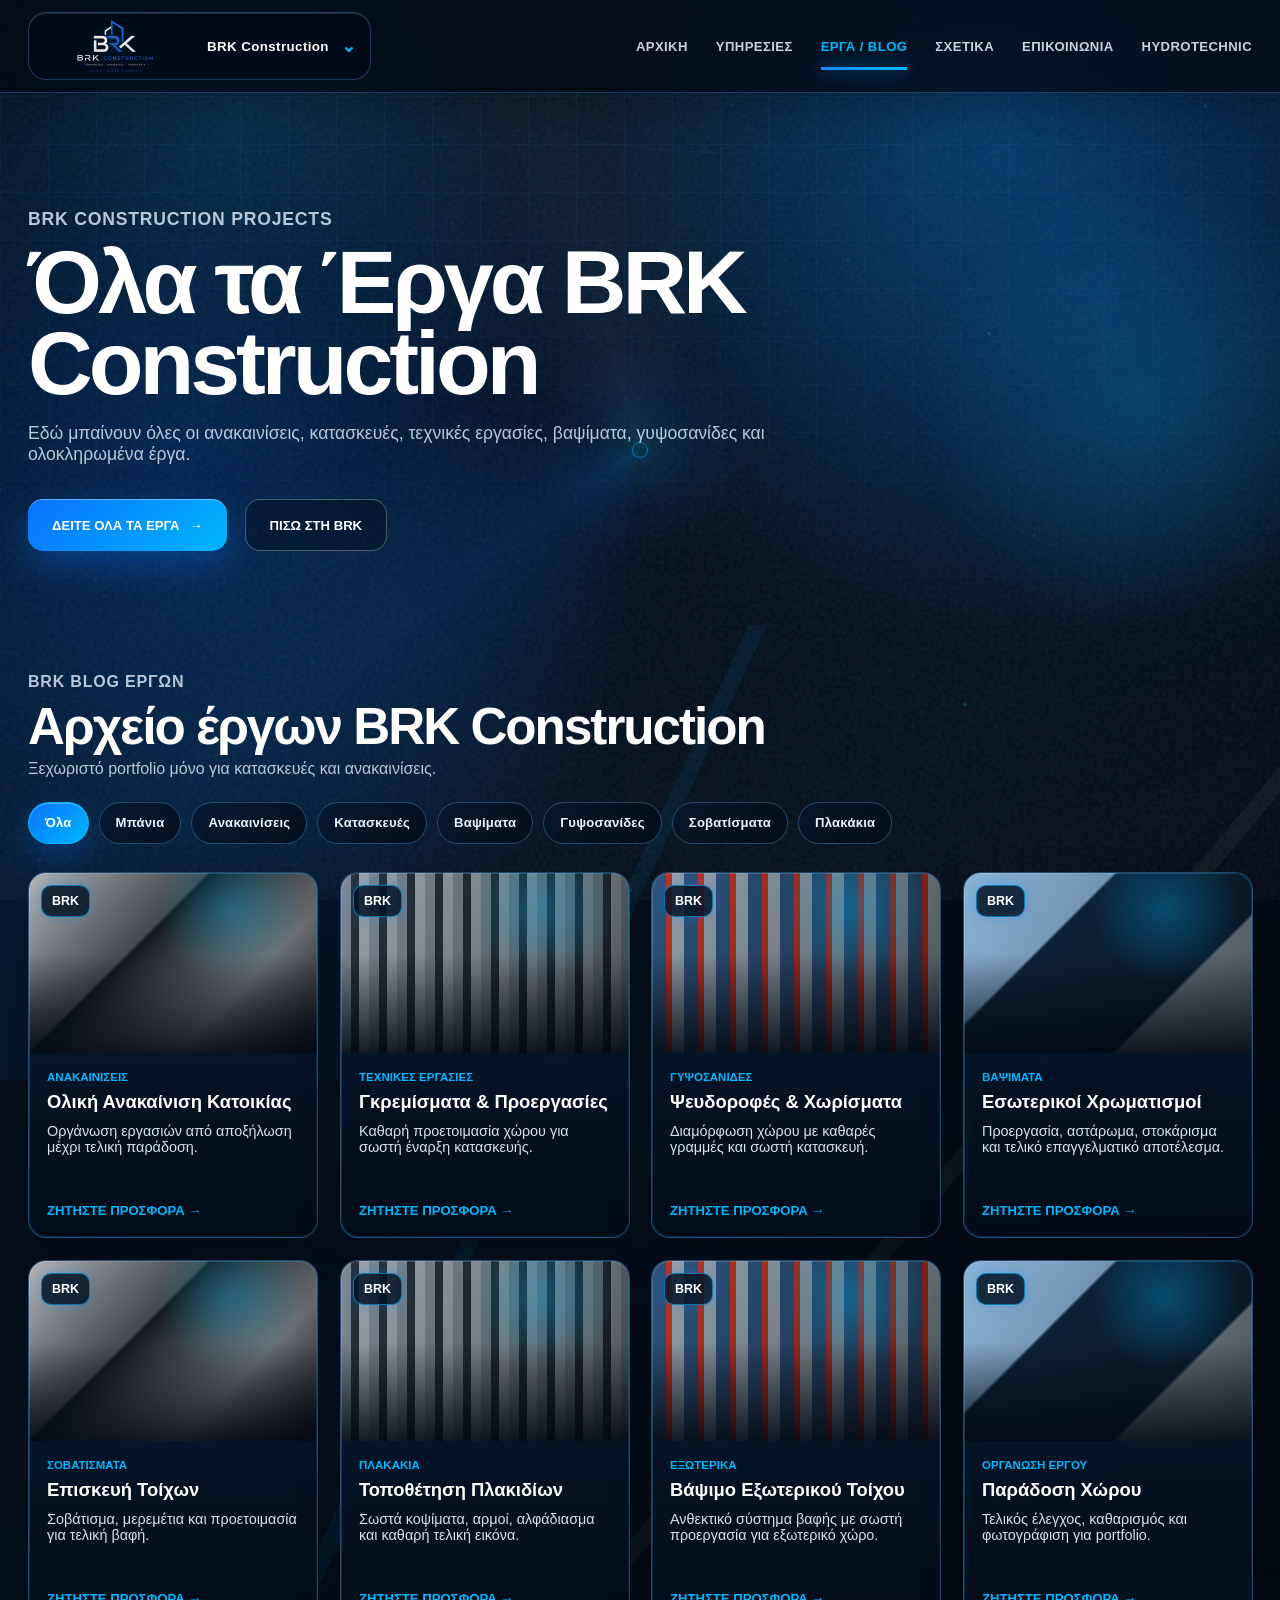
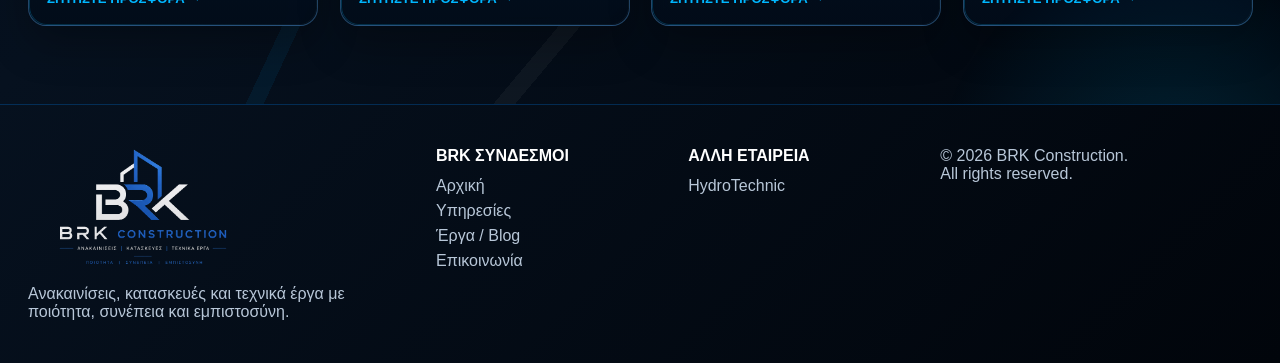
==== brk-projects.html @ 5ba25ed3 "Add files via upload" ====
<!DOCTYPE html>
<html lang="el">
<head>
  <meta charset="UTF-8" />
  <meta name="viewport" content="width=device-width, initial-scale=1.0" />
  <meta name="theme-color" content="#020812" />
  <title>BRK Construction | Όλα τα Έργα</title>
  <meta name="description" content="Όλα τα έργα της BRK Construction: ανακαινίσεις, κατασκευές, βαψίματα, γυψοσανίδες, σοβατίσματα και τεχνικές εργασίες." />
  <link rel="preload" href="styles.css" as="style" />
  <link rel="stylesheet" href="styles.css" />
  <link rel="preload" href="assets/hydrotechnic-logo-transparent.png" as="image" />
  <link rel="preload" href="assets/brk-construction-logo-transparent.png" as="image" />
</head>
<body>

  <a href="#all-brk-projects" class="skip-link">Μετάβαση στο περιεχόμενο</a>
  <div class="noise"></div>
  <canvas class="shader-canvas" id="shaderCanvas" aria-hidden="true"></canvas>
  <div class="cursor-glow" id="cursorGlow"></div>
  <div class="mouse-ring" id="mouseRing" aria-hidden="true"></div>

  <header class="header">
    <nav class="nav">
      <div class="brand-switch">
        <button class="brand-button" id="brandSwitch" aria-label="Επιλογή εταιρείας" aria-expanded="false" aria-controls="brandDropdown">
          <img src="assets/brk-construction-logo-transparent.png" alt="BRK Construction logo" />
          <span>BRK Construction</span>
          <b>⌄</b>
        </button>
        <div class="brand-dropdown" id="brandDropdown">
          <a href="brk.html">
            <img src="assets/brk-construction-logo-transparent.png" alt="BRK Construction logo" />
            <span>BRK Construction</span>
          </a>
          <a href="index.html">
            <img src="assets/hydrotechnic-logo-transparent.png" alt="HydroTechnic logo" />
            <span>HydroTechnic</span>
          </a>
        </div>
      </div>

      <button class="menu-btn" id="menuBtn" aria-label="Άνοιγμα μενού">
        <span></span><span></span><span></span>
      </button>

      <ul class="nav-menu" id="navMenu">
        <li><a href="brk.html">Αρχική</a></li>
        <li><a href="brk.html#brk-services">Υπηρεσίες</a></li>
        <li><a href="brk-projects.html" class="active">Έργα / Blog</a></li>
        <li><a href="brk.html#brk-about">Σχετικά</a></li>
        <li><a href="brk.html#brk-contact">Επικοινωνία</a></li>
        <li><a href="index.html">HydroTechnic</a></li>
      </ul>
    </nav>
  </header>

  <main id="all-brk-projects">
    <section class="all-projects-hero section-shell reveal">
      <p class="small-title">BRK CONSTRUCTION PROJECTS</p>
      <h1>Όλα τα Έργα BRK Construction</h1>
      <p>Εδώ μπαίνουν όλες οι ανακαινίσεις, κατασκευές, τεχνικές εργασίες, βαψίματα, γυψοσανίδες και ολοκληρωμένα έργα.</p>
      <div class="hero-actions">
        <a href="#brk-project-list" class="btn primary">Δείτε όλα τα έργα <span>→</span></a>
        <a href="brk.html" class="btn secondary">Πίσω στη BRK</a>
      </div>
    </section>

    <section id="brk-project-list" class="projects section-shell reveal">
      <div class="section-head">
        <div>
          <p class="small-title">BRK BLOG ΕΡΓΩΝ</p>
          <h2>Αρχείο έργων BRK Construction</h2>
          <p>Ξεχωριστό portfolio μόνο για κατασκευές και ανακαινίσεις.</p>
        </div>
      </div>

      <div class="project-filters" aria-label="Φίλτρα έργων BRK Construction">
        <button class="filter-btn active" type="button" data-filter="all">Όλα</button>
        <button class="filter-btn" type="button" data-filter="bathrooms">Μπάνια</button>
        <button class="filter-btn" type="button" data-filter="renovations">Ανακαινίσεις</button>
        <button class="filter-btn" type="button" data-filter="construction">Κατασκευές</button>
        <button class="filter-btn" type="button" data-filter="painting">Βαψίματα</button>
        <button class="filter-btn" type="button" data-filter="drywall">Γυψοσανίδες</button>
        <button class="filter-btn" type="button" data-filter="plaster">Σοβατίσματα</button>
        <button class="filter-btn" type="button" data-filter="tiles">Πλακάκια</button>
      </div>

      <div class="project-grid extended-grid filter-grid">
        <article class="project-card filter-item" data-category="renovations bathrooms">
          <div class="project-img bathroom"><span class="date">BRK</span></div>
          <div class="project-content">
            <p>Ανακαινίσεις</p>
            <h3>Ολική Ανακαίνιση Κατοικίας</h3>
            <span>Οργάνωση εργασιών από αποξήλωση μέχρι τελική παράδοση.</span>
            <a href="brk.html#brk-contact">Ζητήστε προσφορά →</a>
          </div>
        </article>

        <article class="project-card filter-item" data-category="construction">
          <div class="project-img pipes"><span class="date">BRK</span></div>
          <div class="project-content">
            <p>Τεχνικές εργασίες</p>
            <h3>Γκρεμίσματα & Προεργασίες</h3>
            <span>Καθαρή προετοιμασία χώρου για σωστή έναρξη κατασκευής.</span>
            <a href="brk.html#brk-contact">Ζητήστε προσφορά →</a>
          </div>
        </article>

        <article class="project-card filter-item" data-category="drywall construction">
          <div class="project-img heating"><span class="date">BRK</span></div>
          <div class="project-content">
            <p>Γυψοσανίδες</p>
            <h3>Ψευδοροφές & Χωρίσματα</h3>
            <span>Διαμόρφωση χώρου με καθαρές γραμμές και σωστή κατασκευή.</span>
            <a href="brk.html#brk-contact">Ζητήστε προσφορά →</a>
          </div>
        </article>

        <article class="project-card filter-item" data-category="painting">
          <div class="project-img solar"><span class="date">BRK</span></div>
          <div class="project-content">
            <p>Βαψίματα</p>
            <h3>Εσωτερικοί Χρωματισμοί</h3>
            <span>Προεργασία, αστάρωμα, στοκάρισμα και τελικό επαγγελματικό αποτέλεσμα.</span>
            <a href="brk.html#brk-contact">Ζητήστε προσφορά →</a>
          </div>
        </article>

        <article class="project-card filter-item" data-category="plaster construction">
          <div class="project-img bathroom"><span class="date">BRK</span></div>
          <div class="project-content">
            <p>Σοβατίσματα</p>
            <h3>Επισκευή Τοίχων</h3>
            <span>Σοβάτισμα, μερεμέτια και προετοιμασία για τελική βαφή.</span>
            <a href="brk.html#brk-contact">Ζητήστε προσφορά →</a>
          </div>
        </article>

        <article class="project-card filter-item" data-category="tiles bathrooms">
          <div class="project-img pipes"><span class="date">BRK</span></div>
          <div class="project-content">
            <p>Πλακάκια</p>
            <h3>Τοποθέτηση Πλακιδίων</h3>
            <span>Σωστά κοψίματα, αρμοί, αλφάδιασμα και καθαρή τελική εικόνα.</span>
            <a href="brk.html#brk-contact">Ζητήστε προσφορά →</a>
          </div>
        </article>

        <article class="project-card filter-item" data-category="painting">
          <div class="project-img heating"><span class="date">BRK</span></div>
          <div class="project-content">
            <p>Εξωτερικά</p>
            <h3>Βάψιμο Εξωτερικού Τοίχου</h3>
            <span>Ανθεκτικό σύστημα βαφής με σωστή προεργασία για εξωτερικό χώρο.</span>
            <a href="brk.html#brk-contact">Ζητήστε προσφορά →</a>
          </div>
        </article>

        <article class="project-card filter-item" data-category="renovations construction">
          <div class="project-img solar"><span class="date">BRK</span></div>
          <div class="project-content">
            <p>Οργάνωση έργου</p>
            <h3>Παράδοση Χώρου</h3>
            <span>Τελικός έλεγχος, καθαρισμός και φωτογράφιση για portfolio.</span>
            <a href="brk.html#brk-contact">Ζητήστε προσφορά →</a>
          </div>
        </article>
      </div>
    </section>
  </main>

  <footer class="footer section-shell">
    <div>
      <img src="assets/brk-construction-logo-transparent.png" alt="BRK Construction logo" />
      <p>Ανακαινίσεις, κατασκευές και τεχνικά έργα με ποιότητα, συνέπεια και εμπιστοσύνη.</p>
    </div>

    <div>
      <h4>BRK σύνδεσμοι</h4>
      <a href="brk.html">Αρχική</a>
      <a href="brk.html#brk-services">Υπηρεσίες</a>
      <a href="brk-projects.html">Έργα / Blog</a>
      <a href="brk.html#brk-contact">Επικοινωνία</a>
    </div>

    <div>
      <h4>Άλλη εταιρεία</h4>
      <a href="index.html">HydroTechnic</a>
    </div>

    <div>
      <p>© 2026 BRK Construction.<br>All rights reserved.</p>
    </div>
  </footer>

  <script src="script.js" defer></script>
</body>
</html>
---- styles.css ----
/*
  Project: HydroTechnic / BRK Construction
  File: styles.css
  Purpose: Responsive presentation layer, brand system, layout, effects and accessibility states.
*/

* {
  margin: 0;
  padding: 0;
  box-sizing: border-box;
}

:root{
  --black:#020812;
  --deep:#06111f;
  --blue:#1589ff;
  --blue2:#00b7ff;
  --white:#ffffff;
  --muted:#b8c7d8;
  --line:rgba(71,160,255,.32);
  --glass:rgba(8,24,45,.72);
}

html{scroll-behavior:smooth}

body{
  font-family: Arial, Helvetica, sans-serif;
  color:var(--white);
  background:
    radial-gradient(circle at 78% 8%, rgba(0,153,255,.26), transparent 24%),
    radial-gradient(circle at 14% 24%, rgba(0,103,255,.22), transparent 28%),
    linear-gradient(135deg,#020812,#06111f 52%,#01050b);
  min-height:100vh;
  overflow-x:hidden;
}

body::before{
  content:"";
  position:fixed;
  inset:0;
  background-image:
    linear-gradient(rgba(43,139,255,.075) 1px, transparent 1px),
    linear-gradient(90deg, rgba(43,139,255,.075) 1px, transparent 1px);
  background-size:48px 48px;
  mask-image:linear-gradient(to bottom, #000, transparent 88%);
  pointer-events:none;
  z-index:-3;
}

body::after{
  content:"";
  position:fixed;
  inset:-20%;
  background:
    conic-gradient(from 120deg at 50% 50%, transparent, rgba(0,140,255,.10), transparent 33%),
    radial-gradient(circle, transparent 45%, rgba(0,0,0,.32));
  animation: rotateGlow 20s linear infinite;
  pointer-events:none;
  z-index:-2;
}

.noise{
  position:fixed;
  inset:0;
  opacity:.22;
  pointer-events:none;
  z-index:-1;
  background-image:url("data:image/svg+xml,%3Csvg viewBox='0 0 260 260' xmlns='http://www.w3.org/2000/svg'%3E%3Cfilter id='n'%3E%3CfeTurbulence type='fractalNoise' baseFrequency='.8' numOctaves='3' stitchTiles='stitch'/%3E%3C/filter%3E%3Crect width='100%25' height='100%25' filter='url(%23n)' opacity='.35'/%3E%3C/svg%3E");
}

.cursor-glow{
  position:fixed;
  width:360px;
  height:360px;
  border-radius:50%;
  background:radial-gradient(circle, rgba(0,145,255,.16), transparent 65%);
  transform:translate(-50%,-50%);
  pointer-events:none;
  z-index:1;
  mix-blend-mode:screen;
}

a{color:inherit;text-decoration:none}

.header{
  position:sticky;
  top:0;
  z-index:100;
  border-bottom:1px solid var(--line);
  background:rgba(2,8,18,.72);
  backdrop-filter:blur(18px);
}

.nav{
  max-width:1280px;
  margin:auto;
  height:92px;
  padding:0 28px;
  display:flex;
  align-items:center;
  justify-content:space-between;
}

.brand img{
  height:64px;
  width:auto;
  object-fit:contain;
  filter:drop-shadow(0 0 16px rgba(0,157,255,.35));
}

.nav-menu{
  display:flex;
  gap:28px;
  align-items:center;
  list-style:none;
  text-transform:uppercase;
  font-size:.82rem;
  font-weight:800;
  letter-spacing:.4px;
}

.nav-menu a{
  color:#e8f3ff;
  opacity:.86;
  position:relative;
  transition:.25s ease;
}

.nav-menu a::after{
  content:"";
  position:absolute;
  height:3px;
  width:0;
  left:0;
  bottom:-16px;
  background:linear-gradient(90deg,var(--blue),var(--blue2));
  box-shadow:0 0 18px var(--blue);
  transition:.25s ease;
}

.nav-menu a:hover,
.nav-menu a.active{color:var(--blue2); opacity:1}

.nav-menu a:hover::after,
.nav-menu a.active::after{width:100%}

.menu-btn{
  display:none;
  background:none;
  border:0;
  cursor:pointer;
}

.menu-btn span{
  display:block;
  width:28px;
  height:2px;
  background:#fff;
  margin:6px 0;
}

.section-shell{
  max-width:1280px;
  margin:auto;
  padding-left:28px;
  padding-right:28px;
}

.hero{
  min-height:720px;
  padding-top:92px;
  padding-bottom:70px;
  display:grid;
  grid-template-columns:1.05fr .95fr;
  gap:56px;
  align-items:center;
  position:relative;
  border-left:1px solid rgba(21,137,255,.18);
  border-right:1px solid rgba(21,137,255,.18);
}

.hero-bg-lines{
  position:absolute;
  inset:0;
  pointer-events:none;
  background:
    radial-gradient(circle at 65% 48%, rgba(0,183,255,.24), transparent 26%),
    linear-gradient(115deg, transparent 55%, rgba(0,140,255,.26), transparent 60%),
    linear-gradient(125deg, transparent 66%, rgba(0,183,255,.18), transparent 68%);
}

.hero-bg-lines::after{
  content:"";
  position:absolute;
  right:2%;
  top:18%;
  width:44%;
  height:58%;
  background:
    radial-gradient(circle at 20% 60%, rgba(0,183,255,.55), transparent 2%),
    radial-gradient(circle at 44% 42%, rgba(255,255,255,.45), transparent 1%),
    radial-gradient(circle at 75% 48%, rgba(0,183,255,.38), transparent 1.5%);
  filter:blur(.2px);
  opacity:.8;
}

.small-title{
  color:var(--blue2);
  text-transform:uppercase;
  font-weight:900;
  letter-spacing:.8px;
  margin-bottom:12px;
}

.hero h1{
  font-size:clamp(3.5rem,8vw,6.9rem);
  line-height:.88;
  letter-spacing:-4px;
  text-shadow:0 0 26px rgba(0,136,255,.12);
}

.hero h2{
  font-size:clamp(1.3rem,2.2vw,2rem);
  margin-top:20px;
  color:#f3f8ff;
}

.blue-line{
  height:3px;
  width:96px;
  margin:20px 0 22px;
  background:linear-gradient(90deg,var(--blue),var(--blue2));
  box-shadow:0 0 22px var(--blue);
}

.hero-text{
  max-width:630px;
  color:var(--muted);
  font-size:1.08rem;
}

.hero-actions{
  display:flex;
  gap:18px;
  flex-wrap:wrap;
  margin-top:34px;
}

.btn{
  min-height:52px;
  padding:0 24px;
  border-radius:15px;
  display:inline-flex;
  align-items:center;
  justify-content:center;
  gap:10px;
  font-weight:900;
  text-transform:uppercase;
  font-size:.82rem;
  transition:.28s ease;
}

.primary{
  background:linear-gradient(135deg,#0a72ff,#00b7ff);
  box-shadow:0 14px 36px rgba(0,120,255,.35), inset 0 1px 0 rgba(255,255,255,.36);
}

.secondary{
  border:1px solid rgba(255,255,255,.28);
  background:rgba(1,12,26,.42);
}

.btn:hover{
  transform:translateY(-4px);
  filter:brightness(1.12);
}

.hero-right{
  display:flex;
  justify-content:center;
  perspective:1000px;
}

.glass-card{
  background:linear-gradient(145deg, rgba(8,26,50,.84), rgba(0,8,18,.68));
  border:1px solid rgba(99,181,255,.45);
  box-shadow:
    0 0 0 1px rgba(255,255,255,.05) inset,
    0 0 34px rgba(0,140,255,.38),
    0 30px 80px rgba(0,0,0,.52);
  backdrop-filter:blur(18px);
}

.hero-card{
  width:min(440px,100%);
  min-height:360px;
  border-radius:34px;
  padding:36px;
  transform:rotate(-2deg);
  animation: float 5.5s ease-in-out infinite;
}

.hero-card img{
  width:100%;
  max-height:120px;
  object-fit:contain;
  margin-bottom:28px;
}

.hero-card li{
  list-style:none;
  display:flex;
  align-items:center;
  gap:14px;
  padding:15px 0;
  border-bottom:1px solid rgba(255,255,255,.12);
  text-transform:uppercase;
  font-weight:800;
  color:#eaf6ff;
}

.hero-card li span{
  color:var(--blue2);
  filter:drop-shadow(0 0 8px var(--blue));
}

.section-head{
  display:flex;
  align-items:end;
  justify-content:space-between;
  gap:22px;
  margin-bottom:34px;
}

.section-head h2,
.center-head h2,
.brk-info h2,
.about h2,
.contact h2{
  font-size:clamp(2.1rem,4vw,4rem);
  line-height:.95;
  letter-spacing:-2px;
}

.section-head p{
  color:var(--muted);
  margin-top:8px;
}

.outline-btn{
  border:1px solid rgba(0,168,255,.7);
  box-shadow:0 0 18px rgba(0,120,255,.2) inset;
  color:#fff;
  padding:14px 22px;
  border-radius:14px;
  font-weight:900;
  text-transform:uppercase;
  white-space:nowrap;
  transition:.25s ease;
}

.outline-btn:hover{
  background:rgba(0,132,255,.16);
  transform:translateY(-3px);
}

.projects{
  padding-top:40px;
  padding-bottom:78px;
}

.project-grid{
  display:grid;
  grid-template-columns:repeat(4,1fr);
  gap:22px;
}

.project-card{
  border:1px solid rgba(99,181,255,.34);
  border-radius:18px;
  overflow:hidden;
  background:linear-gradient(180deg, rgba(8,31,58,.88), rgba(2,12,25,.92));
  box-shadow:0 18px 40px rgba(0,0,0,.28);
  transition:.28s ease;
}

.project-card:hover{
  transform:translateY(-9px);
  box-shadow:0 0 26px rgba(0,132,255,.28), 0 22px 60px rgba(0,0,0,.42);
  border-color:rgba(0,183,255,.8);
}

.project-img{
  height:180px;
  position:relative;
  background-size:cover;
  background-position:center;
  overflow:hidden;
}

.project-img::before{
  content:"";
  position:absolute;
  inset:0;
  background:
    linear-gradient(to bottom, transparent 45%, rgba(2,8,18,.85)),
    radial-gradient(circle at 70% 20%, rgba(0,183,255,.3), transparent 30%);
}

.pipes{
  background-image:
    linear-gradient(120deg,rgba(0,0,0,.1),rgba(0,0,0,.55)),
    repeating-linear-gradient(90deg,#8c9aa6 0 10px,#2c3741 10px 18px,#afb8c0 18px 28px);
}

.bathroom{
  background-image:
    linear-gradient(120deg,rgba(0,0,0,.15),rgba(0,0,0,.58)),
    linear-gradient(135deg,#d9d9d9,#646b72 38%,#1d252c 39%,#cfd4d8 70%,#38424c);
}

.heating{
  background-image:
    linear-gradient(120deg,rgba(0,0,0,.1),rgba(0,0,0,.55)),
    repeating-linear-gradient(90deg,#335d8a 0 14px,#d33b28 14px 20px,#a9b6c3 20px 32px);
}

.solar{
  background-image:
    linear-gradient(120deg,rgba(0,0,0,.1),rgba(0,0,0,.55)),
    linear-gradient(135deg,#9dc9ef 0 32%,#102c48 33% 70%,#a5b4c2 71%);
}

.date{
  position:absolute;
  top:12px;
  left:12px;
  z-index:2;
  background:rgba(3,20,40,.86);
  border:1px solid rgba(0,183,255,.58);
  border-radius:10px;
  padding:8px 10px;
  text-align:center;
  font-weight:900;
  font-size:.78rem;
  line-height:1.15;
  box-shadow:0 0 16px rgba(0,132,255,.3);
}

.project-content{
  padding:18px;
}

.project-content p{
  color:var(--blue2);
  text-transform:uppercase;
  font-size:.72rem;
  font-weight:900;
  margin-bottom:8px;
}

.project-content h3{
  font-size:1.15rem;
  margin-bottom:10px;
}

.project-content span{
  display:block;
  color:#d3e3f3;
  font-size:.9rem;
  min-height:66px;
}

.project-content a{
  display:inline-block;
  margin-top:14px;
  color:var(--blue2);
  font-weight:900;
  text-transform:uppercase;
  font-size:.82rem;
}

.services{
  padding-top:78px;
  padding-bottom:78px;
  border-top:1px solid rgba(0,137,255,.25);
  border-bottom:1px solid rgba(0,137,255,.25);
  background:linear-gradient(180deg, rgba(0,48,95,.12), rgba(0,0,0,.05));
}

.center-head{
  display:flex;
  align-items:center;
  justify-content:center;
  gap:24px;
  margin-bottom:36px;
}

.center-head span{
  height:3px;
  width:140px;
  background:linear-gradient(90deg,transparent,var(--blue2),transparent);
  box-shadow:0 0 18px var(--blue);
}

.service-grid{
  display:grid;
  grid-template-columns:repeat(6,1fr);
  gap:16px;
}

.service-card{
  min-height:205px;
  padding:24px 18px;
  border:1px solid rgba(96,180,255,.42);
  border-radius:20px;
  background:linear-gradient(180deg, rgba(14,42,76,.76), rgba(3,14,28,.86));
  text-align:center;
  position:relative;
  overflow:hidden;
  transition:.25s ease;
}

.service-card::before{
  content:"";
  position:absolute;
  inset:-1px;
  background:linear-gradient(120deg, transparent, rgba(0,183,255,.22), transparent);
  transform:translateX(-100%);
  transition:.7s ease;
}

.service-card:hover::before{transform:translateX(100%)}
.service-card:hover{transform:translateY(-7px); border-color:var(--blue2)}

.icon{
  font-size:2.8rem;
  color:var(--blue2);
  filter:drop-shadow(0 0 12px rgba(0,153,255,.55));
  margin-bottom:14px;
}

.service-card h3{
  font-size:1rem;
  margin-bottom:10px;
}

.service-card p{
  color:var(--muted);
  font-size:.88rem;
}

.brk{
  padding-top:76px;
  padding-bottom:76px;
  display:grid;
  grid-template-columns:.9fr 1fr .9fr;
  gap:34px;
  align-items:center;
  border-bottom:1px solid rgba(0,137,255,.25);
  position:relative;
}

.brk::before{
  content:"";
  position:absolute;
  inset:10% 0;
  background:linear-gradient(115deg, transparent, rgba(0,153,255,.14), transparent);
  pointer-events:none;
}

.brk-logo-box{
  border-right:1px solid rgba(120,190,255,.2);
  padding-right:28px;
}

.brk-logo-box img{
  width:100%;
  filter:drop-shadow(0 0 24px rgba(0,137,255,.22));
}

.brk-info p{
  color:var(--muted);
  margin-top:18px;
  max-width:560px;
}

.brk-features{
  display:grid;
  grid-template-columns:repeat(3,1fr);
  gap:12px;
  margin-top:28px;
}

.brk-features div{
  border:1px solid rgba(96,180,255,.28);
  border-radius:16px;
  background:rgba(4,20,38,.6);
  padding:16px;
}

.brk-features strong{
  display:block;
  color:#fff;
  margin-bottom:8px;
}

.brk-features span{
  color:var(--muted);
  font-size:.86rem;
}

.building-frame{
  min-height:330px;
  border:1px solid rgba(0,183,255,.5);
  border-radius:28px;
  background:
    linear-gradient(135deg, rgba(0,153,255,.24), transparent 42%),
    radial-gradient(circle at 70% 30%, rgba(0,183,255,.28), transparent 24%),
    rgba(4,17,35,.72);
  box-shadow:0 0 36px rgba(0,137,255,.25);
  display:flex;
  align-items:center;
  justify-content:center;
  transform:skew(-4deg);
}

.house-shape{
  width:68%;
  height:190px;
  background:
    linear-gradient(90deg,#102238 0 35%,#dce8f5 35% 38%,#142b43 38% 70%,#06111f 70%),
    linear-gradient(135deg, transparent 0 45%, #fff 46% 48%, transparent 49%);
  clip-path:polygon(0 45%,35% 14%,35% 0,49% 0,49% 3%,100% 45%,100% 100%,0 100%);
  box-shadow:0 0 40px rgba(0,137,255,.35);
  transform:skew(4deg);
}

.about{
  padding-top:76px;
  padding-bottom:76px;
}

.about-card{
  border:1px solid rgba(96,180,255,.32);
  border-radius:28px;
  padding:42px;
  background:
    linear-gradient(135deg, rgba(11,41,75,.74), rgba(3,13,27,.84)),
    radial-gradient(circle at 85% 20%, rgba(0,183,255,.24), transparent 30%);
  box-shadow:0 24px 80px rgba(0,0,0,.28);
}

.about-card p:last-child{
  color:var(--muted);
  max-width:850px;
  margin-top:18px;
}

.contact{
  padding-top:58px;
  padding-bottom:58px;
  display:grid;
  grid-template-columns:.8fr 1.2fr;
  gap:32px;
  align-items:center;
}

.contact-panel{
  display:grid;
  grid-template-columns:repeat(4,1fr);
  gap:12px;
  border:1px solid rgba(96,180,255,.36);
  border-radius:24px;
  padding:18px;
  background:rgba(6,22,42,.72);
  box-shadow:0 0 28px rgba(0,137,255,.18);
}

.contact-panel a{
  display:flex;
  align-items:center;
  justify-content:center;
  text-align:center;
  min-height:64px;
  border-right:1px solid rgba(255,255,255,.10);
  color:#eaf6ff;
  font-weight:800;
  font-size:.9rem;
}

.contact-panel a:last-child{border-right:0}

.send-btn{
  background:linear-gradient(135deg,#0a72ff,#00b7ff);
  border-radius:14px;
  box-shadow:0 10px 30px rgba(0,120,255,.28);
}

.footer{
  padding-top:42px;
  padding-bottom:42px;
  border-top:1px solid rgba(0,137,255,.25);
  display:grid;
  grid-template-columns:1.2fr .7fr .7fr 1fr;
  gap:34px;
  color:var(--muted);
}

.footer img{
  width:180px;
  margin-bottom:14px;
}

.footer h4{
  color:#fff;
  margin-bottom:12px;
  text-transform:uppercase;
}

.footer a{
  display:block;
  margin:7px 0;
  color:var(--muted);
}

.footer a:hover{color:var(--blue2)}

.reveal{
  opacity:0;
  transform:translateY(32px);
  transition:opacity .8s ease, transform .8s ease;
}

.reveal.visible{
  opacity:1;
  transform:translateY(0);
}

@keyframes float{
  0%,100%{transform:translateY(0) rotate(-2deg)}
  50%{transform:translateY(-14px) rotate(-1deg)}
}

@keyframes rotateGlow{
  from{transform:rotate(0deg)}
  to{transform:rotate(360deg)}
}

@media(max-width:1100px){
  .project-grid{grid-template-columns:repeat(2,1fr)}
  .service-grid{grid-template-columns:repeat(3,1fr)}
  .brk{grid-template-columns:1fr}
  .brk-logo-box{border-right:0;padding-right:0}
  .contact{grid-template-columns:1fr}
  .contact-panel{grid-template-columns:repeat(2,1fr)}
}

@media(max-width:760px){
  .nav{height:82px}
  .brand img{height:54px}
  .menu-btn{display:block}
  .nav-menu{
    display:none;
    position:absolute;
    top:82px;
    left:16px;
    right:16px;
    flex-direction:column;
    align-items:flex-start;
    padding:22px;
    border:1px solid rgba(96,180,255,.38);
    border-radius:18px;
    background:rgba(2,8,18,.96);
  }
  .nav-menu.open{display:flex}
  .hero{grid-template-columns:1fr; min-height:auto; padding-top:58px}
  .section-head{align-items:flex-start; flex-direction:column}
  .project-grid,.service-grid,.contact-panel,.footer{grid-template-columns:1fr}
  .center-head span{width:62px}
  .contact-panel a{border-right:0;border-bottom:1px solid rgba(255,255,255,.1)}
  .contact-panel a:last-child{border-bottom:0}
}

/* BRK teaser on homepage */
.brk-teaser {
  padding-top: 76px;
  padding-bottom: 76px;
  border-bottom: 1px solid rgba(0,137,255,.25);
}

.brk-teaser-card {
  display: grid;
  grid-template-columns: 1fr auto;
  gap: 28px;
  align-items: center;
  border: 1px solid rgba(96,180,255,.34);
  border-radius: 28px;
  padding: 42px;
  background:
    linear-gradient(135deg, rgba(11,41,75,.74), rgba(3,13,27,.84)),
    radial-gradient(circle at 85% 20%, rgba(0,183,255,.24), transparent 30%);
  box-shadow: 0 24px 80px rgba(0,0,0,.28);
}

.brk-teaser-card h2 {
  font-size: clamp(2rem, 3.5vw, 3.5rem);
  line-height: .98;
  letter-spacing: -2px;
  margin-bottom: 16px;
}

.brk-teaser-card p {
  color: var(--muted);
  max-width: 780px;
}

/* Standalone BRK page */
.brk-hero {
  min-height: 690px;
  padding-top: 90px;
  padding-bottom: 78px;
  display: grid;
  grid-template-columns: 1.05fr .95fr;
  gap: 48px;
  align-items: center;
  position: relative;
}

.brk-hero::before {
  content: "";
  position: absolute;
  inset: 8% 0;
  background:
    radial-gradient(circle at 70% 30%, rgba(0,136,255,.28), transparent 26%),
    linear-gradient(120deg, transparent 40%, rgba(0,183,255,.18), transparent 62%);
  pointer-events: none;
}

.brk-page-logo {
  width: min(520px, 100%);
  margin-bottom: 28px;
  filter: drop-shadow(0 0 26px rgba(0,137,255,.34));
}

.brk-hero h1 {
  font-size: clamp(2.6rem, 5.5vw, 5.8rem);
  line-height: .92;
  letter-spacing: -3px;
  max-width: 830px;
}

.brk-hero-left > p:last-of-type {
  color: var(--muted);
  max-width: 680px;
  font-size: 1.08rem;
  margin-top: 22px;
}

.brk-premium-card {
  min-height: 420px;
  border: 1px solid rgba(96,180,255,.44);
  border-radius: 34px;
  padding: 34px;
  background:
    linear-gradient(145deg, rgba(8,26,50,.84), rgba(0,8,18,.68)),
    radial-gradient(circle at 50% 35%, rgba(0,137,255,.24), transparent 32%);
  box-shadow:
    0 0 0 1px rgba(255,255,255,.05) inset,
    0 0 34px rgba(0,140,255,.38),
    0 30px 80px rgba(0,0,0,.52);
  display: flex;
  flex-direction: column;
  justify-content: flex-end;
  overflow: hidden;
  position: relative;
}

.house-glow {
  position: absolute;
  top: 48px;
  left: 50%;
  transform: translateX(-50%);
  width: 68%;
  height: 210px;
  background:
    linear-gradient(90deg,#102238 0 35%,#dce8f5 35% 38%,#142b43 38% 70%,#06111f 70%),
    linear-gradient(135deg, transparent 0 45%, #fff 46% 48%, transparent 49%);
  clip-path: polygon(0 45%,35% 14%,35% 0,49% 0,49% 3%,100% 45%,100% 100%,0 100%);
  box-shadow: 0 0 50px rgba(0,137,255,.42);
}

.brk-premium-card h3 {
  font-size: 1.8rem;
  margin-bottom: 12px;
}

.brk-premium-card p {
  color: var(--muted);
}

.brk-page-services {
  padding-top: 78px;
  padding-bottom: 78px;
  border-top: 1px solid rgba(0,137,255,.25);
}

.brk-services-grid {
  display: grid;
  grid-template-columns: repeat(3, 1fr);
  gap: 18px;
}

.brk-service-box {
  min-height: 240px;
  padding: 28px;
  border: 1px solid rgba(96,180,255,.42);
  border-radius: 22px;
  background: linear-gradient(180deg, rgba(14,42,76,.76), rgba(3,14,28,.86));
  transition: .25s ease;
  overflow: hidden;
  position: relative;
}

.brk-service-box::before {
  content: "";
  position: absolute;
  inset: -1px;
  background: linear-gradient(120deg, transparent, rgba(0,183,255,.20), transparent);
  transform: translateX(-100%);
  transition: .7s ease;
}

.brk-service-box:hover::before {
  transform: translateX(100%);
}

.brk-service-box:hover {
  transform: translateY(-7px);
  border-color: var(--blue2);
}

.brk-service-box h3 {
  font-size: 1.35rem;
  margin-bottom: 10px;
}

.brk-service-box p {
  color: var(--muted);
}

.brk-process {
  padding-top: 78px;
  padding-bottom: 78px;
  border-top: 1px solid rgba(0,137,255,.25);
  border-bottom: 1px solid rgba(0,137,255,.25);
  background: linear-gradient(180deg, rgba(0,48,95,.12), rgba(0,0,0,.05));
}

.process-grid {
  display: grid;
  grid-template-columns: repeat(4, 1fr);
  gap: 18px;
}

.process-grid div {
  border: 1px solid rgba(96,180,255,.34);
  border-radius: 22px;
  padding: 26px;
  background: rgba(6,22,42,.72);
}

.process-grid strong {
  display: block;
  color: var(--blue2);
  font-size: 2.3rem;
  margin-bottom: 16px;
  text-shadow: 0 0 18px rgba(0,137,255,.35);
}

.process-grid h3 {
  font-size: 1.35rem;
  margin-bottom: 10px;
}

.process-grid p {
  color: var(--muted);
}

.brk-projects {
  padding-top: 78px;
  padding-bottom: 78px;
}

@media(max-width:1100px) {
  .brk-teaser-card,
  .brk-hero {
    grid-template-columns: 1fr;
  }

  .brk-services-grid,
  .process-grid {
    grid-template-columns: repeat(2, 1fr);
  }
}

@media(max-width:760px) {
  .brk-services-grid,
  .process-grid {
    grid-template-columns: 1fr;
  }

  .brk-teaser-card {
    padding: 28px;
  }
}

.cursor-glow,
.noise {
  display: none !important;
}

body::after {
  animation: none !important;
  opacity: .35;
}

.tilt,
.project-card,
.service-card,
.brk-service-box,
.brk-premium-card,
.hero-card {
  will-change: auto;
}

.brand-switch {
  position: relative;
  z-index: 200;
}

.brand-button {
  display: flex;
  align-items: center;
  gap: 12px;
  min-height: 64px;
  padding: 6px 14px 6px 6px;
  border: 1px solid rgba(96,180,255,.28);
  border-radius: 18px;
  background: rgba(2, 12, 26, .62);
  color: #fff;
  cursor: pointer;
  backdrop-filter: blur(12px);
  transition: .2s ease;
}

.brand-button:hover {
  border-color: rgba(0,183,255,.75);
  box-shadow: 0 0 20px rgba(0,137,255,.18);
}

.brand-button img {
  width: 160px;
  height: 54px;
  object-fit: contain;
  filter: drop-shadow(0 0 10px rgba(0,137,255,.24));
}

.brand-button span {
  font-weight: 900;
  letter-spacing: .4px;
  white-space: nowrap;
}

.brand-button b {
  color: var(--blue2);
  font-size: 1.1rem;
}

.brand-dropdown {
  position: absolute;
  top: calc(100% + 10px);
  left: 0;
  width: 310px;
  padding: 10px;
  border: 1px solid rgba(96,180,255,.34);
  border-radius: 18px;
  background: rgba(2, 8, 18, .96);
  backdrop-filter: blur(18px);
  box-shadow: 0 18px 50px rgba(0,0,0,.42), 0 0 22px rgba(0,137,255,.16);
  display: none;
}

.brand-dropdown.open {
  display: grid;
  gap: 8px;
}

.brand-dropdown a {
  display: grid;
  grid-template-columns: 96px 1fr;
  gap: 12px;
  align-items: center;
  padding: 10px;
  border-radius: 14px;
  color: #fff;
  transition: .2s ease;
}

.brand-dropdown a:hover {
  background: rgba(0,137,255,.16);
}

.brand-dropdown img {
  width: 96px;
  height: 48px;
  object-fit: contain;
  filter: drop-shadow(0 0 8px rgba(0,137,255,.18));
}

.brand-dropdown span {
  font-weight: 900;
}

.hero-card img,
.brk-page-logo,
.brk-logo-box img,
.footer img {
  background: transparent !important;
}

.project-card:hover,
.service-card:hover,
.brk-service-box:hover,
.btn:hover,
.outline-btn:hover {
  transform: translateY(-4px);
}

.service-card::before,
.brk-service-box::before {
  display: none;
}

/* λιγότερο βαριά blur στα κινητά */
@media (max-width: 760px) {
  .brand-button img {
    width: 128px;
    height: 46px;
  }

  .brand-button span {
    display: none;
  }

  .brand-dropdown {
    width: 270px;
  }

  .nav {
    gap: 12px;
  }
}

.brk-about {
  padding-top: 76px;
  padding-bottom: 76px;
  border-top: 1px solid rgba(0,137,255,.25);
}

.brk-page-services .center-head h2 {
  text-align: center;
}

.footer img[alt="BRK Construction logo"] {
  width: 230px;
  max-height: 120px;
  object-fit: contain;
}

.footer img[alt="HydroTechnic logo"] {
  width: 190px;
  max-height: 95px;
  object-fit: contain;
}

#brk-home,
#brk-services,
#brk-projects,
#brk-about,
#brk-contact,
#home,
#services,
#projects,
#about,
#contact {
  scroll-margin-top: 110px;
}

.brand-switch,
.brand-dropdown {
  z-index: 999;
}

.skip-link {
  position: fixed;
  left: 16px;
  top: 16px;
  z-index: 9999;
  transform: translateY(-150%);
  padding: 12px 16px;
  border-radius: 12px;
  background: #ffffff;
  color: #02101f;
  font-weight: 900;
  transition: transform .2s ease;
}

.skip-link:focus {
  transform: translateY(0);
}

.header {
  box-shadow: 0 10px 40px rgba(0,0,0,.22);
}

.nav {
  isolation: isolate;
}

.brand-button {
  box-shadow: inset 0 1px 0 rgba(255,255,255,.13);
}

.brand-button img,
.brand-dropdown img,
.hero-card img,
.brk-page-logo,
.footer img {
  image-rendering: auto;
}

/* Premium background layers without heavy JS */
.hero,
.brk-hero,
.projects,
.services,
.brk-page-services,
.brk-process,
.brk-projects,
.about,
.contact {
  position: relative;
  overflow: hidden;
}

.hero::after,
.brk-hero::after,
.projects::after,
.brk-page-services::after {
  content: "";
  position: absolute;
  inset: auto -12% -32% auto;
  width: 520px;
  height: 520px;
  border-radius: 50%;
  background: radial-gradient(circle, rgba(0,183,255,.16), transparent 66%);
  pointer-events: none;
}

.projects::before,
.services::before,
.brk-process::before,
.brk-projects::before {
  content: "";
  position: absolute;
  inset: 0;
  background:
    linear-gradient(115deg, transparent 0 42%, rgba(0,183,255,.07) 42% 43%, transparent 43%),
    linear-gradient(130deg, transparent 0 64%, rgba(255,255,255,.045) 64% 65%, transparent 65%);
  pointer-events: none;
}

.project-card,
.service-card,
.brk-service-box,
.process-grid div,
.pro-steps article,
.quality-panel,
.trust-strip div {
  position: relative;
  isolation: isolate;
}

.project-card::after,
.service-card::after,
.brk-service-box::after,
.process-grid div::after,
.pro-steps article::after {
  content: "";
  position: absolute;
  inset: 0;
  border-radius: inherit;
  padding: 1px;
  background: linear-gradient(135deg, rgba(255,255,255,.35), rgba(0,183,255,.45), rgba(255,255,255,.06));
  mask: linear-gradient(#000 0 0) content-box, linear-gradient(#000 0 0);
  mask-composite: exclude;
  pointer-events: none;
  opacity: .55;
}

.project-card:hover,
.service-card:hover,
.brk-service-box:hover,
.process-grid div:hover,
.pro-steps article:hover {
  border-color: rgba(0,183,255,.9);
  box-shadow: 0 18px 55px rgba(0, 116, 255, .18);
}

/* Hydro process */
.pro-process {
  padding-top: 76px;
  padding-bottom: 76px;
  border-top: 1px solid rgba(0,137,255,.25);
}

.pro-steps {
  display: grid;
  grid-template-columns: repeat(4, 1fr);
  gap: 18px;
}

.pro-steps article {
  min-height: 245px;
  padding: 28px;
  border-radius: 24px;
  border: 1px solid rgba(96,180,255,.32);
  background:
    linear-gradient(180deg, rgba(13, 43, 78, .76), rgba(3, 15, 30, .88));
  box-shadow: 0 18px 40px rgba(0,0,0,.24);
  transition: transform .22s ease, box-shadow .22s ease, border-color .22s ease;
}

.pro-steps article:hover {
  transform: translateY(-5px);
}

.pro-steps strong {
  display: block;
  color: var(--blue2);
  font-size: 2.5rem;
  line-height: 1;
  margin-bottom: 20px;
  text-shadow: 0 0 18px rgba(0,137,255,.35);
}

.pro-steps h3 {
  font-size: 1.35rem;
  margin-bottom: 10px;
}

.pro-steps p {
  color: var(--muted);
}

.trust-strip {
  display: grid;
  grid-template-columns: repeat(4, 1fr);
  gap: 18px;
  padding-top: 22px;
  padding-bottom: 76px;
}

.trust-strip div {
  min-height: 130px;
  border: 1px solid rgba(96,180,255,.34);
  border-radius: 24px;
  background: rgba(5, 22, 43, .72);
  display: grid;
  place-items: center;
  text-align: center;
  padding: 24px;
  box-shadow: inset 0 1px 0 rgba(255,255,255,.08);
}

.trust-strip span {
  display: block;
  color: var(--blue2);
  font-size: 2.2rem;
  font-weight: 950;
  line-height: 1;
  margin-bottom: 8px;
}

.trust-strip p {
  color: #e9f5ff;
  font-weight: 800;
}

/* BRK quality section */
.brk-quality {
  padding-top: 76px;
  padding-bottom: 76px;
  border-top: 1px solid rgba(0,137,255,.25);
}

.quality-panel {
  display: grid;
  grid-template-columns: 1.1fr .9fr;
  gap: 32px;
  align-items: center;
  border-radius: 30px;
  border: 1px solid rgba(96,180,255,.34);
  padding: 42px;
  background:
    linear-gradient(135deg, rgba(11,41,75,.78), rgba(3,13,27,.88)),
    radial-gradient(circle at 80% 20%, rgba(0,183,255,.20), transparent 36%);
  box-shadow: 0 24px 80px rgba(0,0,0,.30);
}

.quality-panel h2 {
  font-size: clamp(2rem, 3.8vw, 4rem);
  line-height: .96;
  letter-spacing: -2px;
}

.quality-panel p {
  color: var(--muted);
  max-width: 760px;
  margin-top: 16px;
}

.quality-list {
  display: grid;
  gap: 12px;
}

.quality-list span {
  padding: 16px 18px;
  border-radius: 16px;
  border: 1px solid rgba(96,180,255,.30);
  background: rgba(2, 13, 28, .60);
  font-weight: 900;
  color: #eff8ff;
}

/* Cleaner code-friendly states */
a:focus-visible,
button:focus-visible {
  outline: 3px solid rgba(0,183,255,.75);
  outline-offset: 4px;
}

@media (prefers-reduced-motion: reduce) {
  *,
  *::before,
  *::after {
    animation: none !important;
    transition: none !important;
    scroll-behavior: auto !important;
  }
}

@media (max-width: 1100px) {
  .pro-steps,
  .trust-strip {
    grid-template-columns: repeat(2, 1fr);
  }

  .quality-panel {
    grid-template-columns: 1fr;
  }
}

@media (max-width: 760px) {
  .pro-steps,
  .trust-strip {
    grid-template-columns: 1fr;
  }

  .pro-steps article,
  .quality-panel {
    padding: 24px;
  }
}

.cursor-glow,
.noise {
  display: block !important;
}

.shader-canvas {
  position: fixed;
  inset: 0;
  z-index: -1;
  pointer-events: none;
  opacity: .92;
}

.cursor-glow {
  position: fixed;
  top: 0;
  left: 0;
  width: 420px;
  height: 420px;
  border-radius: 999px;
  background:
    radial-gradient(circle at center, rgba(0, 183, 255, .22), rgba(0, 102, 255, .10) 35%, transparent 68%);
  pointer-events: none;
  z-index: 4;
  mix-blend-mode: screen;
  will-change: transform;
  transform: translate3d(-999px, -999px, 0);
}

.mouse-ring {
  position: fixed;
  top: 0;
  left: 0;
  width: 36px;
  height: 36px;
  border: 1px solid rgba(0, 183, 255, .72);
  border-radius: 999px;
  pointer-events: none;
  z-index: 9998;
  opacity: .85;
  box-shadow:
    0 0 16px rgba(0, 183, 255, .26),
    inset 0 0 14px rgba(0, 183, 255, .14);
  will-change: transform, width, height, opacity;
  transform: translate3d(-999px, -999px, 0);
  transition: width .18s ease, height .18s ease, opacity .18s ease, border-color .18s ease;
}

.custom-cursor-ready body {
  cursor: default;
}

.cursor-hover .mouse-ring {
  width: 54px;
  height: 54px;
  opacity: 1;
  border-color: rgba(255, 255, 255, .78);
}

body::before {
  background-image:
    linear-gradient(rgba(43,139,255,.085) 1px, transparent 1px),
    linear-gradient(90deg, rgba(43,139,255,.085) 1px, transparent 1px),
    radial-gradient(circle at 18% 12%, rgba(0,183,255,.18), transparent 30%),
    radial-gradient(circle at 86% 34%, rgba(0,103,255,.16), transparent 34%);
  background-size: 48px 48px, 48px 48px, auto, auto;
}

body::after {
  animation: premiumAura 18s linear infinite !important;
  opacity: .85;
  background:
    conic-gradient(from 180deg at 50% 50%, transparent, rgba(0,140,255,.13), transparent 30%, rgba(255,255,255,.045), transparent 62%),
    radial-gradient(circle at 50% 50%, transparent 45%, rgba(0,0,0,.28));
}

.hero-card,
.brk-premium-card,
.project-card,
.service-card,
.brk-service-box,
.about-card,
.quality-panel,
.brk-teaser-card {
  backdrop-filter: blur(18px) saturate(1.18);
}

/* Animated premium border glow */
.hero-card::after,
.brk-premium-card::after,
.about-card::after,
.quality-panel::after,
.brk-teaser-card::after {
  content: "";
  position: absolute;
  inset: -1px;
  border-radius: inherit;
  padding: 1px;
  background:
    linear-gradient(120deg,
      rgba(255,255,255,.18),
      rgba(0,183,255,.75),
      rgba(255,255,255,.08),
      rgba(0,102,255,.62),
      rgba(255,255,255,.18));
  background-size: 280% 280%;
  mask: linear-gradient(#000 0 0) content-box, linear-gradient(#000 0 0);
  mask-composite: exclude;
  pointer-events: none;
  animation: borderFlow 7s ease infinite;
  opacity: .82;
}

/* Light streak overlays */
.hero::before,
.brk-hero::before {
  background:
    linear-gradient(115deg, transparent 0 45%, rgba(255,255,255,.10) 46%, transparent 48%),
    linear-gradient(128deg, transparent 0 62%, rgba(0,183,255,.18) 63%, transparent 65%),
    radial-gradient(circle at 70% 30%, rgba(0,136,255,.28), transparent 26%) !important;
}

.hero-left,
.brk-hero-left,
.hero-right,
.brk-hero-right,
.section-head,
.center-head,
.contact-panel {
  position: relative;
  z-index: 2;
}

/* More impressive hover lift but still lightweight */
.project-card:hover,
.service-card:hover,
.brk-service-box:hover,
.pro-steps article:hover,
.process-grid div:hover {
  transform: translateY(-7px) scale(1.01);
  box-shadow:
    0 20px 62px rgba(0, 116, 255, .22),
    0 0 0 1px rgba(0,183,255,.16) inset;
}

/* Button shine */
.btn.primary,
.send-btn {
  position: relative;
  overflow: hidden;
}

.btn.primary::before,
.send-btn::before {
  content: "";
  position: absolute;
  top: -80%;
  left: -40%;
  width: 32%;
  height: 260%;
  background: linear-gradient(90deg, transparent, rgba(255,255,255,.48), transparent);
  transform: rotate(18deg);
  animation: buttonShine 4.5s ease-in-out infinite;
}

.btn.primary span,
.btn.primary,
.send-btn {
  isolation: isolate;
}

/* Project image moving light */
.project-img::after {
  content: "";
  position: absolute;
  inset: 0;
  background: linear-gradient(115deg, transparent 0 40%, rgba(255,255,255,.20) 50%, transparent 62%);
  transform: translateX(-120%);
  transition: transform .75s ease;
  z-index: 1;
}

.project-card:hover .project-img::after {
  transform: translateX(120%);
}

.date {
  z-index: 3;
}

/* Logo dropdown improved glass */
.brand-dropdown {
  background:
    linear-gradient(145deg, rgba(4, 15, 32, .97), rgba(3, 10, 22, .96)),
    radial-gradient(circle at 90% 10%, rgba(0,183,255,.18), transparent 40%);
}

@media (max-width: 760px), (pointer: coarse) {
  .shader-canvas,
  .cursor-glow,
  .mouse-ring {
    display: none !important;
  }

  body::after {
    animation: none !important;
    opacity: .38;
  }
}

@media (prefers-reduced-motion: reduce) {
  .shader-canvas,
  .cursor-glow,
  .mouse-ring {
    display: none !important;
  }
}

@keyframes borderFlow {
  0% { background-position: 0% 50%; }
  50% { background-position: 100% 50%; }
  100% { background-position: 0% 50%; }
}

@keyframes buttonShine {
  0%, 62% { transform: translateX(-220%) rotate(18deg); opacity: 0; }
  72% { opacity: 1; }
  100% { transform: translateX(520%) rotate(18deg); opacity: 0; }
}

@keyframes premiumAura {
  from { transform: rotate(0deg) scale(1); }
  50% { transform: rotate(180deg) scale(1.06); }
  to { transform: rotate(360deg) scale(1); }
}

.cursor-glow {
  width: 260px !important;
  height: 260px !important;
  background:
    radial-gradient(circle at center, rgba(0, 183, 255, .16), rgba(0, 102, 255, .07) 35%, transparent 68%) !important;
}

.mouse-ring {
  width: 18px !important;
  height: 18px !important;
  border-width: 1px;
  opacity: .72;
  box-shadow:
    0 0 10px rgba(0, 183, 255, .20),
    inset 0 0 8px rgba(0, 183, 255, .10);
}

.cursor-hover .mouse-ring {
  width: 30px !important;
  height: 30px !important;
  opacity: .95;
}

.all-projects-hero {
  min-height: 520px;
  padding-top: 96px;
  padding-bottom: 74px;
  display: flex;
  flex-direction: column;
  justify-content: center;
  position: relative;
  overflow: hidden;
}

.all-projects-hero::before {
  content: "";
  position: absolute;
  inset: 10% -10% auto auto;
  width: 520px;
  height: 520px;
  border-radius: 999px;
  background: radial-gradient(circle, rgba(0,183,255,.18), transparent 64%);
  pointer-events: none;
}

.all-projects-hero h1 {
  font-size: clamp(3rem, 7vw, 6.2rem);
  line-height: .9;
  letter-spacing: -4px;
  max-width: 980px;
}

.all-projects-hero p {
  max-width: 760px;
  color: var(--muted);
  font-size: 1.1rem;
  margin-top: 20px;
}

.extended-grid {
  grid-template-columns: repeat(4, 1fr);
}

@media (max-width: 1100px) {
  .extended-grid {
    grid-template-columns: repeat(2, 1fr);
  }
}

@media (max-width: 760px) {
  .extended-grid {
    grid-template-columns: 1fr;
  }

  .all-projects-hero {
    min-height: auto;
    padding-top: 70px;
  }
}

.mobile-touch-glow {
  position: fixed;
  width: 150px;
  height: 150px;
  border-radius: 999px;
  pointer-events: none;
  z-index: 5;
  opacity: 0;
  transform: translate3d(-999px, -999px, 0) scale(.65);
  background:
    radial-gradient(circle, rgba(0,183,255,.26), rgba(0,102,255,.10) 42%, transparent 70%);
  mix-blend-mode: screen;
  transition: opacity .22s ease, transform .22s ease;
}

.mobile-touch-glow.active {
  opacity: .9;
}

@media (max-width: 760px), (pointer: coarse) {

  body {
    background:
      radial-gradient(circle at 50% -8%, rgba(0,183,255,.24), transparent 32%),
      radial-gradient(circle at 100% 28%, rgba(0,102,255,.17), transparent 34%),
      linear-gradient(135deg,#020812,#06111f 52%,#01050b);
  }

  body::before {
    opacity: .85;
    background-image:
      linear-gradient(rgba(43,139,255,.08) 1px, transparent 1px),
      linear-gradient(90deg, rgba(43,139,255,.08) 1px, transparent 1px),
      radial-gradient(circle at 18% 12%, rgba(0,183,255,.18), transparent 34%);
    background-size: 34px 34px, 34px 34px, auto;
  }

  .shader-canvas,
  .cursor-glow,
  .mouse-ring {
    display: none !important;
  }

  .noise {
    display: block !important;
    opacity: .12;
  }

  .header {
    background: rgba(2,8,18,.82);
    border-bottom: 1px solid rgba(0,183,255,.34);
    box-shadow: 0 12px 42px rgba(0, 0, 0, .34);
  }

  .nav {
    height: 78px;
    padding-left: 14px;
    padding-right: 14px;
  }

  .brand-button {
    min-height: 54px;
    padding: 5px 9px 5px 5px;
    border-radius: 16px;
    background:
      linear-gradient(145deg, rgba(6,23,45,.90), rgba(2,9,20,.88));
    border-color: rgba(0,183,255,.38);
    box-shadow:
      0 0 18px rgba(0,137,255,.16),
      inset 0 1px 0 rgba(255,255,255,.10);
  }

  .brand-button img {
    width: 118px !important;
    height: 42px !important;
  }

  .menu-btn {
    width: 48px;
    height: 48px;
    display: grid;
    place-content: center;
    border: 1px solid rgba(0,183,255,.36);
    border-radius: 15px;
    background:
      linear-gradient(145deg, rgba(6,23,45,.90), rgba(2,9,20,.88));
    box-shadow: 0 0 18px rgba(0,137,255,.12);
  }

  .menu-btn span {
    width: 22px;
    background: linear-gradient(90deg,#fff,var(--blue2));
    box-shadow: 0 0 10px rgba(0,183,255,.35);
  }

  .nav-menu {
    left: 12px;
    right: 12px;
    top: 86px;
    border-radius: 22px;
    padding: 12px;
    gap: 8px;
    background:
      linear-gradient(145deg, rgba(4,15,32,.98), rgba(2,8,18,.98)),
      radial-gradient(circle at 90% 0%, rgba(0,183,255,.18), transparent 42%);
    border-color: rgba(0,183,255,.42);
    box-shadow:
      0 24px 70px rgba(0,0,0,.55),
      0 0 26px rgba(0,137,255,.18);
    backdrop-filter: blur(18px);
  }

  .nav-menu.open {
    animation: mobileMenuIn .24s ease both;
  }

  .nav-menu li {
    width: 100%;
  }

  .nav-menu a {
    display: flex;
    width: 100%;
    min-height: 48px;
    align-items: center;
    padding: 0 14px;
    border-radius: 14px;
    background: rgba(255,255,255,.035);
    border: 1px solid rgba(255,255,255,.055);
  }

  .nav-menu a.active,
  .nav-menu a:hover {
    background: rgba(0,137,255,.18);
    border-color: rgba(0,183,255,.34);
  }

  .nav-menu a::after {
    display: none;
  }

  .brand-dropdown {
    width: min(290px, calc(100vw - 24px));
    top: calc(100% + 12px);
    border-radius: 22px;
    background:
      linear-gradient(145deg, rgba(4,15,32,.98), rgba(2,8,18,.98)),
      radial-gradient(circle at 90% 0%, rgba(0,183,255,.18), transparent 42%);
    box-shadow:
      0 24px 70px rgba(0,0,0,.55),
      0 0 26px rgba(0,137,255,.18);
  }

  .brand-dropdown.open {
    animation: mobileMenuIn .24s ease both;
  }

  .hero,
  .brk-hero,
  .all-projects-hero {
    padding-top: 58px;
    padding-bottom: 54px;
  }

  .hero::after,
  .brk-hero::after,
  .all-projects-hero::after {
    content: "";
    position: absolute;
    inset: 8px 16px auto 16px;
    height: 210px;
    border-radius: 34px;
    background:
      radial-gradient(circle at 70% 10%, rgba(0,183,255,.20), transparent 42%),
      linear-gradient(135deg, rgba(0,137,255,.10), transparent);
    pointer-events: none;
    z-index: 0;
  }

  .hero h1,
  .brk-hero h1,
  .all-projects-hero h1 {
    font-size: clamp(2.75rem, 14vw, 4.6rem);
    letter-spacing: -2.6px;
    text-shadow: 0 0 28px rgba(0,183,255,.16);
  }

  .hero h2 {
    font-size: 1.08rem;
    line-height: 1.35;
  }

  .hero-text,
  .brk-hero-left > p:last-of-type,
  .all-projects-hero p {
    font-size: .98rem;
    color: #d6e8f7;
  }

  .hero-actions {
    gap: 10px;
  }

  .btn {
    width: 100%;
    min-height: 50px;
    border-radius: 16px;
  }

  .btn.secondary {
    background: rgba(255,255,255,.045);
  }

  .hero-card,
  .brk-premium-card {
    min-height: auto;
    padding: 22px;
    border-radius: 26px;
    transform: none !important;
    animation: mobileFloat 5.2s ease-in-out infinite;
    box-shadow:
      0 0 0 1px rgba(255,255,255,.06) inset,
      0 18px 54px rgba(0,0,0,.38),
      0 0 32px rgba(0,137,255,.18);
  }

  .hero-card img {
    max-height: 94px;
  }

  .hero-card li {
    padding: 12px 0;
    font-size: .8rem;
  }

  .section-shell {
    padding-left: 16px;
    padding-right: 16px;
  }

  .section-head,
  .center-head {
    margin-bottom: 24px;
  }

  .section-head h2,
  .center-head h2,
  .brk-info h2,
  .about h2,
  .contact h2,
  .quality-panel h2 {
    font-size: clamp(2rem, 10vw, 3.2rem);
    letter-spacing: -1.4px;
  }

  .project-grid,
  .extended-grid,
  .service-grid,
  .brk-services-grid,
  .pro-steps,
  .process-grid,
  .trust-strip {
    gap: 14px;
  }

  .project-card,
  .service-card,
  .brk-service-box,
  .pro-steps article,
  .process-grid div,
  .trust-strip div,
  .about-card,
  .quality-panel,
  .brk-teaser-card {
    border-radius: 24px;
    background:
      linear-gradient(180deg, rgba(14, 42, 76, .82), rgba(3, 14, 28, .91));
    box-shadow:
      0 18px 48px rgba(0,0,0,.30),
      0 0 0 1px rgba(0,183,255,.08) inset;
  }

  .project-card:active,
  .service-card:active,
  .brk-service-box:active,
  .pro-steps article:active,
  .process-grid div:active {
    transform: scale(.985);
    border-color: rgba(0,183,255,.75);
    box-shadow:
      0 18px 52px rgba(0,117,255,.22),
      0 0 26px rgba(0,183,255,.15);
  }

  .project-img {
    height: 205px;
  }

  .project-img::after {
    transform: translateX(-120%);
    animation: mobileCardSweep 6s ease-in-out infinite;
  }

  .project-content {
    padding: 20px;
  }

  .project-content h3 {
    font-size: 1.28rem;
  }

  .service-card,
  .brk-service-box {
    text-align: left;
    min-height: auto;
    padding: 22px;
  }

  .service-card .icon,
  .brk-service-box .icon {
    font-size: 2.35rem;
    margin-bottom: 12px;
  }

  .center-head span {
    width: 44px;
  }

  .brk-page-logo {
    margin-bottom: 20px;
    max-height: 165px;
    object-fit: contain;
  }

  .quality-panel,
  .about-card,
  .brk-teaser-card {
    padding: 24px;
  }

  .contact-panel {
    padding: 12px;
    border-radius: 24px;
    background:
      linear-gradient(145deg, rgba(4,15,32,.96), rgba(2,8,18,.96));
  }

  .contact-panel a {
    min-height: 54px;
    border-radius: 14px;
    background: rgba(255,255,255,.035);
  }

  .footer {
    gap: 22px;
    padding-top: 34px;
    padding-bottom: 34px;
  }

  .footer img[alt="HydroTechnic logo"],
  .footer img[alt="BRK Construction logo"] {
    width: 170px;
    max-height: 92px;
  }

  .footer a {
    min-height: 34px;
  }
}

@keyframes mobileMenuIn {
  from {
    opacity: 0;
    transform: translateY(-8px) scale(.98);
  }
  to {
    opacity: 1;
    transform: translateY(0) scale(1);
  }
}

@keyframes mobileFloat {
  0%, 100% {
    transform: translateY(0);
  }
  50% {
    transform: translateY(-7px);
  }
}

@keyframes mobileCardSweep {
  0%, 58% {
    transform: translateX(-125%);
    opacity: 0;
  }
  68% {
    opacity: .8;
  }
  100% {
    transform: translateX(125%);
    opacity: 0;
  }
}


/*
  Performance tuning
  - Lighter blur layers
  - Faster paint on cards/sections
  - Smoother desktop cursor
  - Reduced mobile GPU pressure
*/

html {
  text-rendering: optimizeLegibility;
  -webkit-font-smoothing: antialiased;
}

.reveal {
  transition: opacity .55s ease, transform .55s ease;
}

.cursor-glow {
  width: 220px !important;
  height: 220px !important;
  opacity: .82;
  will-change: transform;
  contain: layout paint style;
}

.mouse-ring {
  width: 16px !important;
  height: 16px !important;
  will-change: transform;
  contain: layout paint style;
}

.cursor-hover .mouse-ring {
  width: 26px !important;
  height: 26px !important;
}

.shader-canvas {
  opacity: .72;
  contain: strict;
}

.hero-card,
.brk-premium-card,
.project-card,
.service-card,
.brk-service-box,
.about-card,
.quality-panel,
.brk-teaser-card {
  backdrop-filter: blur(10px) saturate(1.05);
}

.project-card,
.service-card,
.brk-service-box,
.pro-steps article,
.process-grid div,
.trust-strip div {
  content-visibility: auto;
  contain-intrinsic-size: 260px;
}

.project-img::after {
  transition: transform .52s ease;
}

.btn.primary::before,
.send-btn::before {
  animation-duration: 6.5s;
}

.hero-card::after,
.brk-premium-card::after,
.about-card::after,
.quality-panel::after,
.brk-teaser-card::after {
  animation-duration: 10s;
  opacity: .55;
}

.project-card:hover,
.service-card:hover,
.brk-service-box:hover,
.pro-steps article:hover,
.process-grid div:hover {
  transform: translateY(-5px);
}

@media (max-width: 760px), (pointer: coarse) {
  .mobile-touch-glow {
    width: 130px;
    height: 130px;
  }

  .hero-card,
  .brk-premium-card,
  .project-card,
  .service-card,
  .brk-service-box,
  .about-card,
  .quality-panel,
  .brk-teaser-card,
  .nav-menu,
  .brand-dropdown {
    backdrop-filter: none !important;
  }

  .project-img::after {
    animation-duration: 8s;
  }

  .hero-card,
  .brk-premium-card {
    animation-duration: 7s;
  }

  .project-card,
  .service-card,
  .brk-service-box,
  .pro-steps article,
  .process-grid div {
    transition: transform .18s ease, border-color .18s ease, box-shadow .18s ease;
  }

  .btn.primary::before,
  .send-btn::before {
    animation: none;
  }
}


/*
  Project category filters
*/

.project-filters {
  display: flex;
  flex-wrap: wrap;
  gap: 10px;
  margin: -10px 0 28px;
  position: relative;
  z-index: 3;
}

.compact-filters {
  margin-top: -8px;
  margin-bottom: 24px;
}

.filter-btn {
  min-height: 42px;
  padding: 0 16px;
  border: 1px solid rgba(96, 180, 255, .34);
  border-radius: 999px;
  background:
    linear-gradient(145deg, rgba(6, 23, 45, .76), rgba(2, 9, 20, .72));
  color: #e9f6ff;
  font-weight: 900;
  font-size: .82rem;
  letter-spacing: .2px;
  cursor: pointer;
  transition:
    transform .18s ease,
    border-color .18s ease,
    background .18s ease,
    box-shadow .18s ease,
    color .18s ease;
}

.filter-btn:hover {
  transform: translateY(-2px);
  border-color: rgba(0, 183, 255, .78);
  box-shadow: 0 10px 26px rgba(0, 116, 255, .16);
}

.filter-btn.active {
  color: #ffffff;
  border-color: rgba(0, 183, 255, .9);
  background: linear-gradient(135deg, #0a72ff, #00b7ff);
  box-shadow:
    0 12px 30px rgba(0, 120, 255, .28),
    inset 0 1px 0 rgba(255,255,255,.28);
}

.filter-item {
  transition:
    opacity .24s ease,
    transform .24s ease,
    filter .24s ease;
}

.filter-item.is-hidden {
  display: none;
}

@media (max-width: 760px), (pointer: coarse) {
  .project-filters {
    flex-wrap: nowrap;
    overflow-x: auto;
    gap: 8px;
    margin: -4px -16px 22px;
    padding: 0 16px 8px;
    scroll-snap-type: x mandatory;
    -webkit-overflow-scrolling: touch;
  }

  .project-filters::-webkit-scrollbar {
    display: none;
  }

  .filter-btn {
    flex: 0 0 auto;
    min-height: 40px;
    padding: 0 14px;
    font-size: .78rem;
    scroll-snap-align: start;
  }
}
---- styles.css ----
/*
  Project: HydroTechnic / BRK Construction
  File: styles.css
  Purpose: Responsive presentation layer, brand system, layout, effects and accessibility states.
*/

* {
  margin: 0;
  padding: 0;
  box-sizing: border-box;
}

:root{
  --black:#020812;
  --deep:#06111f;
  --blue:#1589ff;
  --blue2:#00b7ff;
  --white:#ffffff;
  --muted:#b8c7d8;
  --line:rgba(71,160,255,.32);
  --glass:rgba(8,24,45,.72);
}

html{scroll-behavior:smooth}

body{
  font-family: Arial, Helvetica, sans-serif;
  color:var(--white);
  background:
    radial-gradient(circle at 78% 8%, rgba(0,153,255,.26), transparent 24%),
    radial-gradient(circle at 14% 24%, rgba(0,103,255,.22), transparent 28%),
    linear-gradient(135deg,#020812,#06111f 52%,#01050b);
  min-height:100vh;
  overflow-x:hidden;
}

body::before{
  content:"";
  position:fixed;
  inset:0;
  background-image:
    linear-gradient(rgba(43,139,255,.075) 1px, transparent 1px),
    linear-gradient(90deg, rgba(43,139,255,.075) 1px, transparent 1px);
  background-size:48px 48px;
  mask-image:linear-gradient(to bottom, #000, transparent 88%);
  pointer-events:none;
  z-index:-3;
}

body::after{
  content:"";
  position:fixed;
  inset:-20%;
  background:
    conic-gradient(from 120deg at 50% 50%, transparent, rgba(0,140,255,.10), transparent 33%),
    radial-gradient(circle, transparent 45%, rgba(0,0,0,.32));
  animation: rotateGlow 20s linear infinite;
  pointer-events:none;
  z-index:-2;
}

.noise{
  position:fixed;
  inset:0;
  opacity:.22;
  pointer-events:none;
  z-index:-1;
  background-image:url("data:image/svg+xml,%3Csvg viewBox='0 0 260 260' xmlns='http://www.w3.org/2000/svg'%3E%3Cfilter id='n'%3E%3CfeTurbulence type='fractalNoise' baseFrequency='.8' numOctaves='3' stitchTiles='stitch'/%3E%3C/filter%3E%3Crect width='100%25' height='100%25' filter='url(%23n)' opacity='.35'/%3E%3C/svg%3E");
}

.cursor-glow{
  position:fixed;
  width:360px;
  height:360px;
  border-radius:50%;
  background:radial-gradient(circle, rgba(0,145,255,.16), transparent 65%);
  transform:translate(-50%,-50%);
  pointer-events:none;
  z-index:1;
  mix-blend-mode:screen;
}

a{color:inherit;text-decoration:none}

.header{
  position:sticky;
  top:0;
  z-index:100;
  border-bottom:1px solid var(--line);
  background:rgba(2,8,18,.72);
  backdrop-filter:blur(18px);
}

.nav{
  max-width:1280px;
  margin:auto;
  height:92px;
  padding:0 28px;
  display:flex;
  align-items:center;
  justify-content:space-between;
}

.brand img{
  height:64px;
  width:auto;
  object-fit:contain;
  filter:drop-shadow(0 0 16px rgba(0,157,255,.35));
}

.nav-menu{
  display:flex;
  gap:28px;
  align-items:center;
  list-style:none;
  text-transform:uppercase;
  font-size:.82rem;
  font-weight:800;
  letter-spacing:.4px;
}

.nav-menu a{
  color:#e8f3ff;
  opacity:.86;
  position:relative;
  transition:.25s ease;
}

.nav-menu a::after{
  content:"";
  position:absolute;
  height:3px;
  width:0;
  left:0;
  bottom:-16px;
  background:linear-gradient(90deg,var(--blue),var(--blue2));
  box-shadow:0 0 18px var(--blue);
  transition:.25s ease;
}

.nav-menu a:hover,
.nav-menu a.active{color:var(--blue2); opacity:1}

.nav-menu a:hover::after,
.nav-menu a.active::after{width:100%}

.menu-btn{
  display:none;
  background:none;
  border:0;
  cursor:pointer;
}

.menu-btn span{
  display:block;
  width:28px;
  height:2px;
  background:#fff;
  margin:6px 0;
}

.section-shell{
  max-width:1280px;
  margin:auto;
  padding-left:28px;
  padding-right:28px;
}

.hero{
  min-height:720px;
  padding-top:92px;
  padding-bottom:70px;
  display:grid;
  grid-template-columns:1.05fr .95fr;
  gap:56px;
  align-items:center;
  position:relative;
  border-left:1px solid rgba(21,137,255,.18);
  border-right:1px solid rgba(21,137,255,.18);
}

.hero-bg-lines{
  position:absolute;
  inset:0;
  pointer-events:none;
  background:
    radial-gradient(circle at 65% 48%, rgba(0,183,255,.24), transparent 26%),
    linear-gradient(115deg, transparent 55%, rgba(0,140,255,.26), transparent 60%),
    linear-gradient(125deg, transparent 66%, rgba(0,183,255,.18), transparent 68%);
}

.hero-bg-lines::after{
  content:"";
  position:absolute;
  right:2%;
  top:18%;
  width:44%;
  height:58%;
  background:
    radial-gradient(circle at 20% 60%, rgba(0,183,255,.55), transparent 2%),
    radial-gradient(circle at 44% 42%, rgba(255,255,255,.45), transparent 1%),
    radial-gradient(circle at 75% 48%, rgba(0,183,255,.38), transparent 1.5%);
  filter:blur(.2px);
  opacity:.8;
}

.small-title{
  color:var(--blue2);
  text-transform:uppercase;
  font-weight:900;
  letter-spacing:.8px;
  margin-bottom:12px;
}

.hero h1{
  font-size:clamp(3.5rem,8vw,6.9rem);
  line-height:.88;
  letter-spacing:-4px;
  text-shadow:0 0 26px rgba(0,136,255,.12);
}

.hero h2{
  font-size:clamp(1.3rem,2.2vw,2rem);
  margin-top:20px;
  color:#f3f8ff;
}

.blue-line{
  height:3px;
  width:96px;
  margin:20px 0 22px;
  background:linear-gradient(90deg,var(--blue),var(--blue2));
  box-shadow:0 0 22px var(--blue);
}

.hero-text{
  max-width:630px;
  color:var(--muted);
  font-size:1.08rem;
}

.hero-actions{
  display:flex;
  gap:18px;
  flex-wrap:wrap;
  margin-top:34px;
}

.btn{
  min-height:52px;
  padding:0 24px;
  border-radius:15px;
  display:inline-flex;
  align-items:center;
  justify-content:center;
  gap:10px;
  font-weight:900;
  text-transform:uppercase;
  font-size:.82rem;
  transition:.28s ease;
}

.primary{
  background:linear-gradient(135deg,#0a72ff,#00b7ff);
  box-shadow:0 14px 36px rgba(0,120,255,.35), inset 0 1px 0 rgba(255,255,255,.36);
}

.secondary{
  border:1px solid rgba(255,255,255,.28);
  background:rgba(1,12,26,.42);
}

.btn:hover{
  transform:translateY(-4px);
  filter:brightness(1.12);
}

.hero-right{
  display:flex;
  justify-content:center;
  perspective:1000px;
}

.glass-card{
  background:linear-gradient(145deg, rgba(8,26,50,.84), rgba(0,8,18,.68));
  border:1px solid rgba(99,181,255,.45);
  box-shadow:
    0 0 0 1px rgba(255,255,255,.05) inset,
    0 0 34px rgba(0,140,255,.38),
    0 30px 80px rgba(0,0,0,.52);
  backdrop-filter:blur(18px);
}

.hero-card{
  width:min(440px,100%);
  min-height:360px;
  border-radius:34px;
  padding:36px;
  transform:rotate(-2deg);
  animation: float 5.5s ease-in-out infinite;
}

.hero-card img{
  width:100%;
  max-height:120px;
  object-fit:contain;
  margin-bottom:28px;
}

.hero-card li{
  list-style:none;
  display:flex;
  align-items:center;
  gap:14px;
  padding:15px 0;
  border-bottom:1px solid rgba(255,255,255,.12);
  text-transform:uppercase;
  font-weight:800;
  color:#eaf6ff;
}

.hero-card li span{
  color:var(--blue2);
  filter:drop-shadow(0 0 8px var(--blue));
}

.section-head{
  display:flex;
  align-items:end;
  justify-content:space-between;
  gap:22px;
  margin-bottom:34px;
}

.section-head h2,
.center-head h2,
.brk-info h2,
.about h2,
.contact h2{
  font-size:clamp(2.1rem,4vw,4rem);
  line-height:.95;
  letter-spacing:-2px;
}

.section-head p{
  color:var(--muted);
  margin-top:8px;
}

.outline-btn{
  border:1px solid rgba(0,168,255,.7);
  box-shadow:0 0 18px rgba(0,120,255,.2) inset;
  color:#fff;
  padding:14px 22px;
  border-radius:14px;
  font-weight:900;
  text-transform:uppercase;
  white-space:nowrap;
  transition:.25s ease;
}

.outline-btn:hover{
  background:rgba(0,132,255,.16);
  transform:translateY(-3px);
}

.projects{
  padding-top:40px;
  padding-bottom:78px;
}

.project-grid{
  display:grid;
  grid-template-columns:repeat(4,1fr);
  gap:22px;
}

.project-card{
  border:1px solid rgba(99,181,255,.34);
  border-radius:18px;
  overflow:hidden;
  background:linear-gradient(180deg, rgba(8,31,58,.88), rgba(2,12,25,.92));
  box-shadow:0 18px 40px rgba(0,0,0,.28);
  transition:.28s ease;
}

.project-card:hover{
  transform:translateY(-9px);
  box-shadow:0 0 26px rgba(0,132,255,.28), 0 22px 60px rgba(0,0,0,.42);
  border-color:rgba(0,183,255,.8);
}

.project-img{
  height:180px;
  position:relative;
  background-size:cover;
  background-position:center;
  overflow:hidden;
}

.project-img::before{
  content:"";
  position:absolute;
  inset:0;
  background:
    linear-gradient(to bottom, transparent 45%, rgba(2,8,18,.85)),
    radial-gradient(circle at 70% 20%, rgba(0,183,255,.3), transparent 30%);
}

.pipes{
  background-image:
    linear-gradient(120deg,rgba(0,0,0,.1),rgba(0,0,0,.55)),
    repeating-linear-gradient(90deg,#8c9aa6 0 10px,#2c3741 10px 18px,#afb8c0 18px 28px);
}

.bathroom{
  background-image:
    linear-gradient(120deg,rgba(0,0,0,.15),rgba(0,0,0,.58)),
    linear-gradient(135deg,#d9d9d9,#646b72 38%,#1d252c 39%,#cfd4d8 70%,#38424c);
}

.heating{
  background-image:
    linear-gradient(120deg,rgba(0,0,0,.1),rgba(0,0,0,.55)),
    repeating-linear-gradient(90deg,#335d8a 0 14px,#d33b28 14px 20px,#a9b6c3 20px 32px);
}

.solar{
  background-image:
    linear-gradient(120deg,rgba(0,0,0,.1),rgba(0,0,0,.55)),
    linear-gradient(135deg,#9dc9ef 0 32%,#102c48 33% 70%,#a5b4c2 71%);
}

.date{
  position:absolute;
  top:12px;
  left:12px;
  z-index:2;
  background:rgba(3,20,40,.86);
  border:1px solid rgba(0,183,255,.58);
  border-radius:10px;
  padding:8px 10px;
  text-align:center;
  font-weight:900;
  font-size:.78rem;
  line-height:1.15;
  box-shadow:0 0 16px rgba(0,132,255,.3);
}

.project-content{
  padding:18px;
}

.project-content p{
  color:var(--blue2);
  text-transform:uppercase;
  font-size:.72rem;
  font-weight:900;
  margin-bottom:8px;
}

.project-content h3{
  font-size:1.15rem;
  margin-bottom:10px;
}

.project-content span{
  display:block;
  color:#d3e3f3;
  font-size:.9rem;
  min-height:66px;
}

.project-content a{
  display:inline-block;
  margin-top:14px;
  color:var(--blue2);
  font-weight:900;
  text-transform:uppercase;
  font-size:.82rem;
}

.services{
  padding-top:78px;
  padding-bottom:78px;
  border-top:1px solid rgba(0,137,255,.25);
  border-bottom:1px solid rgba(0,137,255,.25);
  background:linear-gradient(180deg, rgba(0,48,95,.12), rgba(0,0,0,.05));
}

.center-head{
  display:flex;
  align-items:center;
  justify-content:center;
  gap:24px;
  margin-bottom:36px;
}

.center-head span{
  height:3px;
  width:140px;
  background:linear-gradient(90deg,transparent,var(--blue2),transparent);
  box-shadow:0 0 18px var(--blue);
}

.service-grid{
  display:grid;
  grid-template-columns:repeat(6,1fr);
  gap:16px;
}

.service-card{
  min-height:205px;
  padding:24px 18px;
  border:1px solid rgba(96,180,255,.42);
  border-radius:20px;
  background:linear-gradient(180deg, rgba(14,42,76,.76), rgba(3,14,28,.86));
  text-align:center;
  position:relative;
  overflow:hidden;
  transition:.25s ease;
}

.service-card::before{
  content:"";
  position:absolute;
  inset:-1px;
  background:linear-gradient(120deg, transparent, rgba(0,183,255,.22), transparent);
  transform:translateX(-100%);
  transition:.7s ease;
}

.service-card:hover::before{transform:translateX(100%)}
.service-card:hover{transform:translateY(-7px); border-color:var(--blue2)}

.icon{
  font-size:2.8rem;
  color:var(--blue2);
  filter:drop-shadow(0 0 12px rgba(0,153,255,.55));
  margin-bottom:14px;
}

.service-card h3{
  font-size:1rem;
  margin-bottom:10px;
}

.service-card p{
  color:var(--muted);
  font-size:.88rem;
}

.brk{
  padding-top:76px;
  padding-bottom:76px;
  display:grid;
  grid-template-columns:.9fr 1fr .9fr;
  gap:34px;
  align-items:center;
  border-bottom:1px solid rgba(0,137,255,.25);
  position:relative;
}

.brk::before{
  content:"";
  position:absolute;
  inset:10% 0;
  background:linear-gradient(115deg, transparent, rgba(0,153,255,.14), transparent);
  pointer-events:none;
}

.brk-logo-box{
  border-right:1px solid rgba(120,190,255,.2);
  padding-right:28px;
}

.brk-logo-box img{
  width:100%;
  filter:drop-shadow(0 0 24px rgba(0,137,255,.22));
}

.brk-info p{
  color:var(--muted);
  margin-top:18px;
  max-width:560px;
}

.brk-features{
  display:grid;
  grid-template-columns:repeat(3,1fr);
  gap:12px;
  margin-top:28px;
}

.brk-features div{
  border:1px solid rgba(96,180,255,.28);
  border-radius:16px;
  background:rgba(4,20,38,.6);
  padding:16px;
}

.brk-features strong{
  display:block;
  color:#fff;
  margin-bottom:8px;
}

.brk-features span{
  color:var(--muted);
  font-size:.86rem;
}

.building-frame{
  min-height:330px;
  border:1px solid rgba(0,183,255,.5);
  border-radius:28px;
  background:
    linear-gradient(135deg, rgba(0,153,255,.24), transparent 42%),
    radial-gradient(circle at 70% 30%, rgba(0,183,255,.28), transparent 24%),
    rgba(4,17,35,.72);
  box-shadow:0 0 36px rgba(0,137,255,.25);
  display:flex;
  align-items:center;
  justify-content:center;
  transform:skew(-4deg);
}

.house-shape{
  width:68%;
  height:190px;
  background:
    linear-gradient(90deg,#102238 0 35%,#dce8f5 35% 38%,#142b43 38% 70%,#06111f 70%),
    linear-gradient(135deg, transparent 0 45%, #fff 46% 48%, transparent 49%);
  clip-path:polygon(0 45%,35% 14%,35% 0,49% 0,49% 3%,100% 45%,100% 100%,0 100%);
  box-shadow:0 0 40px rgba(0,137,255,.35);
  transform:skew(4deg);
}

.about{
  padding-top:76px;
  padding-bottom:76px;
}

.about-card{
  border:1px solid rgba(96,180,255,.32);
  border-radius:28px;
  padding:42px;
  background:
    linear-gradient(135deg, rgba(11,41,75,.74), rgba(3,13,27,.84)),
    radial-gradient(circle at 85% 20%, rgba(0,183,255,.24), transparent 30%);
  box-shadow:0 24px 80px rgba(0,0,0,.28);
}

.about-card p:last-child{
  color:var(--muted);
  max-width:850px;
  margin-top:18px;
}

.contact{
  padding-top:58px;
  padding-bottom:58px;
  display:grid;
  grid-template-columns:.8fr 1.2fr;
  gap:32px;
  align-items:center;
}

.contact-panel{
  display:grid;
  grid-template-columns:repeat(4,1fr);
  gap:12px;
  border:1px solid rgba(96,180,255,.36);
  border-radius:24px;
  padding:18px;
  background:rgba(6,22,42,.72);
  box-shadow:0 0 28px rgba(0,137,255,.18);
}

.contact-panel a{
  display:flex;
  align-items:center;
  justify-content:center;
  text-align:center;
  min-height:64px;
  border-right:1px solid rgba(255,255,255,.10);
  color:#eaf6ff;
  font-weight:800;
  font-size:.9rem;
}

.contact-panel a:last-child{border-right:0}

.send-btn{
  background:linear-gradient(135deg,#0a72ff,#00b7ff);
  border-radius:14px;
  box-shadow:0 10px 30px rgba(0,120,255,.28);
}

.footer{
  padding-top:42px;
  padding-bottom:42px;
  border-top:1px solid rgba(0,137,255,.25);
  display:grid;
  grid-template-columns:1.2fr .7fr .7fr 1fr;
  gap:34px;
  color:var(--muted);
}

.footer img{
  width:180px;
  margin-bottom:14px;
}

.footer h4{
  color:#fff;
  margin-bottom:12px;
  text-transform:uppercase;
}

.footer a{
  display:block;
  margin:7px 0;
  color:var(--muted);
}

.footer a:hover{color:var(--blue2)}

.reveal{
  opacity:0;
  transform:translateY(32px);
  transition:opacity .8s ease, transform .8s ease;
}

.reveal.visible{
  opacity:1;
  transform:translateY(0);
}

@keyframes float{
  0%,100%{transform:translateY(0) rotate(-2deg)}
  50%{transform:translateY(-14px) rotate(-1deg)}
}

@keyframes rotateGlow{
  from{transform:rotate(0deg)}
  to{transform:rotate(360deg)}
}

@media(max-width:1100px){
  .project-grid{grid-template-columns:repeat(2,1fr)}
  .service-grid{grid-template-columns:repeat(3,1fr)}
  .brk{grid-template-columns:1fr}
  .brk-logo-box{border-right:0;padding-right:0}
  .contact{grid-template-columns:1fr}
  .contact-panel{grid-template-columns:repeat(2,1fr)}
}

@media(max-width:760px){
  .nav{height:82px}
  .brand img{height:54px}
  .menu-btn{display:block}
  .nav-menu{
    display:none;
    position:absolute;
    top:82px;
    left:16px;
    right:16px;
    flex-direction:column;
    align-items:flex-start;
    padding:22px;
    border:1px solid rgba(96,180,255,.38);
    border-radius:18px;
    background:rgba(2,8,18,.96);
  }
  .nav-menu.open{display:flex}
  .hero{grid-template-columns:1fr; min-height:auto; padding-top:58px}
  .section-head{align-items:flex-start; flex-direction:column}
  .project-grid,.service-grid,.contact-panel,.footer{grid-template-columns:1fr}
  .center-head span{width:62px}
  .contact-panel a{border-right:0;border-bottom:1px solid rgba(255,255,255,.1)}
  .contact-panel a:last-child{border-bottom:0}
}

/* BRK teaser on homepage */
.brk-teaser {
  padding-top: 76px;
  padding-bottom: 76px;
  border-bottom: 1px solid rgba(0,137,255,.25);
}

.brk-teaser-card {
  display: grid;
  grid-template-columns: 1fr auto;
  gap: 28px;
  align-items: center;
  border: 1px solid rgba(96,180,255,.34);
  border-radius: 28px;
  padding: 42px;
  background:
    linear-gradient(135deg, rgba(11,41,75,.74), rgba(3,13,27,.84)),
    radial-gradient(circle at 85% 20%, rgba(0,183,255,.24), transparent 30%);
  box-shadow: 0 24px 80px rgba(0,0,0,.28);
}

.brk-teaser-card h2 {
  font-size: clamp(2rem, 3.5vw, 3.5rem);
  line-height: .98;
  letter-spacing: -2px;
  margin-bottom: 16px;
}

.brk-teaser-card p {
  color: var(--muted);
  max-width: 780px;
}

/* Standalone BRK page */
.brk-hero {
  min-height: 690px;
  padding-top: 90px;
  padding-bottom: 78px;
  display: grid;
  grid-template-columns: 1.05fr .95fr;
  gap: 48px;
  align-items: center;
  position: relative;
}

.brk-hero::before {
  content: "";
  position: absolute;
  inset: 8% 0;
  background:
    radial-gradient(circle at 70% 30%, rgba(0,136,255,.28), transparent 26%),
    linear-gradient(120deg, transparent 40%, rgba(0,183,255,.18), transparent 62%);
  pointer-events: none;
}

.brk-page-logo {
  width: min(520px, 100%);
  margin-bottom: 28px;
  filter: drop-shadow(0 0 26px rgba(0,137,255,.34));
}

.brk-hero h1 {
  font-size: clamp(2.6rem, 5.5vw, 5.8rem);
  line-height: .92;
  letter-spacing: -3px;
  max-width: 830px;
}

.brk-hero-left > p:last-of-type {
  color: var(--muted);
  max-width: 680px;
  font-size: 1.08rem;
  margin-top: 22px;
}

.brk-premium-card {
  min-height: 420px;
  border: 1px solid rgba(96,180,255,.44);
  border-radius: 34px;
  padding: 34px;
  background:
    linear-gradient(145deg, rgba(8,26,50,.84), rgba(0,8,18,.68)),
    radial-gradient(circle at 50% 35%, rgba(0,137,255,.24), transparent 32%);
  box-shadow:
    0 0 0 1px rgba(255,255,255,.05) inset,
    0 0 34px rgba(0,140,255,.38),
    0 30px 80px rgba(0,0,0,.52);
  display: flex;
  flex-direction: column;
  justify-content: flex-end;
  overflow: hidden;
  position: relative;
}

.house-glow {
  position: absolute;
  top: 48px;
  left: 50%;
  transform: translateX(-50%);
  width: 68%;
  height: 210px;
  background:
    linear-gradient(90deg,#102238 0 35%,#dce8f5 35% 38%,#142b43 38% 70%,#06111f 70%),
    linear-gradient(135deg, transparent 0 45%, #fff 46% 48%, transparent 49%);
  clip-path: polygon(0 45%,35% 14%,35% 0,49% 0,49% 3%,100% 45%,100% 100%,0 100%);
  box-shadow: 0 0 50px rgba(0,137,255,.42);
}

.brk-premium-card h3 {
  font-size: 1.8rem;
  margin-bottom: 12px;
}

.brk-premium-card p {
  color: var(--muted);
}

.brk-page-services {
  padding-top: 78px;
  padding-bottom: 78px;
  border-top: 1px solid rgba(0,137,255,.25);
}

.brk-services-grid {
  display: grid;
  grid-template-columns: repeat(3, 1fr);
  gap: 18px;
}

.brk-service-box {
  min-height: 240px;
  padding: 28px;
  border: 1px solid rgba(96,180,255,.42);
  border-radius: 22px;
  background: linear-gradient(180deg, rgba(14,42,76,.76), rgba(3,14,28,.86));
  transition: .25s ease;
  overflow: hidden;
  position: relative;
}

.brk-service-box::before {
  content: "";
  position: absolute;
  inset: -1px;
  background: linear-gradient(120deg, transparent, rgba(0,183,255,.20), transparent);
  transform: translateX(-100%);
  transition: .7s ease;
}

.brk-service-box:hover::before {
  transform: translateX(100%);
}

.brk-service-box:hover {
  transform: translateY(-7px);
  border-color: var(--blue2);
}

.brk-service-box h3 {
  font-size: 1.35rem;
  margin-bottom: 10px;
}

.brk-service-box p {
  color: var(--muted);
}

.brk-process {
  padding-top: 78px;
  padding-bottom: 78px;
  border-top: 1px solid rgba(0,137,255,.25);
  border-bottom: 1px solid rgba(0,137,255,.25);
  background: linear-gradient(180deg, rgba(0,48,95,.12), rgba(0,0,0,.05));
}

.process-grid {
  display: grid;
  grid-template-columns: repeat(4, 1fr);
  gap: 18px;
}

.process-grid div {
  border: 1px solid rgba(96,180,255,.34);
  border-radius: 22px;
  padding: 26px;
  background: rgba(6,22,42,.72);
}

.process-grid strong {
  display: block;
  color: var(--blue2);
  font-size: 2.3rem;
  margin-bottom: 16px;
  text-shadow: 0 0 18px rgba(0,137,255,.35);
}

.process-grid h3 {
  font-size: 1.35rem;
  margin-bottom: 10px;
}

.process-grid p {
  color: var(--muted);
}

.brk-projects {
  padding-top: 78px;
  padding-bottom: 78px;
}

@media(max-width:1100px) {
  .brk-teaser-card,
  .brk-hero {
    grid-template-columns: 1fr;
  }

  .brk-services-grid,
  .process-grid {
    grid-template-columns: repeat(2, 1fr);
  }
}

@media(max-width:760px) {
  .brk-services-grid,
  .process-grid {
    grid-template-columns: 1fr;
  }

  .brk-teaser-card {
    padding: 28px;
  }
}

.cursor-glow,
.noise {
  display: none !important;
}

body::after {
  animation: none !important;
  opacity: .35;
}

.tilt,
.project-card,
.service-card,
.brk-service-box,
.brk-premium-card,
.hero-card {
  will-change: auto;
}

.brand-switch {
  position: relative;
  z-index: 200;
}

.brand-button {
  display: flex;
  align-items: center;
  gap: 12px;
  min-height: 64px;
  padding: 6px 14px 6px 6px;
  border: 1px solid rgba(96,180,255,.28);
  border-radius: 18px;
  background: rgba(2, 12, 26, .62);
  color: #fff;
  cursor: pointer;
  backdrop-filter: blur(12px);
  transition: .2s ease;
}

.brand-button:hover {
  border-color: rgba(0,183,255,.75);
  box-shadow: 0 0 20px rgba(0,137,255,.18);
}

.brand-button img {
  width: 160px;
  height: 54px;
  object-fit: contain;
  filter: drop-shadow(0 0 10px rgba(0,137,255,.24));
}

.brand-button span {
  font-weight: 900;
  letter-spacing: .4px;
  white-space: nowrap;
}

.brand-button b {
  color: var(--blue2);
  font-size: 1.1rem;
}

.brand-dropdown {
  position: absolute;
  top: calc(100% + 10px);
  left: 0;
  width: 310px;
  padding: 10px;
  border: 1px solid rgba(96,180,255,.34);
  border-radius: 18px;
  background: rgba(2, 8, 18, .96);
  backdrop-filter: blur(18px);
  box-shadow: 0 18px 50px rgba(0,0,0,.42), 0 0 22px rgba(0,137,255,.16);
  display: none;
}

.brand-dropdown.open {
  display: grid;
  gap: 8px;
}

.brand-dropdown a {
  display: grid;
  grid-template-columns: 96px 1fr;
  gap: 12px;
  align-items: center;
  padding: 10px;
  border-radius: 14px;
  color: #fff;
  transition: .2s ease;
}

.brand-dropdown a:hover {
  background: rgba(0,137,255,.16);
}

.brand-dropdown img {
  width: 96px;
  height: 48px;
  object-fit: contain;
  filter: drop-shadow(0 0 8px rgba(0,137,255,.18));
}

.brand-dropdown span {
  font-weight: 900;
}

.hero-card img,
.brk-page-logo,
.brk-logo-box img,
.footer img {
  background: transparent !important;
}

.project-card:hover,
.service-card:hover,
.brk-service-box:hover,
.btn:hover,
.outline-btn:hover {
  transform: translateY(-4px);
}

.service-card::before,
.brk-service-box::before {
  display: none;
}

/* λιγότερο βαριά blur στα κινητά */
@media (max-width: 760px) {
  .brand-button img {
    width: 128px;
    height: 46px;
  }

  .brand-button span {
    display: none;
  }

  .brand-dropdown {
    width: 270px;
  }

  .nav {
    gap: 12px;
  }
}

.brk-about {
  padding-top: 76px;
  padding-bottom: 76px;
  border-top: 1px solid rgba(0,137,255,.25);
}

.brk-page-services .center-head h2 {
  text-align: center;
}

.footer img[alt="BRK Construction logo"] {
  width: 230px;
  max-height: 120px;
  object-fit: contain;
}

.footer img[alt="HydroTechnic logo"] {
  width: 190px;
  max-height: 95px;
  object-fit: contain;
}

#brk-home,
#brk-services,
#brk-projects,
#brk-about,
#brk-contact,
#home,
#services,
#projects,
#about,
#contact {
  scroll-margin-top: 110px;
}

.brand-switch,
.brand-dropdown {
  z-index: 999;
}

.skip-link {
  position: fixed;
  left: 16px;
  top: 16px;
  z-index: 9999;
  transform: translateY(-150%);
  padding: 12px 16px;
  border-radius: 12px;
  background: #ffffff;
  color: #02101f;
  font-weight: 900;
  transition: transform .2s ease;
}

.skip-link:focus {
  transform: translateY(0);
}

.header {
  box-shadow: 0 10px 40px rgba(0,0,0,.22);
}

.nav {
  isolation: isolate;
}

.brand-button {
  box-shadow: inset 0 1px 0 rgba(255,255,255,.13);
}

.brand-button img,
.brand-dropdown img,
.hero-card img,
.brk-page-logo,
.footer img {
  image-rendering: auto;
}

/* Premium background layers without heavy JS */
.hero,
.brk-hero,
.projects,
.services,
.brk-page-services,
.brk-process,
.brk-projects,
.about,
.contact {
  position: relative;
  overflow: hidden;
}

.hero::after,
.brk-hero::after,
.projects::after,
.brk-page-services::after {
  content: "";
  position: absolute;
  inset: auto -12% -32% auto;
  width: 520px;
  height: 520px;
  border-radius: 50%;
  background: radial-gradient(circle, rgba(0,183,255,.16), transparent 66%);
  pointer-events: none;
}

.projects::before,
.services::before,
.brk-process::before,
.brk-projects::before {
  content: "";
  position: absolute;
  inset: 0;
  background:
    linear-gradient(115deg, transparent 0 42%, rgba(0,183,255,.07) 42% 43%, transparent 43%),
    linear-gradient(130deg, transparent 0 64%, rgba(255,255,255,.045) 64% 65%, transparent 65%);
  pointer-events: none;
}

.project-card,
.service-card,
.brk-service-box,
.process-grid div,
.pro-steps article,
.quality-panel,
.trust-strip div {
  position: relative;
  isolation: isolate;
}

.project-card::after,
.service-card::after,
.brk-service-box::after,
.process-grid div::after,
.pro-steps article::after {
  content: "";
  position: absolute;
  inset: 0;
  border-radius: inherit;
  padding: 1px;
  background: linear-gradient(135deg, rgba(255,255,255,.35), rgba(0,183,255,.45), rgba(255,255,255,.06));
  mask: linear-gradient(#000 0 0) content-box, linear-gradient(#000 0 0);
  mask-composite: exclude;
  pointer-events: none;
  opacity: .55;
}

.project-card:hover,
.service-card:hover,
.brk-service-box:hover,
.process-grid div:hover,
.pro-steps article:hover {
  border-color: rgba(0,183,255,.9);
  box-shadow: 0 18px 55px rgba(0, 116, 255, .18);
}

/* Hydro process */
.pro-process {
  padding-top: 76px;
  padding-bottom: 76px;
  border-top: 1px solid rgba(0,137,255,.25);
}

.pro-steps {
  display: grid;
  grid-template-columns: repeat(4, 1fr);
  gap: 18px;
}

.pro-steps article {
  min-height: 245px;
  padding: 28px;
  border-radius: 24px;
  border: 1px solid rgba(96,180,255,.32);
  background:
    linear-gradient(180deg, rgba(13, 43, 78, .76), rgba(3, 15, 30, .88));
  box-shadow: 0 18px 40px rgba(0,0,0,.24);
  transition: transform .22s ease, box-shadow .22s ease, border-color .22s ease;
}

.pro-steps article:hover {
  transform: translateY(-5px);
}

.pro-steps strong {
  display: block;
  color: var(--blue2);
  font-size: 2.5rem;
  line-height: 1;
  margin-bottom: 20px;
  text-shadow: 0 0 18px rgba(0,137,255,.35);
}

.pro-steps h3 {
  font-size: 1.35rem;
  margin-bottom: 10px;
}

.pro-steps p {
  color: var(--muted);
}

.trust-strip {
  display: grid;
  grid-template-columns: repeat(4, 1fr);
  gap: 18px;
  padding-top: 22px;
  padding-bottom: 76px;
}

.trust-strip div {
  min-height: 130px;
  border: 1px solid rgba(96,180,255,.34);
  border-radius: 24px;
  background: rgba(5, 22, 43, .72);
  display: grid;
  place-items: center;
  text-align: center;
  padding: 24px;
  box-shadow: inset 0 1px 0 rgba(255,255,255,.08);
}

.trust-strip span {
  display: block;
  color: var(--blue2);
  font-size: 2.2rem;
  font-weight: 950;
  line-height: 1;
  margin-bottom: 8px;
}

.trust-strip p {
  color: #e9f5ff;
  font-weight: 800;
}

/* BRK quality section */
.brk-quality {
  padding-top: 76px;
  padding-bottom: 76px;
  border-top: 1px solid rgba(0,137,255,.25);
}

.quality-panel {
  display: grid;
  grid-template-columns: 1.1fr .9fr;
  gap: 32px;
  align-items: center;
  border-radius: 30px;
  border: 1px solid rgba(96,180,255,.34);
  padding: 42px;
  background:
    linear-gradient(135deg, rgba(11,41,75,.78), rgba(3,13,27,.88)),
    radial-gradient(circle at 80% 20%, rgba(0,183,255,.20), transparent 36%);
  box-shadow: 0 24px 80px rgba(0,0,0,.30);
}

.quality-panel h2 {
  font-size: clamp(2rem, 3.8vw, 4rem);
  line-height: .96;
  letter-spacing: -2px;
}

.quality-panel p {
  color: var(--muted);
  max-width: 760px;
  margin-top: 16px;
}

.quality-list {
  display: grid;
  gap: 12px;
}

.quality-list span {
  padding: 16px 18px;
  border-radius: 16px;
  border: 1px solid rgba(96,180,255,.30);
  background: rgba(2, 13, 28, .60);
  font-weight: 900;
  color: #eff8ff;
}

/* Cleaner code-friendly states */
a:focus-visible,
button:focus-visible {
  outline: 3px solid rgba(0,183,255,.75);
  outline-offset: 4px;
}

@media (prefers-reduced-motion: reduce) {
  *,
  *::before,
  *::after {
    animation: none !important;
    transition: none !important;
    scroll-behavior: auto !important;
  }
}

@media (max-width: 1100px) {
  .pro-steps,
  .trust-strip {
    grid-template-columns: repeat(2, 1fr);
  }

  .quality-panel {
    grid-template-columns: 1fr;
  }
}

@media (max-width: 760px) {
  .pro-steps,
  .trust-strip {
    grid-template-columns: 1fr;
  }

  .pro-steps article,
  .quality-panel {
    padding: 24px;
  }
}

.cursor-glow,
.noise {
  display: block !important;
}

.shader-canvas {
  position: fixed;
  inset: 0;
  z-index: -1;
  pointer-events: none;
  opacity: .92;
}

.cursor-glow {
  position: fixed;
  top: 0;
  left: 0;
  width: 420px;
  height: 420px;
  border-radius: 999px;
  background:
    radial-gradient(circle at center, rgba(0, 183, 255, .22), rgba(0, 102, 255, .10) 35%, transparent 68%);
  pointer-events: none;
  z-index: 4;
  mix-blend-mode: screen;
  will-change: transform;
  transform: translate3d(-999px, -999px, 0);
}

.mouse-ring {
  position: fixed;
  top: 0;
  left: 0;
  width: 36px;
  height: 36px;
  border: 1px solid rgba(0, 183, 255, .72);
  border-radius: 999px;
  pointer-events: none;
  z-index: 9998;
  opacity: .85;
  box-shadow:
    0 0 16px rgba(0, 183, 255, .26),
    inset 0 0 14px rgba(0, 183, 255, .14);
  will-change: transform, width, height, opacity;
  transform: translate3d(-999px, -999px, 0);
  transition: width .18s ease, height .18s ease, opacity .18s ease, border-color .18s ease;
}

.custom-cursor-ready body {
  cursor: default;
}

.cursor-hover .mouse-ring {
  width: 54px;
  height: 54px;
  opacity: 1;
  border-color: rgba(255, 255, 255, .78);
}

body::before {
  background-image:
    linear-gradient(rgba(43,139,255,.085) 1px, transparent 1px),
    linear-gradient(90deg, rgba(43,139,255,.085) 1px, transparent 1px),
    radial-gradient(circle at 18% 12%, rgba(0,183,255,.18), transparent 30%),
    radial-gradient(circle at 86% 34%, rgba(0,103,255,.16), transparent 34%);
  background-size: 48px 48px, 48px 48px, auto, auto;
}

body::after {
  animation: premiumAura 18s linear infinite !important;
  opacity: .85;
  background:
    conic-gradient(from 180deg at 50% 50%, transparent, rgba(0,140,255,.13), transparent 30%, rgba(255,255,255,.045), transparent 62%),
    radial-gradient(circle at 50% 50%, transparent 45%, rgba(0,0,0,.28));
}

.hero-card,
.brk-premium-card,
.project-card,
.service-card,
.brk-service-box,
.about-card,
.quality-panel,
.brk-teaser-card {
  backdrop-filter: blur(18px) saturate(1.18);
}

/* Animated premium border glow */
.hero-card::after,
.brk-premium-card::after,
.about-card::after,
.quality-panel::after,
.brk-teaser-card::after {
  content: "";
  position: absolute;
  inset: -1px;
  border-radius: inherit;
  padding: 1px;
  background:
    linear-gradient(120deg,
      rgba(255,255,255,.18),
      rgba(0,183,255,.75),
      rgba(255,255,255,.08),
      rgba(0,102,255,.62),
      rgba(255,255,255,.18));
  background-size: 280% 280%;
  mask: linear-gradient(#000 0 0) content-box, linear-gradient(#000 0 0);
  mask-composite: exclude;
  pointer-events: none;
  animation: borderFlow 7s ease infinite;
  opacity: .82;
}

/* Light streak overlays */
.hero::before,
.brk-hero::before {
  background:
    linear-gradient(115deg, transparent 0 45%, rgba(255,255,255,.10) 46%, transparent 48%),
    linear-gradient(128deg, transparent 0 62%, rgba(0,183,255,.18) 63%, transparent 65%),
    radial-gradient(circle at 70% 30%, rgba(0,136,255,.28), transparent 26%) !important;
}

.hero-left,
.brk-hero-left,
.hero-right,
.brk-hero-right,
.section-head,
.center-head,
.contact-panel {
  position: relative;
  z-index: 2;
}

/* More impressive hover lift but still lightweight */
.project-card:hover,
.service-card:hover,
.brk-service-box:hover,
.pro-steps article:hover,
.process-grid div:hover {
  transform: translateY(-7px) scale(1.01);
  box-shadow:
    0 20px 62px rgba(0, 116, 255, .22),
    0 0 0 1px rgba(0,183,255,.16) inset;
}

/* Button shine */
.btn.primary,
.send-btn {
  position: relative;
  overflow: hidden;
}

.btn.primary::before,
.send-btn::before {
  content: "";
  position: absolute;
  top: -80%;
  left: -40%;
  width: 32%;
  height: 260%;
  background: linear-gradient(90deg, transparent, rgba(255,255,255,.48), transparent);
  transform: rotate(18deg);
  animation: buttonShine 4.5s ease-in-out infinite;
}

.btn.primary span,
.btn.primary,
.send-btn {
  isolation: isolate;
}

/* Project image moving light */
.project-img::after {
  content: "";
  position: absolute;
  inset: 0;
  background: linear-gradient(115deg, transparent 0 40%, rgba(255,255,255,.20) 50%, transparent 62%);
  transform: translateX(-120%);
  transition: transform .75s ease;
  z-index: 1;
}

.project-card:hover .project-img::after {
  transform: translateX(120%);
}

.date {
  z-index: 3;
}

/* Logo dropdown improved glass */
.brand-dropdown {
  background:
    linear-gradient(145deg, rgba(4, 15, 32, .97), rgba(3, 10, 22, .96)),
    radial-gradient(circle at 90% 10%, rgba(0,183,255,.18), transparent 40%);
}

@media (max-width: 760px), (pointer: coarse) {
  .shader-canvas,
  .cursor-glow,
  .mouse-ring {
    display: none !important;
  }

  body::after {
    animation: none !important;
    opacity: .38;
  }
}

@media (prefers-reduced-motion: reduce) {
  .shader-canvas,
  .cursor-glow,
  .mouse-ring {
    display: none !important;
  }
}

@keyframes borderFlow {
  0% { background-position: 0% 50%; }
  50% { background-position: 100% 50%; }
  100% { background-position: 0% 50%; }
}

@keyframes buttonShine {
  0%, 62% { transform: translateX(-220%) rotate(18deg); opacity: 0; }
  72% { opacity: 1; }
  100% { transform: translateX(520%) rotate(18deg); opacity: 0; }
}

@keyframes premiumAura {
  from { transform: rotate(0deg) scale(1); }
  50% { transform: rotate(180deg) scale(1.06); }
  to { transform: rotate(360deg) scale(1); }
}

.cursor-glow {
  width: 260px !important;
  height: 260px !important;
  background:
    radial-gradient(circle at center, rgba(0, 183, 255, .16), rgba(0, 102, 255, .07) 35%, transparent 68%) !important;
}

.mouse-ring {
  width: 18px !important;
  height: 18px !important;
  border-width: 1px;
  opacity: .72;
  box-shadow:
    0 0 10px rgba(0, 183, 255, .20),
    inset 0 0 8px rgba(0, 183, 255, .10);
}

.cursor-hover .mouse-ring {
  width: 30px !important;
  height: 30px !important;
  opacity: .95;
}

.all-projects-hero {
  min-height: 520px;
  padding-top: 96px;
  padding-bottom: 74px;
  display: flex;
  flex-direction: column;
  justify-content: center;
  position: relative;
  overflow: hidden;
}

.all-projects-hero::before {
  content: "";
  position: absolute;
  inset: 10% -10% auto auto;
  width: 520px;
  height: 520px;
  border-radius: 999px;
  background: radial-gradient(circle, rgba(0,183,255,.18), transparent 64%);
  pointer-events: none;
}

.all-projects-hero h1 {
  font-size: clamp(3rem, 7vw, 6.2rem);
  line-height: .9;
  letter-spacing: -4px;
  max-width: 980px;
}

.all-projects-hero p {
  max-width: 760px;
  color: var(--muted);
  font-size: 1.1rem;
  margin-top: 20px;
}

.extended-grid {
  grid-template-columns: repeat(4, 1fr);
}

@media (max-width: 1100px) {
  .extended-grid {
    grid-template-columns: repeat(2, 1fr);
  }
}

@media (max-width: 760px) {
  .extended-grid {
    grid-template-columns: 1fr;
  }

  .all-projects-hero {
    min-height: auto;
    padding-top: 70px;
  }
}

.mobile-touch-glow {
  position: fixed;
  width: 150px;
  height: 150px;
  border-radius: 999px;
  pointer-events: none;
  z-index: 5;
  opacity: 0;
  transform: translate3d(-999px, -999px, 0) scale(.65);
  background:
    radial-gradient(circle, rgba(0,183,255,.26), rgba(0,102,255,.10) 42%, transparent 70%);
  mix-blend-mode: screen;
  transition: opacity .22s ease, transform .22s ease;
}

.mobile-touch-glow.active {
  opacity: .9;
}

@media (max-width: 760px), (pointer: coarse) {

  body {
    background:
      radial-gradient(circle at 50% -8%, rgba(0,183,255,.24), transparent 32%),
      radial-gradient(circle at 100% 28%, rgba(0,102,255,.17), transparent 34%),
      linear-gradient(135deg,#020812,#06111f 52%,#01050b);
  }

  body::before {
    opacity: .85;
    background-image:
      linear-gradient(rgba(43,139,255,.08) 1px, transparent 1px),
      linear-gradient(90deg, rgba(43,139,255,.08) 1px, transparent 1px),
      radial-gradient(circle at 18% 12%, rgba(0,183,255,.18), transparent 34%);
    background-size: 34px 34px, 34px 34px, auto;
  }

  .shader-canvas,
  .cursor-glow,
  .mouse-ring {
    display: none !important;
  }

  .noise {
    display: block !important;
    opacity: .12;
  }

  .header {
    background: rgba(2,8,18,.82);
    border-bottom: 1px solid rgba(0,183,255,.34);
    box-shadow: 0 12px 42px rgba(0, 0, 0, .34);
  }

  .nav {
    height: 78px;
    padding-left: 14px;
    padding-right: 14px;
  }

  .brand-button {
    min-height: 54px;
    padding: 5px 9px 5px 5px;
    border-radius: 16px;
    background:
      linear-gradient(145deg, rgba(6,23,45,.90), rgba(2,9,20,.88));
    border-color: rgba(0,183,255,.38);
    box-shadow:
      0 0 18px rgba(0,137,255,.16),
      inset 0 1px 0 rgba(255,255,255,.10);
  }

  .brand-button img {
    width: 118px !important;
    height: 42px !important;
  }

  .menu-btn {
    width: 48px;
    height: 48px;
    display: grid;
    place-content: center;
    border: 1px solid rgba(0,183,255,.36);
    border-radius: 15px;
    background:
      linear-gradient(145deg, rgba(6,23,45,.90), rgba(2,9,20,.88));
    box-shadow: 0 0 18px rgba(0,137,255,.12);
  }

  .menu-btn span {
    width: 22px;
    background: linear-gradient(90deg,#fff,var(--blue2));
    box-shadow: 0 0 10px rgba(0,183,255,.35);
  }

  .nav-menu {
    left: 12px;
    right: 12px;
    top: 86px;
    border-radius: 22px;
    padding: 12px;
    gap: 8px;
    background:
      linear-gradient(145deg, rgba(4,15,32,.98), rgba(2,8,18,.98)),
      radial-gradient(circle at 90% 0%, rgba(0,183,255,.18), transparent 42%);
    border-color: rgba(0,183,255,.42);
    box-shadow:
      0 24px 70px rgba(0,0,0,.55),
      0 0 26px rgba(0,137,255,.18);
    backdrop-filter: blur(18px);
  }

  .nav-menu.open {
    animation: mobileMenuIn .24s ease both;
  }

  .nav-menu li {
    width: 100%;
  }

  .nav-menu a {
    display: flex;
    width: 100%;
    min-height: 48px;
    align-items: center;
    padding: 0 14px;
    border-radius: 14px;
    background: rgba(255,255,255,.035);
    border: 1px solid rgba(255,255,255,.055);
  }

  .nav-menu a.active,
  .nav-menu a:hover {
    background: rgba(0,137,255,.18);
    border-color: rgba(0,183,255,.34);
  }

  .nav-menu a::after {
    display: none;
  }

  .brand-dropdown {
    width: min(290px, calc(100vw - 24px));
    top: calc(100% + 12px);
    border-radius: 22px;
    background:
      linear-gradient(145deg, rgba(4,15,32,.98), rgba(2,8,18,.98)),
      radial-gradient(circle at 90% 0%, rgba(0,183,255,.18), transparent 42%);
    box-shadow:
      0 24px 70px rgba(0,0,0,.55),
      0 0 26px rgba(0,137,255,.18);
  }

  .brand-dropdown.open {
    animation: mobileMenuIn .24s ease both;
  }

  .hero,
  .brk-hero,
  .all-projects-hero {
    padding-top: 58px;
    padding-bottom: 54px;
  }

  .hero::after,
  .brk-hero::after,
  .all-projects-hero::after {
    content: "";
    position: absolute;
    inset: 8px 16px auto 16px;
    height: 210px;
    border-radius: 34px;
    background:
      radial-gradient(circle at 70% 10%, rgba(0,183,255,.20), transparent 42%),
      linear-gradient(135deg, rgba(0,137,255,.10), transparent);
    pointer-events: none;
    z-index: 0;
  }

  .hero h1,
  .brk-hero h1,
  .all-projects-hero h1 {
    font-size: clamp(2.75rem, 14vw, 4.6rem);
    letter-spacing: -2.6px;
    text-shadow: 0 0 28px rgba(0,183,255,.16);
  }

  .hero h2 {
    font-size: 1.08rem;
    line-height: 1.35;
  }

  .hero-text,
  .brk-hero-left > p:last-of-type,
  .all-projects-hero p {
    font-size: .98rem;
    color: #d6e8f7;
  }

  .hero-actions {
    gap: 10px;
  }

  .btn {
    width: 100%;
    min-height: 50px;
    border-radius: 16px;
  }

  .btn.secondary {
    background: rgba(255,255,255,.045);
  }

  .hero-card,
  .brk-premium-card {
    min-height: auto;
    padding: 22px;
    border-radius: 26px;
    transform: none !important;
    animation: mobileFloat 5.2s ease-in-out infinite;
    box-shadow:
      0 0 0 1px rgba(255,255,255,.06) inset,
      0 18px 54px rgba(0,0,0,.38),
      0 0 32px rgba(0,137,255,.18);
  }

  .hero-card img {
    max-height: 94px;
  }

  .hero-card li {
    padding: 12px 0;
    font-size: .8rem;
  }

  .section-shell {
    padding-left: 16px;
    padding-right: 16px;
  }

  .section-head,
  .center-head {
    margin-bottom: 24px;
  }

  .section-head h2,
  .center-head h2,
  .brk-info h2,
  .about h2,
  .contact h2,
  .quality-panel h2 {
    font-size: clamp(2rem, 10vw, 3.2rem);
    letter-spacing: -1.4px;
  }

  .project-grid,
  .extended-grid,
  .service-grid,
  .brk-services-grid,
  .pro-steps,
  .process-grid,
  .trust-strip {
    gap: 14px;
  }

  .project-card,
  .service-card,
  .brk-service-box,
  .pro-steps article,
  .process-grid div,
  .trust-strip div,
  .about-card,
  .quality-panel,
  .brk-teaser-card {
    border-radius: 24px;
    background:
      linear-gradient(180deg, rgba(14, 42, 76, .82), rgba(3, 14, 28, .91));
    box-shadow:
      0 18px 48px rgba(0,0,0,.30),
      0 0 0 1px rgba(0,183,255,.08) inset;
  }

  .project-card:active,
  .service-card:active,
  .brk-service-box:active,
  .pro-steps article:active,
  .process-grid div:active {
    transform: scale(.985);
    border-color: rgba(0,183,255,.75);
    box-shadow:
      0 18px 52px rgba(0,117,255,.22),
      0 0 26px rgba(0,183,255,.15);
  }

  .project-img {
    height: 205px;
  }

  .project-img::after {
    transform: translateX(-120%);
    animation: mobileCardSweep 6s ease-in-out infinite;
  }

  .project-content {
    padding: 20px;
  }

  .project-content h3 {
    font-size: 1.28rem;
  }

  .service-card,
  .brk-service-box {
    text-align: left;
    min-height: auto;
    padding: 22px;
  }

  .service-card .icon,
  .brk-service-box .icon {
    font-size: 2.35rem;
    margin-bottom: 12px;
  }

  .center-head span {
    width: 44px;
  }

  .brk-page-logo {
    margin-bottom: 20px;
    max-height: 165px;
    object-fit: contain;
  }

  .quality-panel,
  .about-card,
  .brk-teaser-card {
    padding: 24px;
  }

  .contact-panel {
    padding: 12px;
    border-radius: 24px;
    background:
      linear-gradient(145deg, rgba(4,15,32,.96), rgba(2,8,18,.96));
  }

  .contact-panel a {
    min-height: 54px;
    border-radius: 14px;
    background: rgba(255,255,255,.035);
  }

  .footer {
    gap: 22px;
    padding-top: 34px;
    padding-bottom: 34px;
  }

  .footer img[alt="HydroTechnic logo"],
  .footer img[alt="BRK Construction logo"] {
    width: 170px;
    max-height: 92px;
  }

  .footer a {
    min-height: 34px;
  }
}

@keyframes mobileMenuIn {
  from {
    opacity: 0;
    transform: translateY(-8px) scale(.98);
  }
  to {
    opacity: 1;
    transform: translateY(0) scale(1);
  }
}

@keyframes mobileFloat {
  0%, 100% {
    transform: translateY(0);
  }
  50% {
    transform: translateY(-7px);
  }
}

@keyframes mobileCardSweep {
  0%, 58% {
    transform: translateX(-125%);
    opacity: 0;
  }
  68% {
    opacity: .8;
  }
  100% {
    transform: translateX(125%);
    opacity: 0;
  }
}


/*
  Performance tuning
  - Lighter blur layers
  - Faster paint on cards/sections
  - Smoother desktop cursor
  - Reduced mobile GPU pressure
*/

html {
  text-rendering: optimizeLegibility;
  -webkit-font-smoothing: antialiased;
}

.reveal {
  transition: opacity .55s ease, transform .55s ease;
}

.cursor-glow {
  width: 220px !important;
  height: 220px !important;
  opacity: .82;
  will-change: transform;
  contain: layout paint style;
}

.mouse-ring {
  width: 16px !important;
  height: 16px !important;
  will-change: transform;
  contain: layout paint style;
}

.cursor-hover .mouse-ring {
  width: 26px !important;
  height: 26px !important;
}

.shader-canvas {
  opacity: .72;
  contain: strict;
}

.hero-card,
.brk-premium-card,
.project-card,
.service-card,
.brk-service-box,
.about-card,
.quality-panel,
.brk-teaser-card {
  backdrop-filter: blur(10px) saturate(1.05);
}

.project-card,
.service-card,
.brk-service-box,
.pro-steps article,
.process-grid div,
.trust-strip div {
  content-visibility: auto;
  contain-intrinsic-size: 260px;
}

.project-img::after {
  transition: transform .52s ease;
}

.btn.primary::before,
.send-btn::before {
  animation-duration: 6.5s;
}

.hero-card::after,
.brk-premium-card::after,
.about-card::after,
.quality-panel::after,
.brk-teaser-card::after {
  animation-duration: 10s;
  opacity: .55;
}

.project-card:hover,
.service-card:hover,
.brk-service-box:hover,
.pro-steps article:hover,
.process-grid div:hover {
  transform: translateY(-5px);
}

@media (max-width: 760px), (pointer: coarse) {
  .mobile-touch-glow {
    width: 130px;
    height: 130px;
  }

  .hero-card,
  .brk-premium-card,
  .project-card,
  .service-card,
  .brk-service-box,
  .about-card,
  .quality-panel,
  .brk-teaser-card,
  .nav-menu,
  .brand-dropdown {
    backdrop-filter: none !important;
  }

  .project-img::after {
    animation-duration: 8s;
  }

  .hero-card,
  .brk-premium-card {
    animation-duration: 7s;
  }

  .project-card,
  .service-card,
  .brk-service-box,
  .pro-steps article,
  .process-grid div {
    transition: transform .18s ease, border-color .18s ease, box-shadow .18s ease;
  }

  .btn.primary::before,
  .send-btn::before {
    animation: none;
  }
}


/*
  Project category filters
*/

.project-filters {
  display: flex;
  flex-wrap: wrap;
  gap: 10px;
  margin: -10px 0 28px;
  position: relative;
  z-index: 3;
}

.compact-filters {
  margin-top: -8px;
  margin-bottom: 24px;
}

.filter-btn {
  min-height: 42px;
  padding: 0 16px;
  border: 1px solid rgba(96, 180, 255, .34);
  border-radius: 999px;
  background:
    linear-gradient(145deg, rgba(6, 23, 45, .76), rgba(2, 9, 20, .72));
  color: #e9f6ff;
  font-weight: 900;
  font-size: .82rem;
  letter-spacing: .2px;
  cursor: pointer;
  transition:
    transform .18s ease,
    border-color .18s ease,
    background .18s ease,
    box-shadow .18s ease,
    color .18s ease;
}

.filter-btn:hover {
  transform: translateY(-2px);
  border-color: rgba(0, 183, 255, .78);
  box-shadow: 0 10px 26px rgba(0, 116, 255, .16);
}

.filter-btn.active {
  color: #ffffff;
  border-color: rgba(0, 183, 255, .9);
  background: linear-gradient(135deg, #0a72ff, #00b7ff);
  box-shadow:
    0 12px 30px rgba(0, 120, 255, .28),
    inset 0 1px 0 rgba(255,255,255,.28);
}

.filter-item {
  transition:
    opacity .24s ease,
    transform .24s ease,
    filter .24s ease;
}

.filter-item.is-hidden {
  display: none;
}

@media (max-width: 760px), (pointer: coarse) {
  .project-filters {
    flex-wrap: nowrap;
    overflow-x: auto;
    gap: 8px;
    margin: -4px -16px 22px;
    padding: 0 16px 8px;
    scroll-snap-type: x mandatory;
    -webkit-overflow-scrolling: touch;
  }

  .project-filters::-webkit-scrollbar {
    display: none;
  }

  .filter-btn {
    flex: 0 0 auto;
    min-height: 40px;
    padding: 0 14px;
    font-size: .78rem;
    scroll-snap-align: start;
  }
}
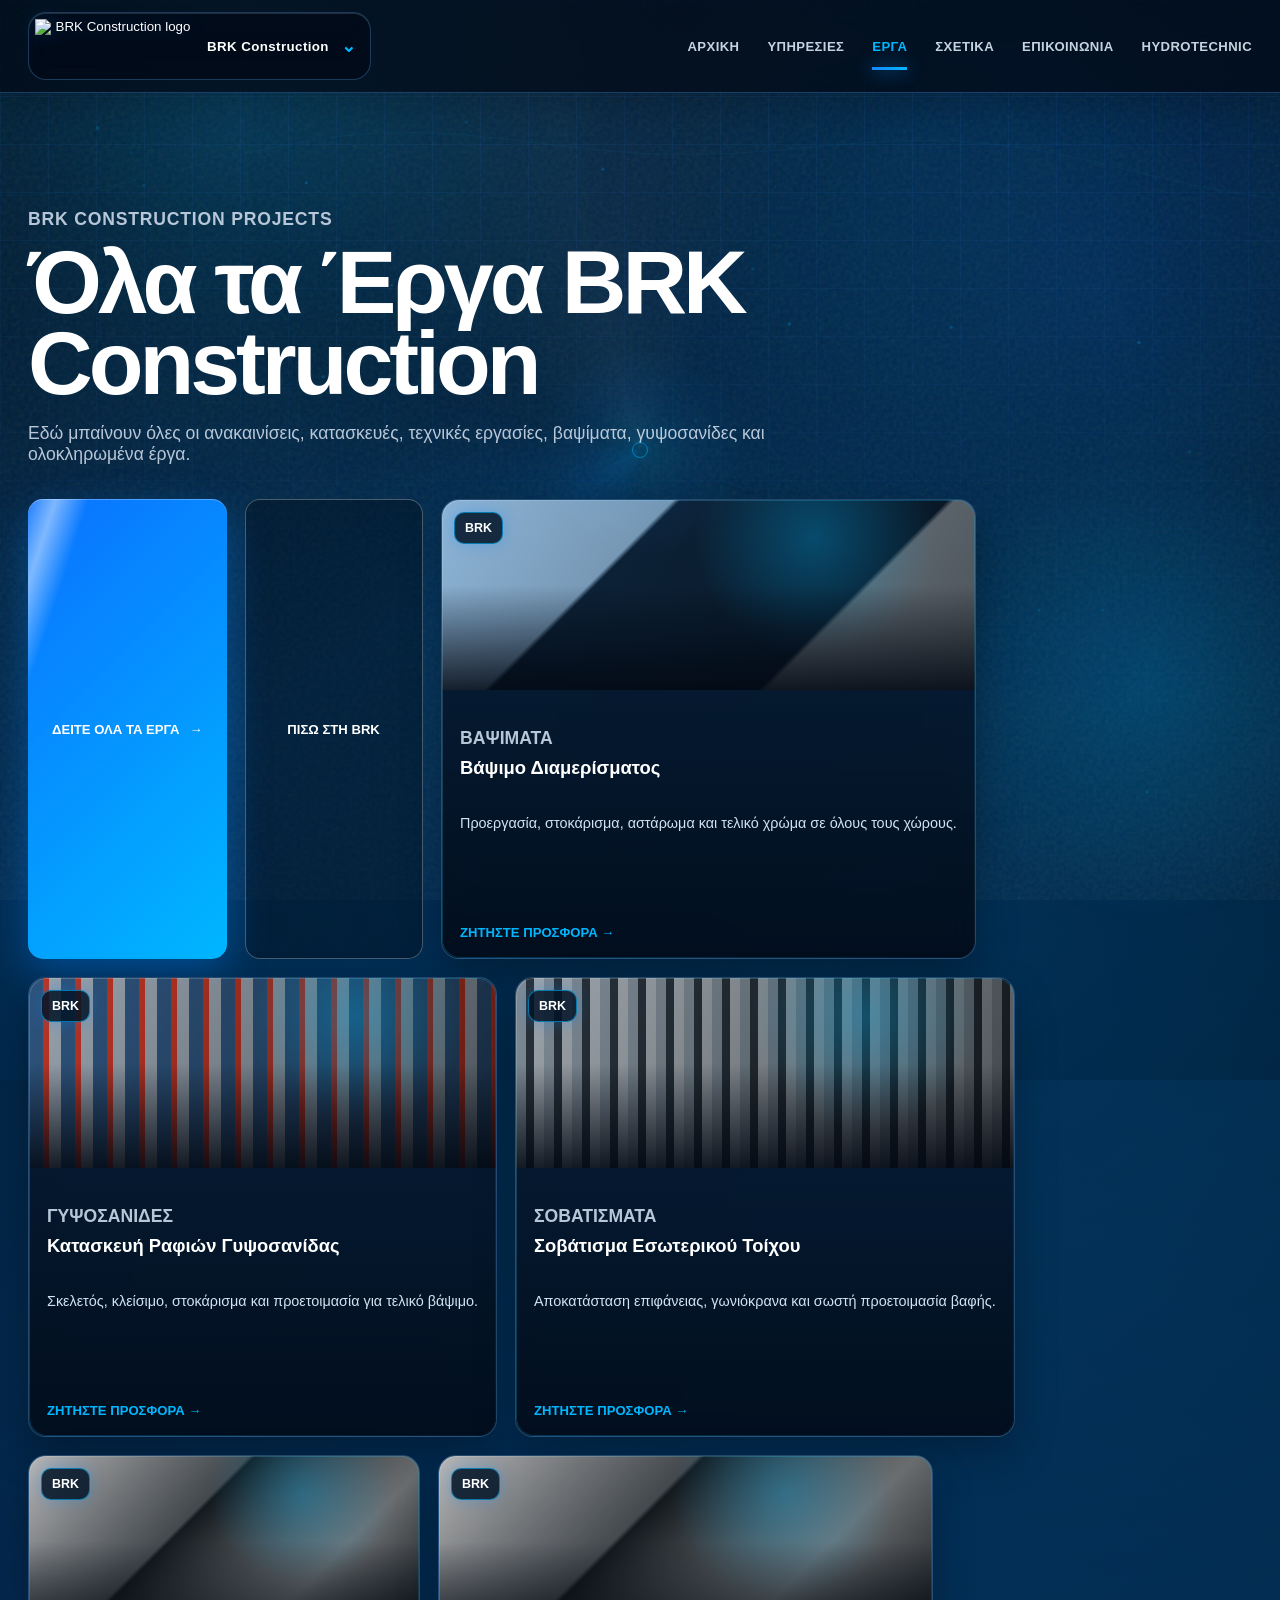
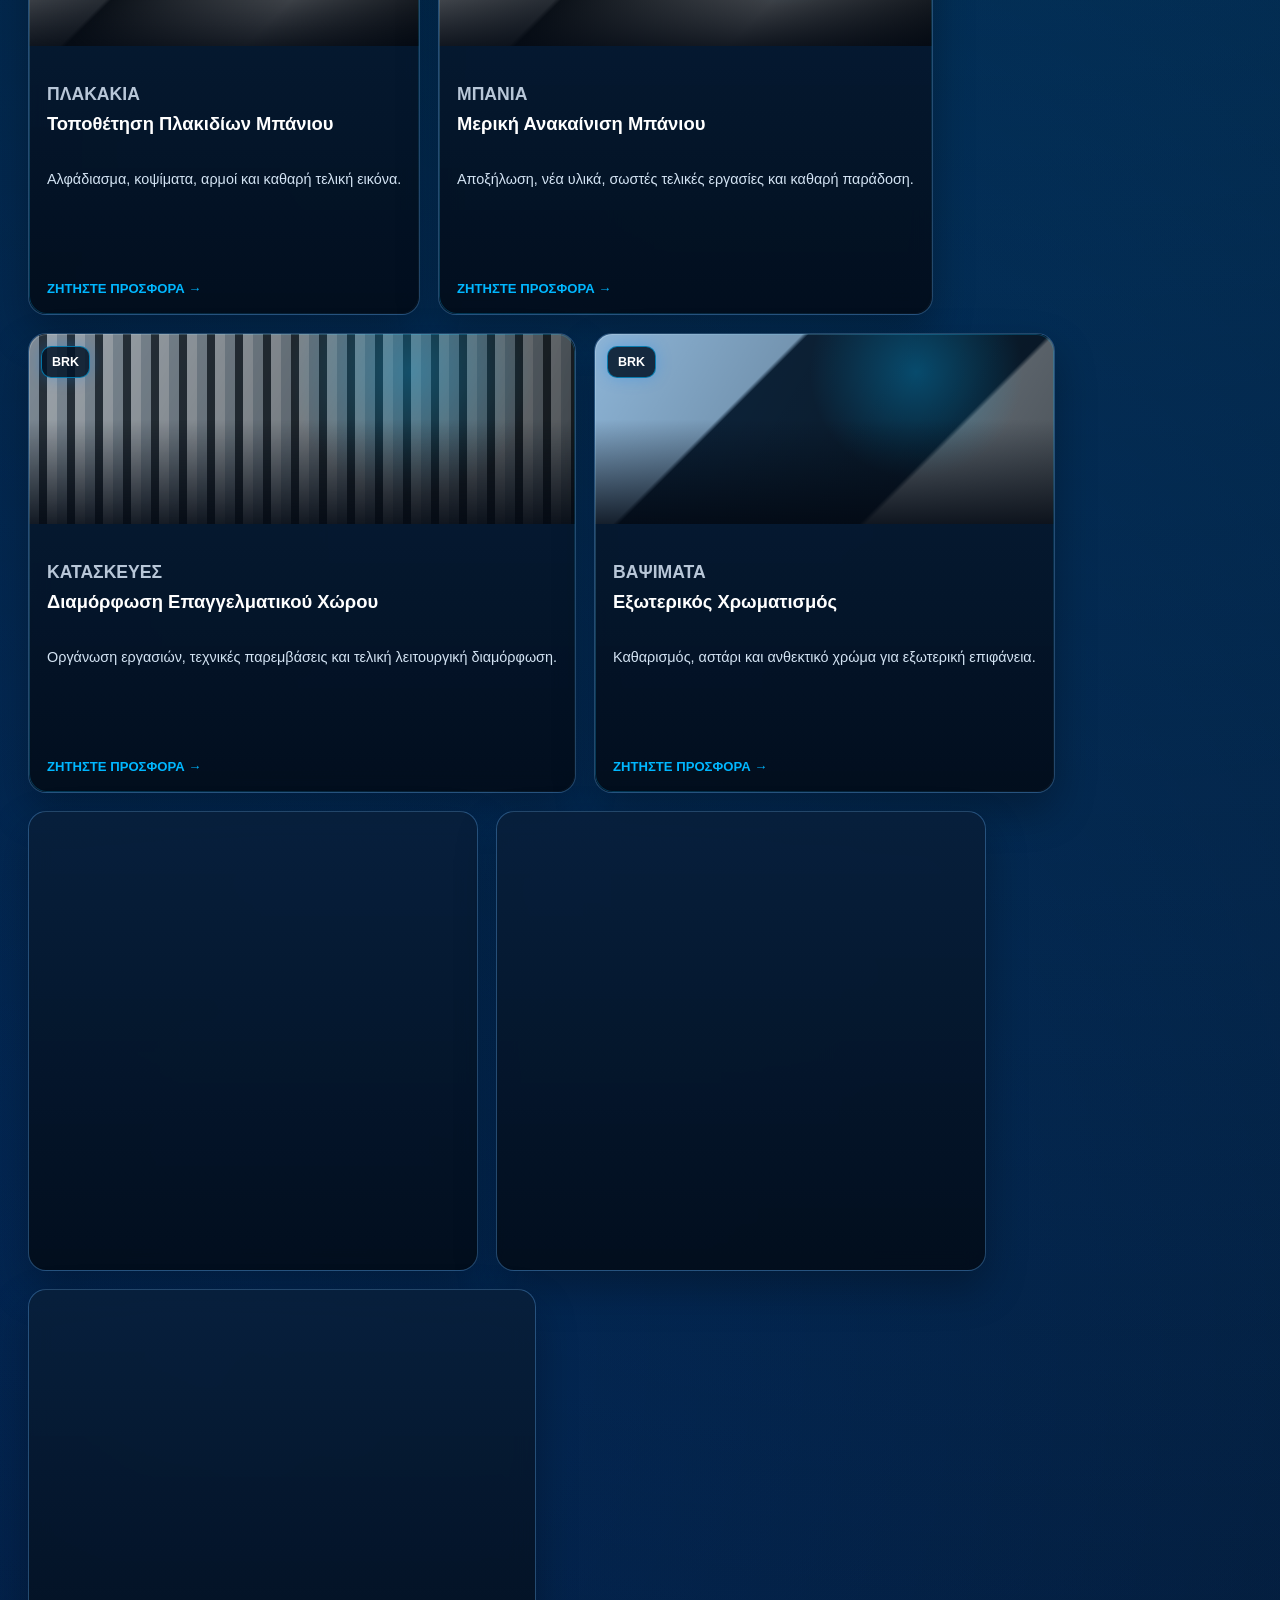
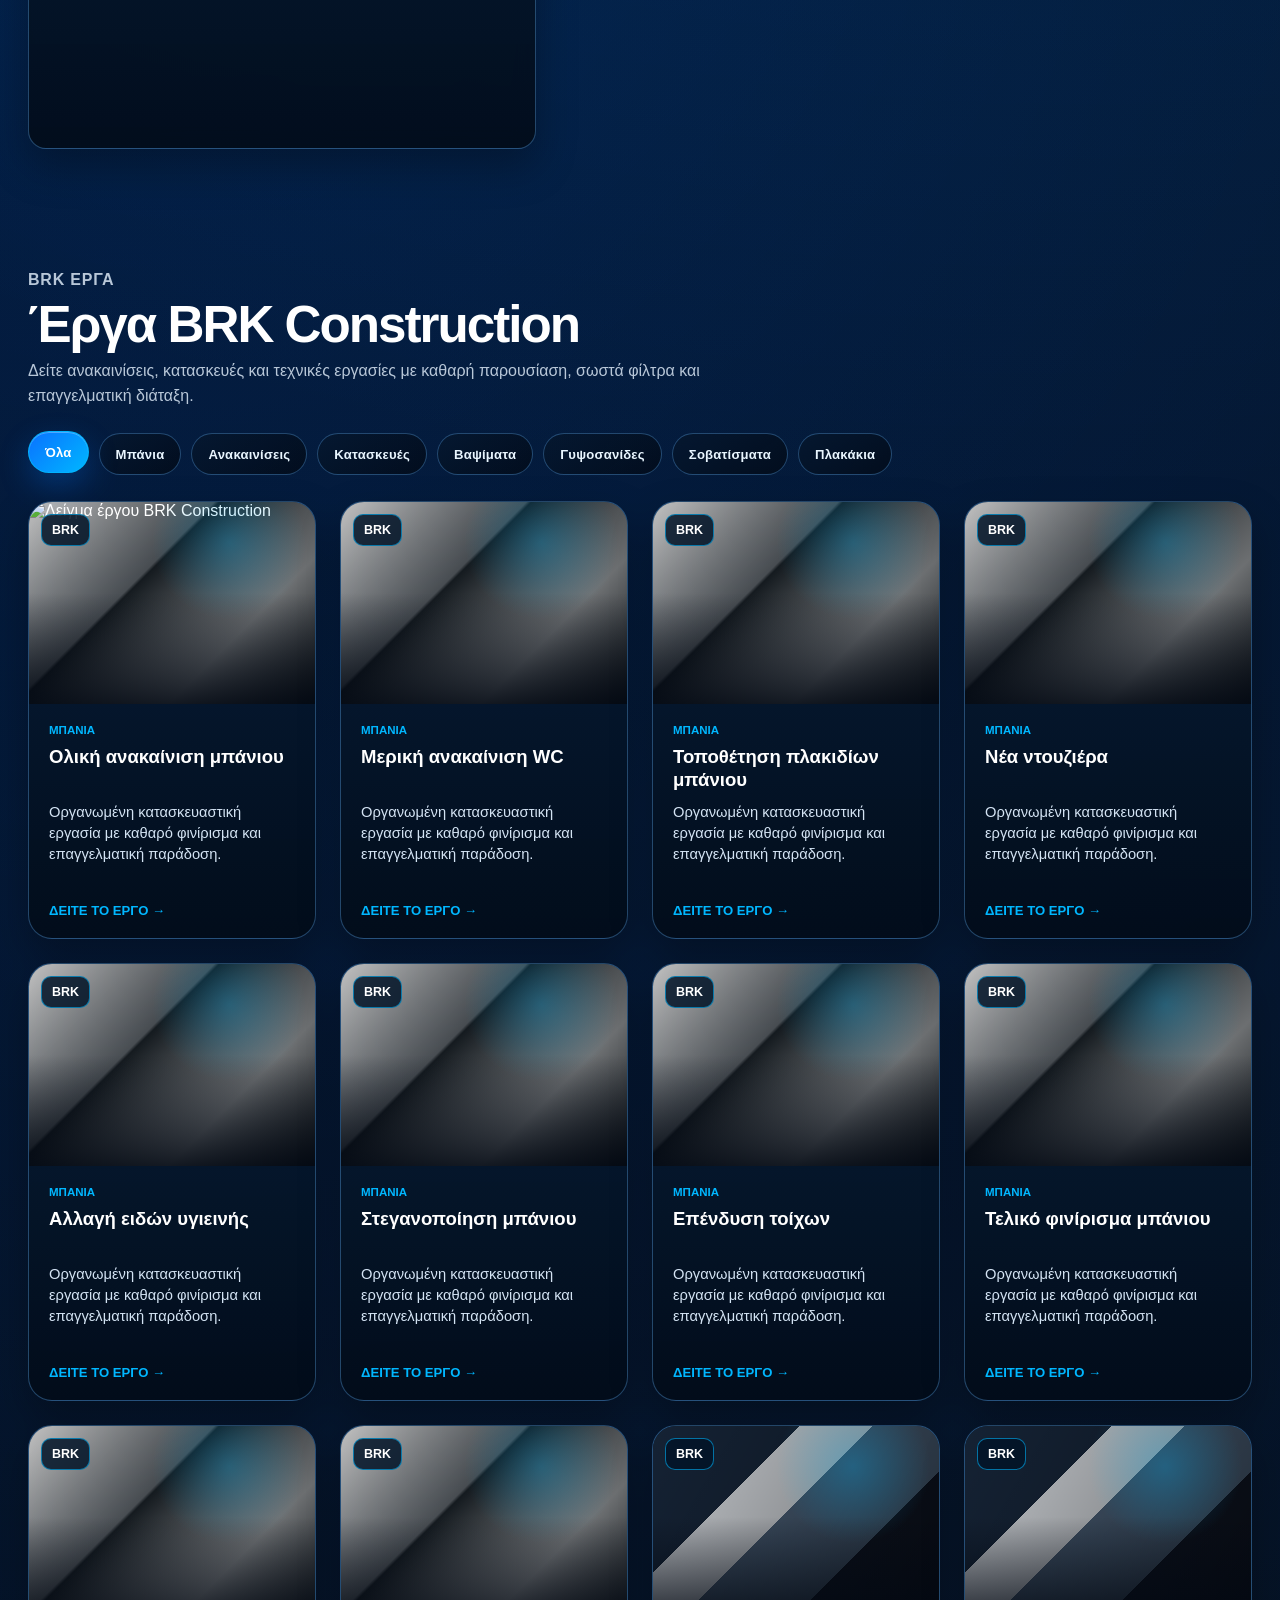
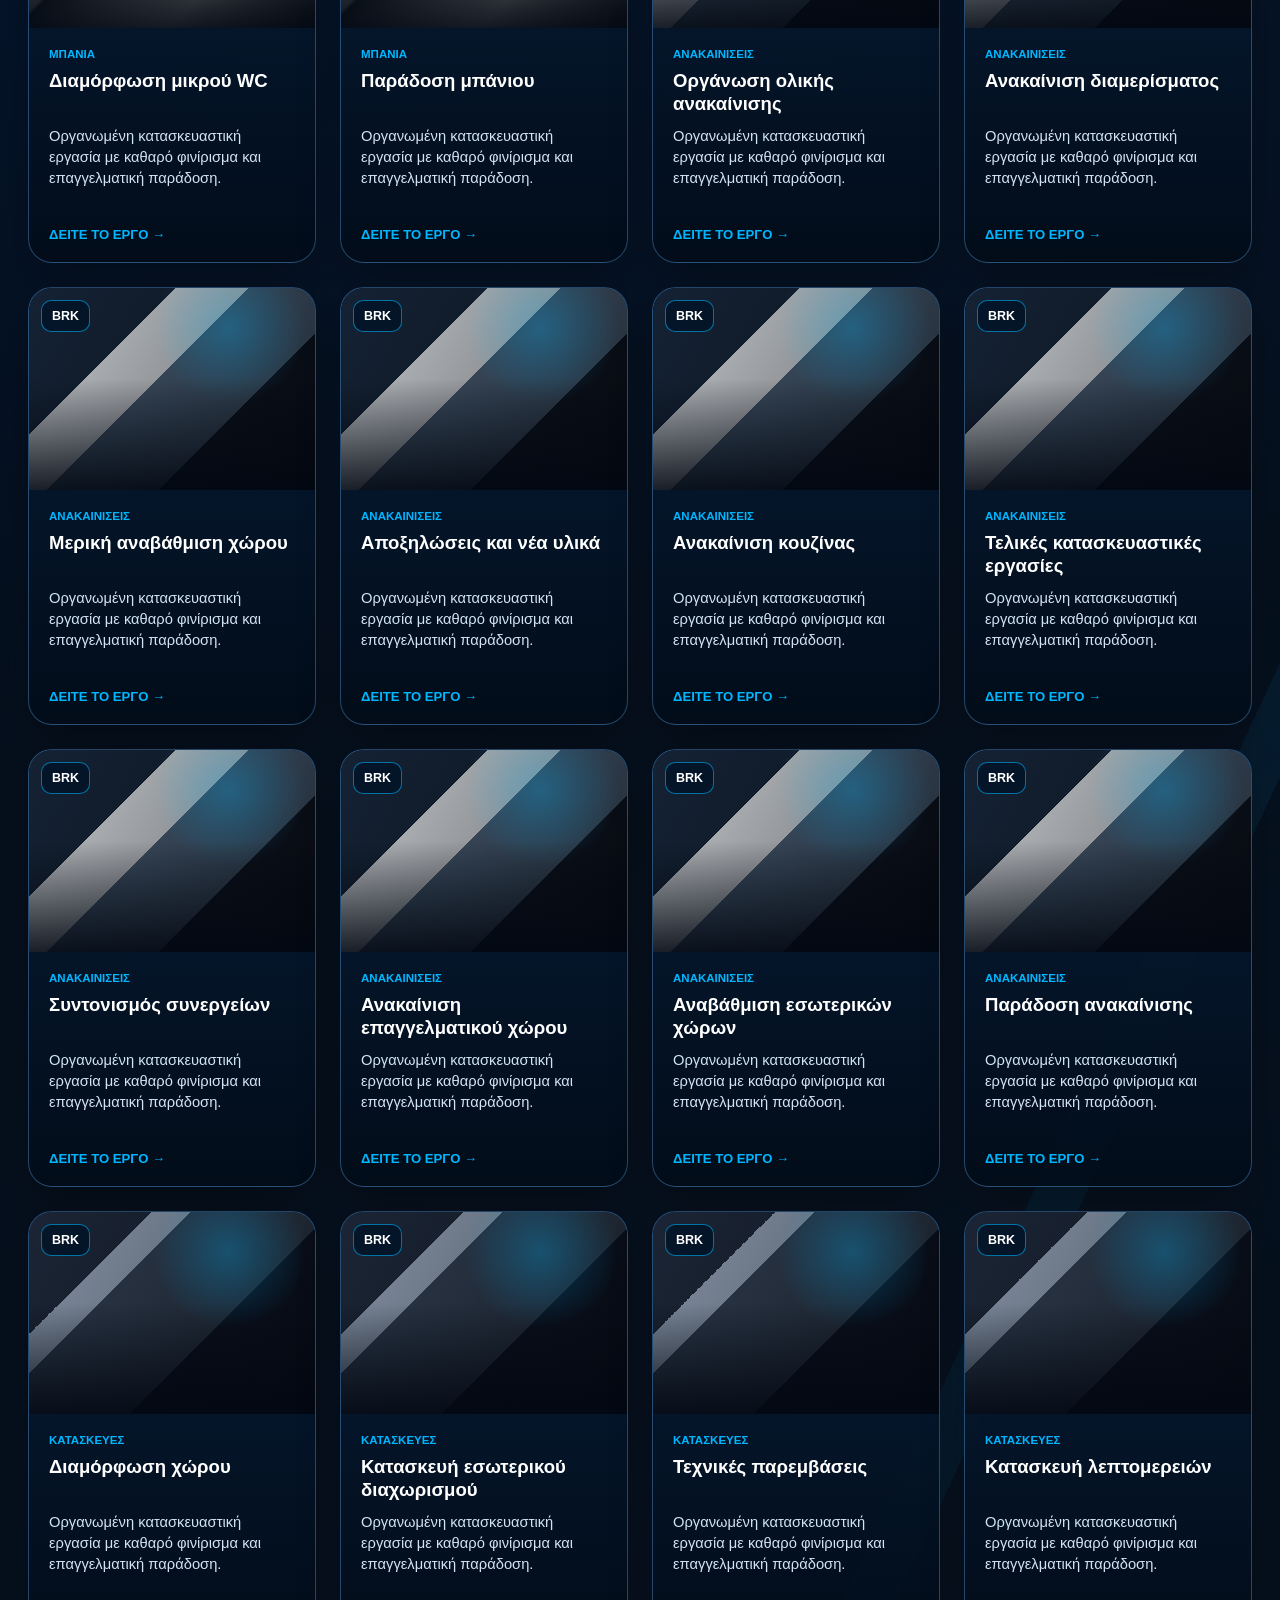
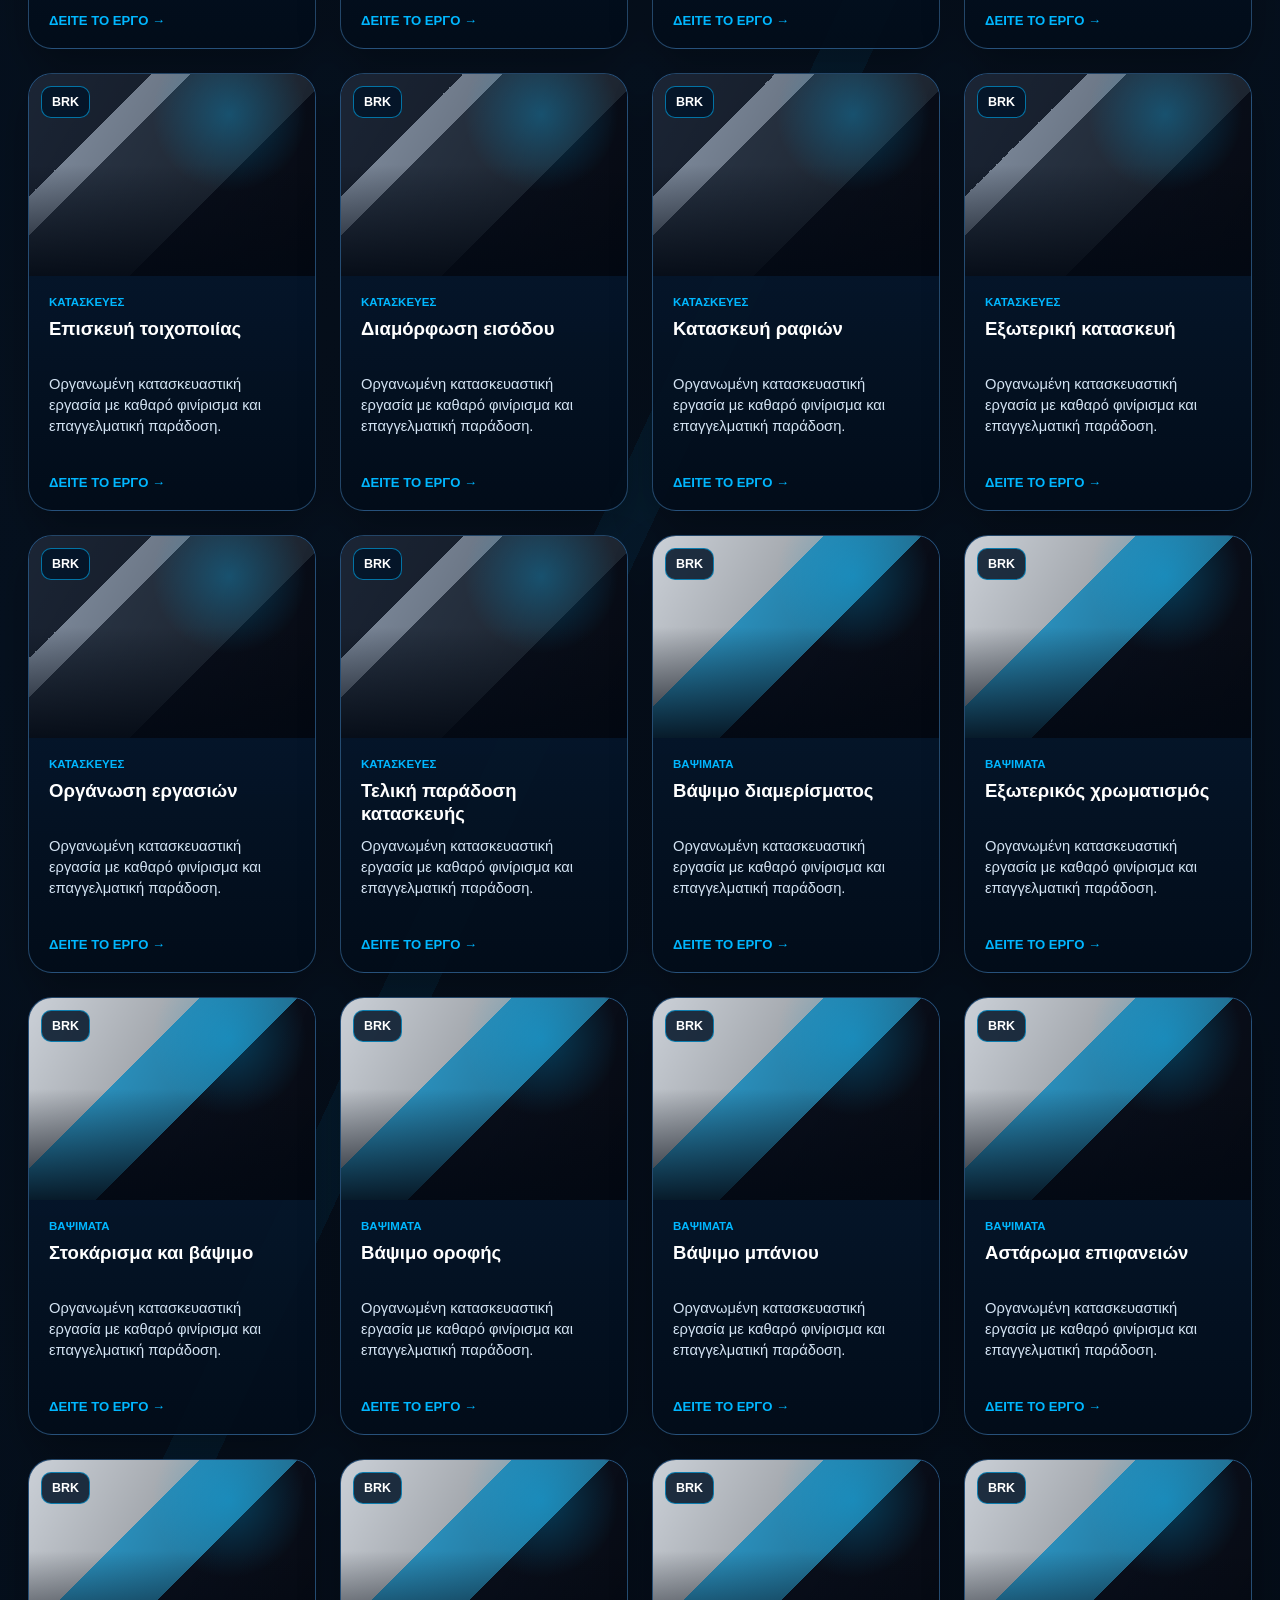
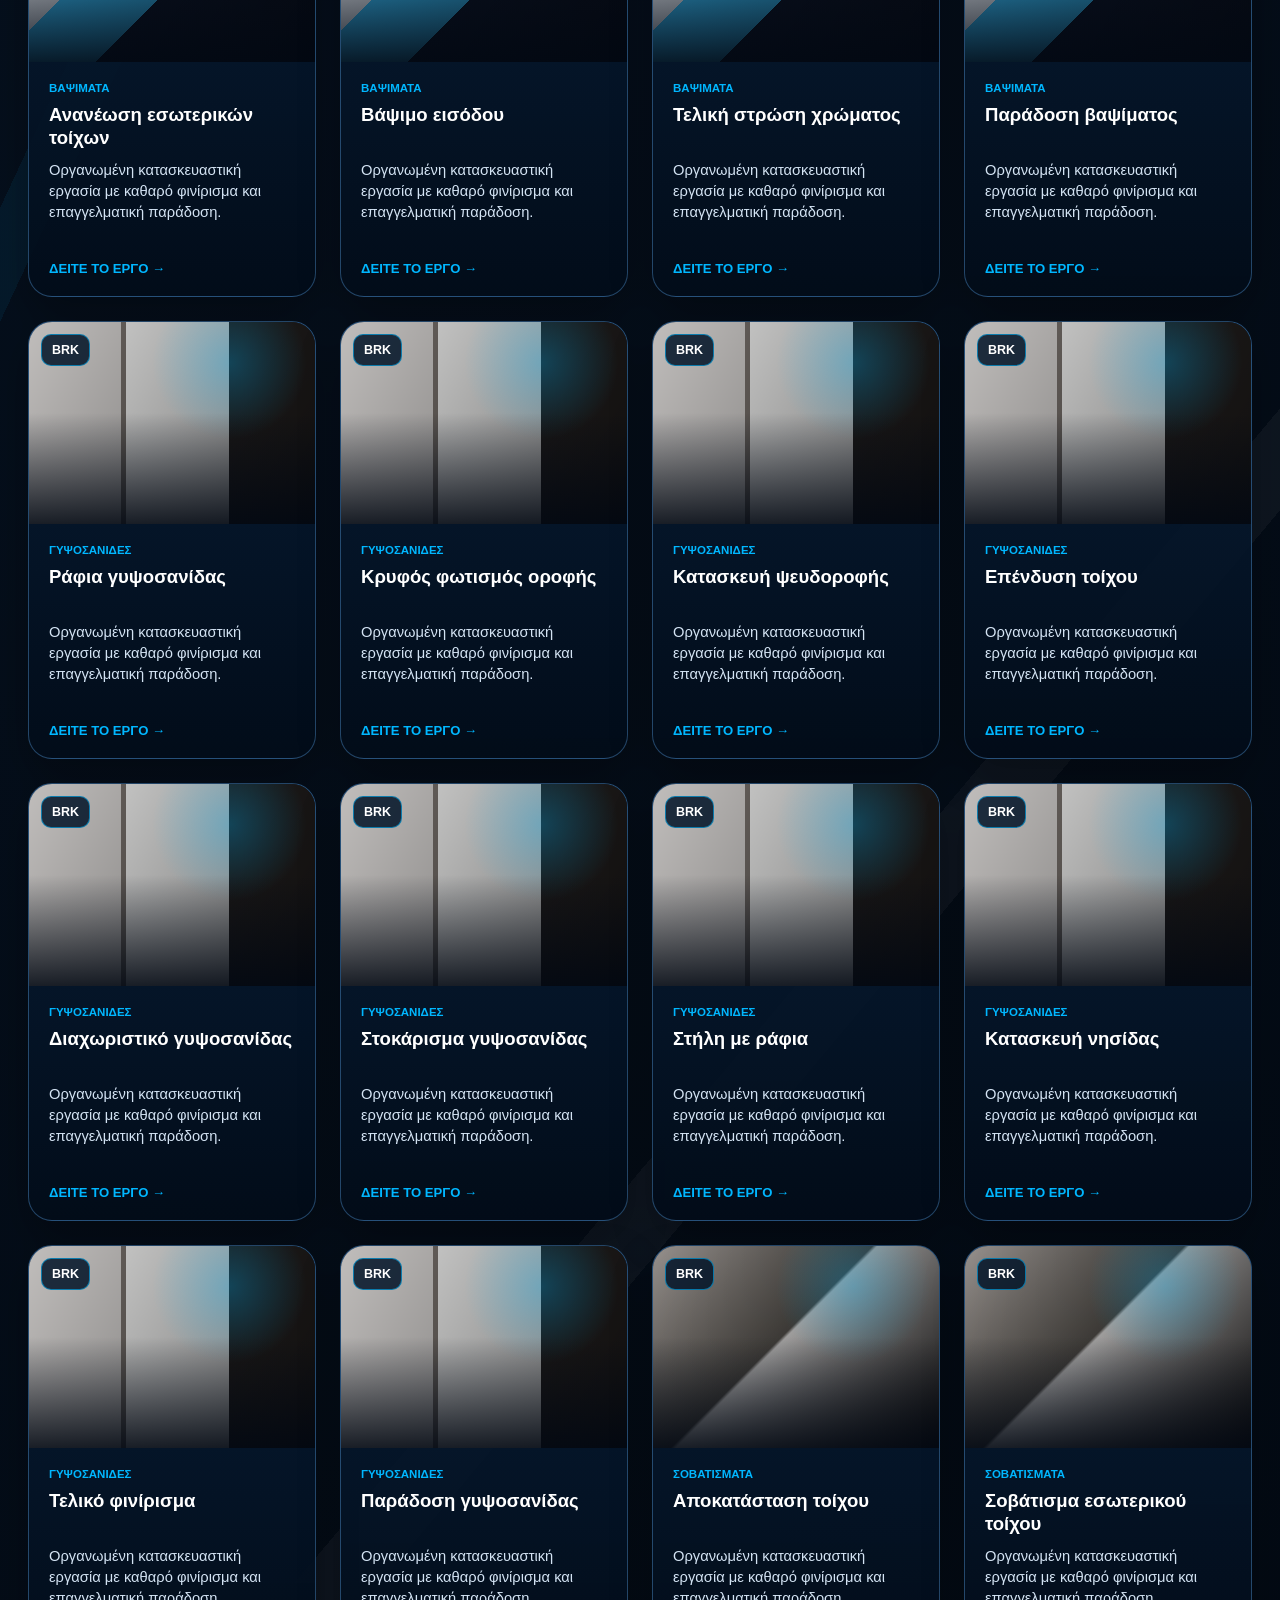
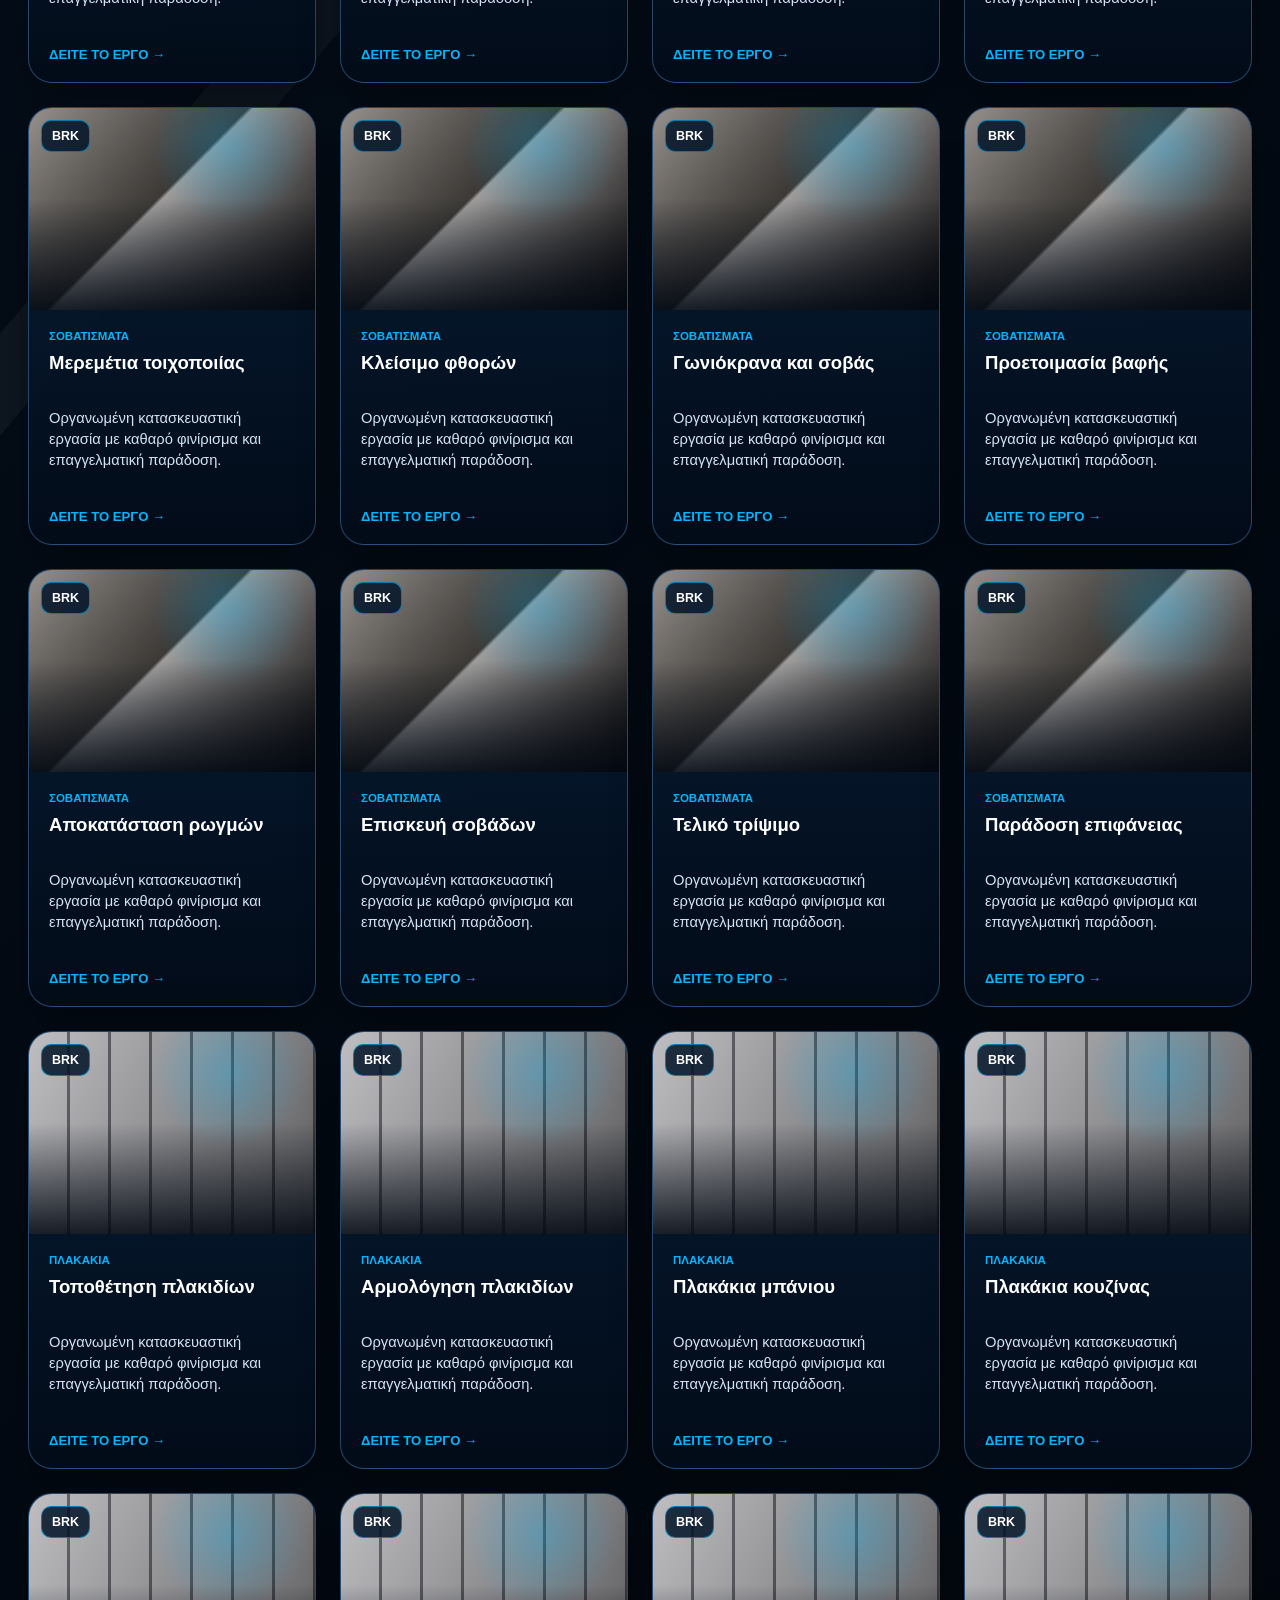
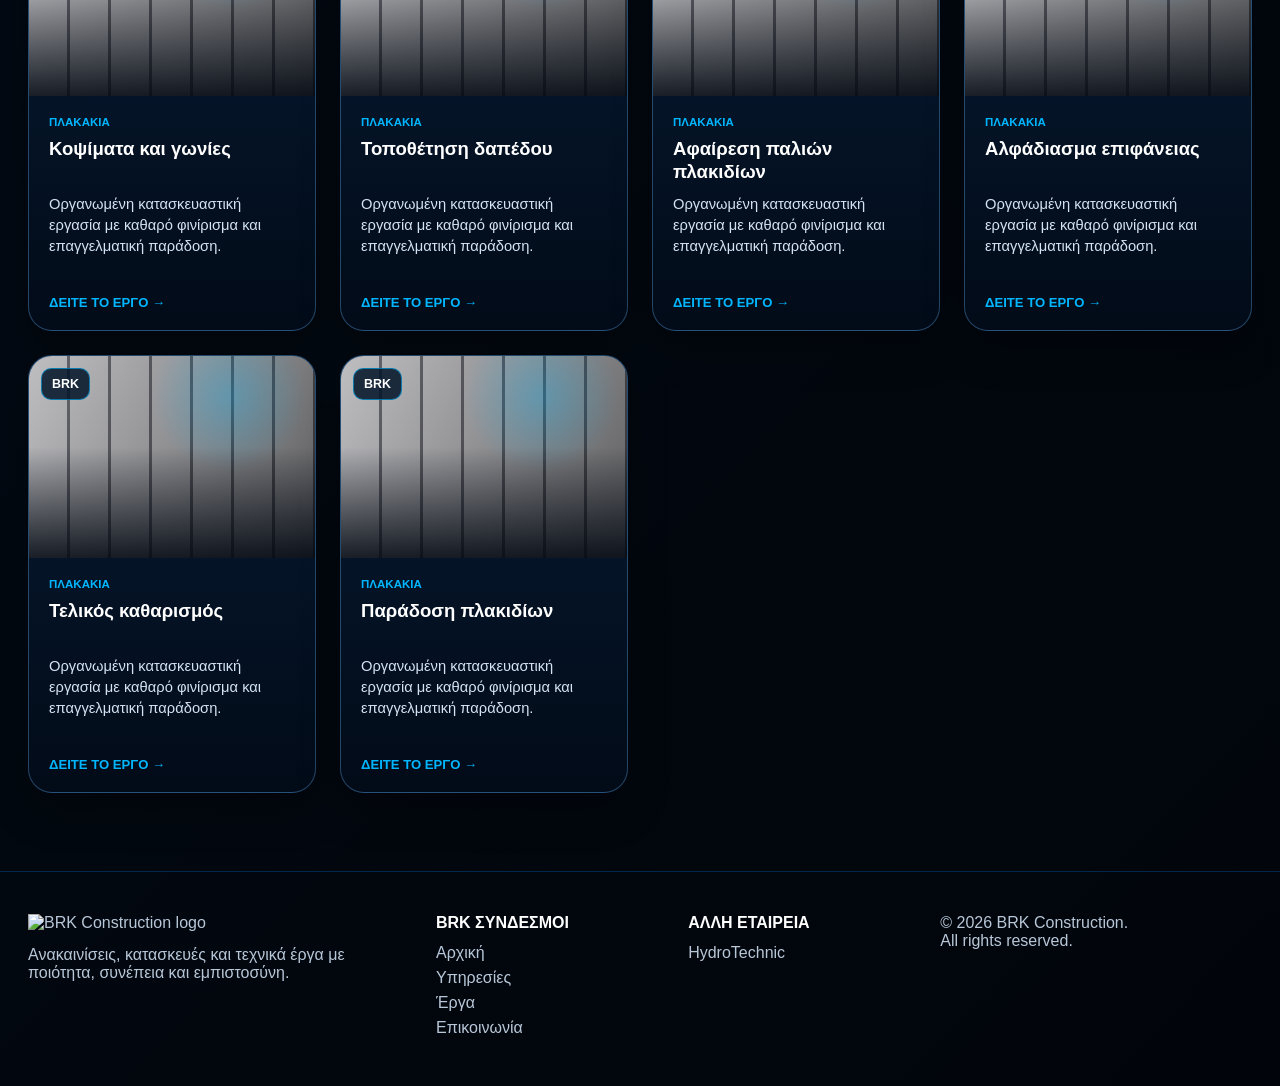
==== commit 528ab831: "Add files via upload" ====
--- a/brk-projects.html
+++ b/brk-projects.html
@@ -4,7 +4,7 @@
   <meta charset="UTF-8" />
   <meta name="viewport" content="width=device-width, initial-scale=1.0" />
   <meta name="theme-color" content="#020812" />
-  <title>BRK Construction | Όλα τα Έργα</title>
+  <title>BRK Construction | Έργα</title>
   <meta name="description" content="Όλα τα έργα της BRK Construction: ανακαινίσεις, κατασκευές, βαψίματα, γυψοσανίδες, σοβατίσματα και τεχνικές εργασίες." />
   <link rel="preload" href="styles.css" as="style" />
   <link rel="stylesheet" href="styles.css" />
@@ -46,7 +46,7 @@
       <ul class="nav-menu" id="navMenu">
         <li><a href="brk.html">Αρχική</a></li>
         <li><a href="brk.html#brk-services">Υπηρεσίες</a></li>
-        <li><a href="brk-projects.html" class="active">Έργα / Blog</a></li>
+        <li><a href="brk-projects.html" class="active">Έργα</a></li>
         <li><a href="brk.html#brk-about">Σχετικά</a></li>
         <li><a href="brk.html#brk-contact">Επικοινωνία</a></li>
         <li><a href="index.html">HydroTechnic</a></li>
@@ -62,36 +62,53 @@
       <div class="hero-actions">
         <a href="#brk-project-list" class="btn primary">Δείτε όλα τα έργα <span>→</span></a>
         <a href="brk.html" class="btn secondary">Πίσω στη BRK</a>
-      </div>
-    </section>
-
-    <section id="brk-project-list" class="projects section-shell reveal">
-      <div class="section-head">
-        <div>
-          <p class="small-title">BRK BLOG ΕΡΓΩΝ</p>
-          <h2>Αρχείο έργων BRK Construction</h2>
-          <p>Ξεχωριστό portfolio μόνο για κατασκευές και ανακαινίσεις.</p>
-        </div>
-      </div>
-
-      <div class="project-filters" aria-label="Φίλτρα έργων BRK Construction">
-        <button class="filter-btn active" type="button" data-filter="all">Όλα</button>
-        <button class="filter-btn" type="button" data-filter="bathrooms">Μπάνια</button>
-        <button class="filter-btn" type="button" data-filter="renovations">Ανακαινίσεις</button>
-        <button class="filter-btn" type="button" data-filter="construction">Κατασκευές</button>
-        <button class="filter-btn" type="button" data-filter="painting">Βαψίματα</button>
-        <button class="filter-btn" type="button" data-filter="drywall">Γυψοσανίδες</button>
-        <button class="filter-btn" type="button" data-filter="plaster">Σοβατίσματα</button>
-        <button class="filter-btn" type="button" data-filter="tiles">Πλακάκια</button>
-      </div>
-
-      <div class="project-grid extended-grid filter-grid">
+
+        <article class="project-card filter-item" data-category="painting">
+          <div class="project-img solar"><span class="date">BRK</span></div>
+          <div class="project-content">
+            <p>Βαψίματα</p>
+            <h3>Βάψιμο Διαμερίσματος</h3>
+            <span>Προεργασία, στοκάρισμα, αστάρωμα και τελικό χρώμα σε όλους τους χώρους.</span>
+            <a href="brk.html#brk-contact">Ζητήστε προσφορά →</a>
+          </div>
+        </article>
+
+        <article class="project-card filter-item" data-category="drywall construction">
+          <div class="project-img heating"><span class="date">BRK</span></div>
+          <div class="project-content">
+            <p>Γυψοσανίδες</p>
+            <h3>Κατασκευή Ραφιών Γυψοσανίδας</h3>
+            <span>Σκελετός, κλείσιμο, στοκάρισμα και προετοιμασία για τελικό βάψιμο.</span>
+            <a href="brk.html#brk-contact">Ζητήστε προσφορά →</a>
+          </div>
+        </article>
+
+        <article class="project-card filter-item" data-category="plaster construction">
+          <div class="project-img pipes"><span class="date">BRK</span></div>
+          <div class="project-content">
+            <p>Σοβατίσματα</p>
+            <h3>Σοβάτισμα Εσωτερικού Τοίχου</h3>
+            <span>Αποκατάσταση επιφάνειας, γωνιόκρανα και σωστή προετοιμασία βαφής.</span>
+            <a href="brk.html#brk-contact">Ζητήστε προσφορά →</a>
+          </div>
+        </article>
+
+        <article class="project-card filter-item" data-category="tiles bathrooms">
+          <div class="project-img bathroom"><span class="date">BRK</span></div>
+          <div class="project-content">
+            <p>Πλακάκια</p>
+            <h3>Τοποθέτηση Πλακιδίων Μπάνιου</h3>
+            <span>Αλφάδιασμα, κοψίματα, αρμοί και καθαρή τελική εικόνα.</span>
+            <a href="brk.html#brk-contact">Ζητήστε προσφορά →</a>
+          </div>
+        </article>
+
         <article class="project-card filter-item" data-category="renovations bathrooms">
           <div class="project-img bathroom"><span class="date">BRK</span></div>
           <div class="project-content">
-            <p>Ανακαινίσεις</p>
-            <h3>Ολική Ανακαίνιση Κατοικίας</h3>
-            <span>Οργάνωση εργασιών από αποξήλωση μέχρι τελική παράδοση.</span>
+            <p>Μπάνια</p>
+            <h3>Μερική Ανακαίνιση Μπάνιου</h3>
+            <span>Αποξήλωση, νέα υλικά, σωστές τελικές εργασίες και καθαρή παράδοση.</span>
             <a href="brk.html#brk-contact">Ζητήστε προσφορά →</a>
           </div>
         </article>
@@ -99,72 +116,850 @@
         <article class="project-card filter-item" data-category="construction">
           <div class="project-img pipes"><span class="date">BRK</span></div>
           <div class="project-content">
-            <p>Τεχνικές εργασίες</p>
-            <h3>Γκρεμίσματα & Προεργασίες</h3>
-            <span>Καθαρή προετοιμασία χώρου για σωστή έναρξη κατασκευής.</span>
+            <p>Κατασκευές</p>
+            <h3>Διαμόρφωση Επαγγελματικού Χώρου</h3>
+            <span>Οργάνωση εργασιών, τεχνικές παρεμβάσεις και τελική λειτουργική διαμόρφωση.</span>
             <a href="brk.html#brk-contact">Ζητήστε προσφορά →</a>
           </div>
         </article>
 
-        <article class="project-card filter-item" data-category="drywall construction">
+        <article class="project-card filter-item" data-category="painting plaster">
+          <div class="project-img solar"><span class="date">BRK</span></div>
+          <div class="project-content">
+            <p>Βαψίματα</p>
+            <h3>Εξωτερικός Χρωματισμός</h3>
+            <span>Καθαρισμός, αστάρι και ανθεκτικό χρώμα για εξωτερική επιφάνεια.</span>
+            <a href="brk.html#brk-contact">Ζητήστε προσφορά →</a>
+          </div>
+        </article>
+
+        <article class="project-card filter-item" data-category="drywall renovations">
           <div class="project-img heating"><span class="date">BRK</span></div>
           <div class="project-content">
             <p>Γυψοσανίδες</p>
-            <h3>Ψευδοροφές & Χωρίσματα</h3>
-            <span>Διαμόρφωση χώρου με καθαρές γραμμές και σωστή κατασκευή.</span>
+            <h3>Κρυφός Φωτισμός Οροφής</h3>
+            <span>Κατασκευή λεπτομέρειας με κρυφό φωτισμό και τελικό φινίρισμα.</span>
             <a href="brk.html#brk-contact">Ζητήστε προσφορά →</a>
           </div>
         </article>
 
-        <article class="project-card filter-item" data-category="painting">
-          <div class="project-img solar"><span class="date">BRK</span></div>
+        <article class="project-card filter-item" data-category="construction plaster">
+          <div class="project-img pipes"><span class="date">BRK</span></div>
           <div class="project-content">
-            <p>Βαψίματα</p>
-            <h3>Εσωτερικοί Χρωματισμοί</h3>
-            <span>Προεργασία, αστάρωμα, στοκάρισμα και τελικό επαγγελματικό αποτέλεσμα.</span>
+            <p>Μερεμέτια</p>
+            <h3>Αποκατάσταση Τοιχοποιίας</h3>
+            <span>Κλείσιμο φθορών, σοβάς, στοκάρισμα και προετοιμασία τελικής βαφής.</span>
             <a href="brk.html#brk-contact">Ζητήστε προσφορά →</a>
           </div>
         </article>
 
-        <article class="project-card filter-item" data-category="plaster construction">
+        <article class="project-card filter-item" data-category="renovations construction">
           <div class="project-img bathroom"><span class="date">BRK</span></div>
           <div class="project-content">
-            <p>Σοβατίσματα</p>
-            <h3>Επισκευή Τοίχων</h3>
-            <span>Σοβάτισμα, μερεμέτια και προετοιμασία για τελική βαφή.</span>
+            <p>Ανακαινίσεις</p>
+            <h3>Οργάνωση Ολικής Ανακαίνισης</h3>
+            <span>Σειρά εργασιών, συνεργεία, υλικά και τελικός έλεγχος πριν την παράδοση.</span>
             <a href="brk.html#brk-contact">Ζητήστε προσφορά →</a>
           </div>
         </article>
 
-        <article class="project-card filter-item" data-category="tiles bathrooms">
-          <div class="project-img pipes"><span class="date">BRK</span></div>
-          <div class="project-content">
-            <p>Πλακάκια</p>
-            <h3>Τοποθέτηση Πλακιδίων</h3>
-            <span>Σωστά κοψίματα, αρμοί, αλφάδιασμα και καθαρή τελική εικόνα.</span>
-            <a href="brk.html#brk-contact">Ζητήστε προσφορά →</a>
-          </div>
-        </article>
-
-        <article class="project-card filter-item" data-category="painting">
-          <div class="project-img heating"><span class="date">BRK</span></div>
-          <div class="project-content">
-            <p>Εξωτερικά</p>
-            <h3>Βάψιμο Εξωτερικού Τοίχου</h3>
-            <span>Ανθεκτικό σύστημα βαφής με σωστή προεργασία για εξωτερικό χώρο.</span>
-            <a href="brk.html#brk-contact">Ζητήστε προσφορά →</a>
-          </div>
-        </article>
-
-        <article class="project-card filter-item" data-category="renovations construction">
-          <div class="project-img solar"><span class="date">BRK</span></div>
-          <div class="project-content">
-            <p>Οργάνωση έργου</p>
-            <h3>Παράδοση Χώρου</h3>
-            <span>Τελικός έλεγχος, καθαρισμός και φωτογράφιση για portfolio.</span>
-            <a href="brk.html#brk-contact">Ζητήστε προσφορά →</a>
-          </div>
-        </article>
+      </div>
+    </section>
+
+    <section id="brk-project-list" class="projects section-shell reveal">
+<div class="fp-blog">
+        <div class="section-head">
+          <div>
+            <p class="small-title">BRK ΕΡΓΑ</p>
+            <h2>Έργα BRK Construction</h2>
+            <p>Δείτε ανακαινίσεις, κατασκευές και τεχνικές εργασίες με καθαρή παρουσίαση, σωστά φίλτρα και επαγγελματική διάταξη.</p>
+          </div>
+        </div>
+
+        <div class="fp-filters" aria-label="Φίλτρα έργων">
+        <button class="fp-filter active" type="button" data-filter="all">Όλα</button>
+        <button class="fp-filter" type="button" data-filter="bathrooms">Μπάνια</button>
+        <button class="fp-filter" type="button" data-filter="renovation">Ανακαινίσεις</button>
+        <button class="fp-filter" type="button" data-filter="construction">Κατασκευές</button>
+        <button class="fp-filter" type="button" data-filter="painting">Βαψίματα</button>
+        <button class="fp-filter" type="button" data-filter="drywall">Γυψοσανίδες</button>
+        <button class="fp-filter" type="button" data-filter="plaster">Σοβατίσματα</button>
+        <button class="fp-filter" type="button" data-filter="tiles">Πλακάκια</button>
+        </div>
+
+        <div class="fp-grid fp-archive-grid">
+        <article class="fp-card" data-category="bathrooms">
+          <div class="fp-img fp-bathroom">
+            <img src="assets/projects/sample-bathroom-project.svg" alt="Δείγμα έργου BRK Construction" />
+            <span class="fp-date">BRK</span>
+          </div>
+          <div class="fp-content">
+            <p>Μπάνια</p>
+            <h3>Ολική ανακαίνιση μπάνιου</h3>
+            <span>Οργανωμένη κατασκευαστική εργασία με καθαρό φινίρισμα και επαγγελματική παράδοση.</span>
+            <a href="brk.html#brk-contact">Δείτε το έργο →</a>
+          </div>
+        </article>
+        <article class="fp-card" data-category="bathrooms">
+          <div class="fp-img fp-bathroom">
+            <span class="fp-date">BRK</span>
+          </div>
+          <div class="fp-content">
+            <p>Μπάνια</p>
+            <h3>Μερική ανακαίνιση WC</h3>
+            <span>Οργανωμένη κατασκευαστική εργασία με καθαρό φινίρισμα και επαγγελματική παράδοση.</span>
+            <a href="brk.html#brk-contact">Δείτε το έργο →</a>
+          </div>
+        </article>
+        <article class="fp-card" data-category="bathrooms">
+          <div class="fp-img fp-bathroom">
+            <span class="fp-date">BRK</span>
+          </div>
+          <div class="fp-content">
+            <p>Μπάνια</p>
+            <h3>Τοποθέτηση πλακιδίων μπάνιου</h3>
+            <span>Οργανωμένη κατασκευαστική εργασία με καθαρό φινίρισμα και επαγγελματική παράδοση.</span>
+            <a href="brk.html#brk-contact">Δείτε το έργο →</a>
+          </div>
+        </article>
+        <article class="fp-card" data-category="bathrooms">
+          <div class="fp-img fp-bathroom">
+            <span class="fp-date">BRK</span>
+          </div>
+          <div class="fp-content">
+            <p>Μπάνια</p>
+            <h3>Νέα ντουζιέρα</h3>
+            <span>Οργανωμένη κατασκευαστική εργασία με καθαρό φινίρισμα και επαγγελματική παράδοση.</span>
+            <a href="brk.html#brk-contact">Δείτε το έργο →</a>
+          </div>
+        </article>
+        <article class="fp-card" data-category="bathrooms">
+          <div class="fp-img fp-bathroom">
+            <span class="fp-date">BRK</span>
+          </div>
+          <div class="fp-content">
+            <p>Μπάνια</p>
+            <h3>Αλλαγή ειδών υγιεινής</h3>
+            <span>Οργανωμένη κατασκευαστική εργασία με καθαρό φινίρισμα και επαγγελματική παράδοση.</span>
+            <a href="brk.html#brk-contact">Δείτε το έργο →</a>
+          </div>
+        </article>
+        <article class="fp-card" data-category="bathrooms">
+          <div class="fp-img fp-bathroom">
+            <span class="fp-date">BRK</span>
+          </div>
+          <div class="fp-content">
+            <p>Μπάνια</p>
+            <h3>Στεγανοποίηση μπάνιου</h3>
+            <span>Οργανωμένη κατασκευαστική εργασία με καθαρό φινίρισμα και επαγγελματική παράδοση.</span>
+            <a href="brk.html#brk-contact">Δείτε το έργο →</a>
+          </div>
+        </article>
+        <article class="fp-card" data-category="bathrooms">
+          <div class="fp-img fp-bathroom">
+            <span class="fp-date">BRK</span>
+          </div>
+          <div class="fp-content">
+            <p>Μπάνια</p>
+            <h3>Επένδυση τοίχων</h3>
+            <span>Οργανωμένη κατασκευαστική εργασία με καθαρό φινίρισμα και επαγγελματική παράδοση.</span>
+            <a href="brk.html#brk-contact">Δείτε το έργο →</a>
+          </div>
+        </article>
+        <article class="fp-card" data-category="bathrooms">
+          <div class="fp-img fp-bathroom">
+            <span class="fp-date">BRK</span>
+          </div>
+          <div class="fp-content">
+            <p>Μπάνια</p>
+            <h3>Τελικό φινίρισμα μπάνιου</h3>
+            <span>Οργανωμένη κατασκευαστική εργασία με καθαρό φινίρισμα και επαγγελματική παράδοση.</span>
+            <a href="brk.html#brk-contact">Δείτε το έργο →</a>
+          </div>
+        </article>
+        <article class="fp-card" data-category="bathrooms">
+          <div class="fp-img fp-bathroom">
+            <span class="fp-date">BRK</span>
+          </div>
+          <div class="fp-content">
+            <p>Μπάνια</p>
+            <h3>Διαμόρφωση μικρού WC</h3>
+            <span>Οργανωμένη κατασκευαστική εργασία με καθαρό φινίρισμα και επαγγελματική παράδοση.</span>
+            <a href="brk.html#brk-contact">Δείτε το έργο →</a>
+          </div>
+        </article>
+        <article class="fp-card" data-category="bathrooms">
+          <div class="fp-img fp-bathroom">
+            <span class="fp-date">BRK</span>
+          </div>
+          <div class="fp-content">
+            <p>Μπάνια</p>
+            <h3>Παράδοση μπάνιου</h3>
+            <span>Οργανωμένη κατασκευαστική εργασία με καθαρό φινίρισμα και επαγγελματική παράδοση.</span>
+            <a href="brk.html#brk-contact">Δείτε το έργο →</a>
+          </div>
+        </article>
+        <article class="fp-card" data-category="renovation">
+          <div class="fp-img fp-renovation">
+            <span class="fp-date">BRK</span>
+          </div>
+          <div class="fp-content">
+            <p>Ανακαινίσεις</p>
+            <h3>Οργάνωση ολικής ανακαίνισης</h3>
+            <span>Οργανωμένη κατασκευαστική εργασία με καθαρό φινίρισμα και επαγγελματική παράδοση.</span>
+            <a href="brk.html#brk-contact">Δείτε το έργο →</a>
+          </div>
+        </article>
+        <article class="fp-card" data-category="renovation">
+          <div class="fp-img fp-renovation">
+            <span class="fp-date">BRK</span>
+          </div>
+          <div class="fp-content">
+            <p>Ανακαινίσεις</p>
+            <h3>Ανακαίνιση διαμερίσματος</h3>
+            <span>Οργανωμένη κατασκευαστική εργασία με καθαρό φινίρισμα και επαγγελματική παράδοση.</span>
+            <a href="brk.html#brk-contact">Δείτε το έργο →</a>
+          </div>
+        </article>
+        <article class="fp-card" data-category="renovation">
+          <div class="fp-img fp-renovation">
+            <span class="fp-date">BRK</span>
+          </div>
+          <div class="fp-content">
+            <p>Ανακαινίσεις</p>
+            <h3>Μερική αναβάθμιση χώρου</h3>
+            <span>Οργανωμένη κατασκευαστική εργασία με καθαρό φινίρισμα και επαγγελματική παράδοση.</span>
+            <a href="brk.html#brk-contact">Δείτε το έργο →</a>
+          </div>
+        </article>
+        <article class="fp-card" data-category="renovation">
+          <div class="fp-img fp-renovation">
+            <span class="fp-date">BRK</span>
+          </div>
+          <div class="fp-content">
+            <p>Ανακαινίσεις</p>
+            <h3>Αποξηλώσεις και νέα υλικά</h3>
+            <span>Οργανωμένη κατασκευαστική εργασία με καθαρό φινίρισμα και επαγγελματική παράδοση.</span>
+            <a href="brk.html#brk-contact">Δείτε το έργο →</a>
+          </div>
+        </article>
+        <article class="fp-card" data-category="renovation">
+          <div class="fp-img fp-renovation">
+            <span class="fp-date">BRK</span>
+          </div>
+          <div class="fp-content">
+            <p>Ανακαινίσεις</p>
+            <h3>Ανακαίνιση κουζίνας</h3>
+            <span>Οργανωμένη κατασκευαστική εργασία με καθαρό φινίρισμα και επαγγελματική παράδοση.</span>
+            <a href="brk.html#brk-contact">Δείτε το έργο →</a>
+          </div>
+        </article>
+        <article class="fp-card" data-category="renovation">
+          <div class="fp-img fp-renovation">
+            <span class="fp-date">BRK</span>
+          </div>
+          <div class="fp-content">
+            <p>Ανακαινίσεις</p>
+            <h3>Τελικές κατασκευαστικές εργασίες</h3>
+            <span>Οργανωμένη κατασκευαστική εργασία με καθαρό φινίρισμα και επαγγελματική παράδοση.</span>
+            <a href="brk.html#brk-contact">Δείτε το έργο →</a>
+          </div>
+        </article>
+        <article class="fp-card" data-category="renovation">
+          <div class="fp-img fp-renovation">
+            <span class="fp-date">BRK</span>
+          </div>
+          <div class="fp-content">
+            <p>Ανακαινίσεις</p>
+            <h3>Συντονισμός συνεργείων</h3>
+            <span>Οργανωμένη κατασκευαστική εργασία με καθαρό φινίρισμα και επαγγελματική παράδοση.</span>
+            <a href="brk.html#brk-contact">Δείτε το έργο →</a>
+          </div>
+        </article>
+        <article class="fp-card" data-category="renovation">
+          <div class="fp-img fp-renovation">
+            <span class="fp-date">BRK</span>
+          </div>
+          <div class="fp-content">
+            <p>Ανακαινίσεις</p>
+            <h3>Ανακαίνιση επαγγελματικού χώρου</h3>
+            <span>Οργανωμένη κατασκευαστική εργασία με καθαρό φινίρισμα και επαγγελματική παράδοση.</span>
+            <a href="brk.html#brk-contact">Δείτε το έργο →</a>
+          </div>
+        </article>
+        <article class="fp-card" data-category="renovation">
+          <div class="fp-img fp-renovation">
+            <span class="fp-date">BRK</span>
+          </div>
+          <div class="fp-content">
+            <p>Ανακαινίσεις</p>
+            <h3>Αναβάθμιση εσωτερικών χώρων</h3>
+            <span>Οργανωμένη κατασκευαστική εργασία με καθαρό φινίρισμα και επαγγελματική παράδοση.</span>
+            <a href="brk.html#brk-contact">Δείτε το έργο →</a>
+          </div>
+        </article>
+        <article class="fp-card" data-category="renovation">
+          <div class="fp-img fp-renovation">
+            <span class="fp-date">BRK</span>
+          </div>
+          <div class="fp-content">
+            <p>Ανακαινίσεις</p>
+            <h3>Παράδοση ανακαίνισης</h3>
+            <span>Οργανωμένη κατασκευαστική εργασία με καθαρό φινίρισμα και επαγγελματική παράδοση.</span>
+            <a href="brk.html#brk-contact">Δείτε το έργο →</a>
+          </div>
+        </article>
+        <article class="fp-card" data-category="construction">
+          <div class="fp-img fp-construction">
+            <span class="fp-date">BRK</span>
+          </div>
+          <div class="fp-content">
+            <p>Κατασκευές</p>
+            <h3>Διαμόρφωση χώρου</h3>
+            <span>Οργανωμένη κατασκευαστική εργασία με καθαρό φινίρισμα και επαγγελματική παράδοση.</span>
+            <a href="brk.html#brk-contact">Δείτε το έργο →</a>
+          </div>
+        </article>
+        <article class="fp-card" data-category="construction">
+          <div class="fp-img fp-construction">
+            <span class="fp-date">BRK</span>
+          </div>
+          <div class="fp-content">
+            <p>Κατασκευές</p>
+            <h3>Κατασκευή εσωτερικού διαχωρισμού</h3>
+            <span>Οργανωμένη κατασκευαστική εργασία με καθαρό φινίρισμα και επαγγελματική παράδοση.</span>
+            <a href="brk.html#brk-contact">Δείτε το έργο →</a>
+          </div>
+        </article>
+        <article class="fp-card" data-category="construction">
+          <div class="fp-img fp-construction">
+            <span class="fp-date">BRK</span>
+          </div>
+          <div class="fp-content">
+            <p>Κατασκευές</p>
+            <h3>Τεχνικές παρεμβάσεις</h3>
+            <span>Οργανωμένη κατασκευαστική εργασία με καθαρό φινίρισμα και επαγγελματική παράδοση.</span>
+            <a href="brk.html#brk-contact">Δείτε το έργο →</a>
+          </div>
+        </article>
+        <article class="fp-card" data-category="construction">
+          <div class="fp-img fp-construction">
+            <span class="fp-date">BRK</span>
+          </div>
+          <div class="fp-content">
+            <p>Κατασκευές</p>
+            <h3>Κατασκευή λεπτομερειών</h3>
+            <span>Οργανωμένη κατασκευαστική εργασία με καθαρό φινίρισμα και επαγγελματική παράδοση.</span>
+            <a href="brk.html#brk-contact">Δείτε το έργο →</a>
+          </div>
+        </article>
+        <article class="fp-card" data-category="construction">
+          <div class="fp-img fp-construction">
+            <span class="fp-date">BRK</span>
+          </div>
+          <div class="fp-content">
+            <p>Κατασκευές</p>
+            <h3>Επισκευή τοιχοποιίας</h3>
+            <span>Οργανωμένη κατασκευαστική εργασία με καθαρό φινίρισμα και επαγγελματική παράδοση.</span>
+            <a href="brk.html#brk-contact">Δείτε το έργο →</a>
+          </div>
+        </article>
+        <article class="fp-card" data-category="construction">
+          <div class="fp-img fp-construction">
+            <span class="fp-date">BRK</span>
+          </div>
+          <div class="fp-content">
+            <p>Κατασκευές</p>
+            <h3>Διαμόρφωση εισόδου</h3>
+            <span>Οργανωμένη κατασκευαστική εργασία με καθαρό φινίρισμα και επαγγελματική παράδοση.</span>
+            <a href="brk.html#brk-contact">Δείτε το έργο →</a>
+          </div>
+        </article>
+        <article class="fp-card" data-category="construction">
+          <div class="fp-img fp-construction">
+            <span class="fp-date">BRK</span>
+          </div>
+          <div class="fp-content">
+            <p>Κατασκευές</p>
+            <h3>Κατασκευή ραφιών</h3>
+            <span>Οργανωμένη κατασκευαστική εργασία με καθαρό φινίρισμα και επαγγελματική παράδοση.</span>
+            <a href="brk.html#brk-contact">Δείτε το έργο →</a>
+          </div>
+        </article>
+        <article class="fp-card" data-category="construction">
+          <div class="fp-img fp-construction">
+            <span class="fp-date">BRK</span>
+          </div>
+          <div class="fp-content">
+            <p>Κατασκευές</p>
+            <h3>Εξωτερική κατασκευή</h3>
+            <span>Οργανωμένη κατασκευαστική εργασία με καθαρό φινίρισμα και επαγγελματική παράδοση.</span>
+            <a href="brk.html#brk-contact">Δείτε το έργο →</a>
+          </div>
+        </article>
+        <article class="fp-card" data-category="construction">
+          <div class="fp-img fp-construction">
+            <span class="fp-date">BRK</span>
+          </div>
+          <div class="fp-content">
+            <p>Κατασκευές</p>
+            <h3>Οργάνωση εργασιών</h3>
+            <span>Οργανωμένη κατασκευαστική εργασία με καθαρό φινίρισμα και επαγγελματική παράδοση.</span>
+            <a href="brk.html#brk-contact">Δείτε το έργο →</a>
+          </div>
+        </article>
+        <article class="fp-card" data-category="construction">
+          <div class="fp-img fp-construction">
+            <span class="fp-date">BRK</span>
+          </div>
+          <div class="fp-content">
+            <p>Κατασκευές</p>
+            <h3>Τελική παράδοση κατασκευής</h3>
+            <span>Οργανωμένη κατασκευαστική εργασία με καθαρό φινίρισμα και επαγγελματική παράδοση.</span>
+            <a href="brk.html#brk-contact">Δείτε το έργο →</a>
+          </div>
+        </article>
+        <article class="fp-card" data-category="painting">
+          <div class="fp-img fp-painting">
+            <span class="fp-date">BRK</span>
+          </div>
+          <div class="fp-content">
+            <p>Βαψίματα</p>
+            <h3>Βάψιμο διαμερίσματος</h3>
+            <span>Οργανωμένη κατασκευαστική εργασία με καθαρό φινίρισμα και επαγγελματική παράδοση.</span>
+            <a href="brk.html#brk-contact">Δείτε το έργο →</a>
+          </div>
+        </article>
+        <article class="fp-card" data-category="painting">
+          <div class="fp-img fp-painting">
+            <span class="fp-date">BRK</span>
+          </div>
+          <div class="fp-content">
+            <p>Βαψίματα</p>
+            <h3>Εξωτερικός χρωματισμός</h3>
+            <span>Οργανωμένη κατασκευαστική εργασία με καθαρό φινίρισμα και επαγγελματική παράδοση.</span>
+            <a href="brk.html#brk-contact">Δείτε το έργο →</a>
+          </div>
+        </article>
+        <article class="fp-card" data-category="painting">
+          <div class="fp-img fp-painting">
+            <span class="fp-date">BRK</span>
+          </div>
+          <div class="fp-content">
+            <p>Βαψίματα</p>
+            <h3>Στοκάρισμα και βάψιμο</h3>
+            <span>Οργανωμένη κατασκευαστική εργασία με καθαρό φινίρισμα και επαγγελματική παράδοση.</span>
+            <a href="brk.html#brk-contact">Δείτε το έργο →</a>
+          </div>
+        </article>
+        <article class="fp-card" data-category="painting">
+          <div class="fp-img fp-painting">
+            <span class="fp-date">BRK</span>
+          </div>
+          <div class="fp-content">
+            <p>Βαψίματα</p>
+            <h3>Βάψιμο οροφής</h3>
+            <span>Οργανωμένη κατασκευαστική εργασία με καθαρό φινίρισμα και επαγγελματική παράδοση.</span>
+            <a href="brk.html#brk-contact">Δείτε το έργο →</a>
+          </div>
+        </article>
+        <article class="fp-card" data-category="painting">
+          <div class="fp-img fp-painting">
+            <span class="fp-date">BRK</span>
+          </div>
+          <div class="fp-content">
+            <p>Βαψίματα</p>
+            <h3>Βάψιμο μπάνιου</h3>
+            <span>Οργανωμένη κατασκευαστική εργασία με καθαρό φινίρισμα και επαγγελματική παράδοση.</span>
+            <a href="brk.html#brk-contact">Δείτε το έργο →</a>
+          </div>
+        </article>
+        <article class="fp-card" data-category="painting">
+          <div class="fp-img fp-painting">
+            <span class="fp-date">BRK</span>
+          </div>
+          <div class="fp-content">
+            <p>Βαψίματα</p>
+            <h3>Αστάρωμα επιφανειών</h3>
+            <span>Οργανωμένη κατασκευαστική εργασία με καθαρό φινίρισμα και επαγγελματική παράδοση.</span>
+            <a href="brk.html#brk-contact">Δείτε το έργο →</a>
+          </div>
+        </article>
+        <article class="fp-card" data-category="painting">
+          <div class="fp-img fp-painting">
+            <span class="fp-date">BRK</span>
+          </div>
+          <div class="fp-content">
+            <p>Βαψίματα</p>
+            <h3>Ανανέωση εσωτερικών τοίχων</h3>
+            <span>Οργανωμένη κατασκευαστική εργασία με καθαρό φινίρισμα και επαγγελματική παράδοση.</span>
+            <a href="brk.html#brk-contact">Δείτε το έργο →</a>
+          </div>
+        </article>
+        <article class="fp-card" data-category="painting">
+          <div class="fp-img fp-painting">
+            <span class="fp-date">BRK</span>
+          </div>
+          <div class="fp-content">
+            <p>Βαψίματα</p>
+            <h3>Βάψιμο εισόδου</h3>
+            <span>Οργανωμένη κατασκευαστική εργασία με καθαρό φινίρισμα και επαγγελματική παράδοση.</span>
+            <a href="brk.html#brk-contact">Δείτε το έργο →</a>
+          </div>
+        </article>
+        <article class="fp-card" data-category="painting">
+          <div class="fp-img fp-painting">
+            <span class="fp-date">BRK</span>
+          </div>
+          <div class="fp-content">
+            <p>Βαψίματα</p>
+            <h3>Τελική στρώση χρώματος</h3>
+            <span>Οργανωμένη κατασκευαστική εργασία με καθαρό φινίρισμα και επαγγελματική παράδοση.</span>
+            <a href="brk.html#brk-contact">Δείτε το έργο →</a>
+          </div>
+        </article>
+        <article class="fp-card" data-category="painting">
+          <div class="fp-img fp-painting">
+            <span class="fp-date">BRK</span>
+          </div>
+          <div class="fp-content">
+            <p>Βαψίματα</p>
+            <h3>Παράδοση βαψίματος</h3>
+            <span>Οργανωμένη κατασκευαστική εργασία με καθαρό φινίρισμα και επαγγελματική παράδοση.</span>
+            <a href="brk.html#brk-contact">Δείτε το έργο →</a>
+          </div>
+        </article>
+        <article class="fp-card" data-category="drywall">
+          <div class="fp-img fp-drywall">
+            <span class="fp-date">BRK</span>
+          </div>
+          <div class="fp-content">
+            <p>Γυψοσανίδες</p>
+            <h3>Ράφια γυψοσανίδας</h3>
+            <span>Οργανωμένη κατασκευαστική εργασία με καθαρό φινίρισμα και επαγγελματική παράδοση.</span>
+            <a href="brk.html#brk-contact">Δείτε το έργο →</a>
+          </div>
+        </article>
+        <article class="fp-card" data-category="drywall">
+          <div class="fp-img fp-drywall">
+            <span class="fp-date">BRK</span>
+          </div>
+          <div class="fp-content">
+            <p>Γυψοσανίδες</p>
+            <h3>Κρυφός φωτισμός οροφής</h3>
+            <span>Οργανωμένη κατασκευαστική εργασία με καθαρό φινίρισμα και επαγγελματική παράδοση.</span>
+            <a href="brk.html#brk-contact">Δείτε το έργο →</a>
+          </div>
+        </article>
+        <article class="fp-card" data-category="drywall">
+          <div class="fp-img fp-drywall">
+            <span class="fp-date">BRK</span>
+          </div>
+          <div class="fp-content">
+            <p>Γυψοσανίδες</p>
+            <h3>Κατασκευή ψευδοροφής</h3>
+            <span>Οργανωμένη κατασκευαστική εργασία με καθαρό φινίρισμα και επαγγελματική παράδοση.</span>
+            <a href="brk.html#brk-contact">Δείτε το έργο →</a>
+          </div>
+        </article>
+        <article class="fp-card" data-category="drywall">
+          <div class="fp-img fp-drywall">
+            <span class="fp-date">BRK</span>
+          </div>
+          <div class="fp-content">
+            <p>Γυψοσανίδες</p>
+            <h3>Επένδυση τοίχου</h3>
+            <span>Οργανωμένη κατασκευαστική εργασία με καθαρό φινίρισμα και επαγγελματική παράδοση.</span>
+            <a href="brk.html#brk-contact">Δείτε το έργο →</a>
+          </div>
+        </article>
+        <article class="fp-card" data-category="drywall">
+          <div class="fp-img fp-drywall">
+            <span class="fp-date">BRK</span>
+          </div>
+          <div class="fp-content">
+            <p>Γυψοσανίδες</p>
+            <h3>Διαχωριστικό γυψοσανίδας</h3>
+            <span>Οργανωμένη κατασκευαστική εργασία με καθαρό φινίρισμα και επαγγελματική παράδοση.</span>
+            <a href="brk.html#brk-contact">Δείτε το έργο →</a>
+          </div>
+        </article>
+        <article class="fp-card" data-category="drywall">
+          <div class="fp-img fp-drywall">
+            <span class="fp-date">BRK</span>
+          </div>
+          <div class="fp-content">
+            <p>Γυψοσανίδες</p>
+            <h3>Στοκάρισμα γυψοσανίδας</h3>
+            <span>Οργανωμένη κατασκευαστική εργασία με καθαρό φινίρισμα και επαγγελματική παράδοση.</span>
+            <a href="brk.html#brk-contact">Δείτε το έργο →</a>
+          </div>
+        </article>
+        <article class="fp-card" data-category="drywall">
+          <div class="fp-img fp-drywall">
+            <span class="fp-date">BRK</span>
+          </div>
+          <div class="fp-content">
+            <p>Γυψοσανίδες</p>
+            <h3>Στήλη με ράφια</h3>
+            <span>Οργανωμένη κατασκευαστική εργασία με καθαρό φινίρισμα και επαγγελματική παράδοση.</span>
+            <a href="brk.html#brk-contact">Δείτε το έργο →</a>
+          </div>
+        </article>
+        <article class="fp-card" data-category="drywall">
+          <div class="fp-img fp-drywall">
+            <span class="fp-date">BRK</span>
+          </div>
+          <div class="fp-content">
+            <p>Γυψοσανίδες</p>
+            <h3>Κατασκευή νησίδας</h3>
+            <span>Οργανωμένη κατασκευαστική εργασία με καθαρό φινίρισμα και επαγγελματική παράδοση.</span>
+            <a href="brk.html#brk-contact">Δείτε το έργο →</a>
+          </div>
+        </article>
+        <article class="fp-card" data-category="drywall">
+          <div class="fp-img fp-drywall">
+            <span class="fp-date">BRK</span>
+          </div>
+          <div class="fp-content">
+            <p>Γυψοσανίδες</p>
+            <h3>Τελικό φινίρισμα</h3>
+            <span>Οργανωμένη κατασκευαστική εργασία με καθαρό φινίρισμα και επαγγελματική παράδοση.</span>
+            <a href="brk.html#brk-contact">Δείτε το έργο →</a>
+          </div>
+        </article>
+        <article class="fp-card" data-category="drywall">
+          <div class="fp-img fp-drywall">
+            <span class="fp-date">BRK</span>
+          </div>
+          <div class="fp-content">
+            <p>Γυψοσανίδες</p>
+            <h3>Παράδοση γυψοσανίδας</h3>
+            <span>Οργανωμένη κατασκευαστική εργασία με καθαρό φινίρισμα και επαγγελματική παράδοση.</span>
+            <a href="brk.html#brk-contact">Δείτε το έργο →</a>
+          </div>
+        </article>
+        <article class="fp-card" data-category="plaster">
+          <div class="fp-img fp-plaster">
+            <span class="fp-date">BRK</span>
+          </div>
+          <div class="fp-content">
+            <p>Σοβατίσματα</p>
+            <h3>Αποκατάσταση τοίχου</h3>
+            <span>Οργανωμένη κατασκευαστική εργασία με καθαρό φινίρισμα και επαγγελματική παράδοση.</span>
+            <a href="brk.html#brk-contact">Δείτε το έργο →</a>
+          </div>
+        </article>
+        <article class="fp-card" data-category="plaster">
+          <div class="fp-img fp-plaster">
+            <span class="fp-date">BRK</span>
+          </div>
+          <div class="fp-content">
+            <p>Σοβατίσματα</p>
+            <h3>Σοβάτισμα εσωτερικού τοίχου</h3>
+            <span>Οργανωμένη κατασκευαστική εργασία με καθαρό φινίρισμα και επαγγελματική παράδοση.</span>
+            <a href="brk.html#brk-contact">Δείτε το έργο →</a>
+          </div>
+        </article>
+        <article class="fp-card" data-category="plaster">
+          <div class="fp-img fp-plaster">
+            <span class="fp-date">BRK</span>
+          </div>
+          <div class="fp-content">
+            <p>Σοβατίσματα</p>
+            <h3>Μερεμέτια τοιχοποιίας</h3>
+            <span>Οργανωμένη κατασκευαστική εργασία με καθαρό φινίρισμα και επαγγελματική παράδοση.</span>
+            <a href="brk.html#brk-contact">Δείτε το έργο →</a>
+          </div>
+        </article>
+        <article class="fp-card" data-category="plaster">
+          <div class="fp-img fp-plaster">
+            <span class="fp-date">BRK</span>
+          </div>
+          <div class="fp-content">
+            <p>Σοβατίσματα</p>
+            <h3>Κλείσιμο φθορών</h3>
+            <span>Οργανωμένη κατασκευαστική εργασία με καθαρό φινίρισμα και επαγγελματική παράδοση.</span>
+            <a href="brk.html#brk-contact">Δείτε το έργο →</a>
+          </div>
+        </article>
+        <article class="fp-card" data-category="plaster">
+          <div class="fp-img fp-plaster">
+            <span class="fp-date">BRK</span>
+          </div>
+          <div class="fp-content">
+            <p>Σοβατίσματα</p>
+            <h3>Γωνιόκρανα και σοβάς</h3>
+            <span>Οργανωμένη κατασκευαστική εργασία με καθαρό φινίρισμα και επαγγελματική παράδοση.</span>
+            <a href="brk.html#brk-contact">Δείτε το έργο →</a>
+          </div>
+        </article>
+        <article class="fp-card" data-category="plaster">
+          <div class="fp-img fp-plaster">
+            <span class="fp-date">BRK</span>
+          </div>
+          <div class="fp-content">
+            <p>Σοβατίσματα</p>
+            <h3>Προετοιμασία βαφής</h3>
+            <span>Οργανωμένη κατασκευαστική εργασία με καθαρό φινίρισμα και επαγγελματική παράδοση.</span>
+            <a href="brk.html#brk-contact">Δείτε το έργο →</a>
+          </div>
+        </article>
+        <article class="fp-card" data-category="plaster">
+          <div class="fp-img fp-plaster">
+            <span class="fp-date">BRK</span>
+          </div>
+          <div class="fp-content">
+            <p>Σοβατίσματα</p>
+            <h3>Αποκατάσταση ρωγμών</h3>
+            <span>Οργανωμένη κατασκευαστική εργασία με καθαρό φινίρισμα και επαγγελματική παράδοση.</span>
+            <a href="brk.html#brk-contact">Δείτε το έργο →</a>
+          </div>
+        </article>
+        <article class="fp-card" data-category="plaster">
+          <div class="fp-img fp-plaster">
+            <span class="fp-date">BRK</span>
+          </div>
+          <div class="fp-content">
+            <p>Σοβατίσματα</p>
+            <h3>Επισκευή σοβάδων</h3>
+            <span>Οργανωμένη κατασκευαστική εργασία με καθαρό φινίρισμα και επαγγελματική παράδοση.</span>
+            <a href="brk.html#brk-contact">Δείτε το έργο →</a>
+          </div>
+        </article>
+        <article class="fp-card" data-category="plaster">
+          <div class="fp-img fp-plaster">
+            <span class="fp-date">BRK</span>
+          </div>
+          <div class="fp-content">
+            <p>Σοβατίσματα</p>
+            <h3>Τελικό τρίψιμο</h3>
+            <span>Οργανωμένη κατασκευαστική εργασία με καθαρό φινίρισμα και επαγγελματική παράδοση.</span>
+            <a href="brk.html#brk-contact">Δείτε το έργο →</a>
+          </div>
+        </article>
+        <article class="fp-card" data-category="plaster">
+          <div class="fp-img fp-plaster">
+            <span class="fp-date">BRK</span>
+          </div>
+          <div class="fp-content">
+            <p>Σοβατίσματα</p>
+            <h3>Παράδοση επιφάνειας</h3>
+            <span>Οργανωμένη κατασκευαστική εργασία με καθαρό φινίρισμα και επαγγελματική παράδοση.</span>
+            <a href="brk.html#brk-contact">Δείτε το έργο →</a>
+          </div>
+        </article>
+        <article class="fp-card" data-category="tiles">
+          <div class="fp-img fp-tiles">
+            <span class="fp-date">BRK</span>
+          </div>
+          <div class="fp-content">
+            <p>Πλακάκια</p>
+            <h3>Τοποθέτηση πλακιδίων</h3>
+            <span>Οργανωμένη κατασκευαστική εργασία με καθαρό φινίρισμα και επαγγελματική παράδοση.</span>
+            <a href="brk.html#brk-contact">Δείτε το έργο →</a>
+          </div>
+        </article>
+        <article class="fp-card" data-category="tiles">
+          <div class="fp-img fp-tiles">
+            <span class="fp-date">BRK</span>
+          </div>
+          <div class="fp-content">
+            <p>Πλακάκια</p>
+            <h3>Αρμολόγηση πλακιδίων</h3>
+            <span>Οργανωμένη κατασκευαστική εργασία με καθαρό φινίρισμα και επαγγελματική παράδοση.</span>
+            <a href="brk.html#brk-contact">Δείτε το έργο →</a>
+          </div>
+        </article>
+        <article class="fp-card" data-category="tiles">
+          <div class="fp-img fp-tiles">
+            <span class="fp-date">BRK</span>
+          </div>
+          <div class="fp-content">
+            <p>Πλακάκια</p>
+            <h3>Πλακάκια μπάνιου</h3>
+            <span>Οργανωμένη κατασκευαστική εργασία με καθαρό φινίρισμα και επαγγελματική παράδοση.</span>
+            <a href="brk.html#brk-contact">Δείτε το έργο →</a>
+          </div>
+        </article>
+        <article class="fp-card" data-category="tiles">
+          <div class="fp-img fp-tiles">
+            <span class="fp-date">BRK</span>
+          </div>
+          <div class="fp-content">
+            <p>Πλακάκια</p>
+            <h3>Πλακάκια κουζίνας</h3>
+            <span>Οργανωμένη κατασκευαστική εργασία με καθαρό φινίρισμα και επαγγελματική παράδοση.</span>
+            <a href="brk.html#brk-contact">Δείτε το έργο →</a>
+          </div>
+        </article>
+        <article class="fp-card" data-category="tiles">
+          <div class="fp-img fp-tiles">
+            <span class="fp-date">BRK</span>
+          </div>
+          <div class="fp-content">
+            <p>Πλακάκια</p>
+            <h3>Κοψίματα και γωνίες</h3>
+            <span>Οργανωμένη κατασκευαστική εργασία με καθαρό φινίρισμα και επαγγελματική παράδοση.</span>
+            <a href="brk.html#brk-contact">Δείτε το έργο →</a>
+          </div>
+        </article>
+        <article class="fp-card" data-category="tiles">
+          <div class="fp-img fp-tiles">
+            <span class="fp-date">BRK</span>
+          </div>
+          <div class="fp-content">
+            <p>Πλακάκια</p>
+            <h3>Τοποθέτηση δαπέδου</h3>
+            <span>Οργανωμένη κατασκευαστική εργασία με καθαρό φινίρισμα και επαγγελματική παράδοση.</span>
+            <a href="brk.html#brk-contact">Δείτε το έργο →</a>
+          </div>
+        </article>
+        <article class="fp-card" data-category="tiles">
+          <div class="fp-img fp-tiles">
+            <span class="fp-date">BRK</span>
+          </div>
+          <div class="fp-content">
+            <p>Πλακάκια</p>
+            <h3>Αφαίρεση παλιών πλακιδίων</h3>
+            <span>Οργανωμένη κατασκευαστική εργασία με καθαρό φινίρισμα και επαγγελματική παράδοση.</span>
+            <a href="brk.html#brk-contact">Δείτε το έργο →</a>
+          </div>
+        </article>
+        <article class="fp-card" data-category="tiles">
+          <div class="fp-img fp-tiles">
+            <span class="fp-date">BRK</span>
+          </div>
+          <div class="fp-content">
+            <p>Πλακάκια</p>
+            <h3>Αλφάδιασμα επιφάνειας</h3>
+            <span>Οργανωμένη κατασκευαστική εργασία με καθαρό φινίρισμα και επαγγελματική παράδοση.</span>
+            <a href="brk.html#brk-contact">Δείτε το έργο →</a>
+          </div>
+        </article>
+        <article class="fp-card" data-category="tiles">
+          <div class="fp-img fp-tiles">
+            <span class="fp-date">BRK</span>
+          </div>
+          <div class="fp-content">
+            <p>Πλακάκια</p>
+            <h3>Τελικός καθαρισμός</h3>
+            <span>Οργανωμένη κατασκευαστική εργασία με καθαρό φινίρισμα και επαγγελματική παράδοση.</span>
+            <a href="brk.html#brk-contact">Δείτε το έργο →</a>
+          </div>
+        </article>
+        <article class="fp-card" data-category="tiles">
+          <div class="fp-img fp-tiles">
+            <span class="fp-date">BRK</span>
+          </div>
+          <div class="fp-content">
+            <p>Πλακάκια</p>
+            <h3>Παράδοση πλακιδίων</h3>
+            <span>Οργανωμένη κατασκευαστική εργασία με καθαρό φινίρισμα και επαγγελματική παράδοση.</span>
+            <a href="brk.html#brk-contact">Δείτε το έργο →</a>
+          </div>
+        </article>
+        </div>
       </div>
     </section>
   </main>
@@ -179,7 +974,7 @@
       <h4>BRK σύνδεσμοι</h4>
       <a href="brk.html">Αρχική</a>
       <a href="brk.html#brk-services">Υπηρεσίες</a>
-      <a href="brk-projects.html">Έργα / Blog</a>
+      <a href="brk-projects.html">Έργα</a>
       <a href="brk.html#brk-contact">Επικοινωνία</a>
     </div>
 
--- a/styles.css
+++ b/styles.css
@@ -2425,3 +2425,864 @@
     scroll-snap-align: start;
   }
 }
+
+
+/*
+  Stable project layout
+*/
+
+.preview-note {
+  color: var(--muted);
+  margin: -10px 0 24px;
+  max-width: 760px;
+  font-size: .95rem;
+}
+
+.preview-grid {
+  grid-template-columns: repeat(auto-fit, minmax(250px, 1fr));
+}
+
+.archive-grid {
+  grid-template-columns: repeat(auto-fit, minmax(260px, 1fr));
+}
+
+.project-card {
+  display: flex;
+  flex-direction: column;
+  min-height: 460px;
+}
+
+.project-img {
+  flex: 0 0 190px;
+}
+
+.project-content {
+  display: flex;
+  flex-direction: column;
+  flex: 1;
+}
+
+.project-content h3 {
+  min-height: 2.6em;
+}
+
+.project-content span {
+  min-height: 4.8em;
+}
+
+.project-content a {
+  margin-top: auto;
+  align-self: flex-start;
+}
+
+.filter-grid {
+  align-items: stretch;
+}
+
+.filter-item.is-hidden {
+  display: none !important;
+}
+
+.projects-empty-state {
+  display: none;
+  padding: 28px;
+  border: 1px solid rgba(96, 180, 255, .28);
+  border-radius: 22px;
+  color: var(--muted);
+  background: rgba(5, 22, 43, .62);
+  text-align: center;
+  font-weight: 800;
+}
+
+.projects-empty-state.visible {
+  display: block;
+}
+
+@media (min-width: 1180px) {
+  .preview-grid {
+    grid-template-columns: repeat(4, 1fr);
+  }
+
+  .archive-grid {
+    grid-template-columns: repeat(4, 1fr);
+  }
+}
+
+@media (max-width: 760px), (pointer: coarse) {
+  .preview-grid,
+  .archive-grid {
+    grid-template-columns: 1fr;
+  }
+
+  .project-card {
+    min-height: auto;
+  }
+
+  .project-img {
+    flex-basis: 210px;
+  }
+
+  .project-content h3,
+  .project-content span {
+    min-height: auto;
+  }
+
+  .preview-note {
+    margin-top: -8px;
+    margin-bottom: 18px;
+    font-size: .9rem;
+  }
+}
+
+
+/*
+  Extra projects stability layer
+*/
+
+.archive-grid {
+  grid-auto-rows: 1fr;
+}
+
+.project-card {
+  height: 100%;
+  overflow: hidden;
+}
+
+.project-content p,
+.project-content h3,
+.project-content span {
+  overflow-wrap: anywhere;
+}
+
+.project-content h3 {
+  display: -webkit-box;
+  -webkit-line-clamp: 2;
+  -webkit-box-orient: vertical;
+  overflow: hidden;
+}
+
+.project-content span {
+  display: -webkit-box;
+  -webkit-line-clamp: 3;
+  -webkit-box-orient: vertical;
+  overflow: hidden;
+}
+
+/* ===== FINAL SAME PAGE PROJECT FILTERS ===== */
+/* Only the project blog uses fp-* classes. The rest of the site stays unchanged. */
+
+.fp-blog,
+.fp-blog * {
+  box-sizing: border-box;
+}
+
+.fp-blog {
+  width: 100%;
+}
+
+.fp-filters {
+  display: flex !important;
+  flex-wrap: wrap !important;
+  gap: 10px !important;
+  margin: 0 0 26px !important;
+  position: relative !important;
+  z-index: 4 !important;
+}
+
+.fp-filter {
+  min-height: 42px !important;
+  padding: 0 16px !important;
+  border: 1px solid rgba(96,180,255,.34) !important;
+  border-radius: 999px !important;
+  background: linear-gradient(145deg, rgba(6,23,45,.78), rgba(2,9,20,.74)) !important;
+  color: #e9f6ff !important;
+  font-weight: 900 !important;
+  font-size: .82rem !important;
+  letter-spacing: .2px !important;
+  cursor: pointer !important;
+  display: inline-flex !important;
+  align-items: center !important;
+  justify-content: center !important;
+  transition: transform .18s ease, border-color .18s ease, background .18s ease, box-shadow .18s ease !important;
+}
+
+.fp-filter:hover,
+.fp-filter.active {
+  color: #fff !important;
+  border-color: rgba(0,183,255,.9) !important;
+  background: linear-gradient(135deg, #0a72ff, #00b7ff) !important;
+  box-shadow: 0 12px 30px rgba(0,120,255,.28), inset 0 1px 0 rgba(255,255,255,.28) !important;
+  transform: translateY(-2px) !important;
+}
+
+.fp-grid {
+  display: grid !important;
+  gap: 24px !important;
+  align-items: stretch !important;
+  width: 100% !important;
+}
+
+/* Αρχική και σελίδες έργων: 4 εικόνες ανά σειρά σε desktop */
+.fp-preview-grid,
+.fp-archive-grid {
+  grid-template-columns: repeat(4, minmax(0, 1fr)) !important;
+}
+
+.fp-card {
+  min-width: 0 !important;
+  min-height: 430px !important;
+  height: 100% !important;
+  display: flex !important;
+  flex-direction: column !important;
+  overflow: hidden !important;
+  border-radius: 24px !important;
+  border: 1px solid rgba(99,181,255,.34) !important;
+  background: linear-gradient(180deg, rgba(8,31,58,.88), rgba(2,12,25,.92)) !important;
+  box-shadow: 0 18px 40px rgba(0,0,0,.28) !important;
+  transition: transform .22s ease, border-color .22s ease, box-shadow .22s ease !important;
+}
+
+.fp-card:hover {
+  transform: translateY(-6px) !important;
+  border-color: rgba(0,183,255,.9) !important;
+  box-shadow: 0 22px 70px rgba(0,116,255,.22) !important;
+}
+
+.fp-img {
+  height: 198px !important;
+  min-height: 198px !important;
+  flex: 0 0 198px !important;
+  width: 100% !important;
+  position: relative !important;
+  overflow: hidden !important;
+  background-size: cover !important;
+  background-position: center center !important;
+  background-repeat: no-repeat !important;
+}
+
+.fp-img::before {
+  content: "" !important;
+  position: absolute !important;
+  inset: 0 !important;
+  background: linear-gradient(to bottom, transparent 45%, rgba(2,8,18,.86)),
+              radial-gradient(circle at 70% 20%, rgba(0,183,255,.28), transparent 30%) !important;
+  z-index: 1 !important;
+}
+
+.fp-img::after {
+  content: "" !important;
+  position: absolute !important;
+  inset: 0 !important;
+  background: linear-gradient(115deg, transparent 0 40%, rgba(255,255,255,.16) 50%, transparent 62%) !important;
+  transform: translateX(-120%) !important;
+  transition: .55s ease !important;
+  z-index: 2 !important;
+}
+
+.fp-card:hover .fp-img::after {
+  transform: translateX(120%) !important;
+}
+
+.fp-img img,
+.fp-img picture,
+.fp-img picture img {
+  width: 100% !important;
+  height: 100% !important;
+  display: block !important;
+  object-fit: cover !important;
+  object-position: center center !important;
+}
+
+.fp-date {
+  position: absolute !important;
+  top: 12px !important;
+  left: 12px !important;
+  z-index: 3 !important;
+  background: rgba(3,20,40,.86) !important;
+  border: 1px solid rgba(0,183,255,.58) !important;
+  border-radius: 10px !important;
+  padding: 8px 10px !important;
+  text-align: center !important;
+  font-weight: 900 !important;
+  font-size: .78rem !important;
+  line-height: 1.15 !important;
+}
+
+.fp-content {
+  padding: 20px !important;
+  display: flex !important;
+  flex-direction: column !important;
+  flex: 1 1 auto !important;
+  min-width: 0 !important;
+}
+
+.fp-content p {
+  color: #00b7ff !important;
+  text-transform: uppercase !important;
+  font-size: .72rem !important;
+  font-weight: 900 !important;
+  min-height: 1.15em !important;
+  margin-bottom: 8px !important;
+  overflow: hidden !important;
+}
+
+.fp-content h3 {
+  color: #fff !important;
+  font-size: 1.16rem !important;
+  line-height: 1.25 !important;
+  min-height: 2.5em !important;
+  margin-bottom: 10px !important;
+  display: -webkit-box !important;
+  -webkit-line-clamp: 2 !important;
+  -webkit-box-orient: vertical !important;
+  overflow: hidden !important;
+}
+
+.fp-content span {
+  color: #d3e3f3 !important;
+  font-size: .92rem !important;
+  line-height: 1.45 !important;
+  min-height: 4.35em !important;
+  display: -webkit-box !important;
+  -webkit-line-clamp: 3 !important;
+  -webkit-box-orient: vertical !important;
+  overflow: hidden !important;
+}
+
+.fp-content a {
+  margin-top: auto !important;
+  align-self: flex-start !important;
+  color: #00b7ff !important;
+  font-weight: 900 !important;
+  text-transform: uppercase !important;
+  font-size: .82rem !important;
+}
+
+.fp-card.is-hidden {
+  display: none !important;
+}
+
+/* Built-in visuals for placeholder project images */
+.fp-bathroom {
+  background-image: linear-gradient(120deg, rgba(0,0,0,.10), rgba(0,0,0,.58)),
+    linear-gradient(135deg, #d9d9d9, #646b72 38%, #1d252c 39%, #cfd4d8 70%, #38424c) !important;
+}
+
+.fp-pipes {
+  background-image: linear-gradient(120deg, rgba(0,0,0,.10), rgba(0,0,0,.56)),
+    repeating-linear-gradient(90deg, #8c9aa6 0 10px, #2c3741 10px 18px, #afb8c0 18px 28px) !important;
+}
+
+.fp-heating {
+  background-image: linear-gradient(120deg, rgba(0,0,0,.10), rgba(0,0,0,.56)),
+    repeating-linear-gradient(90deg, #335d8a 0 14px, #d33b28 14px 20px, #a9b6c3 20px 32px) !important;
+}
+
+.fp-solar {
+  background-image: linear-gradient(120deg, rgba(0,0,0,.10), rgba(0,0,0,.56)),
+    linear-gradient(135deg, #9dc9ef 0 32%, #102c48 33% 70%, #a5b4c2 71%) !important;
+}
+
+.fp-renovation {
+  background-image: linear-gradient(120deg, rgba(0,0,0,.10), rgba(0,0,0,.56)),
+    linear-gradient(135deg, #17263a 0 30%, #d9dde2 30% 45%, #4d627a 45% 68%, #111827 68%) !important;
+}
+
+.fp-construction {
+  background-image: linear-gradient(120deg, rgba(0,0,0,.10), rgba(0,0,0,.56)),
+    linear-gradient(135deg, #1e293b 0 25%, #94a3b8 25% 33%, #334155 33% 62%, #0f172a 62%) !important;
+}
+
+.fp-painting {
+  background-image: linear-gradient(120deg, rgba(0,0,0,.10), rgba(0,0,0,.56)),
+    linear-gradient(135deg, #e2e8f0 0 35%, #38bdf8 35% 55%, #0f172a 55%) !important;
+}
+
+.fp-drywall {
+  background-image: linear-gradient(120deg, rgba(0,0,0,.10), rgba(0,0,0,.56)),
+    linear-gradient(90deg, #d6d3d1 0 32%, #78716c 32% 34%, #f5f5f4 34% 70%, #292524 70%) !important;
+}
+
+.fp-plaster {
+  background-image: linear-gradient(120deg, rgba(0,0,0,.10), rgba(0,0,0,.56)),
+    linear-gradient(135deg, #a8a29e, #57534e 45%, #e7e5e4 46%, #292524) !important;
+}
+
+.fp-tiles {
+  background-image: linear-gradient(120deg, rgba(0,0,0,.10), rgba(0,0,0,.56)),
+    repeating-linear-gradient(90deg, #d4d4d8 0 38px, #71717a 38px 41px),
+    repeating-linear-gradient(0deg, transparent 0 38px, #71717a 38px 41px) !important;
+}
+
+@media (max-width: 1180px) {
+  .fp-preview-grid,
+  .fp-archive-grid {
+    grid-template-columns: repeat(2, minmax(0, 1fr)) !important;
+  }
+}
+
+@media (max-width: 760px), (pointer: coarse) {
+  .fp-preview-grid,
+  .fp-archive-grid,
+  .fp-grid {
+    grid-template-columns: 1fr !important;
+    gap: 14px !important;
+  }
+
+  .fp-card {
+    min-height: 0 !important;
+  }
+
+  .fp-img {
+    height: 210px !important;
+    min-height: 210px !important;
+    flex-basis: 210px !important;
+  }
+
+  .fp-content h3,
+  .fp-content span {
+    min-height: auto !important;
+  }
+
+  .fp-filters {
+    flex-wrap: nowrap !important;
+    overflow-x: auto !important;
+    -webkit-overflow-scrolling: touch !important;
+    padding-bottom: 4px !important;
+  }
+
+  .fp-filter {
+    flex: 0 0 auto !important;
+  }
+}
+
+/* ===== HOME PROJECTS 4 ONLY PATCH ===== */
+/* Αρχικές σελίδες HydroTechnic και BRK: πάντα μέχρι 4 εικόνες. */
+.fp-preview-grid .fp-card:nth-of-type(n + 5) {
+  display: none !important;
+}
+
+/* Στις αρχικές, 4 ανά σειρά σε μεγάλο desktop, 2/2 σε μικρότερο, 1 σε mobile. */
+.fp-preview-grid {
+  grid-template-columns: repeat(4, minmax(0, 1fr)) !important;
+}
+
+@media (max-width: 1180px) {
+  .fp-preview-grid {
+    grid-template-columns: repeat(2, minmax(0, 1fr)) !important;
+  }
+}
+
+@media (max-width: 760px), (pointer: coarse) {
+  .fp-preview-grid {
+    grid-template-columns: 1fr !important;
+  }
+}
+
+/* ===== HOME PROJECT SLIDER 4 PER VIEW PATCH ===== */
+/* Homepage project blogs: categories have 4 cards, but only 4 show at a time. */
+
+.fp-preview-grid .fp-card:nth-of-type(n + 5) {
+  display: flex !important;
+}
+
+/* JS hides slider items with .is-hidden. This must override the old 4-only safeguard. */
+.fp-preview-grid .fp-card.is-hidden,
+.fp-card.is-hidden {
+  display: none !important;
+}
+
+.fp-slider-controls {
+  display: flex !important;
+  align-items: center !important;
+  justify-content: center !important;
+  gap: 12px !important;
+  margin-top: 24px !important;
+}
+
+.fp-slide-btn {
+  width: 46px !important;
+  height: 46px !important;
+  border: 1px solid rgba(96,180,255,.38) !important;
+  border-radius: 999px !important;
+  background: linear-gradient(145deg, rgba(6,23,45,.82), rgba(2,9,20,.78)) !important;
+  color: #fff !important;
+  font-size: 1.8rem !important;
+  line-height: 1 !important;
+  cursor: pointer !important;
+  display: inline-flex !important;
+  align-items: center !important;
+  justify-content: center !important;
+  transition: transform .18s ease, opacity .18s ease, border-color .18s ease, background .18s ease !important;
+}
+
+.fp-slide-btn:hover:not(:disabled) {
+  transform: translateY(-2px) !important;
+  border-color: rgba(0,183,255,.9) !important;
+  background: linear-gradient(135deg, #0a72ff, #00b7ff) !important;
+}
+
+.fp-slide-btn:disabled {
+  opacity: .35 !important;
+  cursor: not-allowed !important;
+}
+
+.fp-slide-status {
+  min-width: 72px !important;
+  text-align: center !important;
+  color: #d3e3f3 !important;
+  font-weight: 900 !important;
+  font-size: .86rem !important;
+}
+
+/* Hide controls when only one page exists */
+.fp-slider-controls.is-single {
+  display: none !important;
+}
+
+/* ===== FINAL MOBILE POLISH PATCH ===== */
+/* Κάνει το site πιο καθαρό στο κινητό χωρίς να χαλάει desktop/tablet. */
+
+html,
+body {
+  max-width: 100%;
+  overflow-x: hidden;
+}
+
+/* Καλύτερο tap/click feel στα κινητά */
+button,
+a {
+  -webkit-tap-highlight-color: transparent;
+}
+
+/* Project Blog mobile polish */
+@media (max-width: 760px), (pointer: coarse) {
+  .fp-blog {
+    width: 100% !important;
+  }
+
+  .fp-blog .section-head {
+    gap: 14px !important;
+    margin-bottom: 18px !important;
+  }
+
+  .fp-blog .section-head h2 {
+    font-size: clamp(1.85rem, 9vw, 2.65rem) !important;
+    line-height: 1.02 !important;
+    letter-spacing: -1.4px !important;
+  }
+
+  .fp-blog .section-head p:not(.small-title) {
+    font-size: .96rem !important;
+    line-height: 1.55 !important;
+  }
+
+  .fp-blog .outline-btn {
+    width: 100% !important;
+    min-height: 48px !important;
+    justify-content: center !important;
+    margin-top: 4px !important;
+  }
+
+  .fp-filters {
+    width: calc(100% + 32px) !important;
+    margin-left: -16px !important;
+    margin-right: -16px !important;
+    padding: 0 16px 8px !important;
+    display: flex !important;
+    flex-wrap: nowrap !important;
+    overflow-x: auto !important;
+    overscroll-behavior-inline: contain !important;
+    scroll-snap-type: x proximity !important;
+    -webkit-overflow-scrolling: touch !important;
+  }
+
+  .fp-filters::-webkit-scrollbar {
+    display: none !important;
+  }
+
+  .fp-filter {
+    flex: 0 0 auto !important;
+    min-height: 42px !important;
+    padding: 0 15px !important;
+    font-size: .79rem !important;
+    scroll-snap-align: start !important;
+    white-space: nowrap !important;
+  }
+
+  .fp-preview-grid,
+  .fp-archive-grid,
+  .fp-grid {
+    grid-template-columns: 1fr !important;
+    gap: 16px !important;
+  }
+
+  .fp-card {
+    width: 100% !important;
+    max-width: 100% !important;
+    min-height: 0 !important;
+    border-radius: 22px !important;
+    transform: none !important;
+  }
+
+  .fp-card:hover {
+    transform: none !important;
+  }
+
+  .fp-img {
+    height: 215px !important;
+    min-height: 215px !important;
+    flex-basis: 215px !important;
+    border-radius: 0 !important;
+  }
+
+  .fp-date {
+    top: 10px !important;
+    left: 10px !important;
+    padding: 7px 9px !important;
+    font-size: .72rem !important;
+  }
+
+  .fp-content {
+    padding: 18px !important;
+  }
+
+  .fp-content p {
+    font-size: .7rem !important;
+    margin-bottom: 7px !important;
+  }
+
+  .fp-content h3 {
+    font-size: 1.08rem !important;
+    line-height: 1.28 !important;
+    min-height: auto !important;
+    margin-bottom: 9px !important;
+  }
+
+  .fp-content span {
+    font-size: .9rem !important;
+    line-height: 1.48 !important;
+    min-height: auto !important;
+  }
+
+  .fp-content a {
+    margin-top: 18px !important;
+    font-size: .78rem !important;
+  }
+
+  .fp-slider-controls {
+    margin-top: 18px !important;
+    gap: 10px !important;
+  }
+
+  .fp-slide-btn {
+    width: 44px !important;
+    height: 44px !important;
+    font-size: 1.65rem !important;
+  }
+
+  .fp-slide-status {
+    min-width: 64px !important;
+    font-size: .82rem !important;
+  }
+}
+
+/* Πολύ μικρά κινητά */
+@media (max-width: 390px) {
+  .fp-img {
+    height: 195px !important;
+    min-height: 195px !important;
+    flex-basis: 195px !important;
+  }
+
+  .fp-content {
+    padding: 16px !important;
+  }
+
+  .fp-blog .section-head h2 {
+    font-size: clamp(1.7rem, 9vw, 2.25rem) !important;
+  }
+}
+
+/* ===== FINAL PROFESSIONAL COPY LAYOUT POLISH ===== */
+
+/* Γενικό καθάρισμα κενών σε desktop/tablet/mobile */
+.section-shell {
+  max-width: 1280px !important;
+}
+
+.hero,
+.brk-hero {
+  padding-top: clamp(56px, 6vw, 92px) !important;
+  padding-bottom: clamp(54px, 6vw, 84px) !important;
+}
+
+.hero h1,
+.brk-hero h1 {
+  max-width: 880px !important;
+  letter-spacing: -2.8px !important;
+}
+
+.hero-text,
+.brk-hero-left > p {
+  max-width: 720px !important;
+  line-height: 1.62 !important;
+}
+
+.hero-actions .btn {
+  min-width: 178px !important;
+}
+
+.contact {
+  gap: clamp(22px, 4vw, 46px) !important;
+}
+
+.contact h2 {
+  max-width: 760px !important;
+}
+
+.contact-panel {
+  align-items: stretch !important;
+}
+
+.contact-panel a {
+  border-radius: 16px !important;
+}
+
+/* Project blocks: πιο premium και καθαρά */
+.fp-blog .section-head {
+  margin-bottom: 24px !important;
+}
+
+.fp-blog .section-head h2 {
+  max-width: 820px !important;
+}
+
+.fp-blog .section-head p:not(.small-title) {
+  max-width: 760px !important;
+  color: #b8c7d8 !important;
+  line-height: 1.6 !important;
+}
+
+.fp-grid {
+  margin-top: 2px !important;
+}
+
+.fp-card {
+  contain: layout paint !important;
+}
+
+.fp-card .fp-img img {
+  position: relative !important;
+  z-index: 0 !important;
+}
+
+.fp-card .fp-img .fp-date {
+  z-index: 5 !important;
+}
+
+/* Τα κουμπιά να μοιάζουν πιο έτοιμα για πελάτη */
+.btn.primary,
+.send-btn {
+  box-shadow: 0 16px 42px rgba(0, 132, 255, .36), inset 0 1px 0 rgba(255,255,255,.28) !important;
+}
+
+/* Desktop spacing */
+@media (min-width: 1181px) {
+  .fp-preview-grid,
+  .fp-archive-grid {
+    gap: 24px !important;
+  }
+
+  .fp-card {
+    min-height: 438px !important;
+  }
+
+  .fp-img {
+    height: 202px !important;
+    min-height: 202px !important;
+    flex-basis: 202px !important;
+  }
+}
+
+/* Tablet spacing */
+@media (max-width: 1180px) {
+  .hero,
+  .brk-hero {
+    gap: 34px !important;
+  }
+
+  .fp-blog .section-head {
+    margin-bottom: 20px !important;
+  }
+}
+
+/* Mobile final polish */
+@media (max-width: 760px), (pointer: coarse) {
+  .hero,
+  .brk-hero {
+    padding-top: 42px !important;
+    padding-bottom: 46px !important;
+  }
+
+  .hero h1,
+  .brk-hero h1 {
+    font-size: clamp(2.18rem, 10.5vw, 3.55rem) !important;
+    line-height: .98 !important;
+    letter-spacing: -1.6px !important;
+  }
+
+  .hero h2 {
+    font-size: 1.08rem !important;
+    line-height: 1.38 !important;
+  }
+
+  .hero-text,
+  .brk-hero-left > p {
+    font-size: .98rem !important;
+    line-height: 1.58 !important;
+  }
+
+  .hero-actions {
+    gap: 10px !important;
+  }
+
+  .hero-actions .btn {
+    width: 100% !important;
+    min-height: 50px !important;
+  }
+
+  .fp-blog .section-head {
+    margin-bottom: 16px !important;
+  }
+
+  .fp-blog .section-head h2 {
+    font-size: clamp(1.78rem, 8.8vw, 2.48rem) !important;
+    line-height: 1.04 !important;
+    letter-spacing: -1.2px !important;
+  }
+
+  .fp-blog .section-head p:not(.small-title) {
+    font-size: .94rem !important;
+    line-height: 1.55 !important;
+  }
+
+  .contact {
+    padding-top: 48px !important;
+    padding-bottom: 54px !important;
+  }
+
+  .contact h2 {
+    font-size: clamp(1.8rem, 8vw, 2.55rem) !important;
+    line-height: 1.08 !important;
+  }
+
+  .contact-panel {
+    gap: 10px !important;
+  }
+
+  .contact-panel a {
+    min-height: 54px !important;
+  }
+}
+
--- a/styles.css
+++ b/styles.css
@@ -2425,3 +2425,864 @@
     scroll-snap-align: start;
   }
 }
+
+
+/*
+  Stable project layout
+*/
+
+.preview-note {
+  color: var(--muted);
+  margin: -10px 0 24px;
+  max-width: 760px;
+  font-size: .95rem;
+}
+
+.preview-grid {
+  grid-template-columns: repeat(auto-fit, minmax(250px, 1fr));
+}
+
+.archive-grid {
+  grid-template-columns: repeat(auto-fit, minmax(260px, 1fr));
+}
+
+.project-card {
+  display: flex;
+  flex-direction: column;
+  min-height: 460px;
+}
+
+.project-img {
+  flex: 0 0 190px;
+}
+
+.project-content {
+  display: flex;
+  flex-direction: column;
+  flex: 1;
+}
+
+.project-content h3 {
+  min-height: 2.6em;
+}
+
+.project-content span {
+  min-height: 4.8em;
+}
+
+.project-content a {
+  margin-top: auto;
+  align-self: flex-start;
+}
+
+.filter-grid {
+  align-items: stretch;
+}
+
+.filter-item.is-hidden {
+  display: none !important;
+}
+
+.projects-empty-state {
+  display: none;
+  padding: 28px;
+  border: 1px solid rgba(96, 180, 255, .28);
+  border-radius: 22px;
+  color: var(--muted);
+  background: rgba(5, 22, 43, .62);
+  text-align: center;
+  font-weight: 800;
+}
+
+.projects-empty-state.visible {
+  display: block;
+}
+
+@media (min-width: 1180px) {
+  .preview-grid {
+    grid-template-columns: repeat(4, 1fr);
+  }
+
+  .archive-grid {
+    grid-template-columns: repeat(4, 1fr);
+  }
+}
+
+@media (max-width: 760px), (pointer: coarse) {
+  .preview-grid,
+  .archive-grid {
+    grid-template-columns: 1fr;
+  }
+
+  .project-card {
+    min-height: auto;
+  }
+
+  .project-img {
+    flex-basis: 210px;
+  }
+
+  .project-content h3,
+  .project-content span {
+    min-height: auto;
+  }
+
+  .preview-note {
+    margin-top: -8px;
+    margin-bottom: 18px;
+    font-size: .9rem;
+  }
+}
+
+
+/*
+  Extra projects stability layer
+*/
+
+.archive-grid {
+  grid-auto-rows: 1fr;
+}
+
+.project-card {
+  height: 100%;
+  overflow: hidden;
+}
+
+.project-content p,
+.project-content h3,
+.project-content span {
+  overflow-wrap: anywhere;
+}
+
+.project-content h3 {
+  display: -webkit-box;
+  -webkit-line-clamp: 2;
+  -webkit-box-orient: vertical;
+  overflow: hidden;
+}
+
+.project-content span {
+  display: -webkit-box;
+  -webkit-line-clamp: 3;
+  -webkit-box-orient: vertical;
+  overflow: hidden;
+}
+
+/* ===== FINAL SAME PAGE PROJECT FILTERS ===== */
+/* Only the project blog uses fp-* classes. The rest of the site stays unchanged. */
+
+.fp-blog,
+.fp-blog * {
+  box-sizing: border-box;
+}
+
+.fp-blog {
+  width: 100%;
+}
+
+.fp-filters {
+  display: flex !important;
+  flex-wrap: wrap !important;
+  gap: 10px !important;
+  margin: 0 0 26px !important;
+  position: relative !important;
+  z-index: 4 !important;
+}
+
+.fp-filter {
+  min-height: 42px !important;
+  padding: 0 16px !important;
+  border: 1px solid rgba(96,180,255,.34) !important;
+  border-radius: 999px !important;
+  background: linear-gradient(145deg, rgba(6,23,45,.78), rgba(2,9,20,.74)) !important;
+  color: #e9f6ff !important;
+  font-weight: 900 !important;
+  font-size: .82rem !important;
+  letter-spacing: .2px !important;
+  cursor: pointer !important;
+  display: inline-flex !important;
+  align-items: center !important;
+  justify-content: center !important;
+  transition: transform .18s ease, border-color .18s ease, background .18s ease, box-shadow .18s ease !important;
+}
+
+.fp-filter:hover,
+.fp-filter.active {
+  color: #fff !important;
+  border-color: rgba(0,183,255,.9) !important;
+  background: linear-gradient(135deg, #0a72ff, #00b7ff) !important;
+  box-shadow: 0 12px 30px rgba(0,120,255,.28), inset 0 1px 0 rgba(255,255,255,.28) !important;
+  transform: translateY(-2px) !important;
+}
+
+.fp-grid {
+  display: grid !important;
+  gap: 24px !important;
+  align-items: stretch !important;
+  width: 100% !important;
+}
+
+/* Αρχική και σελίδες έργων: 4 εικόνες ανά σειρά σε desktop */
+.fp-preview-grid,
+.fp-archive-grid {
+  grid-template-columns: repeat(4, minmax(0, 1fr)) !important;
+}
+
+.fp-card {
+  min-width: 0 !important;
+  min-height: 430px !important;
+  height: 100% !important;
+  display: flex !important;
+  flex-direction: column !important;
+  overflow: hidden !important;
+  border-radius: 24px !important;
+  border: 1px solid rgba(99,181,255,.34) !important;
+  background: linear-gradient(180deg, rgba(8,31,58,.88), rgba(2,12,25,.92)) !important;
+  box-shadow: 0 18px 40px rgba(0,0,0,.28) !important;
+  transition: transform .22s ease, border-color .22s ease, box-shadow .22s ease !important;
+}
+
+.fp-card:hover {
+  transform: translateY(-6px) !important;
+  border-color: rgba(0,183,255,.9) !important;
+  box-shadow: 0 22px 70px rgba(0,116,255,.22) !important;
+}
+
+.fp-img {
+  height: 198px !important;
+  min-height: 198px !important;
+  flex: 0 0 198px !important;
+  width: 100% !important;
+  position: relative !important;
+  overflow: hidden !important;
+  background-size: cover !important;
+  background-position: center center !important;
+  background-repeat: no-repeat !important;
+}
+
+.fp-img::before {
+  content: "" !important;
+  position: absolute !important;
+  inset: 0 !important;
+  background: linear-gradient(to bottom, transparent 45%, rgba(2,8,18,.86)),
+              radial-gradient(circle at 70% 20%, rgba(0,183,255,.28), transparent 30%) !important;
+  z-index: 1 !important;
+}
+
+.fp-img::after {
+  content: "" !important;
+  position: absolute !important;
+  inset: 0 !important;
+  background: linear-gradient(115deg, transparent 0 40%, rgba(255,255,255,.16) 50%, transparent 62%) !important;
+  transform: translateX(-120%) !important;
+  transition: .55s ease !important;
+  z-index: 2 !important;
+}
+
+.fp-card:hover .fp-img::after {
+  transform: translateX(120%) !important;
+}
+
+.fp-img img,
+.fp-img picture,
+.fp-img picture img {
+  width: 100% !important;
+  height: 100% !important;
+  display: block !important;
+  object-fit: cover !important;
+  object-position: center center !important;
+}
+
+.fp-date {
+  position: absolute !important;
+  top: 12px !important;
+  left: 12px !important;
+  z-index: 3 !important;
+  background: rgba(3,20,40,.86) !important;
+  border: 1px solid rgba(0,183,255,.58) !important;
+  border-radius: 10px !important;
+  padding: 8px 10px !important;
+  text-align: center !important;
+  font-weight: 900 !important;
+  font-size: .78rem !important;
+  line-height: 1.15 !important;
+}
+
+.fp-content {
+  padding: 20px !important;
+  display: flex !important;
+  flex-direction: column !important;
+  flex: 1 1 auto !important;
+  min-width: 0 !important;
+}
+
+.fp-content p {
+  color: #00b7ff !important;
+  text-transform: uppercase !important;
+  font-size: .72rem !important;
+  font-weight: 900 !important;
+  min-height: 1.15em !important;
+  margin-bottom: 8px !important;
+  overflow: hidden !important;
+}
+
+.fp-content h3 {
+  color: #fff !important;
+  font-size: 1.16rem !important;
+  line-height: 1.25 !important;
+  min-height: 2.5em !important;
+  margin-bottom: 10px !important;
+  display: -webkit-box !important;
+  -webkit-line-clamp: 2 !important;
+  -webkit-box-orient: vertical !important;
+  overflow: hidden !important;
+}
+
+.fp-content span {
+  color: #d3e3f3 !important;
+  font-size: .92rem !important;
+  line-height: 1.45 !important;
+  min-height: 4.35em !important;
+  display: -webkit-box !important;
+  -webkit-line-clamp: 3 !important;
+  -webkit-box-orient: vertical !important;
+  overflow: hidden !important;
+}
+
+.fp-content a {
+  margin-top: auto !important;
+  align-self: flex-start !important;
+  color: #00b7ff !important;
+  font-weight: 900 !important;
+  text-transform: uppercase !important;
+  font-size: .82rem !important;
+}
+
+.fp-card.is-hidden {
+  display: none !important;
+}
+
+/* Built-in visuals for placeholder project images */
+.fp-bathroom {
+  background-image: linear-gradient(120deg, rgba(0,0,0,.10), rgba(0,0,0,.58)),
+    linear-gradient(135deg, #d9d9d9, #646b72 38%, #1d252c 39%, #cfd4d8 70%, #38424c) !important;
+}
+
+.fp-pipes {
+  background-image: linear-gradient(120deg, rgba(0,0,0,.10), rgba(0,0,0,.56)),
+    repeating-linear-gradient(90deg, #8c9aa6 0 10px, #2c3741 10px 18px, #afb8c0 18px 28px) !important;
+}
+
+.fp-heating {
+  background-image: linear-gradient(120deg, rgba(0,0,0,.10), rgba(0,0,0,.56)),
+    repeating-linear-gradient(90deg, #335d8a 0 14px, #d33b28 14px 20px, #a9b6c3 20px 32px) !important;
+}
+
+.fp-solar {
+  background-image: linear-gradient(120deg, rgba(0,0,0,.10), rgba(0,0,0,.56)),
+    linear-gradient(135deg, #9dc9ef 0 32%, #102c48 33% 70%, #a5b4c2 71%) !important;
+}
+
+.fp-renovation {
+  background-image: linear-gradient(120deg, rgba(0,0,0,.10), rgba(0,0,0,.56)),
+    linear-gradient(135deg, #17263a 0 30%, #d9dde2 30% 45%, #4d627a 45% 68%, #111827 68%) !important;
+}
+
+.fp-construction {
+  background-image: linear-gradient(120deg, rgba(0,0,0,.10), rgba(0,0,0,.56)),
+    linear-gradient(135deg, #1e293b 0 25%, #94a3b8 25% 33%, #334155 33% 62%, #0f172a 62%) !important;
+}
+
+.fp-painting {
+  background-image: linear-gradient(120deg, rgba(0,0,0,.10), rgba(0,0,0,.56)),
+    linear-gradient(135deg, #e2e8f0 0 35%, #38bdf8 35% 55%, #0f172a 55%) !important;
+}
+
+.fp-drywall {
+  background-image: linear-gradient(120deg, rgba(0,0,0,.10), rgba(0,0,0,.56)),
+    linear-gradient(90deg, #d6d3d1 0 32%, #78716c 32% 34%, #f5f5f4 34% 70%, #292524 70%) !important;
+}
+
+.fp-plaster {
+  background-image: linear-gradient(120deg, rgba(0,0,0,.10), rgba(0,0,0,.56)),
+    linear-gradient(135deg, #a8a29e, #57534e 45%, #e7e5e4 46%, #292524) !important;
+}
+
+.fp-tiles {
+  background-image: linear-gradient(120deg, rgba(0,0,0,.10), rgba(0,0,0,.56)),
+    repeating-linear-gradient(90deg, #d4d4d8 0 38px, #71717a 38px 41px),
+    repeating-linear-gradient(0deg, transparent 0 38px, #71717a 38px 41px) !important;
+}
+
+@media (max-width: 1180px) {
+  .fp-preview-grid,
+  .fp-archive-grid {
+    grid-template-columns: repeat(2, minmax(0, 1fr)) !important;
+  }
+}
+
+@media (max-width: 760px), (pointer: coarse) {
+  .fp-preview-grid,
+  .fp-archive-grid,
+  .fp-grid {
+    grid-template-columns: 1fr !important;
+    gap: 14px !important;
+  }
+
+  .fp-card {
+    min-height: 0 !important;
+  }
+
+  .fp-img {
+    height: 210px !important;
+    min-height: 210px !important;
+    flex-basis: 210px !important;
+  }
+
+  .fp-content h3,
+  .fp-content span {
+    min-height: auto !important;
+  }
+
+  .fp-filters {
+    flex-wrap: nowrap !important;
+    overflow-x: auto !important;
+    -webkit-overflow-scrolling: touch !important;
+    padding-bottom: 4px !important;
+  }
+
+  .fp-filter {
+    flex: 0 0 auto !important;
+  }
+}
+
+/* ===== HOME PROJECTS 4 ONLY PATCH ===== */
+/* Αρχικές σελίδες HydroTechnic και BRK: πάντα μέχρι 4 εικόνες. */
+.fp-preview-grid .fp-card:nth-of-type(n + 5) {
+  display: none !important;
+}
+
+/* Στις αρχικές, 4 ανά σειρά σε μεγάλο desktop, 2/2 σε μικρότερο, 1 σε mobile. */
+.fp-preview-grid {
+  grid-template-columns: repeat(4, minmax(0, 1fr)) !important;
+}
+
+@media (max-width: 1180px) {
+  .fp-preview-grid {
+    grid-template-columns: repeat(2, minmax(0, 1fr)) !important;
+  }
+}
+
+@media (max-width: 760px), (pointer: coarse) {
+  .fp-preview-grid {
+    grid-template-columns: 1fr !important;
+  }
+}
+
+/* ===== HOME PROJECT SLIDER 4 PER VIEW PATCH ===== */
+/* Homepage project blogs: categories have 4 cards, but only 4 show at a time. */
+
+.fp-preview-grid .fp-card:nth-of-type(n + 5) {
+  display: flex !important;
+}
+
+/* JS hides slider items with .is-hidden. This must override the old 4-only safeguard. */
+.fp-preview-grid .fp-card.is-hidden,
+.fp-card.is-hidden {
+  display: none !important;
+}
+
+.fp-slider-controls {
+  display: flex !important;
+  align-items: center !important;
+  justify-content: center !important;
+  gap: 12px !important;
+  margin-top: 24px !important;
+}
+
+.fp-slide-btn {
+  width: 46px !important;
+  height: 46px !important;
+  border: 1px solid rgba(96,180,255,.38) !important;
+  border-radius: 999px !important;
+  background: linear-gradient(145deg, rgba(6,23,45,.82), rgba(2,9,20,.78)) !important;
+  color: #fff !important;
+  font-size: 1.8rem !important;
+  line-height: 1 !important;
+  cursor: pointer !important;
+  display: inline-flex !important;
+  align-items: center !important;
+  justify-content: center !important;
+  transition: transform .18s ease, opacity .18s ease, border-color .18s ease, background .18s ease !important;
+}
+
+.fp-slide-btn:hover:not(:disabled) {
+  transform: translateY(-2px) !important;
+  border-color: rgba(0,183,255,.9) !important;
+  background: linear-gradient(135deg, #0a72ff, #00b7ff) !important;
+}
+
+.fp-slide-btn:disabled {
+  opacity: .35 !important;
+  cursor: not-allowed !important;
+}
+
+.fp-slide-status {
+  min-width: 72px !important;
+  text-align: center !important;
+  color: #d3e3f3 !important;
+  font-weight: 900 !important;
+  font-size: .86rem !important;
+}
+
+/* Hide controls when only one page exists */
+.fp-slider-controls.is-single {
+  display: none !important;
+}
+
+/* ===== FINAL MOBILE POLISH PATCH ===== */
+/* Κάνει το site πιο καθαρό στο κινητό χωρίς να χαλάει desktop/tablet. */
+
+html,
+body {
+  max-width: 100%;
+  overflow-x: hidden;
+}
+
+/* Καλύτερο tap/click feel στα κινητά */
+button,
+a {
+  -webkit-tap-highlight-color: transparent;
+}
+
+/* Project Blog mobile polish */
+@media (max-width: 760px), (pointer: coarse) {
+  .fp-blog {
+    width: 100% !important;
+  }
+
+  .fp-blog .section-head {
+    gap: 14px !important;
+    margin-bottom: 18px !important;
+  }
+
+  .fp-blog .section-head h2 {
+    font-size: clamp(1.85rem, 9vw, 2.65rem) !important;
+    line-height: 1.02 !important;
+    letter-spacing: -1.4px !important;
+  }
+
+  .fp-blog .section-head p:not(.small-title) {
+    font-size: .96rem !important;
+    line-height: 1.55 !important;
+  }
+
+  .fp-blog .outline-btn {
+    width: 100% !important;
+    min-height: 48px !important;
+    justify-content: center !important;
+    margin-top: 4px !important;
+  }
+
+  .fp-filters {
+    width: calc(100% + 32px) !important;
+    margin-left: -16px !important;
+    margin-right: -16px !important;
+    padding: 0 16px 8px !important;
+    display: flex !important;
+    flex-wrap: nowrap !important;
+    overflow-x: auto !important;
+    overscroll-behavior-inline: contain !important;
+    scroll-snap-type: x proximity !important;
+    -webkit-overflow-scrolling: touch !important;
+  }
+
+  .fp-filters::-webkit-scrollbar {
+    display: none !important;
+  }
+
+  .fp-filter {
+    flex: 0 0 auto !important;
+    min-height: 42px !important;
+    padding: 0 15px !important;
+    font-size: .79rem !important;
+    scroll-snap-align: start !important;
+    white-space: nowrap !important;
+  }
+
+  .fp-preview-grid,
+  .fp-archive-grid,
+  .fp-grid {
+    grid-template-columns: 1fr !important;
+    gap: 16px !important;
+  }
+
+  .fp-card {
+    width: 100% !important;
+    max-width: 100% !important;
+    min-height: 0 !important;
+    border-radius: 22px !important;
+    transform: none !important;
+  }
+
+  .fp-card:hover {
+    transform: none !important;
+  }
+
+  .fp-img {
+    height: 215px !important;
+    min-height: 215px !important;
+    flex-basis: 215px !important;
+    border-radius: 0 !important;
+  }
+
+  .fp-date {
+    top: 10px !important;
+    left: 10px !important;
+    padding: 7px 9px !important;
+    font-size: .72rem !important;
+  }
+
+  .fp-content {
+    padding: 18px !important;
+  }
+
+  .fp-content p {
+    font-size: .7rem !important;
+    margin-bottom: 7px !important;
+  }
+
+  .fp-content h3 {
+    font-size: 1.08rem !important;
+    line-height: 1.28 !important;
+    min-height: auto !important;
+    margin-bottom: 9px !important;
+  }
+
+  .fp-content span {
+    font-size: .9rem !important;
+    line-height: 1.48 !important;
+    min-height: auto !important;
+  }
+
+  .fp-content a {
+    margin-top: 18px !important;
+    font-size: .78rem !important;
+  }
+
+  .fp-slider-controls {
+    margin-top: 18px !important;
+    gap: 10px !important;
+  }
+
+  .fp-slide-btn {
+    width: 44px !important;
+    height: 44px !important;
+    font-size: 1.65rem !important;
+  }
+
+  .fp-slide-status {
+    min-width: 64px !important;
+    font-size: .82rem !important;
+  }
+}
+
+/* Πολύ μικρά κινητά */
+@media (max-width: 390px) {
+  .fp-img {
+    height: 195px !important;
+    min-height: 195px !important;
+    flex-basis: 195px !important;
+  }
+
+  .fp-content {
+    padding: 16px !important;
+  }
+
+  .fp-blog .section-head h2 {
+    font-size: clamp(1.7rem, 9vw, 2.25rem) !important;
+  }
+}
+
+/* ===== FINAL PROFESSIONAL COPY LAYOUT POLISH ===== */
+
+/* Γενικό καθάρισμα κενών σε desktop/tablet/mobile */
+.section-shell {
+  max-width: 1280px !important;
+}
+
+.hero,
+.brk-hero {
+  padding-top: clamp(56px, 6vw, 92px) !important;
+  padding-bottom: clamp(54px, 6vw, 84px) !important;
+}
+
+.hero h1,
+.brk-hero h1 {
+  max-width: 880px !important;
+  letter-spacing: -2.8px !important;
+}
+
+.hero-text,
+.brk-hero-left > p {
+  max-width: 720px !important;
+  line-height: 1.62 !important;
+}
+
+.hero-actions .btn {
+  min-width: 178px !important;
+}
+
+.contact {
+  gap: clamp(22px, 4vw, 46px) !important;
+}
+
+.contact h2 {
+  max-width: 760px !important;
+}
+
+.contact-panel {
+  align-items: stretch !important;
+}
+
+.contact-panel a {
+  border-radius: 16px !important;
+}
+
+/* Project blocks: πιο premium και καθαρά */
+.fp-blog .section-head {
+  margin-bottom: 24px !important;
+}
+
+.fp-blog .section-head h2 {
+  max-width: 820px !important;
+}
+
+.fp-blog .section-head p:not(.small-title) {
+  max-width: 760px !important;
+  color: #b8c7d8 !important;
+  line-height: 1.6 !important;
+}
+
+.fp-grid {
+  margin-top: 2px !important;
+}
+
+.fp-card {
+  contain: layout paint !important;
+}
+
+.fp-card .fp-img img {
+  position: relative !important;
+  z-index: 0 !important;
+}
+
+.fp-card .fp-img .fp-date {
+  z-index: 5 !important;
+}
+
+/* Τα κουμπιά να μοιάζουν πιο έτοιμα για πελάτη */
+.btn.primary,
+.send-btn {
+  box-shadow: 0 16px 42px rgba(0, 132, 255, .36), inset 0 1px 0 rgba(255,255,255,.28) !important;
+}
+
+/* Desktop spacing */
+@media (min-width: 1181px) {
+  .fp-preview-grid,
+  .fp-archive-grid {
+    gap: 24px !important;
+  }
+
+  .fp-card {
+    min-height: 438px !important;
+  }
+
+  .fp-img {
+    height: 202px !important;
+    min-height: 202px !important;
+    flex-basis: 202px !important;
+  }
+}
+
+/* Tablet spacing */
+@media (max-width: 1180px) {
+  .hero,
+  .brk-hero {
+    gap: 34px !important;
+  }
+
+  .fp-blog .section-head {
+    margin-bottom: 20px !important;
+  }
+}
+
+/* Mobile final polish */
+@media (max-width: 760px), (pointer: coarse) {
+  .hero,
+  .brk-hero {
+    padding-top: 42px !important;
+    padding-bottom: 46px !important;
+  }
+
+  .hero h1,
+  .brk-hero h1 {
+    font-size: clamp(2.18rem, 10.5vw, 3.55rem) !important;
+    line-height: .98 !important;
+    letter-spacing: -1.6px !important;
+  }
+
+  .hero h2 {
+    font-size: 1.08rem !important;
+    line-height: 1.38 !important;
+  }
+
+  .hero-text,
+  .brk-hero-left > p {
+    font-size: .98rem !important;
+    line-height: 1.58 !important;
+  }
+
+  .hero-actions {
+    gap: 10px !important;
+  }
+
+  .hero-actions .btn {
+    width: 100% !important;
+    min-height: 50px !important;
+  }
+
+  .fp-blog .section-head {
+    margin-bottom: 16px !important;
+  }
+
+  .fp-blog .section-head h2 {
+    font-size: clamp(1.78rem, 8.8vw, 2.48rem) !important;
+    line-height: 1.04 !important;
+    letter-spacing: -1.2px !important;
+  }
+
+  .fp-blog .section-head p:not(.small-title) {
+    font-size: .94rem !important;
+    line-height: 1.55 !important;
+  }
+
+  .contact {
+    padding-top: 48px !important;
+    padding-bottom: 54px !important;
+  }
+
+  .contact h2 {
+    font-size: clamp(1.8rem, 8vw, 2.55rem) !important;
+    line-height: 1.08 !important;
+  }
+
+  .contact-panel {
+    gap: 10px !important;
+  }
+
+  .contact-panel a {
+    min-height: 54px !important;
+  }
+}
+
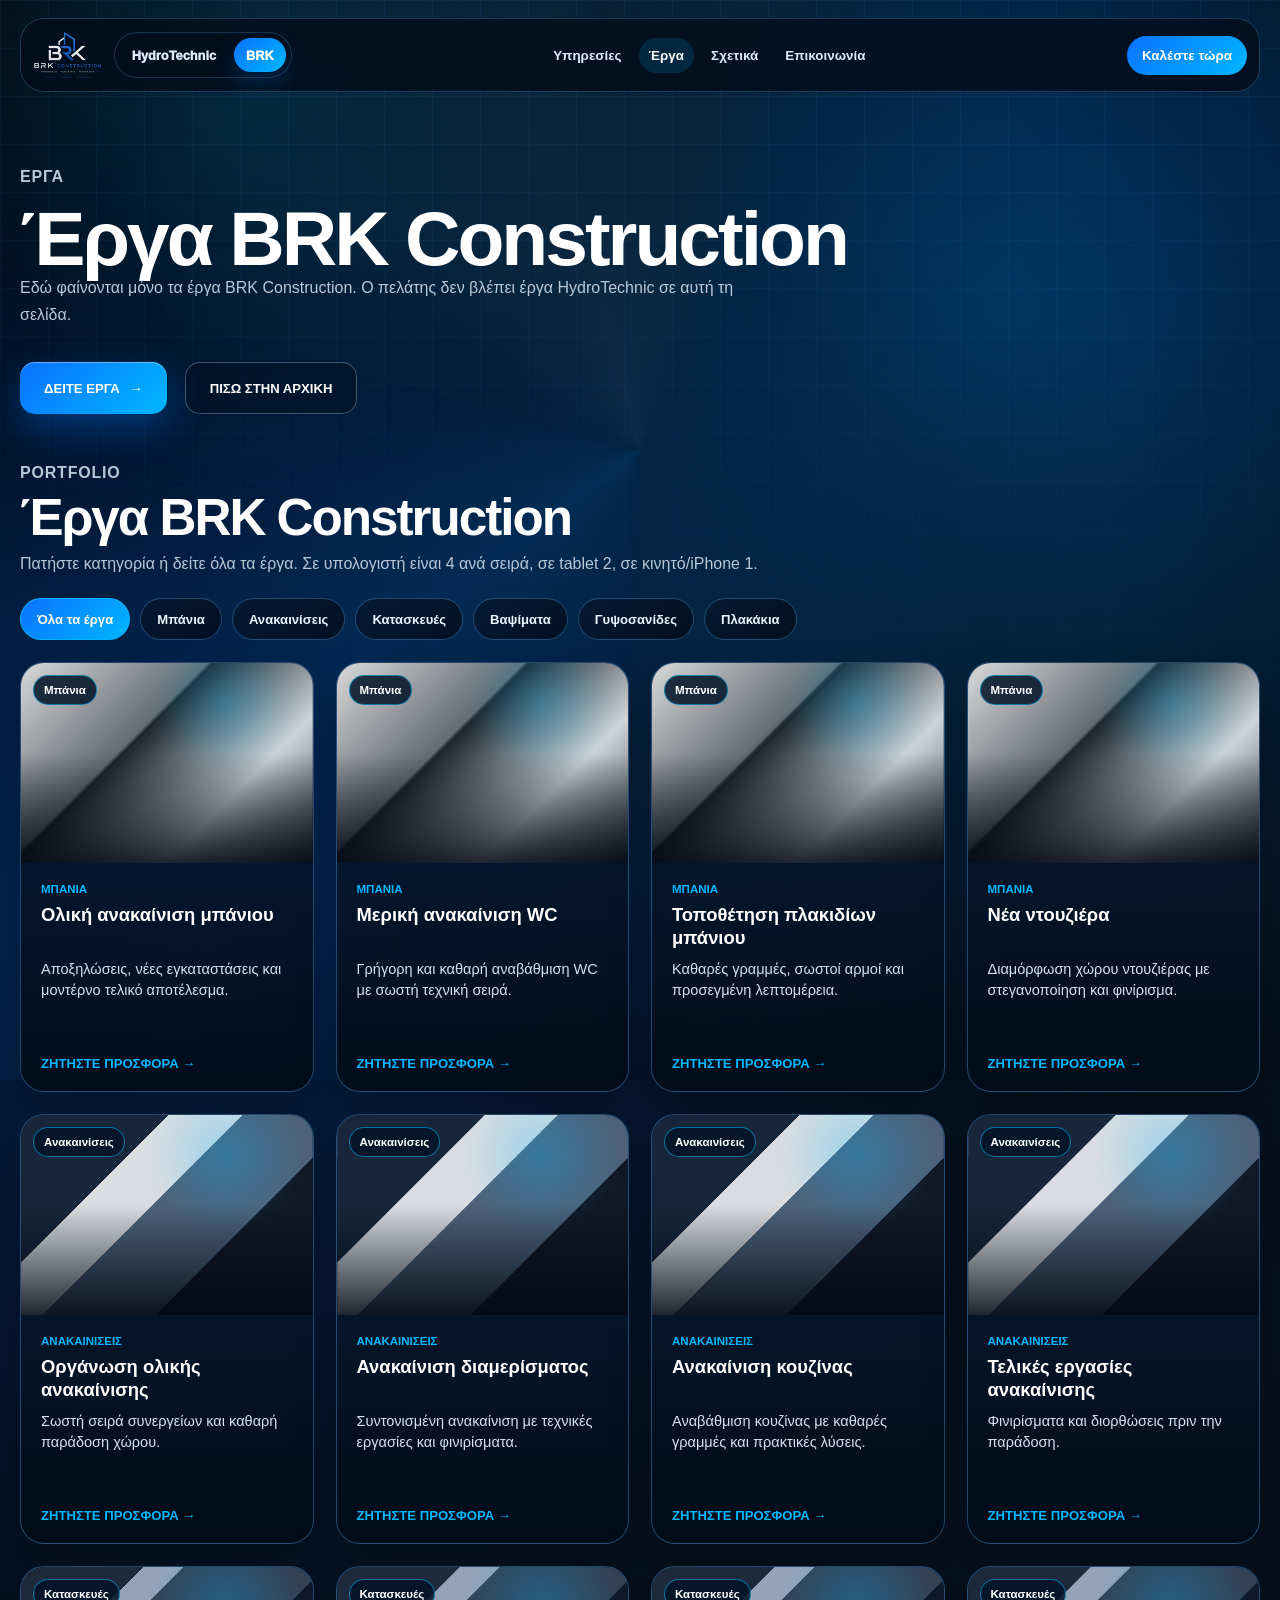
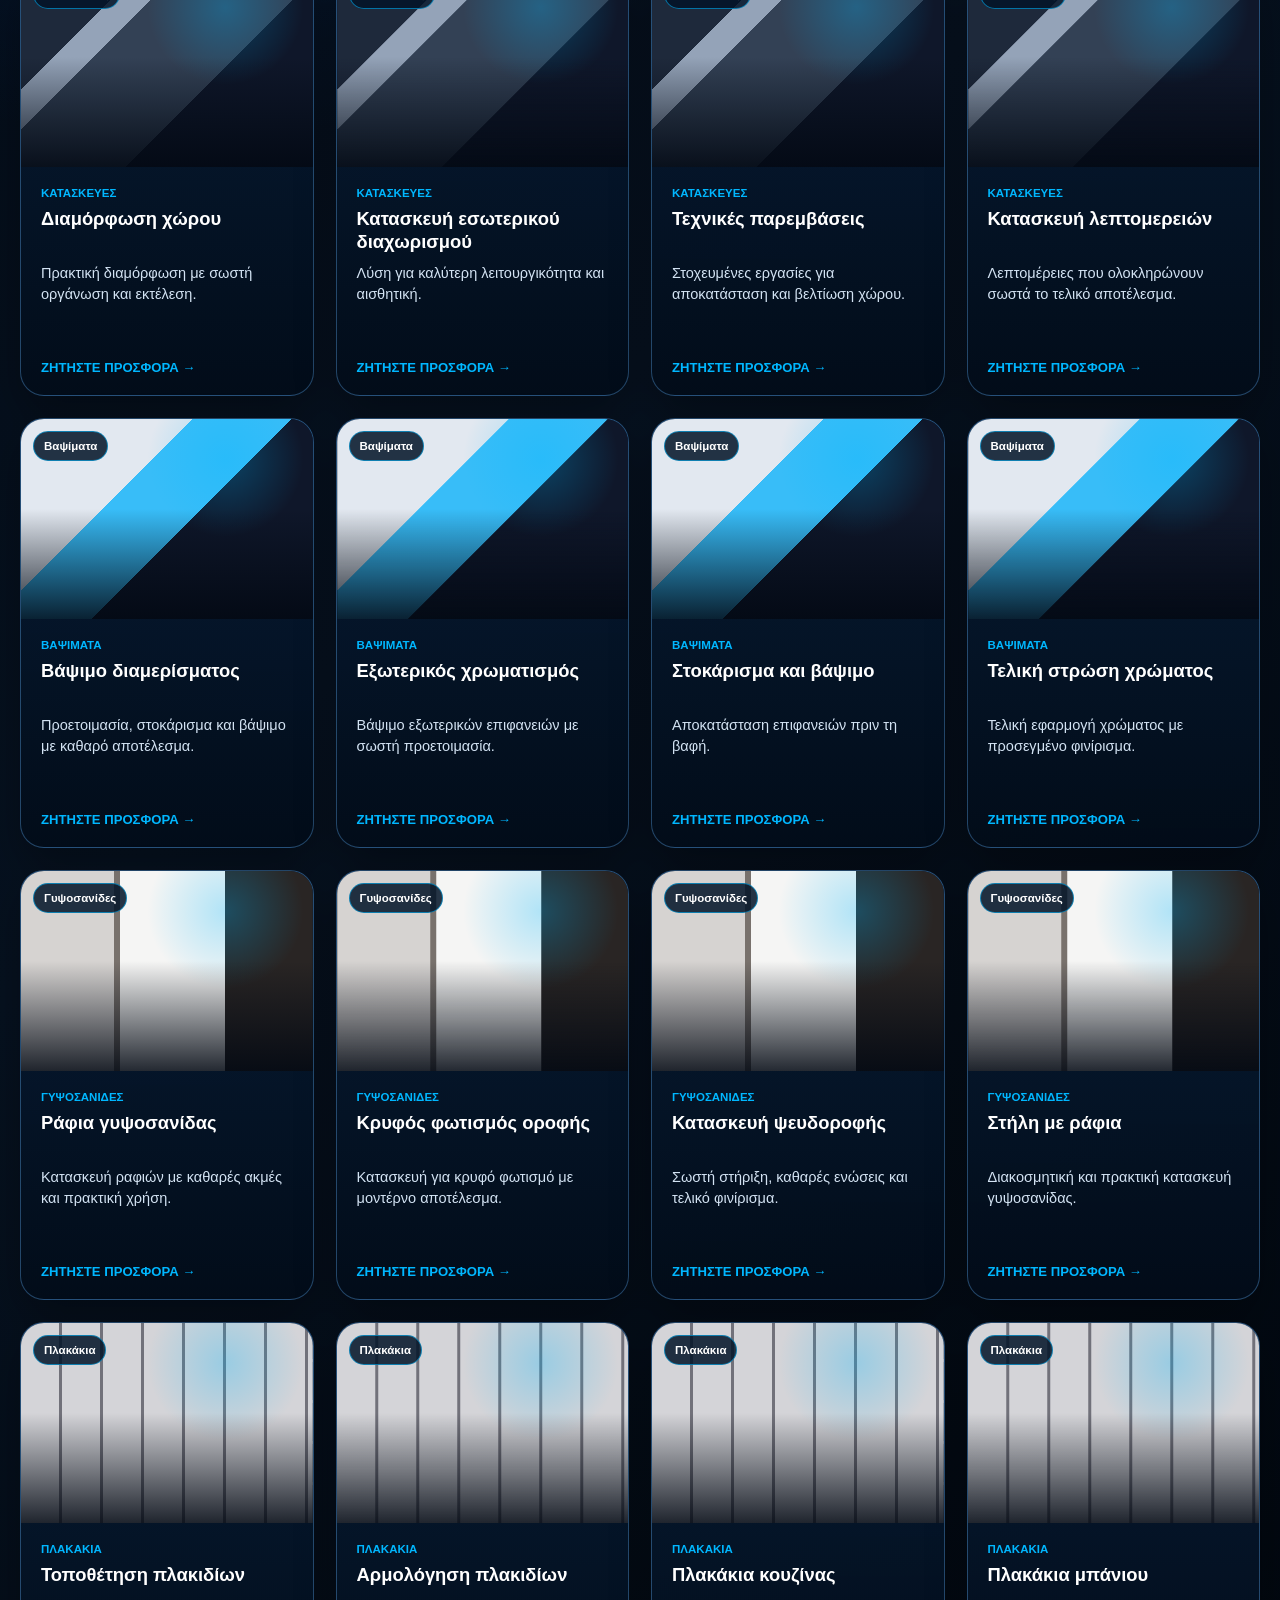
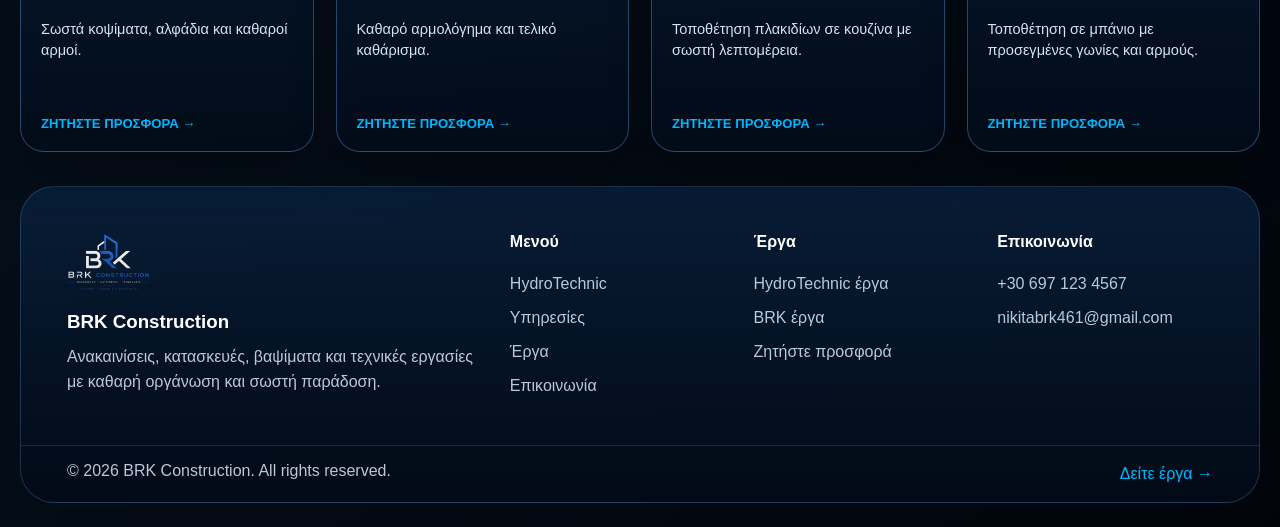
==== commit 94f1fc7f: "Add files via upload" ====
--- a/brk-projects.html
+++ b/brk-projects.html
@@ -3,991 +3,305 @@
 <head>
   <meta charset="UTF-8" />
   <meta name="viewport" content="width=device-width, initial-scale=1.0" />
-  <meta name="theme-color" content="#020812" />
-  <title>BRK Construction | Έργα</title>
-  <meta name="description" content="Όλα τα έργα της BRK Construction: ανακαινίσεις, κατασκευές, βαψίματα, γυψοσανίδες, σοβατίσματα και τεχνικές εργασίες." />
-  <link rel="preload" href="styles.css" as="style" />
+  <title>Έργα BRK Construction</title>
+  <meta name="description" content="Εδώ φαίνονται μόνο τα έργα BRK Construction. Ο πελάτης δεν βλέπει έργα HydroTechnic σε αυτή τη σελίδα." />
   <link rel="stylesheet" href="styles.css" />
-  <link rel="preload" href="assets/hydrotechnic-logo-transparent.png" as="image" />
-  <link rel="preload" href="assets/brk-construction-logo-transparent.png" as="image" />
 </head>
 <body>
-
-  <a href="#all-brk-projects" class="skip-link">Μετάβαση στο περιεχόμενο</a>
-  <div class="noise"></div>
-  <canvas class="shader-canvas" id="shaderCanvas" aria-hidden="true"></canvas>
-  <div class="cursor-glow" id="cursorGlow"></div>
-  <div class="mouse-ring" id="mouseRing" aria-hidden="true"></div>
-
-  <header class="header">
-    <nav class="nav">
-      <div class="brand-switch">
-        <button class="brand-button" id="brandSwitch" aria-label="Επιλογή εταιρείας" aria-expanded="false" aria-controls="brandDropdown">
-          <img src="assets/brk-construction-logo-transparent.png" alt="BRK Construction logo" />
-          <span>BRK Construction</span>
-          <b>⌄</b>
-        </button>
-        <div class="brand-dropdown" id="brandDropdown">
-          <a href="brk.html">
-            <img src="assets/brk-construction-logo-transparent.png" alt="BRK Construction logo" />
-            <span>BRK Construction</span>
-          </a>
-          <a href="index.html">
-            <img src="assets/hydrotechnic-logo-transparent.png" alt="HydroTechnic logo" />
-            <span>HydroTechnic</span>
-          </a>
-        </div>
-      </div>
-
-      <button class="menu-btn" id="menuBtn" aria-label="Άνοιγμα μενού">
-        <span></span><span></span><span></span>
-      </button>
-
-      <ul class="nav-menu" id="navMenu">
-        <li><a href="brk.html">Αρχική</a></li>
-        <li><a href="brk.html#brk-services">Υπηρεσίες</a></li>
-        <li><a href="brk-projects.html" class="active">Έργα</a></li>
-        <li><a href="brk.html#brk-about">Σχετικά</a></li>
-        <li><a href="brk.html#brk-contact">Επικοινωνία</a></li>
-        <li><a href="index.html">HydroTechnic</a></li>
-      </ul>
+  <header class="clean-header">
+    <div class="brand-duo" aria-label="Επιλογή εταιρείας">
+      <img src="assets/brk-construction-logo-transparent.png" alt="HydroTechnic logo" />
+      <div class="brand-duo-options">
+        <a class="brand-duo-option" href="index.html#home">HydroTechnic</a>
+        <a class="brand-duo-option active" href="brk.html#brk-home">BRK</a>
+      </div>
+    </div>
+    <nav class="clean-nav">
+      <a href="brk.html#brk-services">Υπηρεσίες</a>
+      <a href="brk-projects.html" class="active">Έργα</a>
+      <a href="brk.html#brk-about">Σχετικά</a>
+      <a href="brk.html#brk-contact">Επικοινωνία</a>
     </nav>
+    <a class="clean-call" href="tel:+306971234567">Καλέστε τώρα</a>
   </header>
-
-  <main id="all-brk-projects">
-    <section class="all-projects-hero section-shell reveal">
-      <p class="small-title">BRK CONSTRUCTION PROJECTS</p>
-      <h1>Όλα τα Έργα BRK Construction</h1>
-      <p>Εδώ μπαίνουν όλες οι ανακαινίσεις, κατασκευές, τεχνικές εργασίες, βαψίματα, γυψοσανίδες και ολοκληρωμένα έργα.</p>
+  <main>
+    <section class="clean-hero">
+      <p class="small-title">ΕΡΓΑ</p>
+      <h1>Έργα BRK Construction</h1>
+      <p>Εδώ φαίνονται μόνο τα έργα BRK Construction. Ο πελάτης δεν βλέπει έργα HydroTechnic σε αυτή τη σελίδα.</p>
       <div class="hero-actions">
-        <a href="#brk-project-list" class="btn primary">Δείτε όλα τα έργα <span>→</span></a>
-        <a href="brk.html" class="btn secondary">Πίσω στη BRK</a>
-
-        <article class="project-card filter-item" data-category="painting">
-          <div class="project-img solar"><span class="date">BRK</span></div>
-          <div class="project-content">
-            <p>Βαψίματα</p>
-            <h3>Βάψιμο Διαμερίσματος</h3>
-            <span>Προεργασία, στοκάρισμα, αστάρωμα και τελικό χρώμα σε όλους τους χώρους.</span>
-            <a href="brk.html#brk-contact">Ζητήστε προσφορά →</a>
-          </div>
-        </article>
-
-        <article class="project-card filter-item" data-category="drywall construction">
-          <div class="project-img heating"><span class="date">BRK</span></div>
-          <div class="project-content">
-            <p>Γυψοσανίδες</p>
-            <h3>Κατασκευή Ραφιών Γυψοσανίδας</h3>
-            <span>Σκελετός, κλείσιμο, στοκάρισμα και προετοιμασία για τελικό βάψιμο.</span>
-            <a href="brk.html#brk-contact">Ζητήστε προσφορά →</a>
-          </div>
-        </article>
-
-        <article class="project-card filter-item" data-category="plaster construction">
-          <div class="project-img pipes"><span class="date">BRK</span></div>
-          <div class="project-content">
-            <p>Σοβατίσματα</p>
-            <h3>Σοβάτισμα Εσωτερικού Τοίχου</h3>
-            <span>Αποκατάσταση επιφάνειας, γωνιόκρανα και σωστή προετοιμασία βαφής.</span>
-            <a href="brk.html#brk-contact">Ζητήστε προσφορά →</a>
-          </div>
-        </article>
-
-        <article class="project-card filter-item" data-category="tiles bathrooms">
-          <div class="project-img bathroom"><span class="date">BRK</span></div>
-          <div class="project-content">
-            <p>Πλακάκια</p>
-            <h3>Τοποθέτηση Πλακιδίων Μπάνιου</h3>
-            <span>Αλφάδιασμα, κοψίματα, αρμοί και καθαρή τελική εικόνα.</span>
-            <a href="brk.html#brk-contact">Ζητήστε προσφορά →</a>
-          </div>
-        </article>
-
-        <article class="project-card filter-item" data-category="renovations bathrooms">
-          <div class="project-img bathroom"><span class="date">BRK</span></div>
-          <div class="project-content">
-            <p>Μπάνια</p>
-            <h3>Μερική Ανακαίνιση Μπάνιου</h3>
-            <span>Αποξήλωση, νέα υλικά, σωστές τελικές εργασίες και καθαρή παράδοση.</span>
-            <a href="brk.html#brk-contact">Ζητήστε προσφορά →</a>
-          </div>
-        </article>
-
-        <article class="project-card filter-item" data-category="construction">
-          <div class="project-img pipes"><span class="date">BRK</span></div>
-          <div class="project-content">
-            <p>Κατασκευές</p>
-            <h3>Διαμόρφωση Επαγγελματικού Χώρου</h3>
-            <span>Οργάνωση εργασιών, τεχνικές παρεμβάσεις και τελική λειτουργική διαμόρφωση.</span>
-            <a href="brk.html#brk-contact">Ζητήστε προσφορά →</a>
-          </div>
-        </article>
-
-        <article class="project-card filter-item" data-category="painting plaster">
-          <div class="project-img solar"><span class="date">BRK</span></div>
-          <div class="project-content">
-            <p>Βαψίματα</p>
-            <h3>Εξωτερικός Χρωματισμός</h3>
-            <span>Καθαρισμός, αστάρι και ανθεκτικό χρώμα για εξωτερική επιφάνεια.</span>
-            <a href="brk.html#brk-contact">Ζητήστε προσφορά →</a>
-          </div>
-        </article>
-
-        <article class="project-card filter-item" data-category="drywall renovations">
-          <div class="project-img heating"><span class="date">BRK</span></div>
-          <div class="project-content">
-            <p>Γυψοσανίδες</p>
-            <h3>Κρυφός Φωτισμός Οροφής</h3>
-            <span>Κατασκευή λεπτομέρειας με κρυφό φωτισμό και τελικό φινίρισμα.</span>
-            <a href="brk.html#brk-contact">Ζητήστε προσφορά →</a>
-          </div>
-        </article>
-
-        <article class="project-card filter-item" data-category="construction plaster">
-          <div class="project-img pipes"><span class="date">BRK</span></div>
-          <div class="project-content">
-            <p>Μερεμέτια</p>
-            <h3>Αποκατάσταση Τοιχοποιίας</h3>
-            <span>Κλείσιμο φθορών, σοβάς, στοκάρισμα και προετοιμασία τελικής βαφής.</span>
-            <a href="brk.html#brk-contact">Ζητήστε προσφορά →</a>
-          </div>
-        </article>
-
-        <article class="project-card filter-item" data-category="renovations construction">
-          <div class="project-img bathroom"><span class="date">BRK</span></div>
-          <div class="project-content">
-            <p>Ανακαινίσεις</p>
-            <h3>Οργάνωση Ολικής Ανακαίνισης</h3>
-            <span>Σειρά εργασιών, συνεργεία, υλικά και τελικός έλεγχος πριν την παράδοση.</span>
-            <a href="brk.html#brk-contact">Ζητήστε προσφορά →</a>
-          </div>
-        </article>
-
+        <a href="#projects-list" class="btn primary">Δείτε έργα <span>→</span></a>
+        <a href="brk.html#brk-projects" class="btn secondary">Πίσω στην αρχική</a>
       </div>
     </section>
-
-    <section id="brk-project-list" class="projects section-shell reveal">
-<div class="fp-blog">
+    <section id="projects-list" class="clean-section">
+      <div class="clean-projects" data-mode="archive">
         <div class="section-head">
           <div>
-            <p class="small-title">BRK ΕΡΓΑ</p>
+            <p class="small-title">PORTFOLIO</p>
             <h2>Έργα BRK Construction</h2>
-            <p>Δείτε ανακαινίσεις, κατασκευές και τεχνικές εργασίες με καθαρή παρουσίαση, σωστά φίλτρα και επαγγελματική διάταξη.</p>
+            <p>Πατήστε κατηγορία ή δείτε όλα τα έργα. Σε υπολογιστή είναι 4 ανά σειρά, σε tablet 2, σε κινητό/iPhone 1.</p>
           </div>
         </div>
-
-        <div class="fp-filters" aria-label="Φίλτρα έργων">
-        <button class="fp-filter active" type="button" data-filter="all">Όλα</button>
-        <button class="fp-filter" type="button" data-filter="bathrooms">Μπάνια</button>
-        <button class="fp-filter" type="button" data-filter="renovation">Ανακαινίσεις</button>
-        <button class="fp-filter" type="button" data-filter="construction">Κατασκευές</button>
-        <button class="fp-filter" type="button" data-filter="painting">Βαψίματα</button>
-        <button class="fp-filter" type="button" data-filter="drywall">Γυψοσανίδες</button>
-        <button class="fp-filter" type="button" data-filter="plaster">Σοβατίσματα</button>
-        <button class="fp-filter" type="button" data-filter="tiles">Πλακάκια</button>
-        </div>
-
-        <div class="fp-grid fp-archive-grid">
-        <article class="fp-card" data-category="bathrooms">
-          <div class="fp-img fp-bathroom">
-            <img src="assets/projects/sample-bathroom-project.svg" alt="Δείγμα έργου BRK Construction" />
-            <span class="fp-date">BRK</span>
-          </div>
-          <div class="fp-content">
-            <p>Μπάνια</p>
-            <h3>Ολική ανακαίνιση μπάνιου</h3>
-            <span>Οργανωμένη κατασκευαστική εργασία με καθαρό φινίρισμα και επαγγελματική παράδοση.</span>
-            <a href="brk.html#brk-contact">Δείτε το έργο →</a>
-          </div>
-        </article>
-        <article class="fp-card" data-category="bathrooms">
-          <div class="fp-img fp-bathroom">
-            <span class="fp-date">BRK</span>
-          </div>
-          <div class="fp-content">
-            <p>Μπάνια</p>
-            <h3>Μερική ανακαίνιση WC</h3>
-            <span>Οργανωμένη κατασκευαστική εργασία με καθαρό φινίρισμα και επαγγελματική παράδοση.</span>
-            <a href="brk.html#brk-contact">Δείτε το έργο →</a>
-          </div>
-        </article>
-        <article class="fp-card" data-category="bathrooms">
-          <div class="fp-img fp-bathroom">
-            <span class="fp-date">BRK</span>
-          </div>
-          <div class="fp-content">
-            <p>Μπάνια</p>
-            <h3>Τοποθέτηση πλακιδίων μπάνιου</h3>
-            <span>Οργανωμένη κατασκευαστική εργασία με καθαρό φινίρισμα και επαγγελματική παράδοση.</span>
-            <a href="brk.html#brk-contact">Δείτε το έργο →</a>
-          </div>
-        </article>
-        <article class="fp-card" data-category="bathrooms">
-          <div class="fp-img fp-bathroom">
-            <span class="fp-date">BRK</span>
-          </div>
-          <div class="fp-content">
-            <p>Μπάνια</p>
-            <h3>Νέα ντουζιέρα</h3>
-            <span>Οργανωμένη κατασκευαστική εργασία με καθαρό φινίρισμα και επαγγελματική παράδοση.</span>
-            <a href="brk.html#brk-contact">Δείτε το έργο →</a>
-          </div>
-        </article>
-        <article class="fp-card" data-category="bathrooms">
-          <div class="fp-img fp-bathroom">
-            <span class="fp-date">BRK</span>
-          </div>
-          <div class="fp-content">
-            <p>Μπάνια</p>
-            <h3>Αλλαγή ειδών υγιεινής</h3>
-            <span>Οργανωμένη κατασκευαστική εργασία με καθαρό φινίρισμα και επαγγελματική παράδοση.</span>
-            <a href="brk.html#brk-contact">Δείτε το έργο →</a>
-          </div>
-        </article>
-        <article class="fp-card" data-category="bathrooms">
-          <div class="fp-img fp-bathroom">
-            <span class="fp-date">BRK</span>
-          </div>
-          <div class="fp-content">
-            <p>Μπάνια</p>
-            <h3>Στεγανοποίηση μπάνιου</h3>
-            <span>Οργανωμένη κατασκευαστική εργασία με καθαρό φινίρισμα και επαγγελματική παράδοση.</span>
-            <a href="brk.html#brk-contact">Δείτε το έργο →</a>
-          </div>
-        </article>
-        <article class="fp-card" data-category="bathrooms">
-          <div class="fp-img fp-bathroom">
-            <span class="fp-date">BRK</span>
-          </div>
-          <div class="fp-content">
-            <p>Μπάνια</p>
-            <h3>Επένδυση τοίχων</h3>
-            <span>Οργανωμένη κατασκευαστική εργασία με καθαρό φινίρισμα και επαγγελματική παράδοση.</span>
-            <a href="brk.html#brk-contact">Δείτε το έργο →</a>
-          </div>
-        </article>
-        <article class="fp-card" data-category="bathrooms">
-          <div class="fp-img fp-bathroom">
-            <span class="fp-date">BRK</span>
-          </div>
-          <div class="fp-content">
-            <p>Μπάνια</p>
-            <h3>Τελικό φινίρισμα μπάνιου</h3>
-            <span>Οργανωμένη κατασκευαστική εργασία με καθαρό φινίρισμα και επαγγελματική παράδοση.</span>
-            <a href="brk.html#brk-contact">Δείτε το έργο →</a>
-          </div>
-        </article>
-        <article class="fp-card" data-category="bathrooms">
-          <div class="fp-img fp-bathroom">
-            <span class="fp-date">BRK</span>
-          </div>
-          <div class="fp-content">
-            <p>Μπάνια</p>
-            <h3>Διαμόρφωση μικρού WC</h3>
-            <span>Οργανωμένη κατασκευαστική εργασία με καθαρό φινίρισμα και επαγγελματική παράδοση.</span>
-            <a href="brk.html#brk-contact">Δείτε το έργο →</a>
-          </div>
-        </article>
-        <article class="fp-card" data-category="bathrooms">
-          <div class="fp-img fp-bathroom">
-            <span class="fp-date">BRK</span>
-          </div>
-          <div class="fp-content">
-            <p>Μπάνια</p>
-            <h3>Παράδοση μπάνιου</h3>
-            <span>Οργανωμένη κατασκευαστική εργασία με καθαρό φινίρισμα και επαγγελματική παράδοση.</span>
-            <a href="brk.html#brk-contact">Δείτε το έργο →</a>
-          </div>
-        </article>
-        <article class="fp-card" data-category="renovation">
-          <div class="fp-img fp-renovation">
-            <span class="fp-date">BRK</span>
-          </div>
-          <div class="fp-content">
-            <p>Ανακαινίσεις</p>
-            <h3>Οργάνωση ολικής ανακαίνισης</h3>
-            <span>Οργανωμένη κατασκευαστική εργασία με καθαρό φινίρισμα και επαγγελματική παράδοση.</span>
-            <a href="brk.html#brk-contact">Δείτε το έργο →</a>
-          </div>
-        </article>
-        <article class="fp-card" data-category="renovation">
-          <div class="fp-img fp-renovation">
-            <span class="fp-date">BRK</span>
-          </div>
-          <div class="fp-content">
-            <p>Ανακαινίσεις</p>
-            <h3>Ανακαίνιση διαμερίσματος</h3>
-            <span>Οργανωμένη κατασκευαστική εργασία με καθαρό φινίρισμα και επαγγελματική παράδοση.</span>
-            <a href="brk.html#brk-contact">Δείτε το έργο →</a>
-          </div>
-        </article>
-        <article class="fp-card" data-category="renovation">
-          <div class="fp-img fp-renovation">
-            <span class="fp-date">BRK</span>
-          </div>
-          <div class="fp-content">
-            <p>Ανακαινίσεις</p>
-            <h3>Μερική αναβάθμιση χώρου</h3>
-            <span>Οργανωμένη κατασκευαστική εργασία με καθαρό φινίρισμα και επαγγελματική παράδοση.</span>
-            <a href="brk.html#brk-contact">Δείτε το έργο →</a>
-          </div>
-        </article>
-        <article class="fp-card" data-category="renovation">
-          <div class="fp-img fp-renovation">
-            <span class="fp-date">BRK</span>
-          </div>
-          <div class="fp-content">
-            <p>Ανακαινίσεις</p>
-            <h3>Αποξηλώσεις και νέα υλικά</h3>
-            <span>Οργανωμένη κατασκευαστική εργασία με καθαρό φινίρισμα και επαγγελματική παράδοση.</span>
-            <a href="brk.html#brk-contact">Δείτε το έργο →</a>
-          </div>
-        </article>
-        <article class="fp-card" data-category="renovation">
-          <div class="fp-img fp-renovation">
-            <span class="fp-date">BRK</span>
-          </div>
-          <div class="fp-content">
-            <p>Ανακαινίσεις</p>
-            <h3>Ανακαίνιση κουζίνας</h3>
-            <span>Οργανωμένη κατασκευαστική εργασία με καθαρό φινίρισμα και επαγγελματική παράδοση.</span>
-            <a href="brk.html#brk-contact">Δείτε το έργο →</a>
-          </div>
-        </article>
-        <article class="fp-card" data-category="renovation">
-          <div class="fp-img fp-renovation">
-            <span class="fp-date">BRK</span>
-          </div>
-          <div class="fp-content">
-            <p>Ανακαινίσεις</p>
-            <h3>Τελικές κατασκευαστικές εργασίες</h3>
-            <span>Οργανωμένη κατασκευαστική εργασία με καθαρό φινίρισμα και επαγγελματική παράδοση.</span>
-            <a href="brk.html#brk-contact">Δείτε το έργο →</a>
-          </div>
-        </article>
-        <article class="fp-card" data-category="renovation">
-          <div class="fp-img fp-renovation">
-            <span class="fp-date">BRK</span>
-          </div>
-          <div class="fp-content">
-            <p>Ανακαινίσεις</p>
-            <h3>Συντονισμός συνεργείων</h3>
-            <span>Οργανωμένη κατασκευαστική εργασία με καθαρό φινίρισμα και επαγγελματική παράδοση.</span>
-            <a href="brk.html#brk-contact">Δείτε το έργο →</a>
-          </div>
-        </article>
-        <article class="fp-card" data-category="renovation">
-          <div class="fp-img fp-renovation">
-            <span class="fp-date">BRK</span>
-          </div>
-          <div class="fp-content">
-            <p>Ανακαινίσεις</p>
-            <h3>Ανακαίνιση επαγγελματικού χώρου</h3>
-            <span>Οργανωμένη κατασκευαστική εργασία με καθαρό φινίρισμα και επαγγελματική παράδοση.</span>
-            <a href="brk.html#brk-contact">Δείτε το έργο →</a>
-          </div>
-        </article>
-        <article class="fp-card" data-category="renovation">
-          <div class="fp-img fp-renovation">
-            <span class="fp-date">BRK</span>
-          </div>
-          <div class="fp-content">
-            <p>Ανακαινίσεις</p>
-            <h3>Αναβάθμιση εσωτερικών χώρων</h3>
-            <span>Οργανωμένη κατασκευαστική εργασία με καθαρό φινίρισμα και επαγγελματική παράδοση.</span>
-            <a href="brk.html#brk-contact">Δείτε το έργο →</a>
-          </div>
-        </article>
-        <article class="fp-card" data-category="renovation">
-          <div class="fp-img fp-renovation">
-            <span class="fp-date">BRK</span>
-          </div>
-          <div class="fp-content">
-            <p>Ανακαινίσεις</p>
-            <h3>Παράδοση ανακαίνισης</h3>
-            <span>Οργανωμένη κατασκευαστική εργασία με καθαρό φινίρισμα και επαγγελματική παράδοση.</span>
-            <a href="brk.html#brk-contact">Δείτε το έργο →</a>
-          </div>
-        </article>
-        <article class="fp-card" data-category="construction">
-          <div class="fp-img fp-construction">
-            <span class="fp-date">BRK</span>
-          </div>
-          <div class="fp-content">
-            <p>Κατασκευές</p>
-            <h3>Διαμόρφωση χώρου</h3>
-            <span>Οργανωμένη κατασκευαστική εργασία με καθαρό φινίρισμα και επαγγελματική παράδοση.</span>
-            <a href="brk.html#brk-contact">Δείτε το έργο →</a>
-          </div>
-        </article>
-        <article class="fp-card" data-category="construction">
-          <div class="fp-img fp-construction">
-            <span class="fp-date">BRK</span>
-          </div>
-          <div class="fp-content">
-            <p>Κατασκευές</p>
-            <h3>Κατασκευή εσωτερικού διαχωρισμού</h3>
-            <span>Οργανωμένη κατασκευαστική εργασία με καθαρό φινίρισμα και επαγγελματική παράδοση.</span>
-            <a href="brk.html#brk-contact">Δείτε το έργο →</a>
-          </div>
-        </article>
-        <article class="fp-card" data-category="construction">
-          <div class="fp-img fp-construction">
-            <span class="fp-date">BRK</span>
-          </div>
-          <div class="fp-content">
-            <p>Κατασκευές</p>
-            <h3>Τεχνικές παρεμβάσεις</h3>
-            <span>Οργανωμένη κατασκευαστική εργασία με καθαρό φινίρισμα και επαγγελματική παράδοση.</span>
-            <a href="brk.html#brk-contact">Δείτε το έργο →</a>
-          </div>
-        </article>
-        <article class="fp-card" data-category="construction">
-          <div class="fp-img fp-construction">
-            <span class="fp-date">BRK</span>
-          </div>
-          <div class="fp-content">
-            <p>Κατασκευές</p>
-            <h3>Κατασκευή λεπτομερειών</h3>
-            <span>Οργανωμένη κατασκευαστική εργασία με καθαρό φινίρισμα και επαγγελματική παράδοση.</span>
-            <a href="brk.html#brk-contact">Δείτε το έργο →</a>
-          </div>
-        </article>
-        <article class="fp-card" data-category="construction">
-          <div class="fp-img fp-construction">
-            <span class="fp-date">BRK</span>
-          </div>
-          <div class="fp-content">
-            <p>Κατασκευές</p>
-            <h3>Επισκευή τοιχοποιίας</h3>
-            <span>Οργανωμένη κατασκευαστική εργασία με καθαρό φινίρισμα και επαγγελματική παράδοση.</span>
-            <a href="brk.html#brk-contact">Δείτε το έργο →</a>
-          </div>
-        </article>
-        <article class="fp-card" data-category="construction">
-          <div class="fp-img fp-construction">
-            <span class="fp-date">BRK</span>
-          </div>
-          <div class="fp-content">
-            <p>Κατασκευές</p>
-            <h3>Διαμόρφωση εισόδου</h3>
-            <span>Οργανωμένη κατασκευαστική εργασία με καθαρό φινίρισμα και επαγγελματική παράδοση.</span>
-            <a href="brk.html#brk-contact">Δείτε το έργο →</a>
-          </div>
-        </article>
-        <article class="fp-card" data-category="construction">
-          <div class="fp-img fp-construction">
-            <span class="fp-date">BRK</span>
-          </div>
-          <div class="fp-content">
-            <p>Κατασκευές</p>
-            <h3>Κατασκευή ραφιών</h3>
-            <span>Οργανωμένη κατασκευαστική εργασία με καθαρό φινίρισμα και επαγγελματική παράδοση.</span>
-            <a href="brk.html#brk-contact">Δείτε το έργο →</a>
-          </div>
-        </article>
-        <article class="fp-card" data-category="construction">
-          <div class="fp-img fp-construction">
-            <span class="fp-date">BRK</span>
-          </div>
-          <div class="fp-content">
-            <p>Κατασκευές</p>
-            <h3>Εξωτερική κατασκευή</h3>
-            <span>Οργανωμένη κατασκευαστική εργασία με καθαρό φινίρισμα και επαγγελματική παράδοση.</span>
-            <a href="brk.html#brk-contact">Δείτε το έργο →</a>
-          </div>
-        </article>
-        <article class="fp-card" data-category="construction">
-          <div class="fp-img fp-construction">
-            <span class="fp-date">BRK</span>
-          </div>
-          <div class="fp-content">
-            <p>Κατασκευές</p>
-            <h3>Οργάνωση εργασιών</h3>
-            <span>Οργανωμένη κατασκευαστική εργασία με καθαρό φινίρισμα και επαγγελματική παράδοση.</span>
-            <a href="brk.html#brk-contact">Δείτε το έργο →</a>
-          </div>
-        </article>
-        <article class="fp-card" data-category="construction">
-          <div class="fp-img fp-construction">
-            <span class="fp-date">BRK</span>
-          </div>
-          <div class="fp-content">
-            <p>Κατασκευές</p>
-            <h3>Τελική παράδοση κατασκευής</h3>
-            <span>Οργανωμένη κατασκευαστική εργασία με καθαρό φινίρισμα και επαγγελματική παράδοση.</span>
-            <a href="brk.html#brk-contact">Δείτε το έργο →</a>
-          </div>
-        </article>
-        <article class="fp-card" data-category="painting">
-          <div class="fp-img fp-painting">
-            <span class="fp-date">BRK</span>
-          </div>
-          <div class="fp-content">
-            <p>Βαψίματα</p>
-            <h3>Βάψιμο διαμερίσματος</h3>
-            <span>Οργανωμένη κατασκευαστική εργασία με καθαρό φινίρισμα και επαγγελματική παράδοση.</span>
-            <a href="brk.html#brk-contact">Δείτε το έργο →</a>
-          </div>
-        </article>
-        <article class="fp-card" data-category="painting">
-          <div class="fp-img fp-painting">
-            <span class="fp-date">BRK</span>
-          </div>
-          <div class="fp-content">
-            <p>Βαψίματα</p>
-            <h3>Εξωτερικός χρωματισμός</h3>
-            <span>Οργανωμένη κατασκευαστική εργασία με καθαρό φινίρισμα και επαγγελματική παράδοση.</span>
-            <a href="brk.html#brk-contact">Δείτε το έργο →</a>
-          </div>
-        </article>
-        <article class="fp-card" data-category="painting">
-          <div class="fp-img fp-painting">
-            <span class="fp-date">BRK</span>
-          </div>
-          <div class="fp-content">
-            <p>Βαψίματα</p>
-            <h3>Στοκάρισμα και βάψιμο</h3>
-            <span>Οργανωμένη κατασκευαστική εργασία με καθαρό φινίρισμα και επαγγελματική παράδοση.</span>
-            <a href="brk.html#brk-contact">Δείτε το έργο →</a>
-          </div>
-        </article>
-        <article class="fp-card" data-category="painting">
-          <div class="fp-img fp-painting">
-            <span class="fp-date">BRK</span>
-          </div>
-          <div class="fp-content">
-            <p>Βαψίματα</p>
-            <h3>Βάψιμο οροφής</h3>
-            <span>Οργανωμένη κατασκευαστική εργασία με καθαρό φινίρισμα και επαγγελματική παράδοση.</span>
-            <a href="brk.html#brk-contact">Δείτε το έργο →</a>
-          </div>
-        </article>
-        <article class="fp-card" data-category="painting">
-          <div class="fp-img fp-painting">
-            <span class="fp-date">BRK</span>
-          </div>
-          <div class="fp-content">
-            <p>Βαψίματα</p>
-            <h3>Βάψιμο μπάνιου</h3>
-            <span>Οργανωμένη κατασκευαστική εργασία με καθαρό φινίρισμα και επαγγελματική παράδοση.</span>
-            <a href="brk.html#brk-contact">Δείτε το έργο →</a>
-          </div>
-        </article>
-        <article class="fp-card" data-category="painting">
-          <div class="fp-img fp-painting">
-            <span class="fp-date">BRK</span>
-          </div>
-          <div class="fp-content">
-            <p>Βαψίματα</p>
-            <h3>Αστάρωμα επιφανειών</h3>
-            <span>Οργανωμένη κατασκευαστική εργασία με καθαρό φινίρισμα και επαγγελματική παράδοση.</span>
-            <a href="brk.html#brk-contact">Δείτε το έργο →</a>
-          </div>
-        </article>
-        <article class="fp-card" data-category="painting">
-          <div class="fp-img fp-painting">
-            <span class="fp-date">BRK</span>
-          </div>
-          <div class="fp-content">
-            <p>Βαψίματα</p>
-            <h3>Ανανέωση εσωτερικών τοίχων</h3>
-            <span>Οργανωμένη κατασκευαστική εργασία με καθαρό φινίρισμα και επαγγελματική παράδοση.</span>
-            <a href="brk.html#brk-contact">Δείτε το έργο →</a>
-          </div>
-        </article>
-        <article class="fp-card" data-category="painting">
-          <div class="fp-img fp-painting">
-            <span class="fp-date">BRK</span>
-          </div>
-          <div class="fp-content">
-            <p>Βαψίματα</p>
-            <h3>Βάψιμο εισόδου</h3>
-            <span>Οργανωμένη κατασκευαστική εργασία με καθαρό φινίρισμα και επαγγελματική παράδοση.</span>
-            <a href="brk.html#brk-contact">Δείτε το έργο →</a>
-          </div>
-        </article>
-        <article class="fp-card" data-category="painting">
-          <div class="fp-img fp-painting">
-            <span class="fp-date">BRK</span>
-          </div>
-          <div class="fp-content">
-            <p>Βαψίματα</p>
-            <h3>Τελική στρώση χρώματος</h3>
-            <span>Οργανωμένη κατασκευαστική εργασία με καθαρό φινίρισμα και επαγγελματική παράδοση.</span>
-            <a href="brk.html#brk-contact">Δείτε το έργο →</a>
-          </div>
-        </article>
-        <article class="fp-card" data-category="painting">
-          <div class="fp-img fp-painting">
-            <span class="fp-date">BRK</span>
-          </div>
-          <div class="fp-content">
-            <p>Βαψίματα</p>
-            <h3>Παράδοση βαψίματος</h3>
-            <span>Οργανωμένη κατασκευαστική εργασία με καθαρό φινίρισμα και επαγγελματική παράδοση.</span>
-            <a href="brk.html#brk-contact">Δείτε το έργο →</a>
-          </div>
-        </article>
-        <article class="fp-card" data-category="drywall">
-          <div class="fp-img fp-drywall">
-            <span class="fp-date">BRK</span>
-          </div>
-          <div class="fp-content">
-            <p>Γυψοσανίδες</p>
-            <h3>Ράφια γυψοσανίδας</h3>
-            <span>Οργανωμένη κατασκευαστική εργασία με καθαρό φινίρισμα και επαγγελματική παράδοση.</span>
-            <a href="brk.html#brk-contact">Δείτε το έργο →</a>
-          </div>
-        </article>
-        <article class="fp-card" data-category="drywall">
-          <div class="fp-img fp-drywall">
-            <span class="fp-date">BRK</span>
-          </div>
-          <div class="fp-content">
-            <p>Γυψοσανίδες</p>
-            <h3>Κρυφός φωτισμός οροφής</h3>
-            <span>Οργανωμένη κατασκευαστική εργασία με καθαρό φινίρισμα και επαγγελματική παράδοση.</span>
-            <a href="brk.html#brk-contact">Δείτε το έργο →</a>
-          </div>
-        </article>
-        <article class="fp-card" data-category="drywall">
-          <div class="fp-img fp-drywall">
-            <span class="fp-date">BRK</span>
-          </div>
-          <div class="fp-content">
-            <p>Γυψοσανίδες</p>
-            <h3>Κατασκευή ψευδοροφής</h3>
-            <span>Οργανωμένη κατασκευαστική εργασία με καθαρό φινίρισμα και επαγγελματική παράδοση.</span>
-            <a href="brk.html#brk-contact">Δείτε το έργο →</a>
-          </div>
-        </article>
-        <article class="fp-card" data-category="drywall">
-          <div class="fp-img fp-drywall">
-            <span class="fp-date">BRK</span>
-          </div>
-          <div class="fp-content">
-            <p>Γυψοσανίδες</p>
-            <h3>Επένδυση τοίχου</h3>
-            <span>Οργανωμένη κατασκευαστική εργασία με καθαρό φινίρισμα και επαγγελματική παράδοση.</span>
-            <a href="brk.html#brk-contact">Δείτε το έργο →</a>
-          </div>
-        </article>
-        <article class="fp-card" data-category="drywall">
-          <div class="fp-img fp-drywall">
-            <span class="fp-date">BRK</span>
-          </div>
-          <div class="fp-content">
-            <p>Γυψοσανίδες</p>
-            <h3>Διαχωριστικό γυψοσανίδας</h3>
-            <span>Οργανωμένη κατασκευαστική εργασία με καθαρό φινίρισμα και επαγγελματική παράδοση.</span>
-            <a href="brk.html#brk-contact">Δείτε το έργο →</a>
-          </div>
-        </article>
-        <article class="fp-card" data-category="drywall">
-          <div class="fp-img fp-drywall">
-            <span class="fp-date">BRK</span>
-          </div>
-          <div class="fp-content">
-            <p>Γυψοσανίδες</p>
-            <h3>Στοκάρισμα γυψοσανίδας</h3>
-            <span>Οργανωμένη κατασκευαστική εργασία με καθαρό φινίρισμα και επαγγελματική παράδοση.</span>
-            <a href="brk.html#brk-contact">Δείτε το έργο →</a>
-          </div>
-        </article>
-        <article class="fp-card" data-category="drywall">
-          <div class="fp-img fp-drywall">
-            <span class="fp-date">BRK</span>
-          </div>
-          <div class="fp-content">
-            <p>Γυψοσανίδες</p>
-            <h3>Στήλη με ράφια</h3>
-            <span>Οργανωμένη κατασκευαστική εργασία με καθαρό φινίρισμα και επαγγελματική παράδοση.</span>
-            <a href="brk.html#brk-contact">Δείτε το έργο →</a>
-          </div>
-        </article>
-        <article class="fp-card" data-category="drywall">
-          <div class="fp-img fp-drywall">
-            <span class="fp-date">BRK</span>
-          </div>
-          <div class="fp-content">
-            <p>Γυψοσανίδες</p>
-            <h3>Κατασκευή νησίδας</h3>
-            <span>Οργανωμένη κατασκευαστική εργασία με καθαρό φινίρισμα και επαγγελματική παράδοση.</span>
-            <a href="brk.html#brk-contact">Δείτε το έργο →</a>
-          </div>
-        </article>
-        <article class="fp-card" data-category="drywall">
-          <div class="fp-img fp-drywall">
-            <span class="fp-date">BRK</span>
-          </div>
-          <div class="fp-content">
-            <p>Γυψοσανίδες</p>
-            <h3>Τελικό φινίρισμα</h3>
-            <span>Οργανωμένη κατασκευαστική εργασία με καθαρό φινίρισμα και επαγγελματική παράδοση.</span>
-            <a href="brk.html#brk-contact">Δείτε το έργο →</a>
-          </div>
-        </article>
-        <article class="fp-card" data-category="drywall">
-          <div class="fp-img fp-drywall">
-            <span class="fp-date">BRK</span>
-          </div>
-          <div class="fp-content">
-            <p>Γυψοσανίδες</p>
-            <h3>Παράδοση γυψοσανίδας</h3>
-            <span>Οργανωμένη κατασκευαστική εργασία με καθαρό φινίρισμα και επαγγελματική παράδοση.</span>
-            <a href="brk.html#brk-contact">Δείτε το έργο →</a>
-          </div>
-        </article>
-        <article class="fp-card" data-category="plaster">
-          <div class="fp-img fp-plaster">
-            <span class="fp-date">BRK</span>
-          </div>
-          <div class="fp-content">
-            <p>Σοβατίσματα</p>
-            <h3>Αποκατάσταση τοίχου</h3>
-            <span>Οργανωμένη κατασκευαστική εργασία με καθαρό φινίρισμα και επαγγελματική παράδοση.</span>
-            <a href="brk.html#brk-contact">Δείτε το έργο →</a>
-          </div>
-        </article>
-        <article class="fp-card" data-category="plaster">
-          <div class="fp-img fp-plaster">
-            <span class="fp-date">BRK</span>
-          </div>
-          <div class="fp-content">
-            <p>Σοβατίσματα</p>
-            <h3>Σοβάτισμα εσωτερικού τοίχου</h3>
-            <span>Οργανωμένη κατασκευαστική εργασία με καθαρό φινίρισμα και επαγγελματική παράδοση.</span>
-            <a href="brk.html#brk-contact">Δείτε το έργο →</a>
-          </div>
-        </article>
-        <article class="fp-card" data-category="plaster">
-          <div class="fp-img fp-plaster">
-            <span class="fp-date">BRK</span>
-          </div>
-          <div class="fp-content">
-            <p>Σοβατίσματα</p>
-            <h3>Μερεμέτια τοιχοποιίας</h3>
-            <span>Οργανωμένη κατασκευαστική εργασία με καθαρό φινίρισμα και επαγγελματική παράδοση.</span>
-            <a href="brk.html#brk-contact">Δείτε το έργο →</a>
-          </div>
-        </article>
-        <article class="fp-card" data-category="plaster">
-          <div class="fp-img fp-plaster">
-            <span class="fp-date">BRK</span>
-          </div>
-          <div class="fp-content">
-            <p>Σοβατίσματα</p>
-            <h3>Κλείσιμο φθορών</h3>
-            <span>Οργανωμένη κατασκευαστική εργασία με καθαρό φινίρισμα και επαγγελματική παράδοση.</span>
-            <a href="brk.html#brk-contact">Δείτε το έργο →</a>
-          </div>
-        </article>
-        <article class="fp-card" data-category="plaster">
-          <div class="fp-img fp-plaster">
-            <span class="fp-date">BRK</span>
-          </div>
-          <div class="fp-content">
-            <p>Σοβατίσματα</p>
-            <h3>Γωνιόκρανα και σοβάς</h3>
-            <span>Οργανωμένη κατασκευαστική εργασία με καθαρό φινίρισμα και επαγγελματική παράδοση.</span>
-            <a href="brk.html#brk-contact">Δείτε το έργο →</a>
-          </div>
-        </article>
-        <article class="fp-card" data-category="plaster">
-          <div class="fp-img fp-plaster">
-            <span class="fp-date">BRK</span>
-          </div>
-          <div class="fp-content">
-            <p>Σοβατίσματα</p>
-            <h3>Προετοιμασία βαφής</h3>
-            <span>Οργανωμένη κατασκευαστική εργασία με καθαρό φινίρισμα και επαγγελματική παράδοση.</span>
-            <a href="brk.html#brk-contact">Δείτε το έργο →</a>
-          </div>
-        </article>
-        <article class="fp-card" data-category="plaster">
-          <div class="fp-img fp-plaster">
-            <span class="fp-date">BRK</span>
-          </div>
-          <div class="fp-content">
-            <p>Σοβατίσματα</p>
-            <h3>Αποκατάσταση ρωγμών</h3>
-            <span>Οργανωμένη κατασκευαστική εργασία με καθαρό φινίρισμα και επαγγελματική παράδοση.</span>
-            <a href="brk.html#brk-contact">Δείτε το έργο →</a>
-          </div>
-        </article>
-        <article class="fp-card" data-category="plaster">
-          <div class="fp-img fp-plaster">
-            <span class="fp-date">BRK</span>
-          </div>
-          <div class="fp-content">
-            <p>Σοβατίσματα</p>
-            <h3>Επισκευή σοβάδων</h3>
-            <span>Οργανωμένη κατασκευαστική εργασία με καθαρό φινίρισμα και επαγγελματική παράδοση.</span>
-            <a href="brk.html#brk-contact">Δείτε το έργο →</a>
-          </div>
-        </article>
-        <article class="fp-card" data-category="plaster">
-          <div class="fp-img fp-plaster">
-            <span class="fp-date">BRK</span>
-          </div>
-          <div class="fp-content">
-            <p>Σοβατίσματα</p>
-            <h3>Τελικό τρίψιμο</h3>
-            <span>Οργανωμένη κατασκευαστική εργασία με καθαρό φινίρισμα και επαγγελματική παράδοση.</span>
-            <a href="brk.html#brk-contact">Δείτε το έργο →</a>
-          </div>
-        </article>
-        <article class="fp-card" data-category="plaster">
-          <div class="fp-img fp-plaster">
-            <span class="fp-date">BRK</span>
-          </div>
-          <div class="fp-content">
-            <p>Σοβατίσματα</p>
-            <h3>Παράδοση επιφάνειας</h3>
-            <span>Οργανωμένη κατασκευαστική εργασία με καθαρό φινίρισμα και επαγγελματική παράδοση.</span>
-            <a href="brk.html#brk-contact">Δείτε το έργο →</a>
-          </div>
-        </article>
-        <article class="fp-card" data-category="tiles">
-          <div class="fp-img fp-tiles">
-            <span class="fp-date">BRK</span>
-          </div>
-          <div class="fp-content">
-            <p>Πλακάκια</p>
-            <h3>Τοποθέτηση πλακιδίων</h3>
-            <span>Οργανωμένη κατασκευαστική εργασία με καθαρό φινίρισμα και επαγγελματική παράδοση.</span>
-            <a href="brk.html#brk-contact">Δείτε το έργο →</a>
-          </div>
-        </article>
-        <article class="fp-card" data-category="tiles">
-          <div class="fp-img fp-tiles">
-            <span class="fp-date">BRK</span>
-          </div>
-          <div class="fp-content">
-            <p>Πλακάκια</p>
-            <h3>Αρμολόγηση πλακιδίων</h3>
-            <span>Οργανωμένη κατασκευαστική εργασία με καθαρό φινίρισμα και επαγγελματική παράδοση.</span>
-            <a href="brk.html#brk-contact">Δείτε το έργο →</a>
-          </div>
-        </article>
-        <article class="fp-card" data-category="tiles">
-          <div class="fp-img fp-tiles">
-            <span class="fp-date">BRK</span>
-          </div>
-          <div class="fp-content">
-            <p>Πλακάκια</p>
-            <h3>Πλακάκια μπάνιου</h3>
-            <span>Οργανωμένη κατασκευαστική εργασία με καθαρό φινίρισμα και επαγγελματική παράδοση.</span>
-            <a href="brk.html#brk-contact">Δείτε το έργο →</a>
-          </div>
-        </article>
-        <article class="fp-card" data-category="tiles">
-          <div class="fp-img fp-tiles">
-            <span class="fp-date">BRK</span>
-          </div>
-          <div class="fp-content">
-            <p>Πλακάκια</p>
-            <h3>Πλακάκια κουζίνας</h3>
-            <span>Οργανωμένη κατασκευαστική εργασία με καθαρό φινίρισμα και επαγγελματική παράδοση.</span>
-            <a href="brk.html#brk-contact">Δείτε το έργο →</a>
-          </div>
-        </article>
-        <article class="fp-card" data-category="tiles">
-          <div class="fp-img fp-tiles">
-            <span class="fp-date">BRK</span>
-          </div>
-          <div class="fp-content">
-            <p>Πλακάκια</p>
-            <h3>Κοψίματα και γωνίες</h3>
-            <span>Οργανωμένη κατασκευαστική εργασία με καθαρό φινίρισμα και επαγγελματική παράδοση.</span>
-            <a href="brk.html#brk-contact">Δείτε το έργο →</a>
-          </div>
-        </article>
-        <article class="fp-card" data-category="tiles">
-          <div class="fp-img fp-tiles">
-            <span class="fp-date">BRK</span>
-          </div>
-          <div class="fp-content">
-            <p>Πλακάκια</p>
-            <h3>Τοποθέτηση δαπέδου</h3>
-            <span>Οργανωμένη κατασκευαστική εργασία με καθαρό φινίρισμα και επαγγελματική παράδοση.</span>
-            <a href="brk.html#brk-contact">Δείτε το έργο →</a>
-          </div>
-        </article>
-        <article class="fp-card" data-category="tiles">
-          <div class="fp-img fp-tiles">
-            <span class="fp-date">BRK</span>
-          </div>
-          <div class="fp-content">
-            <p>Πλακάκια</p>
-            <h3>Αφαίρεση παλιών πλακιδίων</h3>
-            <span>Οργανωμένη κατασκευαστική εργασία με καθαρό φινίρισμα και επαγγελματική παράδοση.</span>
-            <a href="brk.html#brk-contact">Δείτε το έργο →</a>
-          </div>
-        </article>
-        <article class="fp-card" data-category="tiles">
-          <div class="fp-img fp-tiles">
-            <span class="fp-date">BRK</span>
-          </div>
-          <div class="fp-content">
-            <p>Πλακάκια</p>
-            <h3>Αλφάδιασμα επιφάνειας</h3>
-            <span>Οργανωμένη κατασκευαστική εργασία με καθαρό φινίρισμα και επαγγελματική παράδοση.</span>
-            <a href="brk.html#brk-contact">Δείτε το έργο →</a>
-          </div>
-        </article>
-        <article class="fp-card" data-category="tiles">
-          <div class="fp-img fp-tiles">
-            <span class="fp-date">BRK</span>
-          </div>
-          <div class="fp-content">
-            <p>Πλακάκια</p>
-            <h3>Τελικός καθαρισμός</h3>
-            <span>Οργανωμένη κατασκευαστική εργασία με καθαρό φινίρισμα και επαγγελματική παράδοση.</span>
-            <a href="brk.html#brk-contact">Δείτε το έργο →</a>
-          </div>
-        </article>
-        <article class="fp-card" data-category="tiles">
-          <div class="fp-img fp-tiles">
-            <span class="fp-date">BRK</span>
-          </div>
-          <div class="fp-content">
-            <p>Πλακάκια</p>
-            <h3>Παράδοση πλακιδίων</h3>
-            <span>Οργανωμένη κατασκευαστική εργασία με καθαρό φινίρισμα και επαγγελματική παράδοση.</span>
-            <a href="brk.html#brk-contact">Δείτε το έργο →</a>
-          </div>
-        </article>
+        <div class="clean-filters"><button class="clean-filter active" type="button" data-filter="all">Όλα τα έργα</button>
+<button class="clean-filter" type="button" data-filter="bathrooms">Μπάνια</button>
+<button class="clean-filter" type="button" data-filter="renovation">Ανακαινίσεις</button>
+<button class="clean-filter" type="button" data-filter="construction">Κατασκευές</button>
+<button class="clean-filter" type="button" data-filter="painting">Βαψίματα</button>
+<button class="clean-filter" type="button" data-filter="drywall">Γυψοσανίδες</button>
+<button class="clean-filter" type="button" data-filter="tiles">Πλακάκια</button></div>
+        <div class="clean-grid clean-archive-grid">
+          <article class="clean-card" data-category="bathrooms">
+      <div class="clean-img bathroom"><span>Μπάνια</span></div>
+      <div class="clean-card-body">
+        <p>Μπάνια</p>
+        <h3>Ολική ανακαίνιση μπάνιου</h3>
+        <span>Αποξηλώσεις, νέες εγκαταστάσεις και μοντέρνο τελικό αποτέλεσμα.</span>
+        <a href="brk.html#brk-contact">Ζητήστε προσφορά →</a>
+      </div>
+    </article>
+<article class="clean-card" data-category="bathrooms">
+      <div class="clean-img bathroom"><span>Μπάνια</span></div>
+      <div class="clean-card-body">
+        <p>Μπάνια</p>
+        <h3>Μερική ανακαίνιση WC</h3>
+        <span>Γρήγορη και καθαρή αναβάθμιση WC με σωστή τεχνική σειρά.</span>
+        <a href="brk.html#brk-contact">Ζητήστε προσφορά →</a>
+      </div>
+    </article>
+<article class="clean-card" data-category="bathrooms">
+      <div class="clean-img bathroom"><span>Μπάνια</span></div>
+      <div class="clean-card-body">
+        <p>Μπάνια</p>
+        <h3>Τοποθέτηση πλακιδίων μπάνιου</h3>
+        <span>Καθαρές γραμμές, σωστοί αρμοί και προσεγμένη λεπτομέρεια.</span>
+        <a href="brk.html#brk-contact">Ζητήστε προσφορά →</a>
+      </div>
+    </article>
+<article class="clean-card" data-category="bathrooms">
+      <div class="clean-img bathroom"><span>Μπάνια</span></div>
+      <div class="clean-card-body">
+        <p>Μπάνια</p>
+        <h3>Νέα ντουζιέρα</h3>
+        <span>Διαμόρφωση χώρου ντουζιέρας με στεγανοποίηση και φινίρισμα.</span>
+        <a href="brk.html#brk-contact">Ζητήστε προσφορά →</a>
+      </div>
+    </article>
+<article class="clean-card" data-category="renovation">
+      <div class="clean-img renovation"><span>Ανακαινίσεις</span></div>
+      <div class="clean-card-body">
+        <p>Ανακαινίσεις</p>
+        <h3>Οργάνωση ολικής ανακαίνισης</h3>
+        <span>Σωστή σειρά συνεργείων και καθαρή παράδοση χώρου.</span>
+        <a href="brk.html#brk-contact">Ζητήστε προσφορά →</a>
+      </div>
+    </article>
+<article class="clean-card" data-category="renovation">
+      <div class="clean-img renovation"><span>Ανακαινίσεις</span></div>
+      <div class="clean-card-body">
+        <p>Ανακαινίσεις</p>
+        <h3>Ανακαίνιση διαμερίσματος</h3>
+        <span>Συντονισμένη ανακαίνιση με τεχνικές εργασίες και φινιρίσματα.</span>
+        <a href="brk.html#brk-contact">Ζητήστε προσφορά →</a>
+      </div>
+    </article>
+<article class="clean-card" data-category="renovation">
+      <div class="clean-img renovation"><span>Ανακαινίσεις</span></div>
+      <div class="clean-card-body">
+        <p>Ανακαινίσεις</p>
+        <h3>Ανακαίνιση κουζίνας</h3>
+        <span>Αναβάθμιση κουζίνας με καθαρές γραμμές και πρακτικές λύσεις.</span>
+        <a href="brk.html#brk-contact">Ζητήστε προσφορά →</a>
+      </div>
+    </article>
+<article class="clean-card" data-category="renovation">
+      <div class="clean-img renovation"><span>Ανακαινίσεις</span></div>
+      <div class="clean-card-body">
+        <p>Ανακαινίσεις</p>
+        <h3>Τελικές εργασίες ανακαίνισης</h3>
+        <span>Φινιρίσματα και διορθώσεις πριν την παράδοση.</span>
+        <a href="brk.html#brk-contact">Ζητήστε προσφορά →</a>
+      </div>
+    </article>
+<article class="clean-card" data-category="construction">
+      <div class="clean-img construction"><span>Κατασκευές</span></div>
+      <div class="clean-card-body">
+        <p>Κατασκευές</p>
+        <h3>Διαμόρφωση χώρου</h3>
+        <span>Πρακτική διαμόρφωση με σωστή οργάνωση και εκτέλεση.</span>
+        <a href="brk.html#brk-contact">Ζητήστε προσφορά →</a>
+      </div>
+    </article>
+<article class="clean-card" data-category="construction">
+      <div class="clean-img construction"><span>Κατασκευές</span></div>
+      <div class="clean-card-body">
+        <p>Κατασκευές</p>
+        <h3>Κατασκευή εσωτερικού διαχωρισμού</h3>
+        <span>Λύση για καλύτερη λειτουργικότητα και αισθητική.</span>
+        <a href="brk.html#brk-contact">Ζητήστε προσφορά →</a>
+      </div>
+    </article>
+<article class="clean-card" data-category="construction">
+      <div class="clean-img construction"><span>Κατασκευές</span></div>
+      <div class="clean-card-body">
+        <p>Κατασκευές</p>
+        <h3>Τεχνικές παρεμβάσεις</h3>
+        <span>Στοχευμένες εργασίες για αποκατάσταση και βελτίωση χώρου.</span>
+        <a href="brk.html#brk-contact">Ζητήστε προσφορά →</a>
+      </div>
+    </article>
+<article class="clean-card" data-category="construction">
+      <div class="clean-img construction"><span>Κατασκευές</span></div>
+      <div class="clean-card-body">
+        <p>Κατασκευές</p>
+        <h3>Κατασκευή λεπτομερειών</h3>
+        <span>Λεπτομέρειες που ολοκληρώνουν σωστά το τελικό αποτέλεσμα.</span>
+        <a href="brk.html#brk-contact">Ζητήστε προσφορά →</a>
+      </div>
+    </article>
+<article class="clean-card" data-category="painting">
+      <div class="clean-img painting"><span>Βαψίματα</span></div>
+      <div class="clean-card-body">
+        <p>Βαψίματα</p>
+        <h3>Βάψιμο διαμερίσματος</h3>
+        <span>Προετοιμασία, στοκάρισμα και βάψιμο με καθαρό αποτέλεσμα.</span>
+        <a href="brk.html#brk-contact">Ζητήστε προσφορά →</a>
+      </div>
+    </article>
+<article class="clean-card" data-category="painting">
+      <div class="clean-img painting"><span>Βαψίματα</span></div>
+      <div class="clean-card-body">
+        <p>Βαψίματα</p>
+        <h3>Εξωτερικός χρωματισμός</h3>
+        <span>Βάψιμο εξωτερικών επιφανειών με σωστή προετοιμασία.</span>
+        <a href="brk.html#brk-contact">Ζητήστε προσφορά →</a>
+      </div>
+    </article>
+<article class="clean-card" data-category="painting">
+      <div class="clean-img painting"><span>Βαψίματα</span></div>
+      <div class="clean-card-body">
+        <p>Βαψίματα</p>
+        <h3>Στοκάρισμα και βάψιμο</h3>
+        <span>Αποκατάσταση επιφανειών πριν τη βαφή.</span>
+        <a href="brk.html#brk-contact">Ζητήστε προσφορά →</a>
+      </div>
+    </article>
+<article class="clean-card" data-category="painting">
+      <div class="clean-img painting"><span>Βαψίματα</span></div>
+      <div class="clean-card-body">
+        <p>Βαψίματα</p>
+        <h3>Τελική στρώση χρώματος</h3>
+        <span>Τελική εφαρμογή χρώματος με προσεγμένο φινίρισμα.</span>
+        <a href="brk.html#brk-contact">Ζητήστε προσφορά →</a>
+      </div>
+    </article>
+<article class="clean-card" data-category="drywall">
+      <div class="clean-img drywall"><span>Γυψοσανίδες</span></div>
+      <div class="clean-card-body">
+        <p>Γυψοσανίδες</p>
+        <h3>Ράφια γυψοσανίδας</h3>
+        <span>Κατασκευή ραφιών με καθαρές ακμές και πρακτική χρήση.</span>
+        <a href="brk.html#brk-contact">Ζητήστε προσφορά →</a>
+      </div>
+    </article>
+<article class="clean-card" data-category="drywall">
+      <div class="clean-img drywall"><span>Γυψοσανίδες</span></div>
+      <div class="clean-card-body">
+        <p>Γυψοσανίδες</p>
+        <h3>Κρυφός φωτισμός οροφής</h3>
+        <span>Κατασκευή για κρυφό φωτισμό με μοντέρνο αποτέλεσμα.</span>
+        <a href="brk.html#brk-contact">Ζητήστε προσφορά →</a>
+      </div>
+    </article>
+<article class="clean-card" data-category="drywall">
+      <div class="clean-img drywall"><span>Γυψοσανίδες</span></div>
+      <div class="clean-card-body">
+        <p>Γυψοσανίδες</p>
+        <h3>Κατασκευή ψευδοροφής</h3>
+        <span>Σωστή στήριξη, καθαρές ενώσεις και τελικό φινίρισμα.</span>
+        <a href="brk.html#brk-contact">Ζητήστε προσφορά →</a>
+      </div>
+    </article>
+<article class="clean-card" data-category="drywall">
+      <div class="clean-img drywall"><span>Γυψοσανίδες</span></div>
+      <div class="clean-card-body">
+        <p>Γυψοσανίδες</p>
+        <h3>Στήλη με ράφια</h3>
+        <span>Διακοσμητική και πρακτική κατασκευή γυψοσανίδας.</span>
+        <a href="brk.html#brk-contact">Ζητήστε προσφορά →</a>
+      </div>
+    </article>
+<article class="clean-card" data-category="tiles">
+      <div class="clean-img tiles"><span>Πλακάκια</span></div>
+      <div class="clean-card-body">
+        <p>Πλακάκια</p>
+        <h3>Τοποθέτηση πλακιδίων</h3>
+        <span>Σωστά κοψίματα, αλφάδια και καθαροί αρμοί.</span>
+        <a href="brk.html#brk-contact">Ζητήστε προσφορά →</a>
+      </div>
+    </article>
+<article class="clean-card" data-category="tiles">
+      <div class="clean-img tiles"><span>Πλακάκια</span></div>
+      <div class="clean-card-body">
+        <p>Πλακάκια</p>
+        <h3>Αρμολόγηση πλακιδίων</h3>
+        <span>Καθαρό αρμολόγημα και τελικό καθάρισμα.</span>
+        <a href="brk.html#brk-contact">Ζητήστε προσφορά →</a>
+      </div>
+    </article>
+<article class="clean-card" data-category="tiles">
+      <div class="clean-img tiles"><span>Πλακάκια</span></div>
+      <div class="clean-card-body">
+        <p>Πλακάκια</p>
+        <h3>Πλακάκια κουζίνας</h3>
+        <span>Τοποθέτηση πλακιδίων σε κουζίνα με σωστή λεπτομέρεια.</span>
+        <a href="brk.html#brk-contact">Ζητήστε προσφορά →</a>
+      </div>
+    </article>
+<article class="clean-card" data-category="tiles">
+      <div class="clean-img tiles"><span>Πλακάκια</span></div>
+      <div class="clean-card-body">
+        <p>Πλακάκια</p>
+        <h3>Πλακάκια μπάνιου</h3>
+        <span>Τοποθέτηση σε μπάνιο με προσεγμένες γωνίες και αρμούς.</span>
+        <a href="brk.html#brk-contact">Ζητήστε προσφορά →</a>
+      </div>
+    </article>
         </div>
       </div>
     </section>
   </main>
-
-  <footer class="footer section-shell">
-    <div>
-      <img src="assets/brk-construction-logo-transparent.png" alt="BRK Construction logo" />
-      <p>Ανακαινίσεις, κατασκευές και τεχνικά έργα με ποιότητα, συνέπεια και εμπιστοσύνη.</p>
+  <footer class="clean-footer">
+    <div class="clean-footer-inner">
+      <div class="clean-footer-brand">
+        <img src="assets/brk-construction-logo-transparent.png" alt="HydroTechnic logo" />
+        <h3>BRK Construction</h3>
+        <p>Ανακαινίσεις, κατασκευές, βαψίματα και τεχνικές εργασίες με καθαρή οργάνωση και σωστή παράδοση.</p>
+      </div>
+      <div class="clean-footer-col">
+        <h4>Μενού</h4>
+        <a href="index.html#home">HydroTechnic</a>
+        <a href="index.html#services">Υπηρεσίες</a>
+        <a href="brk-projects.html">Έργα</a>
+        <a href="brk.html#brk-contact">Επικοινωνία</a>
+      </div>
+      <div class="clean-footer-col">
+        <h4>Έργα</h4>
+        <a href="hydrotechnic-projects.html">HydroTechnic έργα</a>
+        <a href="brk-projects.html">BRK έργα</a>
+        <a href="brk.html#brk-contact">Ζητήστε προσφορά</a>
+      </div>
+      <div class="clean-footer-col">
+        <h4>Επικοινωνία</h4>
+        <a href="tel:+306971234567">+30 697 123 4567</a>
+        <a href="mailto:nikitabrk461@gmail.com">nikitabrk461@gmail.com</a>
+      </div>
     </div>
-
-    <div>
-      <h4>BRK σύνδεσμοι</h4>
-      <a href="brk.html">Αρχική</a>
-      <a href="brk.html#brk-services">Υπηρεσίες</a>
-      <a href="brk-projects.html">Έργα</a>
-      <a href="brk.html#brk-contact">Επικοινωνία</a>
-    </div>
-
-    <div>
-      <h4>Άλλη εταιρεία</h4>
-      <a href="index.html">HydroTechnic</a>
-    </div>
-
-    <div>
-      <p>© 2026 BRK Construction.<br>All rights reserved.</p>
+    <div class="clean-footer-bottom">
+      <span>© 2026 BRK Construction. All rights reserved.</span>
+      <a href="brk-projects.html">Δείτε έργα →</a>
     </div>
   </footer>
-
-  <script src="script.js" defer></script>
+  <script src="projects-clean.js"></script>
 </body>
-</html>
+</html>
--- a/styles.css
+++ b/styles.css
@@ -2568,25 +2568,38 @@
   overflow: hidden;
 }
 
-/* ===== FINAL SAME PAGE PROJECT FILTERS ===== */
-/* Only the project blog uses fp-* classes. The rest of the site stays unchanged. */
-
-.fp-blog,
-.fp-blog * {
-  box-sizing: border-box;
+/* ===== MOBILE WORKING FINAL PROJECT FIX ===== */
+/* This version does NOT hide all cards by default. Mobile/iPhone always shows projects. */
+
+html, body {
+  max-width: 100% !important;
+  overflow-x: hidden !important;
+}
+
+.fp-blog, .fp-blog * {
+  box-sizing: border-box !important;
 }
 
 .fp-blog {
-  width: 100%;
+  width: 100% !important;
+  overflow: visible !important;
+}
+
+.fp-blog .section-head {
+  margin-bottom: 22px !important;
+}
+
+.fp-blog .section-head p:not(.small-title) {
+  max-width: 820px !important;
+  color: #b8c7d8 !important;
+  line-height: 1.6 !important;
 }
 
 .fp-filters {
   display: flex !important;
   flex-wrap: wrap !important;
   gap: 10px !important;
-  margin: 0 0 26px !important;
-  position: relative !important;
-  z-index: 4 !important;
+  margin: 0 0 22px !important;
 }
 
 .fp-filter {
@@ -2598,66 +2611,90 @@
   color: #e9f6ff !important;
   font-weight: 900 !important;
   font-size: .82rem !important;
-  letter-spacing: .2px !important;
   cursor: pointer !important;
   display: inline-flex !important;
   align-items: center !important;
   justify-content: center !important;
-  transition: transform .18s ease, border-color .18s ease, background .18s ease, box-shadow .18s ease !important;
-}
-
-.fp-filter:hover,
-.fp-filter.active {
+  -webkit-tap-highlight-color: transparent !important;
+}
+
+.fp-filter.active,
+.fp-filter:hover {
   color: #fff !important;
   border-color: rgba(0,183,255,.9) !important;
   background: linear-gradient(135deg, #0a72ff, #00b7ff) !important;
-  box-shadow: 0 12px 30px rgba(0,120,255,.28), inset 0 1px 0 rgba(255,255,255,.28) !important;
-  transform: translateY(-2px) !important;
-}
-
-.fp-grid {
+}
+
+/* HOME: native horizontal slider. It works even if JS fails. */
+.fp-slider-shell {
+  width: 100% !important;
+  overflow: hidden !important;
+}
+
+.fp-preview-grid {
+  display: flex !important;
+  flex-wrap: nowrap !important;
+  gap: 22px !important;
+  overflow-x: auto !important;
+  overflow-y: hidden !important;
+  scroll-snap-type: x mandatory !important;
+  scroll-behavior: smooth !important;
+  -webkit-overflow-scrolling: touch !important;
+  padding-bottom: 8px !important;
+}
+
+.fp-preview-grid::-webkit-scrollbar,
+.fp-filters::-webkit-scrollbar {
+  display: none !important;
+}
+
+.fp-preview-grid .fp-card {
+  flex: 0 0 calc((100% - 66px) / 4) !important;
+  scroll-snap-align: start !important;
+  display: flex !important;
+}
+
+/* ARCHIVE: normal grid, all projects visible. */
+.fp-archive-grid {
   display: grid !important;
+  grid-template-columns: repeat(4, minmax(0, 1fr)) !important;
   gap: 24px !important;
-  align-items: stretch !important;
-  width: 100% !important;
-}
-
-/* Αρχική και σελίδες έργων: 4 εικόνες ανά σειρά σε desktop */
-.fp-preview-grid,
-.fp-archive-grid {
-  grid-template-columns: repeat(4, minmax(0, 1fr)) !important;
+}
+
+.fp-archive-grid .fp-card {
+  display: flex !important;
+}
+
+.fp-card.fp-filtered-out {
+  display: none !important;
 }
 
 .fp-card {
   min-width: 0 !important;
-  min-height: 430px !important;
+  min-height: 438px !important;
   height: 100% !important;
-  display: flex !important;
   flex-direction: column !important;
   overflow: hidden !important;
   border-radius: 24px !important;
   border: 1px solid rgba(99,181,255,.34) !important;
   background: linear-gradient(180deg, rgba(8,31,58,.88), rgba(2,12,25,.92)) !important;
   box-shadow: 0 18px 40px rgba(0,0,0,.28) !important;
-  transition: transform .22s ease, border-color .22s ease, box-shadow .22s ease !important;
-}
-
-.fp-card:hover {
-  transform: translateY(-6px) !important;
-  border-color: rgba(0,183,255,.9) !important;
-  box-shadow: 0 22px 70px rgba(0,116,255,.22) !important;
+  contain: layout paint !important;
 }
 
 .fp-img {
-  height: 198px !important;
-  min-height: 198px !important;
-  flex: 0 0 198px !important;
+  height: 202px !important;
+  min-height: 202px !important;
+  flex: 0 0 202px !important;
   width: 100% !important;
   position: relative !important;
   overflow: hidden !important;
   background-size: cover !important;
   background-position: center center !important;
   background-repeat: no-repeat !important;
+  transform: translateZ(0) !important;
+  backface-visibility: hidden !important;
+  -webkit-backface-visibility: hidden !important;
 }
 
 .fp-img::before {
@@ -2669,23 +2706,7 @@
   z-index: 1 !important;
 }
 
-.fp-img::after {
-  content: "" !important;
-  position: absolute !important;
-  inset: 0 !important;
-  background: linear-gradient(115deg, transparent 0 40%, rgba(255,255,255,.16) 50%, transparent 62%) !important;
-  transform: translateX(-120%) !important;
-  transition: .55s ease !important;
-  z-index: 2 !important;
-}
-
-.fp-card:hover .fp-img::after {
-  transform: translateX(120%) !important;
-}
-
-.fp-img img,
-.fp-img picture,
-.fp-img picture img {
+.fp-img img {
   width: 100% !important;
   height: 100% !important;
   display: block !important;
@@ -2697,7 +2718,7 @@
   position: absolute !important;
   top: 12px !important;
   left: 12px !important;
-  z-index: 3 !important;
+  z-index: 5 !important;
   background: rgba(3,20,40,.86) !important;
   border: 1px solid rgba(0,183,255,.58) !important;
   border-radius: 10px !important;
@@ -2721,9 +2742,7 @@
   text-transform: uppercase !important;
   font-size: .72rem !important;
   font-weight: 900 !important;
-  min-height: 1.15em !important;
   margin-bottom: 8px !important;
-  overflow: hidden !important;
 }
 
 .fp-content h3 {
@@ -2758,146 +2777,12 @@
   font-size: .82rem !important;
 }
 
-.fp-card.is-hidden {
-  display: none !important;
-}
-
-/* Built-in visuals for placeholder project images */
-.fp-bathroom {
-  background-image: linear-gradient(120deg, rgba(0,0,0,.10), rgba(0,0,0,.58)),
-    linear-gradient(135deg, #d9d9d9, #646b72 38%, #1d252c 39%, #cfd4d8 70%, #38424c) !important;
-}
-
-.fp-pipes {
-  background-image: linear-gradient(120deg, rgba(0,0,0,.10), rgba(0,0,0,.56)),
-    repeating-linear-gradient(90deg, #8c9aa6 0 10px, #2c3741 10px 18px, #afb8c0 18px 28px) !important;
-}
-
-.fp-heating {
-  background-image: linear-gradient(120deg, rgba(0,0,0,.10), rgba(0,0,0,.56)),
-    repeating-linear-gradient(90deg, #335d8a 0 14px, #d33b28 14px 20px, #a9b6c3 20px 32px) !important;
-}
-
-.fp-solar {
-  background-image: linear-gradient(120deg, rgba(0,0,0,.10), rgba(0,0,0,.56)),
-    linear-gradient(135deg, #9dc9ef 0 32%, #102c48 33% 70%, #a5b4c2 71%) !important;
-}
-
-.fp-renovation {
-  background-image: linear-gradient(120deg, rgba(0,0,0,.10), rgba(0,0,0,.56)),
-    linear-gradient(135deg, #17263a 0 30%, #d9dde2 30% 45%, #4d627a 45% 68%, #111827 68%) !important;
-}
-
-.fp-construction {
-  background-image: linear-gradient(120deg, rgba(0,0,0,.10), rgba(0,0,0,.56)),
-    linear-gradient(135deg, #1e293b 0 25%, #94a3b8 25% 33%, #334155 33% 62%, #0f172a 62%) !important;
-}
-
-.fp-painting {
-  background-image: linear-gradient(120deg, rgba(0,0,0,.10), rgba(0,0,0,.56)),
-    linear-gradient(135deg, #e2e8f0 0 35%, #38bdf8 35% 55%, #0f172a 55%) !important;
-}
-
-.fp-drywall {
-  background-image: linear-gradient(120deg, rgba(0,0,0,.10), rgba(0,0,0,.56)),
-    linear-gradient(90deg, #d6d3d1 0 32%, #78716c 32% 34%, #f5f5f4 34% 70%, #292524 70%) !important;
-}
-
-.fp-plaster {
-  background-image: linear-gradient(120deg, rgba(0,0,0,.10), rgba(0,0,0,.56)),
-    linear-gradient(135deg, #a8a29e, #57534e 45%, #e7e5e4 46%, #292524) !important;
-}
-
-.fp-tiles {
-  background-image: linear-gradient(120deg, rgba(0,0,0,.10), rgba(0,0,0,.56)),
-    repeating-linear-gradient(90deg, #d4d4d8 0 38px, #71717a 38px 41px),
-    repeating-linear-gradient(0deg, transparent 0 38px, #71717a 38px 41px) !important;
-}
-
-@media (max-width: 1180px) {
-  .fp-preview-grid,
-  .fp-archive-grid {
-    grid-template-columns: repeat(2, minmax(0, 1fr)) !important;
-  }
-}
-
-@media (max-width: 760px), (pointer: coarse) {
-  .fp-preview-grid,
-  .fp-archive-grid,
-  .fp-grid {
-    grid-template-columns: 1fr !important;
-    gap: 14px !important;
-  }
-
-  .fp-card {
-    min-height: 0 !important;
-  }
-
-  .fp-img {
-    height: 210px !important;
-    min-height: 210px !important;
-    flex-basis: 210px !important;
-  }
-
-  .fp-content h3,
-  .fp-content span {
-    min-height: auto !important;
-  }
-
-  .fp-filters {
-    flex-wrap: nowrap !important;
-    overflow-x: auto !important;
-    -webkit-overflow-scrolling: touch !important;
-    padding-bottom: 4px !important;
-  }
-
-  .fp-filter {
-    flex: 0 0 auto !important;
-  }
-}
-
-/* ===== HOME PROJECTS 4 ONLY PATCH ===== */
-/* Αρχικές σελίδες HydroTechnic και BRK: πάντα μέχρι 4 εικόνες. */
-.fp-preview-grid .fp-card:nth-of-type(n + 5) {
-  display: none !important;
-}
-
-/* Στις αρχικές, 4 ανά σειρά σε μεγάλο desktop, 2/2 σε μικρότερο, 1 σε mobile. */
-.fp-preview-grid {
-  grid-template-columns: repeat(4, minmax(0, 1fr)) !important;
-}
-
-@media (max-width: 1180px) {
-  .fp-preview-grid {
-    grid-template-columns: repeat(2, minmax(0, 1fr)) !important;
-  }
-}
-
-@media (max-width: 760px), (pointer: coarse) {
-  .fp-preview-grid {
-    grid-template-columns: 1fr !important;
-  }
-}
-
-/* ===== HOME PROJECT SLIDER 4 PER VIEW PATCH ===== */
-/* Homepage project blogs: categories have 4 cards, but only 4 show at a time. */
-
-.fp-preview-grid .fp-card:nth-of-type(n + 5) {
-  display: flex !important;
-}
-
-/* JS hides slider items with .is-hidden. This must override the old 4-only safeguard. */
-.fp-preview-grid .fp-card.is-hidden,
-.fp-card.is-hidden {
-  display: none !important;
-}
-
 .fp-slider-controls {
   display: flex !important;
   align-items: center !important;
   justify-content: center !important;
   gap: 12px !important;
-  margin-top: 24px !important;
+  margin-top: 18px !important;
 }
 
 .fp-slide-btn {
@@ -2913,18 +2798,8 @@
   display: inline-flex !important;
   align-items: center !important;
   justify-content: center !important;
-  transition: transform .18s ease, opacity .18s ease, border-color .18s ease, background .18s ease !important;
-}
-
-.fp-slide-btn:hover:not(:disabled) {
-  transform: translateY(-2px) !important;
-  border-color: rgba(0,183,255,.9) !important;
-  background: linear-gradient(135deg, #0a72ff, #00b7ff) !important;
-}
-
-.fp-slide-btn:disabled {
-  opacity: .35 !important;
-  cursor: not-allowed !important;
+  -webkit-tap-highlight-color: transparent !important;
+  touch-action: manipulation !important;
 }
 
 .fp-slide-status {
@@ -2932,357 +2807,1216 @@
   text-align: center !important;
   color: #d3e3f3 !important;
   font-weight: 900 !important;
-  font-size: .86rem !important;
-}
-
-/* Hide controls when only one page exists */
-.fp-slider-controls.is-single {
+  font-size: .82rem !important;
+}
+
+/* Remove the BRK hero right photo/card */
+.brk-hero-right {
   display: none !important;
 }
 
-/* ===== FINAL MOBILE POLISH PATCH ===== */
-/* Κάνει το site πιο καθαρό στο κινητό χωρίς να χαλάει desktop/tablet. */
-
-html,
-body {
-  max-width: 100%;
-  overflow-x: hidden;
-}
-
-/* Καλύτερο tap/click feel στα κινητά */
-button,
-a {
-  -webkit-tap-highlight-color: transparent;
-}
-
-/* Project Blog mobile polish */
+.brk-hero {
+  grid-template-columns: 1fr !important;
+}
+
+.brk-hero-left {
+  max-width: 920px !important;
+}
+
+/* Visual placeholders */
+.fp-bathroom { background-image: linear-gradient(120deg, rgba(0,0,0,.10), rgba(0,0,0,.58)), linear-gradient(135deg, #d9d9d9, #646b72 38%, #1d252c 39%, #cfd4d8 70%, #38424c) !important; }
+.fp-pipes { background-image: linear-gradient(120deg, rgba(0,0,0,.10), rgba(0,0,0,.56)), repeating-linear-gradient(90deg, #8c9aa6 0 10px, #2c3741 10px 18px, #afb8c0 18px 28px) !important; }
+.fp-heating { background-image: linear-gradient(120deg, rgba(0,0,0,.10), rgba(0,0,0,.56)), repeating-linear-gradient(90deg, #335d8a 0 14px, #d33b28 14px 20px, #a9b6c3 20px 32px) !important; }
+.fp-solar { background-image: linear-gradient(120deg, rgba(0,0,0,.10), rgba(0,0,0,.56)), linear-gradient(135deg, #9dc9ef 0 32%, #102c48 33% 70%, #a5b4c2 71%) !important; }
+.fp-renovation { background-image: linear-gradient(120deg, rgba(0,0,0,.10), rgba(0,0,0,.56)), linear-gradient(135deg, #17263a 0 30%, #d9dde2 30% 45%, #4d627a 45% 68%, #111827 68%) !important; }
+.fp-construction { background-image: linear-gradient(120deg, rgba(0,0,0,.10), rgba(0,0,0,.56)), linear-gradient(135deg, #1e293b 0 25%, #94a3b8 25% 33%, #334155 33% 62%, #0f172a 62%) !important; }
+.fp-painting { background-image: linear-gradient(120deg, rgba(0,0,0,.10), rgba(0,0,0,.56)), linear-gradient(135deg, #e2e8f0 0 35%, #38bdf8 35% 55%, #0f172a 55%) !important; }
+.fp-drywall { background-image: linear-gradient(120deg, rgba(0,0,0,.10), rgba(0,0,0,.56)), linear-gradient(90deg, #d6d3d1 0 32%, #78716c 32% 34%, #f5f5f4 34% 70%, #292524 70%) !important; }
+.fp-plaster { background-image: linear-gradient(120deg, rgba(0,0,0,.10), rgba(0,0,0,.56)), linear-gradient(135deg, #a8a29e, #57534e 45%, #e7e5e4 46%, #292524) !important; }
+.fp-tiles { background-image: linear-gradient(120deg, rgba(0,0,0,.10), rgba(0,0,0,.56)), repeating-linear-gradient(90deg, #d4d4d8 0 38px, #71717a 38px 41px), repeating-linear-gradient(0deg, transparent 0 38px, #71717a 38px 41px) !important; }
+
+@media (max-width: 1180px) {
+  .fp-preview-grid .fp-card {
+    flex-basis: calc((100% - 22px) / 2) !important;
+  }
+
+  .fp-archive-grid {
+    grid-template-columns: repeat(2, minmax(0, 1fr)) !important;
+  }
+}
+
 @media (max-width: 760px), (pointer: coarse) {
-  .fp-blog {
-    width: 100% !important;
-  }
-
-  .fp-blog .section-head {
-    gap: 14px !important;
-    margin-bottom: 18px !important;
+  .section-shell {
+    width: min(100% - 30px, 1280px) !important;
+  }
+
+  .projects {
+    padding-top: 44px !important;
+    padding-bottom: 52px !important;
   }
 
   .fp-blog .section-head h2 {
-    font-size: clamp(1.85rem, 9vw, 2.65rem) !important;
-    line-height: 1.02 !important;
-    letter-spacing: -1.4px !important;
+    font-size: clamp(1.72rem, 8.4vw, 2.35rem) !important;
+    line-height: 1.05 !important;
+    letter-spacing: -1.05px !important;
   }
 
   .fp-blog .section-head p:not(.small-title) {
-    font-size: .96rem !important;
-    line-height: 1.55 !important;
+    font-size: .93rem !important;
+    line-height: 1.5 !important;
   }
 
   .fp-blog .outline-btn {
     width: 100% !important;
     min-height: 48px !important;
     justify-content: center !important;
-    margin-top: 4px !important;
   }
 
   .fp-filters {
-    width: calc(100% + 32px) !important;
-    margin-left: -16px !important;
-    margin-right: -16px !important;
-    padding: 0 16px 8px !important;
-    display: flex !important;
+    width: calc(100% + 30px) !important;
+    margin-left: -15px !important;
+    margin-right: -15px !important;
+    padding: 0 15px 9px !important;
     flex-wrap: nowrap !important;
     overflow-x: auto !important;
-    overscroll-behavior-inline: contain !important;
-    scroll-snap-type: x proximity !important;
+    overflow-y: hidden !important;
     -webkit-overflow-scrolling: touch !important;
-  }
-
-  .fp-filters::-webkit-scrollbar {
-    display: none !important;
   }
 
   .fp-filter {
     flex: 0 0 auto !important;
-    min-height: 42px !important;
-    padding: 0 15px !important;
-    font-size: .79rem !important;
-    scroll-snap-align: start !important;
     white-space: nowrap !important;
-  }
-
-  .fp-preview-grid,
-  .fp-archive-grid,
-  .fp-grid {
+    font-size: .78rem !important;
+  }
+
+  .fp-preview-grid {
+    gap: 15px !important;
+  }
+
+  .fp-preview-grid .fp-card {
+    flex-basis: 100% !important;
+  }
+
+  .fp-archive-grid {
     grid-template-columns: 1fr !important;
-    gap: 16px !important;
+    gap: 15px !important;
   }
 
   .fp-card {
-    width: 100% !important;
-    max-width: 100% !important;
     min-height: 0 !important;
-    border-radius: 22px !important;
-    transform: none !important;
-  }
-
-  .fp-card:hover {
-    transform: none !important;
+    border-radius: 21px !important;
   }
 
   .fp-img {
-    height: 215px !important;
-    min-height: 215px !important;
-    flex-basis: 215px !important;
-    border-radius: 0 !important;
-  }
-
-  .fp-date {
-    top: 10px !important;
-    left: 10px !important;
-    padding: 7px 9px !important;
-    font-size: .72rem !important;
+    height: 205px !important;
+    min-height: 205px !important;
+    flex-basis: 205px !important;
   }
 
   .fp-content {
-    padding: 18px !important;
-  }
-
-  .fp-content p {
-    font-size: .7rem !important;
-    margin-bottom: 7px !important;
+    padding: 17px !important;
   }
 
   .fp-content h3 {
-    font-size: 1.08rem !important;
-    line-height: 1.28 !important;
+    font-size: 1.06rem !important;
     min-height: auto !important;
-    margin-bottom: 9px !important;
   }
 
   .fp-content span {
-    font-size: .9rem !important;
-    line-height: 1.48 !important;
+    font-size: .89rem !important;
     min-height: auto !important;
-  }
-
-  .fp-content a {
-    margin-top: 18px !important;
-    font-size: .78rem !important;
-  }
-
-  .fp-slider-controls {
-    margin-top: 18px !important;
-    gap: 10px !important;
   }
 
   .fp-slide-btn {
     width: 44px !important;
     height: 44px !important;
-    font-size: 1.65rem !important;
-  }
-
-  .fp-slide-status {
-    min-width: 64px !important;
-    font-size: .82rem !important;
-  }
-}
-
-/* Πολύ μικρά κινητά */
+  }
+}
+
 @media (max-width: 390px) {
   .fp-img {
-    height: 195px !important;
-    min-height: 195px !important;
-    flex-basis: 195px !important;
-  }
-
-  .fp-content {
-    padding: 16px !important;
-  }
-
-  .fp-blog .section-head h2 {
-    font-size: clamp(1.7rem, 9vw, 2.25rem) !important;
-  }
-}
-
-/* ===== FINAL PROFESSIONAL COPY LAYOUT POLISH ===== */
-
-/* Γενικό καθάρισμα κενών σε desktop/tablet/mobile */
-.section-shell {
-  max-width: 1280px !important;
-}
-
-.hero,
-.brk-hero {
-  padding-top: clamp(56px, 6vw, 92px) !important;
-  padding-bottom: clamp(54px, 6vw, 84px) !important;
-}
-
-.hero h1,
-.brk-hero h1 {
-  max-width: 880px !important;
-  letter-spacing: -2.8px !important;
-}
-
-.hero-text,
-.brk-hero-left > p {
-  max-width: 720px !important;
-  line-height: 1.62 !important;
-}
-
-.hero-actions .btn {
-  min-width: 178px !important;
-}
-
-.contact {
-  gap: clamp(22px, 4vw, 46px) !important;
-}
-
-.contact h2 {
+    height: 188px !important;
+    min-height: 188px !important;
+    flex-basis: 188px !important;
+  }
+}
+
+
+/* ===== CLEAN FINAL PROJECTS WORKING SYSTEM ===== */
+/* Τελείως ξεχωριστό σύστημα για έργα. Δεν χρησιμοποιεί παλιές fp classes. */
+
+html, body {
+  max-width: 100% !important;
+  overflow-x: hidden !important;
+}
+
+/* Header */
+.clean-header {
+  width: min(100% - 40px, 1320px) !important;
+  min-height: 74px !important;
+  margin: 18px auto 0 !important;
+  padding: 12px !important;
+  display: flex !important;
+  align-items: center !important;
+  gap: 16px !important;
+  justify-content: space-between !important;
+  border: 1px solid rgba(111,190,255,.25) !important;
+  border-radius: 24px !important;
+  background: rgba(3,14,28,.84) !important;
+  backdrop-filter: blur(16px) !important;
+  -webkit-backdrop-filter: blur(16px) !important;
+  position: sticky !important;
+  top: 14px !important;
+  z-index: 999 !important;
+}
+
+.clean-brand img {
+  display: block !important;
+  height: 54px !important;
+  width: auto !important;
+  max-width: 245px !important;
+  object-fit: contain !important;
+}
+
+.clean-nav {
+  display: flex !important;
+  align-items: center !important;
+  gap: 7px !important;
+  min-width: 0 !important;
+}
+
+.clean-nav a {
+  color: #dcecff !important;
+  padding: 10px 10px !important;
+  border-radius: 999px !important;
+  font-weight: 850 !important;
+  font-size: .84rem !important;
+  text-decoration: none !important;
+  white-space: nowrap !important;
+}
+
+.clean-nav a.active,
+.clean-nav a:hover {
+  background: rgba(0,183,255,.14) !important;
+  color: #fff !important;
+}
+
+.clean-call {
+  border-radius: 999px !important;
+  padding: 12px 15px !important;
+  background: linear-gradient(135deg, #0a72ff, #00b7ff) !important;
+  color: #fff !important;
+  font-weight: 900 !important;
+  font-size: .84rem !important;
+  text-decoration: none !important;
+  white-space: nowrap !important;
+}
+
+/* Project pages hero */
+.clean-hero,
+.clean-section {
+  width: min(100% - 40px, 1320px) !important;
+  margin: 0 auto !important;
+}
+
+.clean-hero {
+  padding: 72px 0 42px !important;
+}
+
+.clean-hero h1 {
+  font-size: clamp(2.8rem, 6vw, 5.8rem) !important;
+  line-height: .95 !important;
+  letter-spacing: -3px !important;
+  max-width: 900px !important;
+}
+
+.clean-hero p {
   max-width: 760px !important;
-}
-
-.contact-panel {
-  align-items: stretch !important;
-}
-
-.contact-panel a {
-  border-radius: 16px !important;
-}
-
-/* Project blocks: πιο premium και καθαρά */
-.fp-blog .section-head {
-  margin-bottom: 24px !important;
-}
-
-.fp-blog .section-head h2 {
+  color: #b9c9d9 !important;
+  line-height: 1.65 !important;
+}
+
+/* Projects */
+.clean-projects,
+.clean-projects * {
+  box-sizing: border-box !important;
+}
+
+.clean-projects {
+  width: 100% !important;
+  overflow: visible !important;
+}
+
+.clean-projects .section-head {
+  margin-bottom: 22px !important;
+}
+
+.clean-projects .section-head p:not(.small-title) {
   max-width: 820px !important;
-}
-
-.fp-blog .section-head p:not(.small-title) {
-  max-width: 760px !important;
   color: #b8c7d8 !important;
   line-height: 1.6 !important;
 }
 
-.fp-grid {
-  margin-top: 2px !important;
-}
-
-.fp-card {
-  contain: layout paint !important;
-}
-
-.fp-card .fp-img img {
+.clean-filters {
+  display: flex !important;
+  flex-wrap: wrap !important;
+  gap: 10px !important;
+  margin: 0 0 22px !important;
+}
+
+.clean-filter {
+  min-height: 42px !important;
+  padding: 0 16px !important;
+  border: 1px solid rgba(96,180,255,.34) !important;
+  border-radius: 999px !important;
+  background: linear-gradient(145deg, rgba(6,23,45,.78), rgba(2,9,20,.74)) !important;
+  color: #e9f6ff !important;
+  font-weight: 900 !important;
+  font-size: .82rem !important;
+  cursor: pointer !important;
+  display: inline-flex !important;
+  align-items: center !important;
+  justify-content: center !important;
+  -webkit-tap-highlight-color: transparent !important;
+}
+
+.clean-filter.active,
+.clean-filter:hover {
+  color: #fff !important;
+  border-color: rgba(0,183,255,.9) !important;
+  background: linear-gradient(135deg, #0a72ff, #00b7ff) !important;
+}
+
+.clean-grid {
+  display: grid !important;
+  grid-template-columns: repeat(4, minmax(0, 1fr)) !important;
+  gap: 22px !important;
+  width: 100% !important;
+}
+
+.clean-card {
+  min-width: 0 !important;
+  min-height: 430px !important;
+  display: flex !important;
+  flex-direction: column !important;
+  overflow: hidden !important;
+  border-radius: 24px !important;
+  border: 1px solid rgba(99,181,255,.34) !important;
+  background: linear-gradient(180deg, rgba(8,31,58,.88), rgba(2,12,25,.92)) !important;
+  box-shadow: 0 18px 40px rgba(0,0,0,.28) !important;
+}
+
+.clean-card.is-hidden {
+  display: none !important;
+}
+
+.clean-img {
+  height: 200px !important;
+  flex: 0 0 200px !important;
+  width: 100% !important;
   position: relative !important;
-  z-index: 0 !important;
-}
-
-.fp-card .fp-img .fp-date {
-  z-index: 5 !important;
-}
-
-/* Τα κουμπιά να μοιάζουν πιο έτοιμα για πελάτη */
-.btn.primary,
-.send-btn {
-  box-shadow: 0 16px 42px rgba(0, 132, 255, .36), inset 0 1px 0 rgba(255,255,255,.28) !important;
-}
-
-/* Desktop spacing */
-@media (min-width: 1181px) {
-  .fp-preview-grid,
-  .fp-archive-grid {
+  overflow: hidden !important;
+  background-size: cover !important;
+  background-position: center !important;
+}
+
+.clean-img::before {
+  content: "" !important;
+  position: absolute !important;
+  inset: 0 !important;
+  background: linear-gradient(to bottom, transparent 45%, rgba(2,8,18,.86)), radial-gradient(circle at 70% 20%, rgba(0,183,255,.28), transparent 30%) !important;
+}
+
+.clean-img span {
+  position: absolute !important;
+  z-index: 2 !important;
+  top: 12px !important;
+  left: 12px !important;
+  background: rgba(3,20,40,.86) !important;
+  border: 1px solid rgba(0,183,255,.58) !important;
+  border-radius: 999px !important;
+  padding: 8px 10px !important;
+  font-weight: 900 !important;
+  font-size: .72rem !important;
+}
+
+.clean-card-body {
+  padding: 20px !important;
+  flex: 1 !important;
+  display: flex !important;
+  flex-direction: column !important;
+}
+
+.clean-card-body p {
+  color: #00b7ff !important;
+  text-transform: uppercase !important;
+  font-size: .72rem !important;
+  font-weight: 900 !important;
+  margin: 0 0 8px !important;
+}
+
+.clean-card-body h3 {
+  color: #fff !important;
+  font-size: 1.15rem !important;
+  line-height: 1.25 !important;
+  margin: 0 0 10px !important;
+  min-height: 2.5em !important;
+}
+
+.clean-card-body span {
+  color: #d3e3f3 !important;
+  font-size: .91rem !important;
+  line-height: 1.45 !important;
+}
+
+.clean-card-body a {
+  margin-top: auto !important;
+  padding-top: 16px !important;
+  color: #00b7ff !important;
+  font-weight: 900 !important;
+  text-transform: uppercase !important;
+  font-size: .82rem !important;
+  text-decoration: none !important;
+}
+
+.bathroom { background-image: linear-gradient(135deg, #d9d9d9, #646b72 38%, #1d252c 39%, #cfd4d8 70%, #38424c) !important; }
+.pipes { background-image: repeating-linear-gradient(90deg, #8c9aa6 0 10px, #2c3741 10px 18px, #afb8c0 18px 28px) !important; }
+.heating { background-image: repeating-linear-gradient(90deg, #335d8a 0 14px, #d33b28 14px 20px, #a9b6c3 20px 32px) !important; }
+.solar { background-image: linear-gradient(135deg, #9dc9ef 0 32%, #102c48 33% 70%, #a5b4c2 71%) !important; }
+.renovation { background-image: linear-gradient(135deg, #17263a 0 30%, #d9dde2 30% 45%, #4d627a 45% 68%, #111827 68%) !important; }
+.construction { background-image: linear-gradient(135deg, #1e293b 0 25%, #94a3b8 25% 33%, #334155 33% 62%, #0f172a 62%) !important; }
+.painting { background-image: linear-gradient(135deg, #e2e8f0 0 35%, #38bdf8 35% 55%, #0f172a 55%) !important; }
+.drywall { background-image: linear-gradient(90deg, #d6d3d1 0 32%, #78716c 32% 34%, #f5f5f4 34% 70%, #292524 70%) !important; }
+.tiles { background-image: repeating-linear-gradient(90deg, #d4d4d8 0 38px, #71717a 38px 41px), repeating-linear-gradient(0deg, transparent 0 38px, #71717a 38px 41px) !important; }
+
+/* Footer */
+.clean-footer {
+  width: min(100% - 40px, 1320px) !important;
+  margin: 34px auto 24px !important;
+  border: 1px solid rgba(111,190,255,.22) !important;
+  border-radius: 34px !important;
+  overflow: hidden !important;
+  background: linear-gradient(180deg, rgba(8,31,58,.9), rgba(2,10,22,.96)) !important;
+}
+
+.clean-footer-inner {
+  padding: clamp(26px, 4vw, 46px) !important;
+  display: grid !important;
+  grid-template-columns: minmax(260px,1.25fr) repeat(3,minmax(150px,.65fr)) !important;
+  gap: 28px !important;
+}
+
+.clean-footer-brand img {
+  height: 58px !important;
+  max-width: 250px !important;
+  width: auto !important;
+  object-fit: contain !important;
+  margin-bottom: 16px !important;
+}
+
+.clean-footer h3,
+.clean-footer h4 {
+  color: #fff !important;
+  margin: 0 0 12px !important;
+}
+
+.clean-footer p,
+.clean-footer a {
+  color: #b9c9d9 !important;
+  line-height: 1.55 !important;
+  text-decoration: none !important;
+}
+
+.clean-footer-col {
+  display: grid !important;
+  align-content: start !important;
+  gap: 9px !important;
+}
+
+.clean-footer-bottom {
+  border-top: 1px solid rgba(111,190,255,.18) !important;
+  padding: 16px clamp(26px,4vw,46px) !important;
+  display: flex !important;
+  justify-content: space-between !important;
+  gap: 16px !important;
+  color: #b9c9d9 !important;
+}
+
+.clean-footer-bottom a {
+  color: #00b7ff !important;
+}
+
+@media (max-width: 1120px) {
+  .clean-header {
+    align-items: flex-start !important;
+    flex-wrap: wrap !important;
+  }
+
+  .clean-nav {
+    order: 3 !important;
+    width: 100% !important;
+    overflow-x: auto !important;
+    -webkit-overflow-scrolling: touch !important;
+  }
+
+  .clean-nav::-webkit-scrollbar {
+    display: none !important;
+  }
+
+  .clean-grid {
+    grid-template-columns: repeat(2, minmax(0,1fr)) !important;
+  }
+
+  .clean-footer-inner {
+    grid-template-columns: 1fr 1fr !important;
+  }
+}
+
+@media (max-width: 760px), (pointer: coarse) {
+  .clean-header {
+    width: min(100% - 24px,1320px) !important;
+    border-radius: 20px !important;
+    top: 10px !important;
+    margin-top: 12px !important;
+    gap: 10px !important;
+  }
+
+  .clean-brand img {
+    height: 44px !important;
+    max-width: 195px !important;
+  }
+
+  .clean-call {
+    width: auto !important;
+    margin-left: auto !important;
+    min-height: 36px !important;
+    padding: 8px 12px !important;
+    font-size: .76rem !important;
+  }
+
+  .clean-nav a {
+    font-size: .78rem !important;
+    padding: 9px 10px !important;
+  }
+
+  .clean-hero,
+  .clean-section {
+    width: min(100% - 28px,1320px) !important;
+  }
+
+  .clean-hero {
+    padding: 52px 0 34px !important;
+  }
+
+  .clean-hero h1 {
+    font-size: clamp(2.3rem, 11vw, 3.6rem) !important;
+    letter-spacing: -1.6px !important;
+  }
+
+  .clean-filters {
+    flex-wrap: nowrap !important;
+    overflow-x: auto !important;
+    margin-left: -14px !important;
+    margin-right: -14px !important;
+    padding: 0 14px 8px !important;
+    -webkit-overflow-scrolling: touch !important;
+  }
+
+  .clean-filters::-webkit-scrollbar {
+    display: none !important;
+  }
+
+  .clean-filter {
+    flex: 0 0 auto !important;
+    white-space: nowrap !important;
+  }
+
+  .clean-grid {
+    grid-template-columns: 1fr !important;
+    gap: 15px !important;
+  }
+
+  .clean-card {
+    min-height: 0 !important;
+    border-radius: 21px !important;
+  }
+
+  .clean-img {
+    height: 200px !important;
+    flex-basis: 200px !important;
+  }
+
+  .clean-card-body h3 {
+    min-height: auto !important;
+  }
+
+  .clean-footer {
+    width: min(100% - 24px,1320px) !important;
+    border-radius: 26px !important;
+  }
+
+  .clean-footer-inner {
+    grid-template-columns: 1fr !important;
+    gap: 22px !important;
+    padding: 26px !important;
+  }
+
+  .clean-footer-brand img {
+    height: 48px !important;
+    max-width: 220px !important;
+  }
+
+  .clean-footer-bottom {
+    flex-direction: column !important;
+    padding: 16px 26px !important;
+  }
+}
+
+@media (max-width: 390px) {
+  .clean-brand img {
+    height: 40px !important;
+    max-width: 175px !important;
+  }
+
+  .clean-call {
+    width: 100% !important;
+    text-align: center !important;
+  }
+
+  .clean-img {
+    height: 185px !important;
+    flex-basis: 185px !important;
+  }
+}
+
+
+/* ===== FINAL ONE CARD HOME SLIDER FIX ===== */
+/* Στην αρχική, στο σημείο Έργα, φαίνεται ΜΙΑ κάρτα κάθε φορά και αλλάζει με δεξιά/αριστερά. */
+
+.clean-projects[data-mode="home"] .clean-grid {
+  display: block !important;
+  width: 100% !important;
+  max-width: 760px !important;
+  margin: 0 auto !important;
+}
+
+.clean-projects[data-mode="home"] .clean-card {
+  width: 100% !important;
+  max-width: 760px !important;
+  margin: 0 auto !important;
+  min-height: 460px !important;
+  animation: cleanSlideFade .22s ease both !important;
+}
+
+.clean-projects[data-mode="home"] .clean-card.is-hidden {
+  display: none !important;
+}
+
+.clean-projects[data-mode="home"] .clean-img {
+  height: 280px !important;
+  flex-basis: 280px !important;
+}
+
+.clean-slider-controls {
+  display: flex !important;
+  align-items: center !important;
+  justify-content: center !important;
+  gap: 12px !important;
+  margin-top: 18px !important;
+}
+
+.clean-slide-btn {
+  width: 46px !important;
+  height: 46px !important;
+  border: 1px solid rgba(96,180,255,.38) !important;
+  border-radius: 999px !important;
+  background: linear-gradient(145deg, rgba(6,23,45,.82), rgba(2,9,20,.78)) !important;
+  color: #fff !important;
+  font-size: 1.8rem !important;
+  line-height: 1 !important;
+  cursor: pointer !important;
+  display: inline-flex !important;
+  align-items: center !important;
+  justify-content: center !important;
+  -webkit-tap-highlight-color: transparent !important;
+  touch-action: manipulation !important;
+}
+
+.clean-slide-btn:disabled {
+  opacity: .35 !important;
+}
+
+.clean-slide-status {
+  min-width: 70px !important;
+  text-align: center !important;
+  color: #d3e3f3 !important;
+  font-weight: 900 !important;
+  font-size: .84rem !important;
+}
+
+@keyframes cleanSlideFade {
+  from { opacity: .4; transform: translateY(8px); }
+  to { opacity: 1; transform: translateY(0); }
+}
+
+@media (max-width: 760px), (pointer: coarse) {
+  .clean-projects[data-mode="home"] .clean-grid,
+  .clean-projects[data-mode="home"] .clean-card {
+    max-width: 100% !important;
+  }
+
+  .clean-projects[data-mode="home"] .clean-card {
+    min-height: 0 !important;
+  }
+
+  .clean-projects[data-mode="home"] .clean-img {
+    height: 220px !important;
+    flex-basis: 220px !important;
+  }
+
+  .clean-slide-btn {
+    width: 44px !important;
+    height: 44px !important;
+  }
+}
+
+@media (max-width: 390px) {
+  .clean-projects[data-mode="home"] .clean-img {
+    height: 190px !important;
+    flex-basis: 190px !important;
+  }
+}
+
+
+/* ===== FINAL BRK HEADER ONLY HYDROTECHNIC OPTION ===== */
+/* Στο BRK δεν υπάρχει πλέον επιλογή BRK Construction στο menu. Υπάρχει μόνο HydroTechnic.
+   Το logo δείχνει και τα δύο: HydroTechnic + BRK Construction. */
+
+.clean-brand.dual-logo {
+  display: flex !important;
+  align-items: center !important;
+  gap: 12px !important;
+  min-width: 0 !important;
+  text-decoration: none !important;
+}
+
+.clean-brand.dual-logo img {
+  height: 48px !important;
+  width: auto !important;
+  max-width: 128px !important;
+  object-fit: contain !important;
+  flex: 0 0 auto !important;
+}
+
+.dual-brand-text {
+  display: grid !important;
+  gap: 2px !important;
+  line-height: 1.05 !important;
+  min-width: 0 !important;
+}
+
+.dual-brand-text strong {
+  color: #fff !important;
+  font-weight: 950 !important;
+  font-size: .98rem !important;
+  white-space: nowrap !important;
+}
+
+.dual-brand-text small {
+  color: #b9c9d9 !important;
+  font-weight: 850 !important;
+  font-size: .76rem !important;
+  white-space: nowrap !important;
+}
+
+@media (max-width: 1120px) {
+  .clean-brand.dual-logo img {
+    height: 44px !important;
+    max-width: 112px !important;
+  }
+
+  .dual-brand-text strong {
+    font-size: .92rem !important;
+  }
+
+  .dual-brand-text small {
+    font-size: .72rem !important;
+  }
+}
+
+@media (max-width: 760px), (pointer: coarse) {
+  .clean-brand.dual-logo {
+    gap: 9px !important;
+  }
+
+  .clean-brand.dual-logo img {
+    height: 38px !important;
+    max-width: 96px !important;
+  }
+
+  .dual-brand-text strong {
+    font-size: .82rem !important;
+  }
+
+  .dual-brand-text small {
+    font-size: .65rem !important;
+  }
+}
+
+@media (max-width: 390px) {
+  .clean-brand.dual-logo img {
+    height: 34px !important;
+    max-width: 84px !important;
+  }
+
+  .dual-brand-text strong {
+    font-size: .76rem !important;
+  }
+
+  .dual-brand-text small {
+    font-size: .6rem !important;
+  }
+}
+
+
+/* ===== FINAL DUAL LOGO BRK HOME 4 WORKS ===== */
+
+/* Top-left logo area with 2 choices: HydroTechnic + BRK */
+.clean-header {
+  align-items: center !important;
+}
+
+.brand-duo {
+  display: flex !important;
+  align-items: center !important;
+  gap: 12px !important;
+  flex: 0 0 auto !important;
+  min-width: 0 !important;
+}
+
+.brand-duo img {
+  height: 46px !important;
+  width: auto !important;
+  max-width: 115px !important;
+  object-fit: contain !important;
+  flex: 0 0 auto !important;
+}
+
+.brand-duo-options {
+  display: flex !important;
+  align-items: center !important;
+  gap: 6px !important;
+  padding: 5px !important;
+  border: 1px solid rgba(111,190,255,.22) !important;
+  border-radius: 999px !important;
+  background: rgba(3,14,28,.62) !important;
+}
+
+.brand-duo-option {
+  min-height: 34px !important;
+  padding: 0 12px !important;
+  display: inline-flex !important;
+  align-items: center !important;
+  justify-content: center !important;
+  border-radius: 999px !important;
+  color: #dcecff !important;
+  font-size: .8rem !important;
+  font-weight: 950 !important;
+  text-decoration: none !important;
+  white-space: nowrap !important;
+}
+
+.brand-duo-option.active,
+.brand-duo-option:hover {
+  background: linear-gradient(135deg, #0a72ff, #00b7ff) !important;
+  color: #fff !important;
+  box-shadow: 0 10px 24px rgba(0,132,255,.2) !important;
+}
+
+/* BRK home hero - cleaner/premium */
+.brk-premium-hero {
+  min-height: 650px !important;
+  padding: 96px 0 72px !important;
+  display: grid !important;
+  grid-template-columns: minmax(0, 1.05fr) minmax(340px, .82fr) !important;
+  align-items: center !important;
+  gap: 44px !important;
+}
+
+.brk-premium-copy h1 {
+  font-size: clamp(3rem, 6.4vw, 6.2rem) !important;
+  line-height: .93 !important;
+  letter-spacing: -4px !important;
+  max-width: 900px !important;
+  margin-bottom: 24px !important;
+}
+
+.brk-premium-copy p:not(.small-title) {
+  color: #b9c9d9 !important;
+  max-width: 780px !important;
+  font-size: 1.05rem !important;
+  line-height: 1.72 !important;
+}
+
+.brk-premium-showcase {
+  position: relative !important;
+  border: 1px solid rgba(111,190,255,.26) !important;
+  border-radius: 34px !important;
+  padding: 18px !important;
+  background:
+    radial-gradient(circle at 80% 0%, rgba(0,183,255,.18), transparent 38%),
+    linear-gradient(180deg, rgba(8,31,58,.9), rgba(2,10,22,.94)) !important;
+  box-shadow: 0 28px 80px rgba(0,0,0,.34) !important;
+  overflow: hidden !important;
+}
+
+.brk-showcase-main {
+  min-height: 320px !important;
+  border-radius: 26px !important;
+  padding: 24px !important;
+  display: grid !important;
+  align-content: end !important;
+  background:
+    linear-gradient(to bottom, transparent 35%, rgba(2,8,18,.88)),
+    linear-gradient(135deg, #dce7f0 0 22%, #53606d 22% 34%, #0d2f50 34% 62%, #00b7ff 62% 64%, #0a1728 64%) !important;
+}
+
+.brk-showcase-main span {
+  width: fit-content !important;
+  padding: 8px 10px !important;
+  border-radius: 999px !important;
+  background: rgba(3,20,40,.82) !important;
+  border: 1px solid rgba(0,183,255,.44) !important;
+  color: #fff !important;
+  font-weight: 950 !important;
+  font-size: .78rem !important;
+  margin-bottom: 12px !important;
+}
+
+.brk-showcase-main strong {
+  color: #fff !important;
+  font-size: 1.7rem !important;
+  line-height: 1.1 !important;
+}
+
+.brk-showcase-main small {
+  color: #d3e3f3 !important;
+  line-height: 1.5 !important;
+  margin-top: 8px !important;
+}
+
+.brk-showcase-row {
+  display: grid !important;
+  grid-template-columns: 1fr 1fr !important;
+  gap: 12px !important;
+  margin-top: 12px !important;
+}
+
+.brk-showcase-row div {
+  padding: 16px !important;
+  border-radius: 18px !important;
+  border: 1px solid rgba(111,190,255,.18) !important;
+  background: rgba(255,255,255,.055) !important;
+}
+
+.brk-showcase-row b {
+  display: block !important;
+  color: #fff !important;
+  font-size: .98rem !important;
+}
+
+.brk-showcase-row small {
+  color: #b9c9d9 !important;
+  display: block !important;
+  margin-top: 5px !important;
+}
+
+/* Home works: 4 cards, not 1. */
+.clean-projects[data-mode="home"] .clean-grid,
+.clean-projects[data-mode="home"] .clean-home-grid {
+  display: grid !important;
+  grid-template-columns: repeat(4, minmax(0, 1fr)) !important;
+  gap: 22px !important;
+  width: 100% !important;
+  max-width: none !important;
+  margin: 0 !important;
+}
+
+.clean-projects[data-mode="home"] .clean-card {
+  width: auto !important;
+  max-width: none !important;
+  min-height: 430px !important;
+  margin: 0 !important;
+  display: flex !important;
+}
+
+.clean-projects[data-mode="home"] .clean-card.is-hidden {
+  display: none !important;
+}
+
+.clean-projects[data-mode="home"] .clean-img {
+  height: 200px !important;
+  flex-basis: 200px !important;
+}
+
+.clean-slider-controls {
+  display: none !important;
+}
+
+@media (max-width: 1120px) {
+  .brand-duo {
+    width: 100% !important;
+    justify-content: space-between !important;
+  }
+
+  .clean-nav {
+    order: 3 !important;
+  }
+
+  .clean-call {
+    order: 2 !important;
+  }
+
+  .brk-premium-hero {
+    grid-template-columns: 1fr !important;
+    min-height: auto !important;
+  }
+
+  .clean-projects[data-mode="home"] .clean-grid,
+  .clean-projects[data-mode="home"] .clean-home-grid {
+    grid-template-columns: repeat(2, minmax(0, 1fr)) !important;
+  }
+}
+
+@media (max-width: 760px), (pointer: coarse) {
+  .brand-duo {
+    align-items: flex-start !important;
+    gap: 8px !important;
+  }
+
+  .brand-duo img {
+    height: 38px !important;
+    max-width: 88px !important;
+  }
+
+  .brand-duo-options {
+    gap: 5px !important;
+    padding: 4px !important;
+    max-width: calc(100vw - 135px) !important;
+    overflow-x: auto !important;
+  }
+
+  .brand-duo-options::-webkit-scrollbar {
+    display: none !important;
+  }
+
+  .brand-duo-option {
+    min-height: 32px !important;
+    padding: 0 10px !important;
+    font-size: .72rem !important;
+  }
+
+  .brk-premium-hero {
+    padding: 54px 0 42px !important;
     gap: 24px !important;
   }
 
-  .fp-card {
-    min-height: 438px !important;
-  }
-
-  .fp-img {
-    height: 202px !important;
-    min-height: 202px !important;
-    flex-basis: 202px !important;
-  }
-}
-
-/* Tablet spacing */
-@media (max-width: 1180px) {
-  .hero,
-  .brk-hero {
-    gap: 34px !important;
-  }
-
-  .fp-blog .section-head {
-    margin-bottom: 20px !important;
-  }
-}
-
-/* Mobile final polish */
+  .brk-premium-copy h1 {
+    font-size: clamp(2.35rem, 12vw, 3.8rem) !important;
+    letter-spacing: -1.8px !important;
+  }
+
+  .brk-showcase-main {
+    min-height: 230px !important;
+  }
+
+  .brk-showcase-row {
+    grid-template-columns: 1fr !important;
+  }
+
+  .clean-projects[data-mode="home"] .clean-grid,
+  .clean-projects[data-mode="home"] .clean-home-grid {
+    grid-template-columns: 1fr !important;
+    gap: 15px !important;
+  }
+
+  .clean-projects[data-mode="home"] .clean-card {
+    min-height: 0 !important;
+  }
+
+  .clean-projects[data-mode="home"] .clean-img {
+    height: 205px !important;
+    flex-basis: 205px !important;
+  }
+}
+
+@media (max-width: 390px) {
+  .brand-duo {
+    width: 100% !important;
+  }
+
+  .brand-duo img {
+    height: 34px !important;
+    max-width: 78px !important;
+  }
+
+  .brand-duo-options {
+    max-width: calc(100vw - 115px) !important;
+  }
+
+  .brand-duo-option {
+    font-size: .68rem !important;
+    padding: 0 8px !important;
+  }
+}
+
+
+/* ===== FINAL BRK REAL LOGO DISPLAY ===== */
+/* Όταν ανοίγει BRK, εμφανίζεται το BRK logo στο header. */
+
+body .brand-duo img[src*="brk"],
+body .clean-brand img[src*="brk"] {
+  max-width: 132px !important;
+  height: 48px !important;
+  object-fit: contain !important;
+}
+
+body .clean-footer-brand img[src*="brk"] {
+  max-width: 230px !important;
+  height: 58px !important;
+  object-fit: contain !important;
+}
+
 @media (max-width: 760px), (pointer: coarse) {
-  .hero,
-  .brk-hero {
-    padding-top: 42px !important;
-    padding-bottom: 46px !important;
-  }
-
-  .hero h1,
-  .brk-hero h1 {
-    font-size: clamp(2.18rem, 10.5vw, 3.55rem) !important;
-    line-height: .98 !important;
-    letter-spacing: -1.6px !important;
-  }
-
-  .hero h2 {
-    font-size: 1.08rem !important;
-    line-height: 1.38 !important;
-  }
-
-  .hero-text,
-  .brk-hero-left > p {
-    font-size: .98rem !important;
-    line-height: 1.58 !important;
-  }
-
-  .hero-actions {
-    gap: 10px !important;
-  }
-
-  .hero-actions .btn {
-    width: 100% !important;
-    min-height: 50px !important;
-  }
-
-  .fp-blog .section-head {
-    margin-bottom: 16px !important;
-  }
-
-  .fp-blog .section-head h2 {
-    font-size: clamp(1.78rem, 8.8vw, 2.48rem) !important;
-    line-height: 1.04 !important;
-    letter-spacing: -1.2px !important;
-  }
-
-  .fp-blog .section-head p:not(.small-title) {
-    font-size: .94rem !important;
-    line-height: 1.55 !important;
-  }
-
-  .contact {
-    padding-top: 48px !important;
-    padding-bottom: 54px !important;
-  }
-
-  .contact h2 {
-    font-size: clamp(1.8rem, 8vw, 2.55rem) !important;
-    line-height: 1.08 !important;
-  }
-
-  .contact-panel {
-    gap: 10px !important;
-  }
-
-  .contact-panel a {
-    min-height: 54px !important;
-  }
-}
-
+  body .brand-duo img[src*="brk"],
+  body .clean-brand img[src*="brk"] {
+    max-width: 102px !important;
+    height: 38px !important;
+  }
+
+  body .clean-footer-brand img[src*="brk"] {
+    max-width: 190px !important;
+    height: 48px !important;
+  }
+}
+
+@media (max-width: 390px) {
+  body .brand-duo img[src*="brk"],
+  body .clean-brand img[src*="brk"] {
+    max-width: 88px !important;
+    height: 34px !important;
+  }
+}
+
+
+/* ===== FINAL HOME SLIDES MOBILE AND DESKTOP ===== */
+/* Αρχικές σελίδες: τα έργα γίνονται slides και σε υπολογιστή και σε κινητό.
+   Desktop: 4 κάρτες ανά slide. Tablet: 2. Mobile/iPhone: 1. */
+
+.clean-projects[data-mode="home"] .clean-grid,
+.clean-projects[data-mode="home"] .clean-home-grid {
+  display: grid !important;
+  grid-template-columns: repeat(4, minmax(0, 1fr)) !important;
+  gap: 22px !important;
+  width: 100% !important;
+  max-width: none !important;
+  margin: 0 !important;
+}
+
+.clean-projects[data-mode="home"] .clean-card {
+  width: auto !important;
+  max-width: none !important;
+  margin: 0 !important;
+  min-height: 430px !important;
+  display: flex !important;
+  animation: homeSlideFade .22s ease both !important;
+}
+
+.clean-projects[data-mode="home"] .clean-card.is-hidden {
+  display: none !important;
+}
+
+.clean-projects[data-mode="home"] .clean-img {
+  height: 200px !important;
+  flex-basis: 200px !important;
+}
+
+.home-slider-controls {
+  display: flex !important;
+  align-items: center !important;
+  justify-content: center !important;
+  gap: 12px !important;
+  margin-top: 22px !important;
+}
+
+.home-slide-btn {
+  width: 46px !important;
+  height: 46px !important;
+  border: 1px solid rgba(96,180,255,.38) !important;
+  border-radius: 999px !important;
+  background: linear-gradient(145deg, rgba(6,23,45,.82), rgba(2,9,20,.78)) !important;
+  color: #fff !important;
+  font-size: 1.8rem !important;
+  line-height: 1 !important;
+  cursor: pointer !important;
+  display: inline-flex !important;
+  align-items: center !important;
+  justify-content: center !important;
+  -webkit-tap-highlight-color: transparent !important;
+  touch-action: manipulation !important;
+}
+
+.home-slide-btn:disabled {
+  opacity: .35 !important;
+  cursor: not-allowed !important;
+}
+
+.home-slide-status {
+  min-width: 72px !important;
+  text-align: center !important;
+  color: #d3e3f3 !important;
+  font-weight: 900 !important;
+  font-size: .84rem !important;
+}
+
+@keyframes homeSlideFade {
+  from { opacity: .35; transform: translateY(8px); }
+  to { opacity: 1; transform: translateY(0); }
+}
+
+@media (max-width: 1120px) {
+  .clean-projects[data-mode="home"] .clean-grid,
+  .clean-projects[data-mode="home"] .clean-home-grid {
+    grid-template-columns: repeat(2, minmax(0, 1fr)) !important;
+  }
+}
+
+@media (max-width: 760px), (pointer: coarse) {
+  .clean-projects[data-mode="home"] .clean-grid,
+  .clean-projects[data-mode="home"] .clean-home-grid {
+    grid-template-columns: 1fr !important;
+    gap: 15px !important;
+  }
+
+  .clean-projects[data-mode="home"] .clean-card {
+    min-height: 0 !important;
+  }
+
+  .clean-projects[data-mode="home"] .clean-img {
+    height: 205px !important;
+    flex-basis: 205px !important;
+  }
+
+  .home-slide-btn {
+    width: 44px !important;
+    height: 44px !important;
+  }
+}
+
+@media (max-width: 390px) {
+  .clean-projects[data-mode="home"] .clean-img {
+    height: 185px !important;
+    flex-basis: 185px !important;
+  }
+}
+
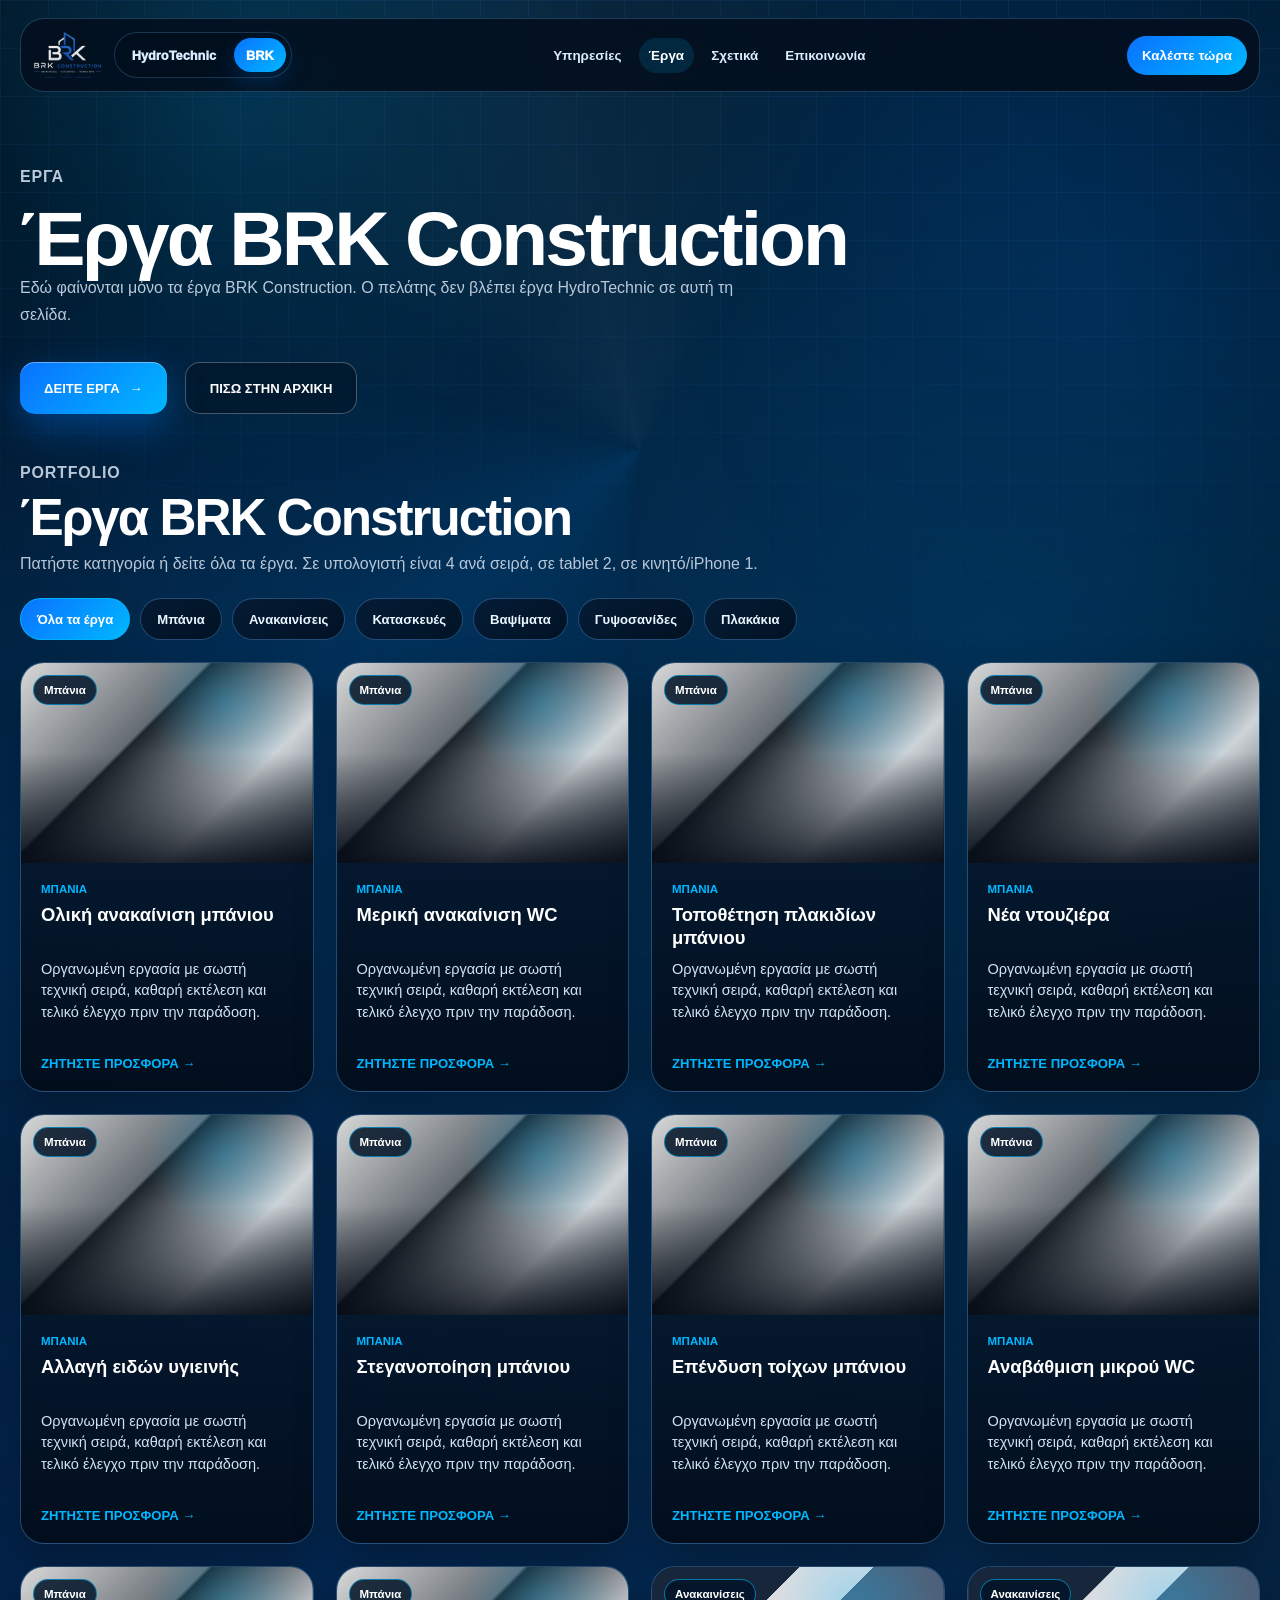
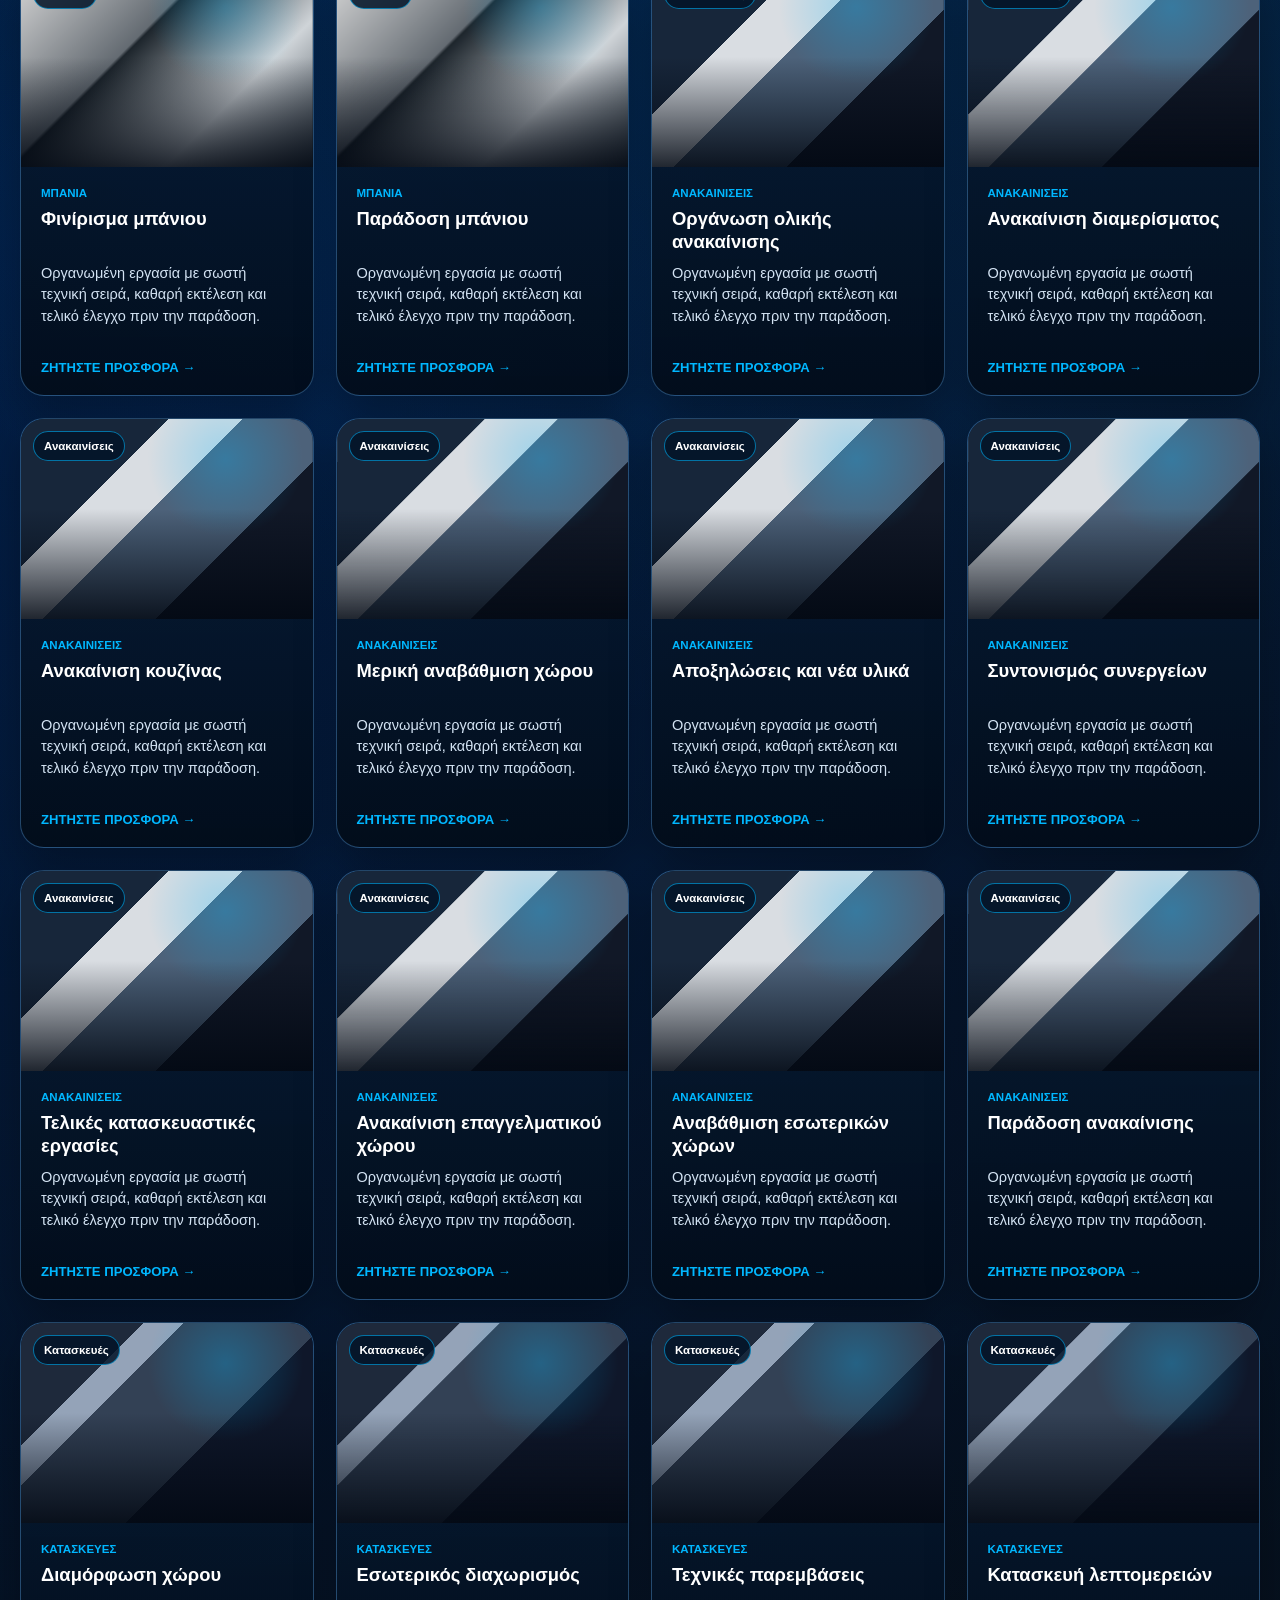
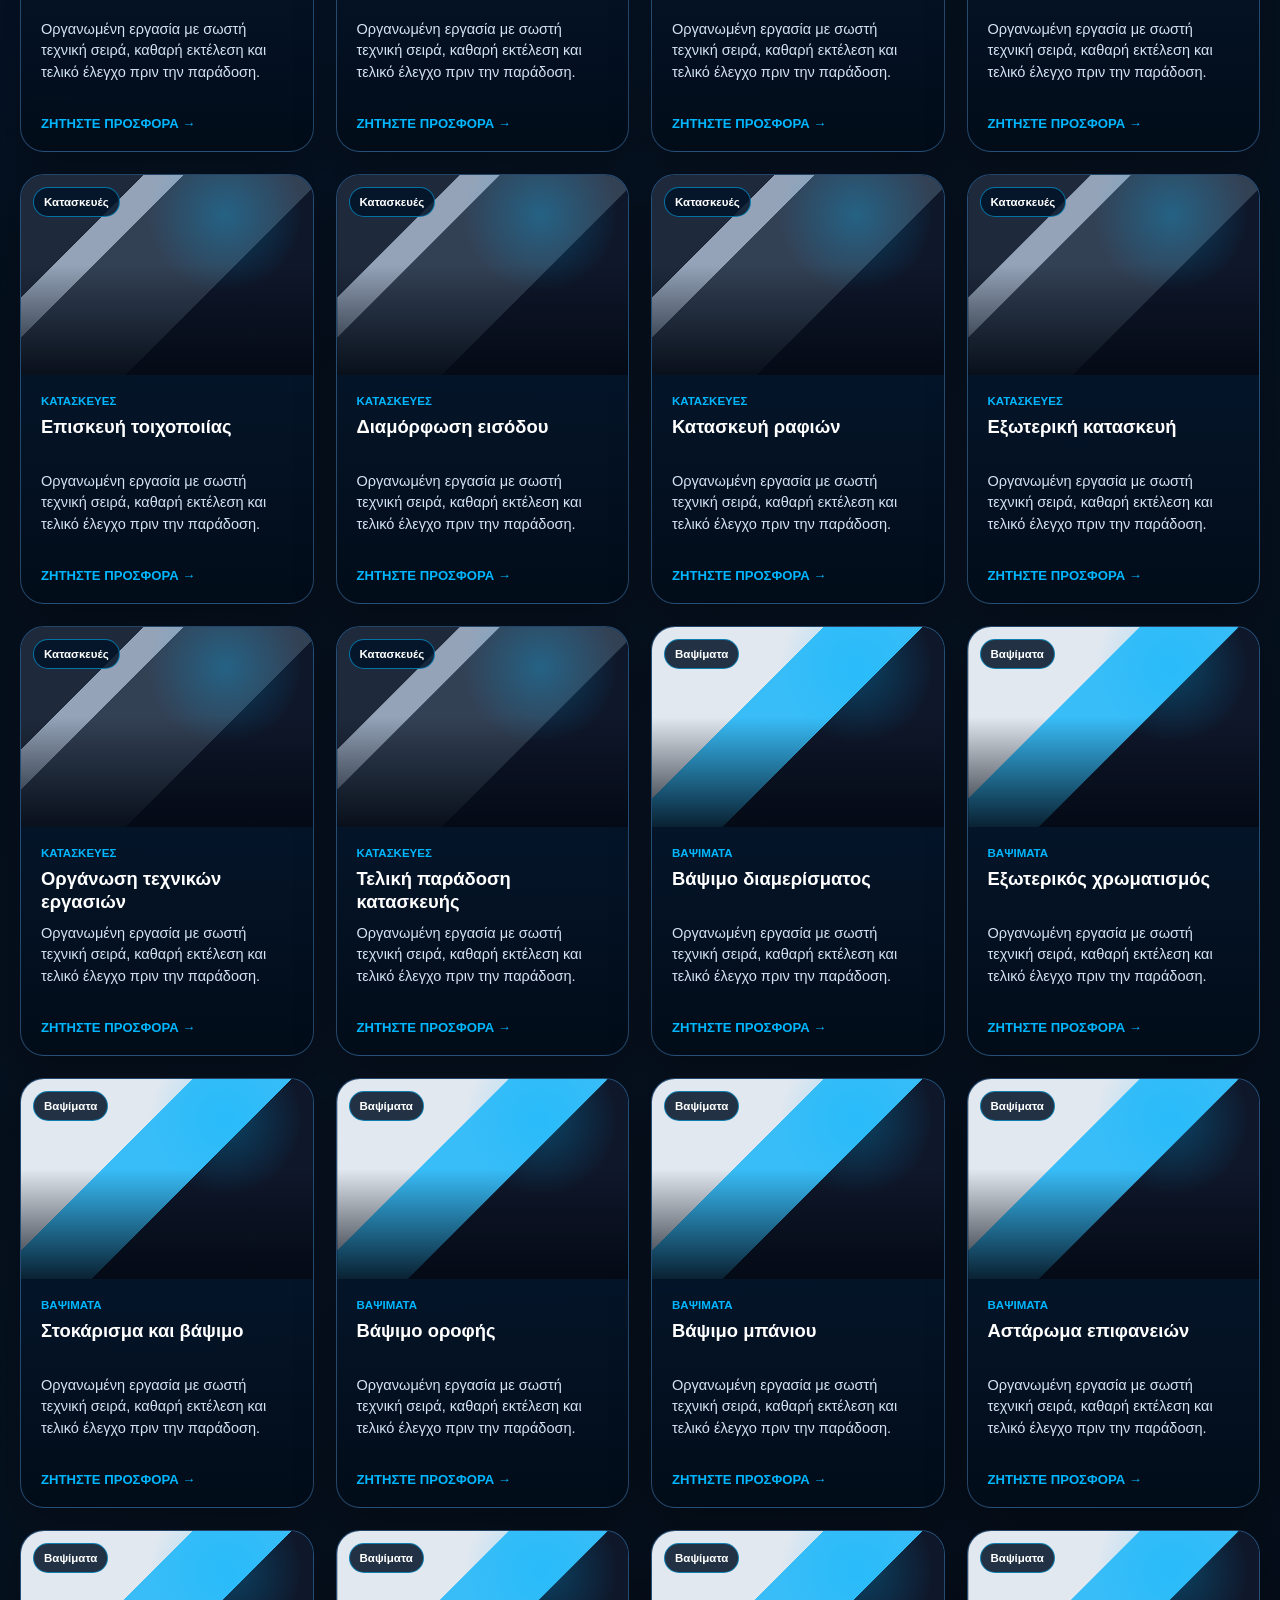
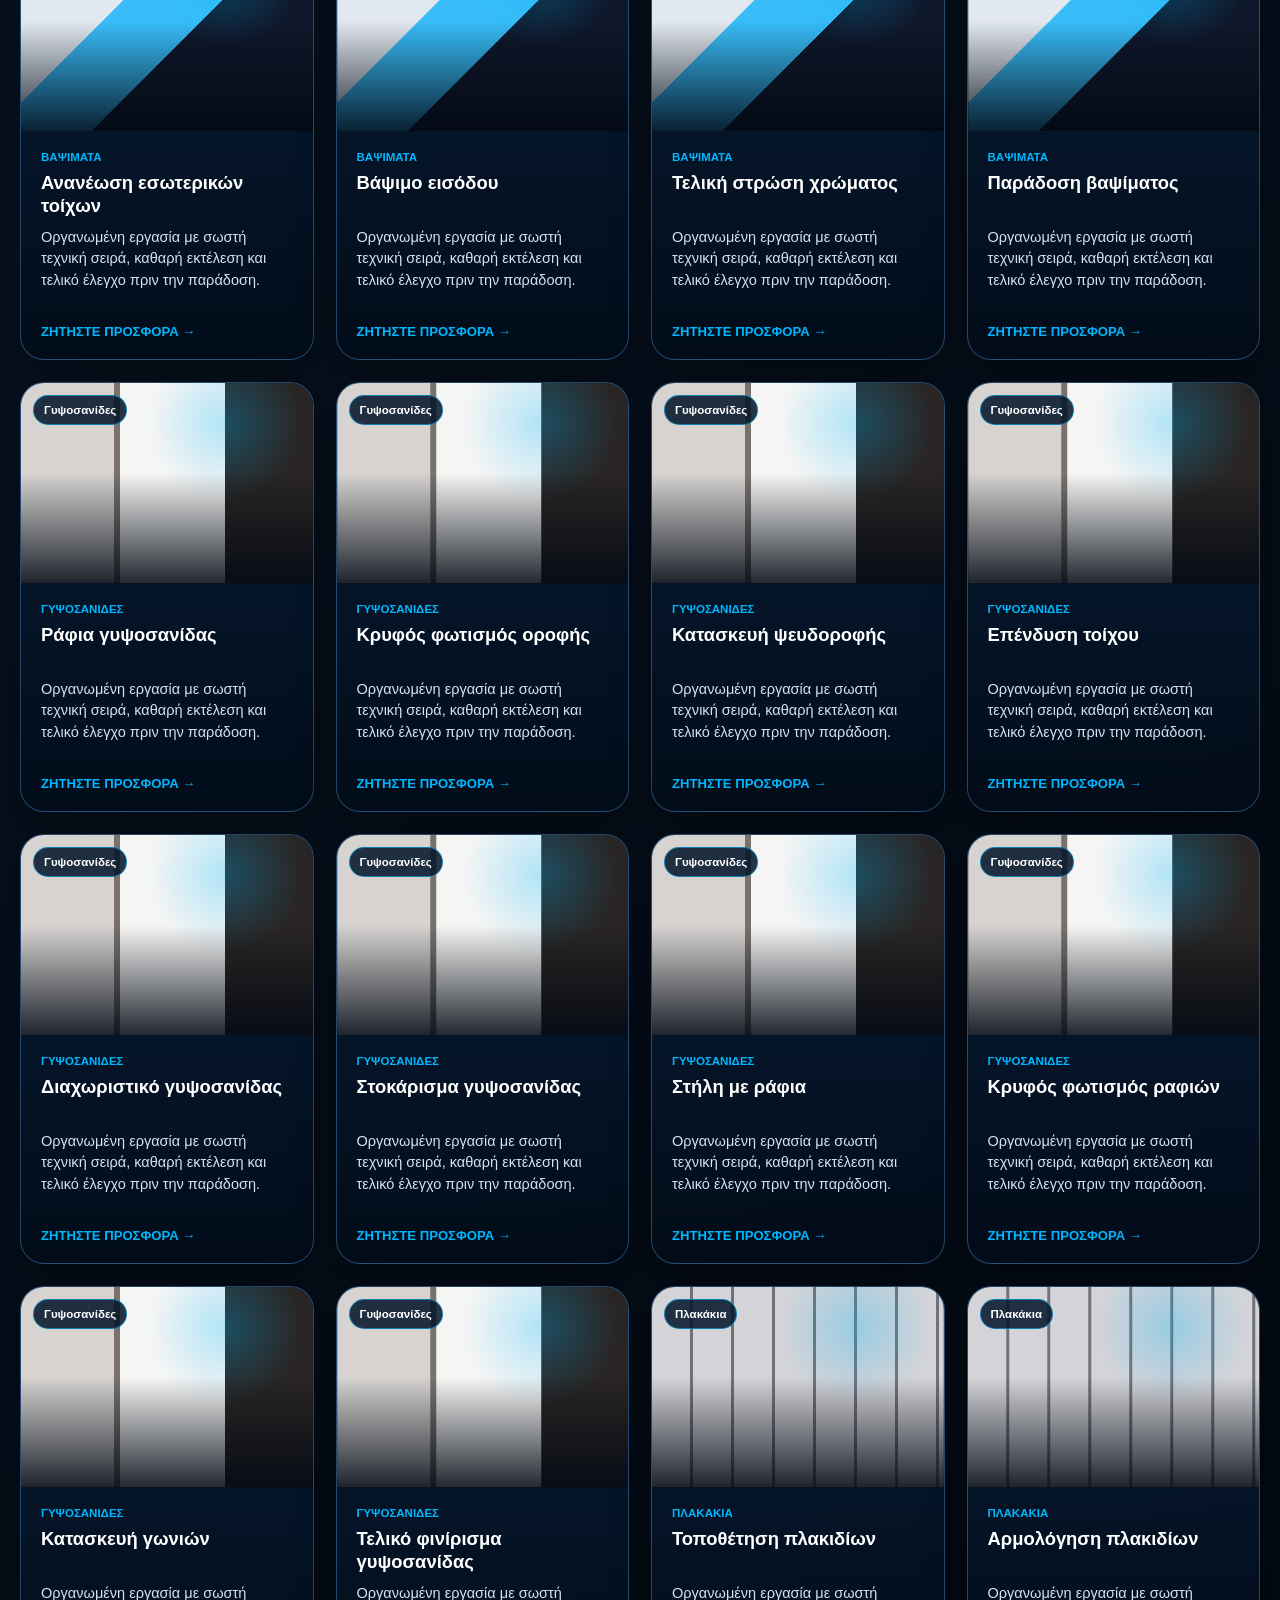
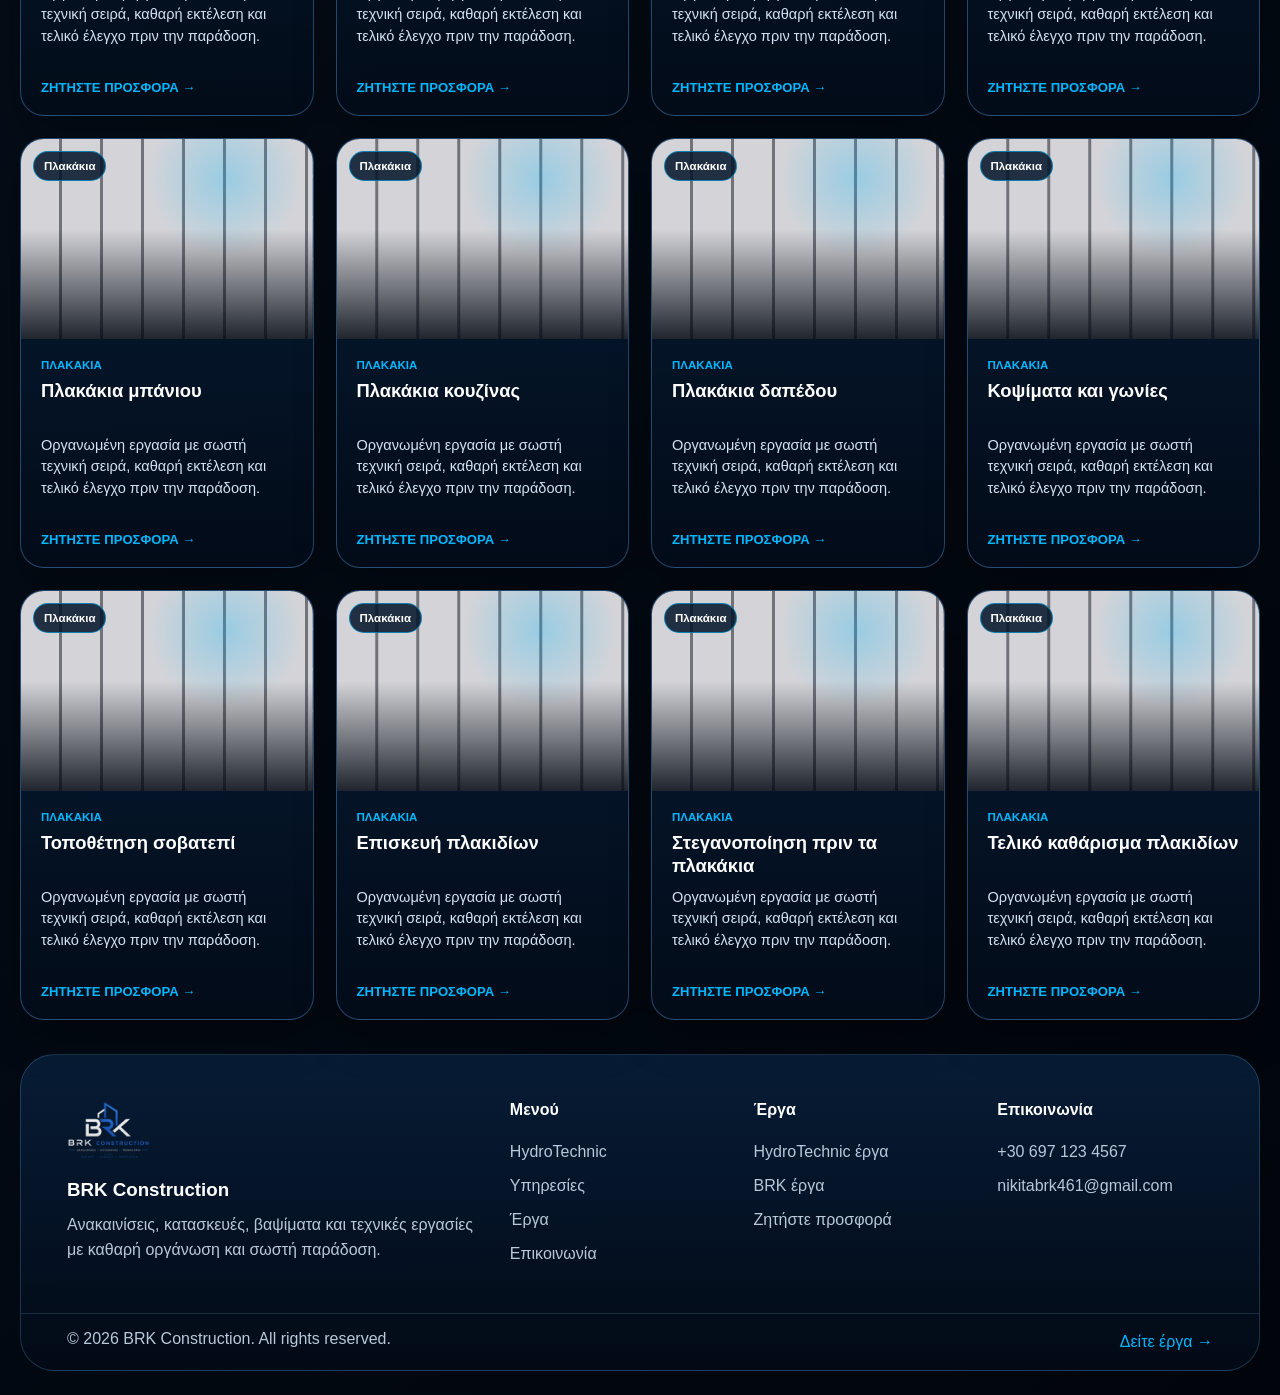
==== commit b053e2d7: "Add files via upload" ====
--- a/brk-projects.html
+++ b/brk-projects.html
@@ -10,12 +10,17 @@
 <body>
   <header class="clean-header">
     <div class="brand-duo" aria-label="Επιλογή εταιρείας">
-      <img src="assets/brk-construction-logo-transparent.png" alt="HydroTechnic logo" />
+      <img src="assets/brk-construction-logo-transparent.png" alt="BRK Construction logo" />
       <div class="brand-duo-options">
         <a class="brand-duo-option" href="index.html#home">HydroTechnic</a>
         <a class="brand-duo-option active" href="brk.html#brk-home">BRK</a>
       </div>
     </div>
+    <button class="clean-burger" type="button" aria-label="Άνοιγμα μενού" aria-expanded="false">
+      <span></span>
+      <span></span>
+      <span></span>
+    </button>
     <nav class="clean-nav">
       <a href="brk.html#brk-services">Υπηρεσίες</a>
       <a href="brk-projects.html" class="active">Έργα</a>
@@ -43,230 +48,736 @@
             <p>Πατήστε κατηγορία ή δείτε όλα τα έργα. Σε υπολογιστή είναι 4 ανά σειρά, σε tablet 2, σε κινητό/iPhone 1.</p>
           </div>
         </div>
-        <div class="clean-filters"><button class="clean-filter active" type="button" data-filter="all">Όλα τα έργα</button>
-<button class="clean-filter" type="button" data-filter="bathrooms">Μπάνια</button>
-<button class="clean-filter" type="button" data-filter="renovation">Ανακαινίσεις</button>
-<button class="clean-filter" type="button" data-filter="construction">Κατασκευές</button>
-<button class="clean-filter" type="button" data-filter="painting">Βαψίματα</button>
-<button class="clean-filter" type="button" data-filter="drywall">Γυψοσανίδες</button>
-<button class="clean-filter" type="button" data-filter="tiles">Πλακάκια</button></div>
+        <div class="clean-filters">
+          <button class="clean-filter active" type="button" data-filter="all">Όλα τα έργα</button>
+          <button class="clean-filter" type="button" data-filter="bathrooms">Μπάνια</button>
+          <button class="clean-filter" type="button" data-filter="renovation">Ανακαινίσεις</button>
+          <button class="clean-filter" type="button" data-filter="construction">Κατασκευές</button>
+          <button class="clean-filter" type="button" data-filter="painting">Βαψίματα</button>
+          <button class="clean-filter" type="button" data-filter="drywall">Γυψοσανίδες</button>
+          <button class="clean-filter" type="button" data-filter="tiles">Πλακάκια</button>
+        </div>
         <div class="clean-grid clean-archive-grid">
           <article class="clean-card" data-category="bathrooms">
-      <div class="clean-img bathroom"><span>Μπάνια</span></div>
-      <div class="clean-card-body">
-        <p>Μπάνια</p>
-        <h3>Ολική ανακαίνιση μπάνιου</h3>
-        <span>Αποξηλώσεις, νέες εγκαταστάσεις και μοντέρνο τελικό αποτέλεσμα.</span>
-        <a href="brk.html#brk-contact">Ζητήστε προσφορά →</a>
-      </div>
-    </article>
-<article class="clean-card" data-category="bathrooms">
-      <div class="clean-img bathroom"><span>Μπάνια</span></div>
-      <div class="clean-card-body">
-        <p>Μπάνια</p>
-        <h3>Μερική ανακαίνιση WC</h3>
-        <span>Γρήγορη και καθαρή αναβάθμιση WC με σωστή τεχνική σειρά.</span>
-        <a href="brk.html#brk-contact">Ζητήστε προσφορά →</a>
-      </div>
-    </article>
-<article class="clean-card" data-category="bathrooms">
-      <div class="clean-img bathroom"><span>Μπάνια</span></div>
-      <div class="clean-card-body">
-        <p>Μπάνια</p>
-        <h3>Τοποθέτηση πλακιδίων μπάνιου</h3>
-        <span>Καθαρές γραμμές, σωστοί αρμοί και προσεγμένη λεπτομέρεια.</span>
-        <a href="brk.html#brk-contact">Ζητήστε προσφορά →</a>
-      </div>
-    </article>
-<article class="clean-card" data-category="bathrooms">
-      <div class="clean-img bathroom"><span>Μπάνια</span></div>
-      <div class="clean-card-body">
-        <p>Μπάνια</p>
-        <h3>Νέα ντουζιέρα</h3>
-        <span>Διαμόρφωση χώρου ντουζιέρας με στεγανοποίηση και φινίρισμα.</span>
-        <a href="brk.html#brk-contact">Ζητήστε προσφορά →</a>
-      </div>
-    </article>
-<article class="clean-card" data-category="renovation">
-      <div class="clean-img renovation"><span>Ανακαινίσεις</span></div>
-      <div class="clean-card-body">
-        <p>Ανακαινίσεις</p>
-        <h3>Οργάνωση ολικής ανακαίνισης</h3>
-        <span>Σωστή σειρά συνεργείων και καθαρή παράδοση χώρου.</span>
-        <a href="brk.html#brk-contact">Ζητήστε προσφορά →</a>
-      </div>
-    </article>
-<article class="clean-card" data-category="renovation">
-      <div class="clean-img renovation"><span>Ανακαινίσεις</span></div>
-      <div class="clean-card-body">
-        <p>Ανακαινίσεις</p>
-        <h3>Ανακαίνιση διαμερίσματος</h3>
-        <span>Συντονισμένη ανακαίνιση με τεχνικές εργασίες και φινιρίσματα.</span>
-        <a href="brk.html#brk-contact">Ζητήστε προσφορά →</a>
-      </div>
-    </article>
-<article class="clean-card" data-category="renovation">
-      <div class="clean-img renovation"><span>Ανακαινίσεις</span></div>
-      <div class="clean-card-body">
-        <p>Ανακαινίσεις</p>
-        <h3>Ανακαίνιση κουζίνας</h3>
-        <span>Αναβάθμιση κουζίνας με καθαρές γραμμές και πρακτικές λύσεις.</span>
-        <a href="brk.html#brk-contact">Ζητήστε προσφορά →</a>
-      </div>
-    </article>
-<article class="clean-card" data-category="renovation">
-      <div class="clean-img renovation"><span>Ανακαινίσεις</span></div>
-      <div class="clean-card-body">
-        <p>Ανακαινίσεις</p>
-        <h3>Τελικές εργασίες ανακαίνισης</h3>
-        <span>Φινιρίσματα και διορθώσεις πριν την παράδοση.</span>
-        <a href="brk.html#brk-contact">Ζητήστε προσφορά →</a>
-      </div>
-    </article>
-<article class="clean-card" data-category="construction">
-      <div class="clean-img construction"><span>Κατασκευές</span></div>
-      <div class="clean-card-body">
-        <p>Κατασκευές</p>
-        <h3>Διαμόρφωση χώρου</h3>
-        <span>Πρακτική διαμόρφωση με σωστή οργάνωση και εκτέλεση.</span>
-        <a href="brk.html#brk-contact">Ζητήστε προσφορά →</a>
-      </div>
-    </article>
-<article class="clean-card" data-category="construction">
-      <div class="clean-img construction"><span>Κατασκευές</span></div>
-      <div class="clean-card-body">
-        <p>Κατασκευές</p>
-        <h3>Κατασκευή εσωτερικού διαχωρισμού</h3>
-        <span>Λύση για καλύτερη λειτουργικότητα και αισθητική.</span>
-        <a href="brk.html#brk-contact">Ζητήστε προσφορά →</a>
-      </div>
-    </article>
-<article class="clean-card" data-category="construction">
-      <div class="clean-img construction"><span>Κατασκευές</span></div>
-      <div class="clean-card-body">
-        <p>Κατασκευές</p>
-        <h3>Τεχνικές παρεμβάσεις</h3>
-        <span>Στοχευμένες εργασίες για αποκατάσταση και βελτίωση χώρου.</span>
-        <a href="brk.html#brk-contact">Ζητήστε προσφορά →</a>
-      </div>
-    </article>
-<article class="clean-card" data-category="construction">
-      <div class="clean-img construction"><span>Κατασκευές</span></div>
-      <div class="clean-card-body">
-        <p>Κατασκευές</p>
-        <h3>Κατασκευή λεπτομερειών</h3>
-        <span>Λεπτομέρειες που ολοκληρώνουν σωστά το τελικό αποτέλεσμα.</span>
-        <a href="brk.html#brk-contact">Ζητήστε προσφορά →</a>
-      </div>
-    </article>
-<article class="clean-card" data-category="painting">
-      <div class="clean-img painting"><span>Βαψίματα</span></div>
-      <div class="clean-card-body">
-        <p>Βαψίματα</p>
-        <h3>Βάψιμο διαμερίσματος</h3>
-        <span>Προετοιμασία, στοκάρισμα και βάψιμο με καθαρό αποτέλεσμα.</span>
-        <a href="brk.html#brk-contact">Ζητήστε προσφορά →</a>
-      </div>
-    </article>
-<article class="clean-card" data-category="painting">
-      <div class="clean-img painting"><span>Βαψίματα</span></div>
-      <div class="clean-card-body">
-        <p>Βαψίματα</p>
-        <h3>Εξωτερικός χρωματισμός</h3>
-        <span>Βάψιμο εξωτερικών επιφανειών με σωστή προετοιμασία.</span>
-        <a href="brk.html#brk-contact">Ζητήστε προσφορά →</a>
-      </div>
-    </article>
-<article class="clean-card" data-category="painting">
-      <div class="clean-img painting"><span>Βαψίματα</span></div>
-      <div class="clean-card-body">
-        <p>Βαψίματα</p>
-        <h3>Στοκάρισμα και βάψιμο</h3>
-        <span>Αποκατάσταση επιφανειών πριν τη βαφή.</span>
-        <a href="brk.html#brk-contact">Ζητήστε προσφορά →</a>
-      </div>
-    </article>
-<article class="clean-card" data-category="painting">
-      <div class="clean-img painting"><span>Βαψίματα</span></div>
-      <div class="clean-card-body">
-        <p>Βαψίματα</p>
-        <h3>Τελική στρώση χρώματος</h3>
-        <span>Τελική εφαρμογή χρώματος με προσεγμένο φινίρισμα.</span>
-        <a href="brk.html#brk-contact">Ζητήστε προσφορά →</a>
-      </div>
-    </article>
-<article class="clean-card" data-category="drywall">
-      <div class="clean-img drywall"><span>Γυψοσανίδες</span></div>
-      <div class="clean-card-body">
-        <p>Γυψοσανίδες</p>
-        <h3>Ράφια γυψοσανίδας</h3>
-        <span>Κατασκευή ραφιών με καθαρές ακμές και πρακτική χρήση.</span>
-        <a href="brk.html#brk-contact">Ζητήστε προσφορά →</a>
-      </div>
-    </article>
-<article class="clean-card" data-category="drywall">
-      <div class="clean-img drywall"><span>Γυψοσανίδες</span></div>
-      <div class="clean-card-body">
-        <p>Γυψοσανίδες</p>
-        <h3>Κρυφός φωτισμός οροφής</h3>
-        <span>Κατασκευή για κρυφό φωτισμό με μοντέρνο αποτέλεσμα.</span>
-        <a href="brk.html#brk-contact">Ζητήστε προσφορά →</a>
-      </div>
-    </article>
-<article class="clean-card" data-category="drywall">
-      <div class="clean-img drywall"><span>Γυψοσανίδες</span></div>
-      <div class="clean-card-body">
-        <p>Γυψοσανίδες</p>
-        <h3>Κατασκευή ψευδοροφής</h3>
-        <span>Σωστή στήριξη, καθαρές ενώσεις και τελικό φινίρισμα.</span>
-        <a href="brk.html#brk-contact">Ζητήστε προσφορά →</a>
-      </div>
-    </article>
-<article class="clean-card" data-category="drywall">
-      <div class="clean-img drywall"><span>Γυψοσανίδες</span></div>
-      <div class="clean-card-body">
-        <p>Γυψοσανίδες</p>
-        <h3>Στήλη με ράφια</h3>
-        <span>Διακοσμητική και πρακτική κατασκευή γυψοσανίδας.</span>
-        <a href="brk.html#brk-contact">Ζητήστε προσφορά →</a>
-      </div>
-    </article>
-<article class="clean-card" data-category="tiles">
-      <div class="clean-img tiles"><span>Πλακάκια</span></div>
-      <div class="clean-card-body">
-        <p>Πλακάκια</p>
-        <h3>Τοποθέτηση πλακιδίων</h3>
-        <span>Σωστά κοψίματα, αλφάδια και καθαροί αρμοί.</span>
-        <a href="brk.html#brk-contact">Ζητήστε προσφορά →</a>
-      </div>
-    </article>
-<article class="clean-card" data-category="tiles">
-      <div class="clean-img tiles"><span>Πλακάκια</span></div>
-      <div class="clean-card-body">
-        <p>Πλακάκια</p>
-        <h3>Αρμολόγηση πλακιδίων</h3>
-        <span>Καθαρό αρμολόγημα και τελικό καθάρισμα.</span>
-        <a href="brk.html#brk-contact">Ζητήστε προσφορά →</a>
-      </div>
-    </article>
-<article class="clean-card" data-category="tiles">
-      <div class="clean-img tiles"><span>Πλακάκια</span></div>
-      <div class="clean-card-body">
-        <p>Πλακάκια</p>
-        <h3>Πλακάκια κουζίνας</h3>
-        <span>Τοποθέτηση πλακιδίων σε κουζίνα με σωστή λεπτομέρεια.</span>
-        <a href="brk.html#brk-contact">Ζητήστε προσφορά →</a>
-      </div>
-    </article>
-<article class="clean-card" data-category="tiles">
-      <div class="clean-img tiles"><span>Πλακάκια</span></div>
-      <div class="clean-card-body">
-        <p>Πλακάκια</p>
-        <h3>Πλακάκια μπάνιου</h3>
-        <span>Τοποθέτηση σε μπάνιο με προσεγμένες γωνίες και αρμούς.</span>
-        <a href="brk.html#brk-contact">Ζητήστε προσφορά →</a>
-      </div>
-    </article>
+            <div class="clean-img bathroom">
+              <img src="assets/projects/brk/bathrooms/bathrooms-01.jpg" alt="Μπάνια έργο 1" loading="lazy" onerror="this.remove();">
+              <span>Μπάνια</span>
+            </div>
+            <div class="clean-card-body">
+              <p>Μπάνια</p>
+              <h3>Ολική ανακαίνιση μπάνιου</h3>
+              <span>Οργανωμένη εργασία με σωστή τεχνική σειρά, καθαρή εκτέλεση και τελικό έλεγχο πριν την παράδοση.</span>
+              <a href="brk.html#brk-contact">Ζητήστε προσφορά →</a>
+            </div>
+          </article>
+          <article class="clean-card" data-category="bathrooms">
+            <div class="clean-img bathroom">
+              <img src="assets/projects/brk/bathrooms/bathrooms-02.jpg" alt="Μπάνια έργο 2" loading="lazy" onerror="this.remove();">
+              <span>Μπάνια</span>
+            </div>
+            <div class="clean-card-body">
+              <p>Μπάνια</p>
+              <h3>Μερική ανακαίνιση WC</h3>
+              <span>Οργανωμένη εργασία με σωστή τεχνική σειρά, καθαρή εκτέλεση και τελικό έλεγχο πριν την παράδοση.</span>
+              <a href="brk.html#brk-contact">Ζητήστε προσφορά →</a>
+            </div>
+          </article>
+          <article class="clean-card" data-category="bathrooms">
+            <div class="clean-img bathroom">
+              <img src="assets/projects/brk/bathrooms/bathrooms-03.jpg" alt="Μπάνια έργο 3" loading="lazy" onerror="this.remove();">
+              <span>Μπάνια</span>
+            </div>
+            <div class="clean-card-body">
+              <p>Μπάνια</p>
+              <h3>Τοποθέτηση πλακιδίων μπάνιου</h3>
+              <span>Οργανωμένη εργασία με σωστή τεχνική σειρά, καθαρή εκτέλεση και τελικό έλεγχο πριν την παράδοση.</span>
+              <a href="brk.html#brk-contact">Ζητήστε προσφορά →</a>
+            </div>
+          </article>
+          <article class="clean-card" data-category="bathrooms">
+            <div class="clean-img bathroom">
+              <img src="assets/projects/brk/bathrooms/bathrooms-04.jpg" alt="Μπάνια έργο 4" loading="lazy" onerror="this.remove();">
+              <span>Μπάνια</span>
+            </div>
+            <div class="clean-card-body">
+              <p>Μπάνια</p>
+              <h3>Νέα ντουζιέρα</h3>
+              <span>Οργανωμένη εργασία με σωστή τεχνική σειρά, καθαρή εκτέλεση και τελικό έλεγχο πριν την παράδοση.</span>
+              <a href="brk.html#brk-contact">Ζητήστε προσφορά →</a>
+            </div>
+          </article>
+          <article class="clean-card" data-category="bathrooms">
+            <div class="clean-img bathroom">
+              <img src="assets/projects/brk/bathrooms/bathrooms-05.jpg" alt="Μπάνια έργο 5" loading="lazy" onerror="this.remove();">
+              <span>Μπάνια</span>
+            </div>
+            <div class="clean-card-body">
+              <p>Μπάνια</p>
+              <h3>Αλλαγή ειδών υγιεινής</h3>
+              <span>Οργανωμένη εργασία με σωστή τεχνική σειρά, καθαρή εκτέλεση και τελικό έλεγχο πριν την παράδοση.</span>
+              <a href="brk.html#brk-contact">Ζητήστε προσφορά →</a>
+            </div>
+          </article>
+          <article class="clean-card" data-category="bathrooms">
+            <div class="clean-img bathroom">
+              <img src="assets/projects/brk/bathrooms/bathrooms-06.jpg" alt="Μπάνια έργο 6" loading="lazy" onerror="this.remove();">
+              <span>Μπάνια</span>
+            </div>
+            <div class="clean-card-body">
+              <p>Μπάνια</p>
+              <h3>Στεγανοποίηση μπάνιου</h3>
+              <span>Οργανωμένη εργασία με σωστή τεχνική σειρά, καθαρή εκτέλεση και τελικό έλεγχο πριν την παράδοση.</span>
+              <a href="brk.html#brk-contact">Ζητήστε προσφορά →</a>
+            </div>
+          </article>
+          <article class="clean-card" data-category="bathrooms">
+            <div class="clean-img bathroom">
+              <img src="assets/projects/brk/bathrooms/bathrooms-07.jpg" alt="Μπάνια έργο 7" loading="lazy" onerror="this.remove();">
+              <span>Μπάνια</span>
+            </div>
+            <div class="clean-card-body">
+              <p>Μπάνια</p>
+              <h3>Επένδυση τοίχων μπάνιου</h3>
+              <span>Οργανωμένη εργασία με σωστή τεχνική σειρά, καθαρή εκτέλεση και τελικό έλεγχο πριν την παράδοση.</span>
+              <a href="brk.html#brk-contact">Ζητήστε προσφορά →</a>
+            </div>
+          </article>
+          <article class="clean-card" data-category="bathrooms">
+            <div class="clean-img bathroom">
+              <img src="assets/projects/brk/bathrooms/bathrooms-08.jpg" alt="Μπάνια έργο 8" loading="lazy" onerror="this.remove();">
+              <span>Μπάνια</span>
+            </div>
+            <div class="clean-card-body">
+              <p>Μπάνια</p>
+              <h3>Αναβάθμιση μικρού WC</h3>
+              <span>Οργανωμένη εργασία με σωστή τεχνική σειρά, καθαρή εκτέλεση και τελικό έλεγχο πριν την παράδοση.</span>
+              <a href="brk.html#brk-contact">Ζητήστε προσφορά →</a>
+            </div>
+          </article>
+          <article class="clean-card" data-category="bathrooms">
+            <div class="clean-img bathroom">
+              <img src="assets/projects/brk/bathrooms/bathrooms-09.jpg" alt="Μπάνια έργο 9" loading="lazy" onerror="this.remove();">
+              <span>Μπάνια</span>
+            </div>
+            <div class="clean-card-body">
+              <p>Μπάνια</p>
+              <h3>Φινίρισμα μπάνιου</h3>
+              <span>Οργανωμένη εργασία με σωστή τεχνική σειρά, καθαρή εκτέλεση και τελικό έλεγχο πριν την παράδοση.</span>
+              <a href="brk.html#brk-contact">Ζητήστε προσφορά →</a>
+            </div>
+          </article>
+          <article class="clean-card" data-category="bathrooms">
+            <div class="clean-img bathroom">
+              <img src="assets/projects/brk/bathrooms/bathrooms-10.jpg" alt="Μπάνια έργο 10" loading="lazy" onerror="this.remove();">
+              <span>Μπάνια</span>
+            </div>
+            <div class="clean-card-body">
+              <p>Μπάνια</p>
+              <h3>Παράδοση μπάνιου</h3>
+              <span>Οργανωμένη εργασία με σωστή τεχνική σειρά, καθαρή εκτέλεση και τελικό έλεγχο πριν την παράδοση.</span>
+              <a href="brk.html#brk-contact">Ζητήστε προσφορά →</a>
+            </div>
+          </article>
+          <article class="clean-card" data-category="renovation">
+            <div class="clean-img renovation">
+              <img src="assets/projects/brk/renovations/renovations-01.jpg" alt="Ανακαινίσεις έργο 1" loading="lazy" onerror="this.remove();">
+              <span>Ανακαινίσεις</span>
+            </div>
+            <div class="clean-card-body">
+              <p>Ανακαινίσεις</p>
+              <h3>Οργάνωση ολικής ανακαίνισης</h3>
+              <span>Οργανωμένη εργασία με σωστή τεχνική σειρά, καθαρή εκτέλεση και τελικό έλεγχο πριν την παράδοση.</span>
+              <a href="brk.html#brk-contact">Ζητήστε προσφορά →</a>
+            </div>
+          </article>
+          <article class="clean-card" data-category="renovation">
+            <div class="clean-img renovation">
+              <img src="assets/projects/brk/renovations/renovations-02.jpg" alt="Ανακαινίσεις έργο 2" loading="lazy" onerror="this.remove();">
+              <span>Ανακαινίσεις</span>
+            </div>
+            <div class="clean-card-body">
+              <p>Ανακαινίσεις</p>
+              <h3>Ανακαίνιση διαμερίσματος</h3>
+              <span>Οργανωμένη εργασία με σωστή τεχνική σειρά, καθαρή εκτέλεση και τελικό έλεγχο πριν την παράδοση.</span>
+              <a href="brk.html#brk-contact">Ζητήστε προσφορά →</a>
+            </div>
+          </article>
+          <article class="clean-card" data-category="renovation">
+            <div class="clean-img renovation">
+              <img src="assets/projects/brk/renovations/renovations-03.jpg" alt="Ανακαινίσεις έργο 3" loading="lazy" onerror="this.remove();">
+              <span>Ανακαινίσεις</span>
+            </div>
+            <div class="clean-card-body">
+              <p>Ανακαινίσεις</p>
+              <h3>Ανακαίνιση κουζίνας</h3>
+              <span>Οργανωμένη εργασία με σωστή τεχνική σειρά, καθαρή εκτέλεση και τελικό έλεγχο πριν την παράδοση.</span>
+              <a href="brk.html#brk-contact">Ζητήστε προσφορά →</a>
+            </div>
+          </article>
+          <article class="clean-card" data-category="renovation">
+            <div class="clean-img renovation">
+              <img src="assets/projects/brk/renovations/renovations-04.jpg" alt="Ανακαινίσεις έργο 4" loading="lazy" onerror="this.remove();">
+              <span>Ανακαινίσεις</span>
+            </div>
+            <div class="clean-card-body">
+              <p>Ανακαινίσεις</p>
+              <h3>Μερική αναβάθμιση χώρου</h3>
+              <span>Οργανωμένη εργασία με σωστή τεχνική σειρά, καθαρή εκτέλεση και τελικό έλεγχο πριν την παράδοση.</span>
+              <a href="brk.html#brk-contact">Ζητήστε προσφορά →</a>
+            </div>
+          </article>
+          <article class="clean-card" data-category="renovation">
+            <div class="clean-img renovation">
+              <img src="assets/projects/brk/renovations/renovations-05.jpg" alt="Ανακαινίσεις έργο 5" loading="lazy" onerror="this.remove();">
+              <span>Ανακαινίσεις</span>
+            </div>
+            <div class="clean-card-body">
+              <p>Ανακαινίσεις</p>
+              <h3>Αποξηλώσεις και νέα υλικά</h3>
+              <span>Οργανωμένη εργασία με σωστή τεχνική σειρά, καθαρή εκτέλεση και τελικό έλεγχο πριν την παράδοση.</span>
+              <a href="brk.html#brk-contact">Ζητήστε προσφορά →</a>
+            </div>
+          </article>
+          <article class="clean-card" data-category="renovation">
+            <div class="clean-img renovation">
+              <img src="assets/projects/brk/renovations/renovations-06.jpg" alt="Ανακαινίσεις έργο 6" loading="lazy" onerror="this.remove();">
+              <span>Ανακαινίσεις</span>
+            </div>
+            <div class="clean-card-body">
+              <p>Ανακαινίσεις</p>
+              <h3>Συντονισμός συνεργείων</h3>
+              <span>Οργανωμένη εργασία με σωστή τεχνική σειρά, καθαρή εκτέλεση και τελικό έλεγχο πριν την παράδοση.</span>
+              <a href="brk.html#brk-contact">Ζητήστε προσφορά →</a>
+            </div>
+          </article>
+          <article class="clean-card" data-category="renovation">
+            <div class="clean-img renovation">
+              <img src="assets/projects/brk/renovations/renovations-07.jpg" alt="Ανακαινίσεις έργο 7" loading="lazy" onerror="this.remove();">
+              <span>Ανακαινίσεις</span>
+            </div>
+            <div class="clean-card-body">
+              <p>Ανακαινίσεις</p>
+              <h3>Τελικές κατασκευαστικές εργασίες</h3>
+              <span>Οργανωμένη εργασία με σωστή τεχνική σειρά, καθαρή εκτέλεση και τελικό έλεγχο πριν την παράδοση.</span>
+              <a href="brk.html#brk-contact">Ζητήστε προσφορά →</a>
+            </div>
+          </article>
+          <article class="clean-card" data-category="renovation">
+            <div class="clean-img renovation">
+              <img src="assets/projects/brk/renovations/renovations-08.jpg" alt="Ανακαινίσεις έργο 8" loading="lazy" onerror="this.remove();">
+              <span>Ανακαινίσεις</span>
+            </div>
+            <div class="clean-card-body">
+              <p>Ανακαινίσεις</p>
+              <h3>Ανακαίνιση επαγγελματικού χώρου</h3>
+              <span>Οργανωμένη εργασία με σωστή τεχνική σειρά, καθαρή εκτέλεση και τελικό έλεγχο πριν την παράδοση.</span>
+              <a href="brk.html#brk-contact">Ζητήστε προσφορά →</a>
+            </div>
+          </article>
+          <article class="clean-card" data-category="renovation">
+            <div class="clean-img renovation">
+              <img src="assets/projects/brk/renovations/renovations-09.jpg" alt="Ανακαινίσεις έργο 9" loading="lazy" onerror="this.remove();">
+              <span>Ανακαινίσεις</span>
+            </div>
+            <div class="clean-card-body">
+              <p>Ανακαινίσεις</p>
+              <h3>Αναβάθμιση εσωτερικών χώρων</h3>
+              <span>Οργανωμένη εργασία με σωστή τεχνική σειρά, καθαρή εκτέλεση και τελικό έλεγχο πριν την παράδοση.</span>
+              <a href="brk.html#brk-contact">Ζητήστε προσφορά →</a>
+            </div>
+          </article>
+          <article class="clean-card" data-category="renovation">
+            <div class="clean-img renovation">
+              <img src="assets/projects/brk/renovations/renovations-10.jpg" alt="Ανακαινίσεις έργο 10" loading="lazy" onerror="this.remove();">
+              <span>Ανακαινίσεις</span>
+            </div>
+            <div class="clean-card-body">
+              <p>Ανακαινίσεις</p>
+              <h3>Παράδοση ανακαίνισης</h3>
+              <span>Οργανωμένη εργασία με σωστή τεχνική σειρά, καθαρή εκτέλεση και τελικό έλεγχο πριν την παράδοση.</span>
+              <a href="brk.html#brk-contact">Ζητήστε προσφορά →</a>
+            </div>
+          </article>
+          <article class="clean-card" data-category="construction">
+            <div class="clean-img construction">
+              <img src="assets/projects/brk/construction/construction-01.jpg" alt="Κατασκευές έργο 1" loading="lazy" onerror="this.remove();">
+              <span>Κατασκευές</span>
+            </div>
+            <div class="clean-card-body">
+              <p>Κατασκευές</p>
+              <h3>Διαμόρφωση χώρου</h3>
+              <span>Οργανωμένη εργασία με σωστή τεχνική σειρά, καθαρή εκτέλεση και τελικό έλεγχο πριν την παράδοση.</span>
+              <a href="brk.html#brk-contact">Ζητήστε προσφορά →</a>
+            </div>
+          </article>
+          <article class="clean-card" data-category="construction">
+            <div class="clean-img construction">
+              <img src="assets/projects/brk/construction/construction-02.jpg" alt="Κατασκευές έργο 2" loading="lazy" onerror="this.remove();">
+              <span>Κατασκευές</span>
+            </div>
+            <div class="clean-card-body">
+              <p>Κατασκευές</p>
+              <h3>Εσωτερικός διαχωρισμός</h3>
+              <span>Οργανωμένη εργασία με σωστή τεχνική σειρά, καθαρή εκτέλεση και τελικό έλεγχο πριν την παράδοση.</span>
+              <a href="brk.html#brk-contact">Ζητήστε προσφορά →</a>
+            </div>
+          </article>
+          <article class="clean-card" data-category="construction">
+            <div class="clean-img construction">
+              <img src="assets/projects/brk/construction/construction-03.jpg" alt="Κατασκευές έργο 3" loading="lazy" onerror="this.remove();">
+              <span>Κατασκευές</span>
+            </div>
+            <div class="clean-card-body">
+              <p>Κατασκευές</p>
+              <h3>Τεχνικές παρεμβάσεις</h3>
+              <span>Οργανωμένη εργασία με σωστή τεχνική σειρά, καθαρή εκτέλεση και τελικό έλεγχο πριν την παράδοση.</span>
+              <a href="brk.html#brk-contact">Ζητήστε προσφορά →</a>
+            </div>
+          </article>
+          <article class="clean-card" data-category="construction">
+            <div class="clean-img construction">
+              <img src="assets/projects/brk/construction/construction-04.jpg" alt="Κατασκευές έργο 4" loading="lazy" onerror="this.remove();">
+              <span>Κατασκευές</span>
+            </div>
+            <div class="clean-card-body">
+              <p>Κατασκευές</p>
+              <h3>Κατασκευή λεπτομερειών</h3>
+              <span>Οργανωμένη εργασία με σωστή τεχνική σειρά, καθαρή εκτέλεση και τελικό έλεγχο πριν την παράδοση.</span>
+              <a href="brk.html#brk-contact">Ζητήστε προσφορά →</a>
+            </div>
+          </article>
+          <article class="clean-card" data-category="construction">
+            <div class="clean-img construction">
+              <img src="assets/projects/brk/construction/construction-05.jpg" alt="Κατασκευές έργο 5" loading="lazy" onerror="this.remove();">
+              <span>Κατασκευές</span>
+            </div>
+            <div class="clean-card-body">
+              <p>Κατασκευές</p>
+              <h3>Επισκευή τοιχοποιίας</h3>
+              <span>Οργανωμένη εργασία με σωστή τεχνική σειρά, καθαρή εκτέλεση και τελικό έλεγχο πριν την παράδοση.</span>
+              <a href="brk.html#brk-contact">Ζητήστε προσφορά →</a>
+            </div>
+          </article>
+          <article class="clean-card" data-category="construction">
+            <div class="clean-img construction">
+              <img src="assets/projects/brk/construction/construction-06.jpg" alt="Κατασκευές έργο 6" loading="lazy" onerror="this.remove();">
+              <span>Κατασκευές</span>
+            </div>
+            <div class="clean-card-body">
+              <p>Κατασκευές</p>
+              <h3>Διαμόρφωση εισόδου</h3>
+              <span>Οργανωμένη εργασία με σωστή τεχνική σειρά, καθαρή εκτέλεση και τελικό έλεγχο πριν την παράδοση.</span>
+              <a href="brk.html#brk-contact">Ζητήστε προσφορά →</a>
+            </div>
+          </article>
+          <article class="clean-card" data-category="construction">
+            <div class="clean-img construction">
+              <img src="assets/projects/brk/construction/construction-07.jpg" alt="Κατασκευές έργο 7" loading="lazy" onerror="this.remove();">
+              <span>Κατασκευές</span>
+            </div>
+            <div class="clean-card-body">
+              <p>Κατασκευές</p>
+              <h3>Κατασκευή ραφιών</h3>
+              <span>Οργανωμένη εργασία με σωστή τεχνική σειρά, καθαρή εκτέλεση και τελικό έλεγχο πριν την παράδοση.</span>
+              <a href="brk.html#brk-contact">Ζητήστε προσφορά →</a>
+            </div>
+          </article>
+          <article class="clean-card" data-category="construction">
+            <div class="clean-img construction">
+              <img src="assets/projects/brk/construction/construction-08.jpg" alt="Κατασκευές έργο 8" loading="lazy" onerror="this.remove();">
+              <span>Κατασκευές</span>
+            </div>
+            <div class="clean-card-body">
+              <p>Κατασκευές</p>
+              <h3>Εξωτερική κατασκευή</h3>
+              <span>Οργανωμένη εργασία με σωστή τεχνική σειρά, καθαρή εκτέλεση και τελικό έλεγχο πριν την παράδοση.</span>
+              <a href="brk.html#brk-contact">Ζητήστε προσφορά →</a>
+            </div>
+          </article>
+          <article class="clean-card" data-category="construction">
+            <div class="clean-img construction">
+              <img src="assets/projects/brk/construction/construction-09.jpg" alt="Κατασκευές έργο 9" loading="lazy" onerror="this.remove();">
+              <span>Κατασκευές</span>
+            </div>
+            <div class="clean-card-body">
+              <p>Κατασκευές</p>
+              <h3>Οργάνωση τεχνικών εργασιών</h3>
+              <span>Οργανωμένη εργασία με σωστή τεχνική σειρά, καθαρή εκτέλεση και τελικό έλεγχο πριν την παράδοση.</span>
+              <a href="brk.html#brk-contact">Ζητήστε προσφορά →</a>
+            </div>
+          </article>
+          <article class="clean-card" data-category="construction">
+            <div class="clean-img construction">
+              <img src="assets/projects/brk/construction/construction-10.jpg" alt="Κατασκευές έργο 10" loading="lazy" onerror="this.remove();">
+              <span>Κατασκευές</span>
+            </div>
+            <div class="clean-card-body">
+              <p>Κατασκευές</p>
+              <h3>Τελική παράδοση κατασκευής</h3>
+              <span>Οργανωμένη εργασία με σωστή τεχνική σειρά, καθαρή εκτέλεση και τελικό έλεγχο πριν την παράδοση.</span>
+              <a href="brk.html#brk-contact">Ζητήστε προσφορά →</a>
+            </div>
+          </article>
+          <article class="clean-card" data-category="painting">
+            <div class="clean-img painting">
+              <img src="assets/projects/brk/painting/painting-01.jpg" alt="Βαψίματα έργο 1" loading="lazy" onerror="this.remove();">
+              <span>Βαψίματα</span>
+            </div>
+            <div class="clean-card-body">
+              <p>Βαψίματα</p>
+              <h3>Βάψιμο διαμερίσματος</h3>
+              <span>Οργανωμένη εργασία με σωστή τεχνική σειρά, καθαρή εκτέλεση και τελικό έλεγχο πριν την παράδοση.</span>
+              <a href="brk.html#brk-contact">Ζητήστε προσφορά →</a>
+            </div>
+          </article>
+          <article class="clean-card" data-category="painting">
+            <div class="clean-img painting">
+              <img src="assets/projects/brk/painting/painting-02.jpg" alt="Βαψίματα έργο 2" loading="lazy" onerror="this.remove();">
+              <span>Βαψίματα</span>
+            </div>
+            <div class="clean-card-body">
+              <p>Βαψίματα</p>
+              <h3>Εξωτερικός χρωματισμός</h3>
+              <span>Οργανωμένη εργασία με σωστή τεχνική σειρά, καθαρή εκτέλεση και τελικό έλεγχο πριν την παράδοση.</span>
+              <a href="brk.html#brk-contact">Ζητήστε προσφορά →</a>
+            </div>
+          </article>
+          <article class="clean-card" data-category="painting">
+            <div class="clean-img painting">
+              <img src="assets/projects/brk/painting/painting-03.jpg" alt="Βαψίματα έργο 3" loading="lazy" onerror="this.remove();">
+              <span>Βαψίματα</span>
+            </div>
+            <div class="clean-card-body">
+              <p>Βαψίματα</p>
+              <h3>Στοκάρισμα και βάψιμο</h3>
+              <span>Οργανωμένη εργασία με σωστή τεχνική σειρά, καθαρή εκτέλεση και τελικό έλεγχο πριν την παράδοση.</span>
+              <a href="brk.html#brk-contact">Ζητήστε προσφορά →</a>
+            </div>
+          </article>
+          <article class="clean-card" data-category="painting">
+            <div class="clean-img painting">
+              <img src="assets/projects/brk/painting/painting-04.jpg" alt="Βαψίματα έργο 4" loading="lazy" onerror="this.remove();">
+              <span>Βαψίματα</span>
+            </div>
+            <div class="clean-card-body">
+              <p>Βαψίματα</p>
+              <h3>Βάψιμο οροφής</h3>
+              <span>Οργανωμένη εργασία με σωστή τεχνική σειρά, καθαρή εκτέλεση και τελικό έλεγχο πριν την παράδοση.</span>
+              <a href="brk.html#brk-contact">Ζητήστε προσφορά →</a>
+            </div>
+          </article>
+          <article class="clean-card" data-category="painting">
+            <div class="clean-img painting">
+              <img src="assets/projects/brk/painting/painting-05.jpg" alt="Βαψίματα έργο 5" loading="lazy" onerror="this.remove();">
+              <span>Βαψίματα</span>
+            </div>
+            <div class="clean-card-body">
+              <p>Βαψίματα</p>
+              <h3>Βάψιμο μπάνιου</h3>
+              <span>Οργανωμένη εργασία με σωστή τεχνική σειρά, καθαρή εκτέλεση και τελικό έλεγχο πριν την παράδοση.</span>
+              <a href="brk.html#brk-contact">Ζητήστε προσφορά →</a>
+            </div>
+          </article>
+          <article class="clean-card" data-category="painting">
+            <div class="clean-img painting">
+              <img src="assets/projects/brk/painting/painting-06.jpg" alt="Βαψίματα έργο 6" loading="lazy" onerror="this.remove();">
+              <span>Βαψίματα</span>
+            </div>
+            <div class="clean-card-body">
+              <p>Βαψίματα</p>
+              <h3>Αστάρωμα επιφανειών</h3>
+              <span>Οργανωμένη εργασία με σωστή τεχνική σειρά, καθαρή εκτέλεση και τελικό έλεγχο πριν την παράδοση.</span>
+              <a href="brk.html#brk-contact">Ζητήστε προσφορά →</a>
+            </div>
+          </article>
+          <article class="clean-card" data-category="painting">
+            <div class="clean-img painting">
+              <img src="assets/projects/brk/painting/painting-07.jpg" alt="Βαψίματα έργο 7" loading="lazy" onerror="this.remove();">
+              <span>Βαψίματα</span>
+            </div>
+            <div class="clean-card-body">
+              <p>Βαψίματα</p>
+              <h3>Ανανέωση εσωτερικών τοίχων</h3>
+              <span>Οργανωμένη εργασία με σωστή τεχνική σειρά, καθαρή εκτέλεση και τελικό έλεγχο πριν την παράδοση.</span>
+              <a href="brk.html#brk-contact">Ζητήστε προσφορά →</a>
+            </div>
+          </article>
+          <article class="clean-card" data-category="painting">
+            <div class="clean-img painting">
+              <img src="assets/projects/brk/painting/painting-08.jpg" alt="Βαψίματα έργο 8" loading="lazy" onerror="this.remove();">
+              <span>Βαψίματα</span>
+            </div>
+            <div class="clean-card-body">
+              <p>Βαψίματα</p>
+              <h3>Βάψιμο εισόδου</h3>
+              <span>Οργανωμένη εργασία με σωστή τεχνική σειρά, καθαρή εκτέλεση και τελικό έλεγχο πριν την παράδοση.</span>
+              <a href="brk.html#brk-contact">Ζητήστε προσφορά →</a>
+            </div>
+          </article>
+          <article class="clean-card" data-category="painting">
+            <div class="clean-img painting">
+              <img src="assets/projects/brk/painting/painting-09.jpg" alt="Βαψίματα έργο 9" loading="lazy" onerror="this.remove();">
+              <span>Βαψίματα</span>
+            </div>
+            <div class="clean-card-body">
+              <p>Βαψίματα</p>
+              <h3>Τελική στρώση χρώματος</h3>
+              <span>Οργανωμένη εργασία με σωστή τεχνική σειρά, καθαρή εκτέλεση και τελικό έλεγχο πριν την παράδοση.</span>
+              <a href="brk.html#brk-contact">Ζητήστε προσφορά →</a>
+            </div>
+          </article>
+          <article class="clean-card" data-category="painting">
+            <div class="clean-img painting">
+              <img src="assets/projects/brk/painting/painting-10.jpg" alt="Βαψίματα έργο 10" loading="lazy" onerror="this.remove();">
+              <span>Βαψίματα</span>
+            </div>
+            <div class="clean-card-body">
+              <p>Βαψίματα</p>
+              <h3>Παράδοση βαψίματος</h3>
+              <span>Οργανωμένη εργασία με σωστή τεχνική σειρά, καθαρή εκτέλεση και τελικό έλεγχο πριν την παράδοση.</span>
+              <a href="brk.html#brk-contact">Ζητήστε προσφορά →</a>
+            </div>
+          </article>
+          <article class="clean-card" data-category="drywall">
+            <div class="clean-img drywall">
+              <img src="assets/projects/brk/drywall/drywall-01.jpg" alt="Γυψοσανίδες έργο 1" loading="lazy" onerror="this.remove();">
+              <span>Γυψοσανίδες</span>
+            </div>
+            <div class="clean-card-body">
+              <p>Γυψοσανίδες</p>
+              <h3>Ράφια γυψοσανίδας</h3>
+              <span>Οργανωμένη εργασία με σωστή τεχνική σειρά, καθαρή εκτέλεση και τελικό έλεγχο πριν την παράδοση.</span>
+              <a href="brk.html#brk-contact">Ζητήστε προσφορά →</a>
+            </div>
+          </article>
+          <article class="clean-card" data-category="drywall">
+            <div class="clean-img drywall">
+              <img src="assets/projects/brk/drywall/drywall-02.jpg" alt="Γυψοσανίδες έργο 2" loading="lazy" onerror="this.remove();">
+              <span>Γυψοσανίδες</span>
+            </div>
+            <div class="clean-card-body">
+              <p>Γυψοσανίδες</p>
+              <h3>Κρυφός φωτισμός οροφής</h3>
+              <span>Οργανωμένη εργασία με σωστή τεχνική σειρά, καθαρή εκτέλεση και τελικό έλεγχο πριν την παράδοση.</span>
+              <a href="brk.html#brk-contact">Ζητήστε προσφορά →</a>
+            </div>
+          </article>
+          <article class="clean-card" data-category="drywall">
+            <div class="clean-img drywall">
+              <img src="assets/projects/brk/drywall/drywall-03.jpg" alt="Γυψοσανίδες έργο 3" loading="lazy" onerror="this.remove();">
+              <span>Γυψοσανίδες</span>
+            </div>
+            <div class="clean-card-body">
+              <p>Γυψοσανίδες</p>
+              <h3>Κατασκευή ψευδοροφής</h3>
+              <span>Οργανωμένη εργασία με σωστή τεχνική σειρά, καθαρή εκτέλεση και τελικό έλεγχο πριν την παράδοση.</span>
+              <a href="brk.html#brk-contact">Ζητήστε προσφορά →</a>
+            </div>
+          </article>
+          <article class="clean-card" data-category="drywall">
+            <div class="clean-img drywall">
+              <img src="assets/projects/brk/drywall/drywall-04.jpg" alt="Γυψοσανίδες έργο 4" loading="lazy" onerror="this.remove();">
+              <span>Γυψοσανίδες</span>
+            </div>
+            <div class="clean-card-body">
+              <p>Γυψοσανίδες</p>
+              <h3>Επένδυση τοίχου</h3>
+              <span>Οργανωμένη εργασία με σωστή τεχνική σειρά, καθαρή εκτέλεση και τελικό έλεγχο πριν την παράδοση.</span>
+              <a href="brk.html#brk-contact">Ζητήστε προσφορά →</a>
+            </div>
+          </article>
+          <article class="clean-card" data-category="drywall">
+            <div class="clean-img drywall">
+              <img src="assets/projects/brk/drywall/drywall-05.jpg" alt="Γυψοσανίδες έργο 5" loading="lazy" onerror="this.remove();">
+              <span>Γυψοσανίδες</span>
+            </div>
+            <div class="clean-card-body">
+              <p>Γυψοσανίδες</p>
+              <h3>Διαχωριστικό γυψοσανίδας</h3>
+              <span>Οργανωμένη εργασία με σωστή τεχνική σειρά, καθαρή εκτέλεση και τελικό έλεγχο πριν την παράδοση.</span>
+              <a href="brk.html#brk-contact">Ζητήστε προσφορά →</a>
+            </div>
+          </article>
+          <article class="clean-card" data-category="drywall">
+            <div class="clean-img drywall">
+              <img src="assets/projects/brk/drywall/drywall-06.jpg" alt="Γυψοσανίδες έργο 6" loading="lazy" onerror="this.remove();">
+              <span>Γυψοσανίδες</span>
+            </div>
+            <div class="clean-card-body">
+              <p>Γυψοσανίδες</p>
+              <h3>Στοκάρισμα γυψοσανίδας</h3>
+              <span>Οργανωμένη εργασία με σωστή τεχνική σειρά, καθαρή εκτέλεση και τελικό έλεγχο πριν την παράδοση.</span>
+              <a href="brk.html#brk-contact">Ζητήστε προσφορά →</a>
+            </div>
+          </article>
+          <article class="clean-card" data-category="drywall">
+            <div class="clean-img drywall">
+              <img src="assets/projects/brk/drywall/drywall-07.jpg" alt="Γυψοσανίδες έργο 7" loading="lazy" onerror="this.remove();">
+              <span>Γυψοσανίδες</span>
+            </div>
+            <div class="clean-card-body">
+              <p>Γυψοσανίδες</p>
+              <h3>Στήλη με ράφια</h3>
+              <span>Οργανωμένη εργασία με σωστή τεχνική σειρά, καθαρή εκτέλεση και τελικό έλεγχο πριν την παράδοση.</span>
+              <a href="brk.html#brk-contact">Ζητήστε προσφορά →</a>
+            </div>
+          </article>
+          <article class="clean-card" data-category="drywall">
+            <div class="clean-img drywall">
+              <img src="assets/projects/brk/drywall/drywall-08.jpg" alt="Γυψοσανίδες έργο 8" loading="lazy" onerror="this.remove();">
+              <span>Γυψοσανίδες</span>
+            </div>
+            <div class="clean-card-body">
+              <p>Γυψοσανίδες</p>
+              <h3>Κρυφός φωτισμός ραφιών</h3>
+              <span>Οργανωμένη εργασία με σωστή τεχνική σειρά, καθαρή εκτέλεση και τελικό έλεγχο πριν την παράδοση.</span>
+              <a href="brk.html#brk-contact">Ζητήστε προσφορά →</a>
+            </div>
+          </article>
+          <article class="clean-card" data-category="drywall">
+            <div class="clean-img drywall">
+              <img src="assets/projects/brk/drywall/drywall-09.jpg" alt="Γυψοσανίδες έργο 9" loading="lazy" onerror="this.remove();">
+              <span>Γυψοσανίδες</span>
+            </div>
+            <div class="clean-card-body">
+              <p>Γυψοσανίδες</p>
+              <h3>Κατασκευή γωνιών</h3>
+              <span>Οργανωμένη εργασία με σωστή τεχνική σειρά, καθαρή εκτέλεση και τελικό έλεγχο πριν την παράδοση.</span>
+              <a href="brk.html#brk-contact">Ζητήστε προσφορά →</a>
+            </div>
+          </article>
+          <article class="clean-card" data-category="drywall">
+            <div class="clean-img drywall">
+              <img src="assets/projects/brk/drywall/drywall-10.jpg" alt="Γυψοσανίδες έργο 10" loading="lazy" onerror="this.remove();">
+              <span>Γυψοσανίδες</span>
+            </div>
+            <div class="clean-card-body">
+              <p>Γυψοσανίδες</p>
+              <h3>Τελικό φινίρισμα γυψοσανίδας</h3>
+              <span>Οργανωμένη εργασία με σωστή τεχνική σειρά, καθαρή εκτέλεση και τελικό έλεγχο πριν την παράδοση.</span>
+              <a href="brk.html#brk-contact">Ζητήστε προσφορά →</a>
+            </div>
+          </article>
+          <article class="clean-card" data-category="tiles">
+            <div class="clean-img tiles">
+              <img src="assets/projects/brk/tiles/tiles-01.jpg" alt="Πλακάκια έργο 1" loading="lazy" onerror="this.remove();">
+              <span>Πλακάκια</span>
+            </div>
+            <div class="clean-card-body">
+              <p>Πλακάκια</p>
+              <h3>Τοποθέτηση πλακιδίων</h3>
+              <span>Οργανωμένη εργασία με σωστή τεχνική σειρά, καθαρή εκτέλεση και τελικό έλεγχο πριν την παράδοση.</span>
+              <a href="brk.html#brk-contact">Ζητήστε προσφορά →</a>
+            </div>
+          </article>
+          <article class="clean-card" data-category="tiles">
+            <div class="clean-img tiles">
+              <img src="assets/projects/brk/tiles/tiles-02.jpg" alt="Πλακάκια έργο 2" loading="lazy" onerror="this.remove();">
+              <span>Πλακάκια</span>
+            </div>
+            <div class="clean-card-body">
+              <p>Πλακάκια</p>
+              <h3>Αρμολόγηση πλακιδίων</h3>
+              <span>Οργανωμένη εργασία με σωστή τεχνική σειρά, καθαρή εκτέλεση και τελικό έλεγχο πριν την παράδοση.</span>
+              <a href="brk.html#brk-contact">Ζητήστε προσφορά →</a>
+            </div>
+          </article>
+          <article class="clean-card" data-category="tiles">
+            <div class="clean-img tiles">
+              <img src="assets/projects/brk/tiles/tiles-03.jpg" alt="Πλακάκια έργο 3" loading="lazy" onerror="this.remove();">
+              <span>Πλακάκια</span>
+            </div>
+            <div class="clean-card-body">
+              <p>Πλακάκια</p>
+              <h3>Πλακάκια μπάνιου</h3>
+              <span>Οργανωμένη εργασία με σωστή τεχνική σειρά, καθαρή εκτέλεση και τελικό έλεγχο πριν την παράδοση.</span>
+              <a href="brk.html#brk-contact">Ζητήστε προσφορά →</a>
+            </div>
+          </article>
+          <article class="clean-card" data-category="tiles">
+            <div class="clean-img tiles">
+              <img src="assets/projects/brk/tiles/tiles-04.jpg" alt="Πλακάκια έργο 4" loading="lazy" onerror="this.remove();">
+              <span>Πλακάκια</span>
+            </div>
+            <div class="clean-card-body">
+              <p>Πλακάκια</p>
+              <h3>Πλακάκια κουζίνας</h3>
+              <span>Οργανωμένη εργασία με σωστή τεχνική σειρά, καθαρή εκτέλεση και τελικό έλεγχο πριν την παράδοση.</span>
+              <a href="brk.html#brk-contact">Ζητήστε προσφορά →</a>
+            </div>
+          </article>
+          <article class="clean-card" data-category="tiles">
+            <div class="clean-img tiles">
+              <img src="assets/projects/brk/tiles/tiles-05.jpg" alt="Πλακάκια έργο 5" loading="lazy" onerror="this.remove();">
+              <span>Πλακάκια</span>
+            </div>
+            <div class="clean-card-body">
+              <p>Πλακάκια</p>
+              <h3>Πλακάκια δαπέδου</h3>
+              <span>Οργανωμένη εργασία με σωστή τεχνική σειρά, καθαρή εκτέλεση και τελικό έλεγχο πριν την παράδοση.</span>
+              <a href="brk.html#brk-contact">Ζητήστε προσφορά →</a>
+            </div>
+          </article>
+          <article class="clean-card" data-category="tiles">
+            <div class="clean-img tiles">
+              <img src="assets/projects/brk/tiles/tiles-06.jpg" alt="Πλακάκια έργο 6" loading="lazy" onerror="this.remove();">
+              <span>Πλακάκια</span>
+            </div>
+            <div class="clean-card-body">
+              <p>Πλακάκια</p>
+              <h3>Κοψίματα και γωνίες</h3>
+              <span>Οργανωμένη εργασία με σωστή τεχνική σειρά, καθαρή εκτέλεση και τελικό έλεγχο πριν την παράδοση.</span>
+              <a href="brk.html#brk-contact">Ζητήστε προσφορά →</a>
+            </div>
+          </article>
+          <article class="clean-card" data-category="tiles">
+            <div class="clean-img tiles">
+              <img src="assets/projects/brk/tiles/tiles-07.jpg" alt="Πλακάκια έργο 7" loading="lazy" onerror="this.remove();">
+              <span>Πλακάκια</span>
+            </div>
+            <div class="clean-card-body">
+              <p>Πλακάκια</p>
+              <h3>Τοποθέτηση σοβατεπί</h3>
+              <span>Οργανωμένη εργασία με σωστή τεχνική σειρά, καθαρή εκτέλεση και τελικό έλεγχο πριν την παράδοση.</span>
+              <a href="brk.html#brk-contact">Ζητήστε προσφορά →</a>
+            </div>
+          </article>
+          <article class="clean-card" data-category="tiles">
+            <div class="clean-img tiles">
+              <img src="assets/projects/brk/tiles/tiles-08.jpg" alt="Πλακάκια έργο 8" loading="lazy" onerror="this.remove();">
+              <span>Πλακάκια</span>
+            </div>
+            <div class="clean-card-body">
+              <p>Πλακάκια</p>
+              <h3>Επισκευή πλακιδίων</h3>
+              <span>Οργανωμένη εργασία με σωστή τεχνική σειρά, καθαρή εκτέλεση και τελικό έλεγχο πριν την παράδοση.</span>
+              <a href="brk.html#brk-contact">Ζητήστε προσφορά →</a>
+            </div>
+          </article>
+          <article class="clean-card" data-category="tiles">
+            <div class="clean-img tiles">
+              <img src="assets/projects/brk/tiles/tiles-09.jpg" alt="Πλακάκια έργο 9" loading="lazy" onerror="this.remove();">
+              <span>Πλακάκια</span>
+            </div>
+            <div class="clean-card-body">
+              <p>Πλακάκια</p>
+              <h3>Στεγανοποίηση πριν τα πλακάκια</h3>
+              <span>Οργανωμένη εργασία με σωστή τεχνική σειρά, καθαρή εκτέλεση και τελικό έλεγχο πριν την παράδοση.</span>
+              <a href="brk.html#brk-contact">Ζητήστε προσφορά →</a>
+            </div>
+          </article>
+          <article class="clean-card" data-category="tiles">
+            <div class="clean-img tiles">
+              <img src="assets/projects/brk/tiles/tiles-10.jpg" alt="Πλακάκια έργο 10" loading="lazy" onerror="this.remove();">
+              <span>Πλακάκια</span>
+            </div>
+            <div class="clean-card-body">
+              <p>Πλακάκια</p>
+              <h3>Τελικό καθάρισμα πλακιδίων</h3>
+              <span>Οργανωμένη εργασία με σωστή τεχνική σειρά, καθαρή εκτέλεση και τελικό έλεγχο πριν την παράδοση.</span>
+              <a href="brk.html#brk-contact">Ζητήστε προσφορά →</a>
+            </div>
+          </article>
         </div>
       </div>
     </section>
@@ -303,5 +814,6 @@
     </div>
   </footer>
   <script src="projects-clean.js"></script>
+  <script src="burger-menu.js"></script>
 </body>
 </html>
--- a/styles.css
+++ b/styles.css
@@ -2568,380 +2568,6 @@
   overflow: hidden;
 }
 
-/* ===== MOBILE WORKING FINAL PROJECT FIX ===== */
-/* This version does NOT hide all cards by default. Mobile/iPhone always shows projects. */
-
-html, body {
-  max-width: 100% !important;
-  overflow-x: hidden !important;
-}
-
-.fp-blog, .fp-blog * {
-  box-sizing: border-box !important;
-}
-
-.fp-blog {
-  width: 100% !important;
-  overflow: visible !important;
-}
-
-.fp-blog .section-head {
-  margin-bottom: 22px !important;
-}
-
-.fp-blog .section-head p:not(.small-title) {
-  max-width: 820px !important;
-  color: #b8c7d8 !important;
-  line-height: 1.6 !important;
-}
-
-.fp-filters {
-  display: flex !important;
-  flex-wrap: wrap !important;
-  gap: 10px !important;
-  margin: 0 0 22px !important;
-}
-
-.fp-filter {
-  min-height: 42px !important;
-  padding: 0 16px !important;
-  border: 1px solid rgba(96,180,255,.34) !important;
-  border-radius: 999px !important;
-  background: linear-gradient(145deg, rgba(6,23,45,.78), rgba(2,9,20,.74)) !important;
-  color: #e9f6ff !important;
-  font-weight: 900 !important;
-  font-size: .82rem !important;
-  cursor: pointer !important;
-  display: inline-flex !important;
-  align-items: center !important;
-  justify-content: center !important;
-  -webkit-tap-highlight-color: transparent !important;
-}
-
-.fp-filter.active,
-.fp-filter:hover {
-  color: #fff !important;
-  border-color: rgba(0,183,255,.9) !important;
-  background: linear-gradient(135deg, #0a72ff, #00b7ff) !important;
-}
-
-/* HOME: native horizontal slider. It works even if JS fails. */
-.fp-slider-shell {
-  width: 100% !important;
-  overflow: hidden !important;
-}
-
-.fp-preview-grid {
-  display: flex !important;
-  flex-wrap: nowrap !important;
-  gap: 22px !important;
-  overflow-x: auto !important;
-  overflow-y: hidden !important;
-  scroll-snap-type: x mandatory !important;
-  scroll-behavior: smooth !important;
-  -webkit-overflow-scrolling: touch !important;
-  padding-bottom: 8px !important;
-}
-
-.fp-preview-grid::-webkit-scrollbar,
-.fp-filters::-webkit-scrollbar {
-  display: none !important;
-}
-
-.fp-preview-grid .fp-card {
-  flex: 0 0 calc((100% - 66px) / 4) !important;
-  scroll-snap-align: start !important;
-  display: flex !important;
-}
-
-/* ARCHIVE: normal grid, all projects visible. */
-.fp-archive-grid {
-  display: grid !important;
-  grid-template-columns: repeat(4, minmax(0, 1fr)) !important;
-  gap: 24px !important;
-}
-
-.fp-archive-grid .fp-card {
-  display: flex !important;
-}
-
-.fp-card.fp-filtered-out {
-  display: none !important;
-}
-
-.fp-card {
-  min-width: 0 !important;
-  min-height: 438px !important;
-  height: 100% !important;
-  flex-direction: column !important;
-  overflow: hidden !important;
-  border-radius: 24px !important;
-  border: 1px solid rgba(99,181,255,.34) !important;
-  background: linear-gradient(180deg, rgba(8,31,58,.88), rgba(2,12,25,.92)) !important;
-  box-shadow: 0 18px 40px rgba(0,0,0,.28) !important;
-  contain: layout paint !important;
-}
-
-.fp-img {
-  height: 202px !important;
-  min-height: 202px !important;
-  flex: 0 0 202px !important;
-  width: 100% !important;
-  position: relative !important;
-  overflow: hidden !important;
-  background-size: cover !important;
-  background-position: center center !important;
-  background-repeat: no-repeat !important;
-  transform: translateZ(0) !important;
-  backface-visibility: hidden !important;
-  -webkit-backface-visibility: hidden !important;
-}
-
-.fp-img::before {
-  content: "" !important;
-  position: absolute !important;
-  inset: 0 !important;
-  background: linear-gradient(to bottom, transparent 45%, rgba(2,8,18,.86)),
-              radial-gradient(circle at 70% 20%, rgba(0,183,255,.28), transparent 30%) !important;
-  z-index: 1 !important;
-}
-
-.fp-img img {
-  width: 100% !important;
-  height: 100% !important;
-  display: block !important;
-  object-fit: cover !important;
-  object-position: center center !important;
-}
-
-.fp-date {
-  position: absolute !important;
-  top: 12px !important;
-  left: 12px !important;
-  z-index: 5 !important;
-  background: rgba(3,20,40,.86) !important;
-  border: 1px solid rgba(0,183,255,.58) !important;
-  border-radius: 10px !important;
-  padding: 8px 10px !important;
-  text-align: center !important;
-  font-weight: 900 !important;
-  font-size: .78rem !important;
-  line-height: 1.15 !important;
-}
-
-.fp-content {
-  padding: 20px !important;
-  display: flex !important;
-  flex-direction: column !important;
-  flex: 1 1 auto !important;
-  min-width: 0 !important;
-}
-
-.fp-content p {
-  color: #00b7ff !important;
-  text-transform: uppercase !important;
-  font-size: .72rem !important;
-  font-weight: 900 !important;
-  margin-bottom: 8px !important;
-}
-
-.fp-content h3 {
-  color: #fff !important;
-  font-size: 1.16rem !important;
-  line-height: 1.25 !important;
-  min-height: 2.5em !important;
-  margin-bottom: 10px !important;
-  display: -webkit-box !important;
-  -webkit-line-clamp: 2 !important;
-  -webkit-box-orient: vertical !important;
-  overflow: hidden !important;
-}
-
-.fp-content span {
-  color: #d3e3f3 !important;
-  font-size: .92rem !important;
-  line-height: 1.45 !important;
-  min-height: 4.35em !important;
-  display: -webkit-box !important;
-  -webkit-line-clamp: 3 !important;
-  -webkit-box-orient: vertical !important;
-  overflow: hidden !important;
-}
-
-.fp-content a {
-  margin-top: auto !important;
-  align-self: flex-start !important;
-  color: #00b7ff !important;
-  font-weight: 900 !important;
-  text-transform: uppercase !important;
-  font-size: .82rem !important;
-}
-
-.fp-slider-controls {
-  display: flex !important;
-  align-items: center !important;
-  justify-content: center !important;
-  gap: 12px !important;
-  margin-top: 18px !important;
-}
-
-.fp-slide-btn {
-  width: 46px !important;
-  height: 46px !important;
-  border: 1px solid rgba(96,180,255,.38) !important;
-  border-radius: 999px !important;
-  background: linear-gradient(145deg, rgba(6,23,45,.82), rgba(2,9,20,.78)) !important;
-  color: #fff !important;
-  font-size: 1.8rem !important;
-  line-height: 1 !important;
-  cursor: pointer !important;
-  display: inline-flex !important;
-  align-items: center !important;
-  justify-content: center !important;
-  -webkit-tap-highlight-color: transparent !important;
-  touch-action: manipulation !important;
-}
-
-.fp-slide-status {
-  min-width: 72px !important;
-  text-align: center !important;
-  color: #d3e3f3 !important;
-  font-weight: 900 !important;
-  font-size: .82rem !important;
-}
-
-/* Remove the BRK hero right photo/card */
-.brk-hero-right {
-  display: none !important;
-}
-
-.brk-hero {
-  grid-template-columns: 1fr !important;
-}
-
-.brk-hero-left {
-  max-width: 920px !important;
-}
-
-/* Visual placeholders */
-.fp-bathroom { background-image: linear-gradient(120deg, rgba(0,0,0,.10), rgba(0,0,0,.58)), linear-gradient(135deg, #d9d9d9, #646b72 38%, #1d252c 39%, #cfd4d8 70%, #38424c) !important; }
-.fp-pipes { background-image: linear-gradient(120deg, rgba(0,0,0,.10), rgba(0,0,0,.56)), repeating-linear-gradient(90deg, #8c9aa6 0 10px, #2c3741 10px 18px, #afb8c0 18px 28px) !important; }
-.fp-heating { background-image: linear-gradient(120deg, rgba(0,0,0,.10), rgba(0,0,0,.56)), repeating-linear-gradient(90deg, #335d8a 0 14px, #d33b28 14px 20px, #a9b6c3 20px 32px) !important; }
-.fp-solar { background-image: linear-gradient(120deg, rgba(0,0,0,.10), rgba(0,0,0,.56)), linear-gradient(135deg, #9dc9ef 0 32%, #102c48 33% 70%, #a5b4c2 71%) !important; }
-.fp-renovation { background-image: linear-gradient(120deg, rgba(0,0,0,.10), rgba(0,0,0,.56)), linear-gradient(135deg, #17263a 0 30%, #d9dde2 30% 45%, #4d627a 45% 68%, #111827 68%) !important; }
-.fp-construction { background-image: linear-gradient(120deg, rgba(0,0,0,.10), rgba(0,0,0,.56)), linear-gradient(135deg, #1e293b 0 25%, #94a3b8 25% 33%, #334155 33% 62%, #0f172a 62%) !important; }
-.fp-painting { background-image: linear-gradient(120deg, rgba(0,0,0,.10), rgba(0,0,0,.56)), linear-gradient(135deg, #e2e8f0 0 35%, #38bdf8 35% 55%, #0f172a 55%) !important; }
-.fp-drywall { background-image: linear-gradient(120deg, rgba(0,0,0,.10), rgba(0,0,0,.56)), linear-gradient(90deg, #d6d3d1 0 32%, #78716c 32% 34%, #f5f5f4 34% 70%, #292524 70%) !important; }
-.fp-plaster { background-image: linear-gradient(120deg, rgba(0,0,0,.10), rgba(0,0,0,.56)), linear-gradient(135deg, #a8a29e, #57534e 45%, #e7e5e4 46%, #292524) !important; }
-.fp-tiles { background-image: linear-gradient(120deg, rgba(0,0,0,.10), rgba(0,0,0,.56)), repeating-linear-gradient(90deg, #d4d4d8 0 38px, #71717a 38px 41px), repeating-linear-gradient(0deg, transparent 0 38px, #71717a 38px 41px) !important; }
-
-@media (max-width: 1180px) {
-  .fp-preview-grid .fp-card {
-    flex-basis: calc((100% - 22px) / 2) !important;
-  }
-
-  .fp-archive-grid {
-    grid-template-columns: repeat(2, minmax(0, 1fr)) !important;
-  }
-}
-
-@media (max-width: 760px), (pointer: coarse) {
-  .section-shell {
-    width: min(100% - 30px, 1280px) !important;
-  }
-
-  .projects {
-    padding-top: 44px !important;
-    padding-bottom: 52px !important;
-  }
-
-  .fp-blog .section-head h2 {
-    font-size: clamp(1.72rem, 8.4vw, 2.35rem) !important;
-    line-height: 1.05 !important;
-    letter-spacing: -1.05px !important;
-  }
-
-  .fp-blog .section-head p:not(.small-title) {
-    font-size: .93rem !important;
-    line-height: 1.5 !important;
-  }
-
-  .fp-blog .outline-btn {
-    width: 100% !important;
-    min-height: 48px !important;
-    justify-content: center !important;
-  }
-
-  .fp-filters {
-    width: calc(100% + 30px) !important;
-    margin-left: -15px !important;
-    margin-right: -15px !important;
-    padding: 0 15px 9px !important;
-    flex-wrap: nowrap !important;
-    overflow-x: auto !important;
-    overflow-y: hidden !important;
-    -webkit-overflow-scrolling: touch !important;
-  }
-
-  .fp-filter {
-    flex: 0 0 auto !important;
-    white-space: nowrap !important;
-    font-size: .78rem !important;
-  }
-
-  .fp-preview-grid {
-    gap: 15px !important;
-  }
-
-  .fp-preview-grid .fp-card {
-    flex-basis: 100% !important;
-  }
-
-  .fp-archive-grid {
-    grid-template-columns: 1fr !important;
-    gap: 15px !important;
-  }
-
-  .fp-card {
-    min-height: 0 !important;
-    border-radius: 21px !important;
-  }
-
-  .fp-img {
-    height: 205px !important;
-    min-height: 205px !important;
-    flex-basis: 205px !important;
-  }
-
-  .fp-content {
-    padding: 17px !important;
-  }
-
-  .fp-content h3 {
-    font-size: 1.06rem !important;
-    min-height: auto !important;
-  }
-
-  .fp-content span {
-    font-size: .89rem !important;
-    min-height: auto !important;
-  }
-
-  .fp-slide-btn {
-    width: 44px !important;
-    height: 44px !important;
-  }
-}
-
-@media (max-width: 390px) {
-  .fp-img {
-    height: 188px !important;
-    min-height: 188px !important;
-    flex-basis: 188px !important;
-  }
-}
-
-
 /* ===== CLEAN FINAL PROJECTS WORKING SYSTEM ===== */
 /* Τελείως ξεχωριστό σύστημα για έργα. Δεν χρησιμοποιεί παλιές fp classes. */
 
@@ -3389,196 +3015,6 @@
   }
 }
 
-
-/* ===== FINAL ONE CARD HOME SLIDER FIX ===== */
-/* Στην αρχική, στο σημείο Έργα, φαίνεται ΜΙΑ κάρτα κάθε φορά και αλλάζει με δεξιά/αριστερά. */
-
-.clean-projects[data-mode="home"] .clean-grid {
-  display: block !important;
-  width: 100% !important;
-  max-width: 760px !important;
-  margin: 0 auto !important;
-}
-
-.clean-projects[data-mode="home"] .clean-card {
-  width: 100% !important;
-  max-width: 760px !important;
-  margin: 0 auto !important;
-  min-height: 460px !important;
-  animation: cleanSlideFade .22s ease both !important;
-}
-
-.clean-projects[data-mode="home"] .clean-card.is-hidden {
-  display: none !important;
-}
-
-.clean-projects[data-mode="home"] .clean-img {
-  height: 280px !important;
-  flex-basis: 280px !important;
-}
-
-.clean-slider-controls {
-  display: flex !important;
-  align-items: center !important;
-  justify-content: center !important;
-  gap: 12px !important;
-  margin-top: 18px !important;
-}
-
-.clean-slide-btn {
-  width: 46px !important;
-  height: 46px !important;
-  border: 1px solid rgba(96,180,255,.38) !important;
-  border-radius: 999px !important;
-  background: linear-gradient(145deg, rgba(6,23,45,.82), rgba(2,9,20,.78)) !important;
-  color: #fff !important;
-  font-size: 1.8rem !important;
-  line-height: 1 !important;
-  cursor: pointer !important;
-  display: inline-flex !important;
-  align-items: center !important;
-  justify-content: center !important;
-  -webkit-tap-highlight-color: transparent !important;
-  touch-action: manipulation !important;
-}
-
-.clean-slide-btn:disabled {
-  opacity: .35 !important;
-}
-
-.clean-slide-status {
-  min-width: 70px !important;
-  text-align: center !important;
-  color: #d3e3f3 !important;
-  font-weight: 900 !important;
-  font-size: .84rem !important;
-}
-
-@keyframes cleanSlideFade {
-  from { opacity: .4; transform: translateY(8px); }
-  to { opacity: 1; transform: translateY(0); }
-}
-
-@media (max-width: 760px), (pointer: coarse) {
-  .clean-projects[data-mode="home"] .clean-grid,
-  .clean-projects[data-mode="home"] .clean-card {
-    max-width: 100% !important;
-  }
-
-  .clean-projects[data-mode="home"] .clean-card {
-    min-height: 0 !important;
-  }
-
-  .clean-projects[data-mode="home"] .clean-img {
-    height: 220px !important;
-    flex-basis: 220px !important;
-  }
-
-  .clean-slide-btn {
-    width: 44px !important;
-    height: 44px !important;
-  }
-}
-
-@media (max-width: 390px) {
-  .clean-projects[data-mode="home"] .clean-img {
-    height: 190px !important;
-    flex-basis: 190px !important;
-  }
-}
-
-
-/* ===== FINAL BRK HEADER ONLY HYDROTECHNIC OPTION ===== */
-/* Στο BRK δεν υπάρχει πλέον επιλογή BRK Construction στο menu. Υπάρχει μόνο HydroTechnic.
-   Το logo δείχνει και τα δύο: HydroTechnic + BRK Construction. */
-
-.clean-brand.dual-logo {
-  display: flex !important;
-  align-items: center !important;
-  gap: 12px !important;
-  min-width: 0 !important;
-  text-decoration: none !important;
-}
-
-.clean-brand.dual-logo img {
-  height: 48px !important;
-  width: auto !important;
-  max-width: 128px !important;
-  object-fit: contain !important;
-  flex: 0 0 auto !important;
-}
-
-.dual-brand-text {
-  display: grid !important;
-  gap: 2px !important;
-  line-height: 1.05 !important;
-  min-width: 0 !important;
-}
-
-.dual-brand-text strong {
-  color: #fff !important;
-  font-weight: 950 !important;
-  font-size: .98rem !important;
-  white-space: nowrap !important;
-}
-
-.dual-brand-text small {
-  color: #b9c9d9 !important;
-  font-weight: 850 !important;
-  font-size: .76rem !important;
-  white-space: nowrap !important;
-}
-
-@media (max-width: 1120px) {
-  .clean-brand.dual-logo img {
-    height: 44px !important;
-    max-width: 112px !important;
-  }
-
-  .dual-brand-text strong {
-    font-size: .92rem !important;
-  }
-
-  .dual-brand-text small {
-    font-size: .72rem !important;
-  }
-}
-
-@media (max-width: 760px), (pointer: coarse) {
-  .clean-brand.dual-logo {
-    gap: 9px !important;
-  }
-
-  .clean-brand.dual-logo img {
-    height: 38px !important;
-    max-width: 96px !important;
-  }
-
-  .dual-brand-text strong {
-    font-size: .82rem !important;
-  }
-
-  .dual-brand-text small {
-    font-size: .65rem !important;
-  }
-}
-
-@media (max-width: 390px) {
-  .clean-brand.dual-logo img {
-    height: 34px !important;
-    max-width: 84px !important;
-  }
-
-  .dual-brand-text strong {
-    font-size: .76rem !important;
-  }
-
-  .dual-brand-text small {
-    font-size: .6rem !important;
-  }
-}
-
-
 /* ===== FINAL DUAL LOGO BRK HOME 4 WORKS ===== */
 
 /* Top-left logo area with 2 choices: HydroTechnic + BRK */
@@ -3870,7 +3306,6 @@
   }
 }
 
-
 /* ===== FINAL BRK REAL LOGO DISPLAY ===== */
 /* Όταν ανοίγει BRK, εμφανίζεται το BRK logo στο header. */
 
@@ -3907,7 +3342,6 @@
     height: 34px !important;
   }
 }
-
 
 /* ===== FINAL HOME SLIDES MOBILE AND DESKTOP ===== */
 /* Αρχικές σελίδες: τα έργα γίνονται slides και σε υπολογιστή και σε κινητό.
@@ -4020,3 +3454,198 @@
   }
 }
 
+/* ===== FINAL MOBILE BURGER HEADER ===== */
+/* Mobile header: burger menu για BRK/Hydro σε κινητά. Desktop μένει κανονικό. */
+
+.clean-burger {
+  display: none !important;
+  width: 42px !important;
+  height: 42px !important;
+  border: 1px solid rgba(111, 190, 255, .26) !important;
+  border-radius: 14px !important;
+  background: rgba(6, 23, 45, .82) !important;
+  align-items: center !important;
+  justify-content: center !important;
+  flex-direction: column !important;
+  gap: 5px !important;
+  cursor: pointer !important;
+  -webkit-tap-highlight-color: transparent !important;
+  touch-action: manipulation !important;
+}
+
+.clean-burger span {
+  display: block !important;
+  width: 19px !important;
+  height: 2px !important;
+  border-radius: 999px !important;
+  background: #ffffff !important;
+  transition: transform .22s ease, opacity .22s ease !important;
+}
+
+.clean-header.menu-open .clean-burger span:nth-child(1) {
+  transform: translateY(7px) rotate(45deg) !important;
+}
+
+.clean-header.menu-open .clean-burger span:nth-child(2) {
+  opacity: 0 !important;
+}
+
+.clean-header.menu-open .clean-burger span:nth-child(3) {
+  transform: translateY(-7px) rotate(-45deg) !important;
+}
+
+@media (max-width: 760px), (pointer: coarse) {
+  .clean-header {
+    align-items: center !important;
+    position: sticky !important;
+    top: 10px !important;
+    overflow: visible !important;
+  }
+
+  .clean-burger {
+    display: inline-flex !important;
+    order: 2 !important;
+    margin-left: auto !important;
+  }
+
+  .clean-call {
+    order: 3 !important;
+    width: auto !important;
+    min-height: 36px !important;
+    padding: 8px 11px !important;
+    font-size: .72rem !important;
+    margin-left: 0 !important;
+  }
+
+  .clean-nav {
+    order: 4 !important;
+    width: 100% !important;
+    display: none !important;
+    overflow: visible !important;
+    padding: 10px !important;
+    margin-top: 6px !important;
+    border: 1px solid rgba(111, 190, 255, .18) !important;
+    border-radius: 18px !important;
+    background: rgba(2, 10, 22, .94) !important;
+    box-shadow: 0 18px 44px rgba(0, 0, 0, .28) !important;
+  }
+
+  .clean-header.menu-open .clean-nav {
+    display: grid !important;
+    gap: 7px !important;
+  }
+
+  .clean-nav a {
+    width: 100% !important;
+    min-height: 42px !important;
+    display: flex !important;
+    align-items: center !important;
+    padding: 0 14px !important;
+    border-radius: 14px !important;
+    font-size: .86rem !important;
+    background: rgba(255, 255, 255, .035) !important;
+  }
+
+  .clean-nav a.active,
+  .clean-nav a:hover {
+    background: linear-gradient(135deg, rgba(10,114,255,.86), rgba(0,183,255,.86)) !important;
+  }
+
+  .brand-duo {
+    flex: 1 1 auto !important;
+    width: auto !important;
+    min-width: 0 !important;
+    justify-content: flex-start !important;
+  }
+
+  .brand-duo-options {
+    max-width: 172px !important;
+  }
+}
+
+@media (max-width: 390px) {
+  .clean-burger {
+    width: 40px !important;
+    height: 40px !important;
+  }
+
+  .clean-call {
+    width: 100% !important;
+    text-align: center !important;
+    justify-content: center !important;
+  }
+
+  .brand-duo-options {
+    max-width: calc(100vw - 128px) !important;
+  }
+}
+
+/* ===== READY OWN PROJECT PHOTOS ===== */
+/* Βάλε δικές σου φωτογραφίες στα paths assets/projects/... και θα εμφανιστούν αυτόματα. */
+
+.clean-img {
+  position: relative !important;
+  isolation: isolate !important;
+}
+
+.clean-img > img {
+  position: absolute !important;
+  inset: 0 !important;
+  width: 100% !important;
+  height: 100% !important;
+  object-fit: cover !important;
+  object-position: center center !important;
+  z-index: 0 !important;
+  display: block !important;
+}
+
+.clean-img::before {
+  z-index: 1 !important;
+  pointer-events: none !important;
+}
+
+.clean-img span {
+  z-index: 2 !important;
+}
+
+/* Όταν δεν υπάρχει ακόμα φωτογραφία, μένει το υπάρχον gradient σαν placeholder. */
+
+/* ===== PERFORMANCE CLEANUP ===== */
+
+.shader-canvas,
+.cursor-glow,
+.mouse-ring,
+.noise {
+  display: none !important;
+}
+
+img {
+  max-width: 100%;
+}
+
+.reveal {
+  opacity: 0;
+  transform: translateY(18px);
+  transition: opacity .45s ease, transform .45s ease;
+}
+
+.reveal.visible {
+  opacity: 1;
+  transform: translateY(0);
+}
+
+@media (prefers-reduced-motion: reduce) {
+  *,
+  *::before,
+  *::after {
+    animation-duration: .001ms !important;
+    animation-iteration-count: 1 !important;
+    scroll-behavior: auto !important;
+    transition-duration: .001ms !important;
+  }
+
+  .reveal {
+    opacity: 1 !important;
+    transform: none !important;
+  }
+}
